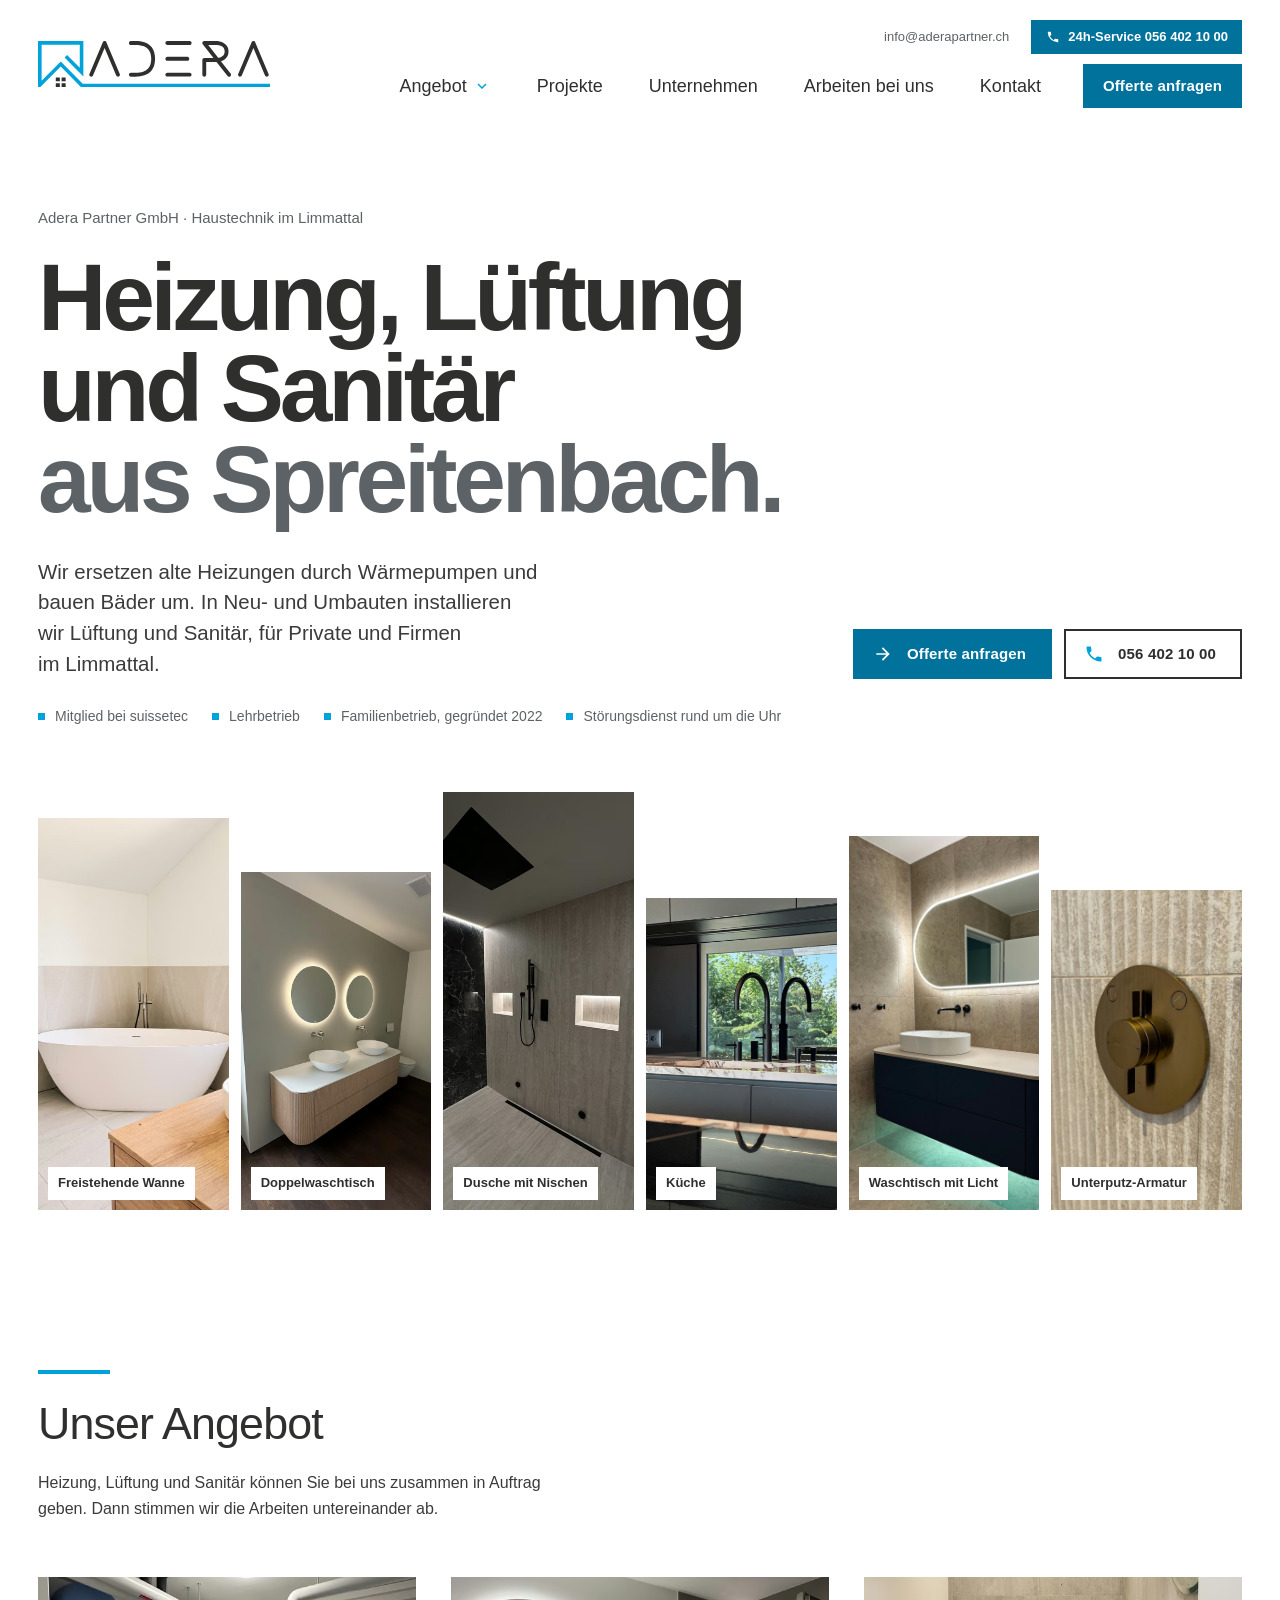
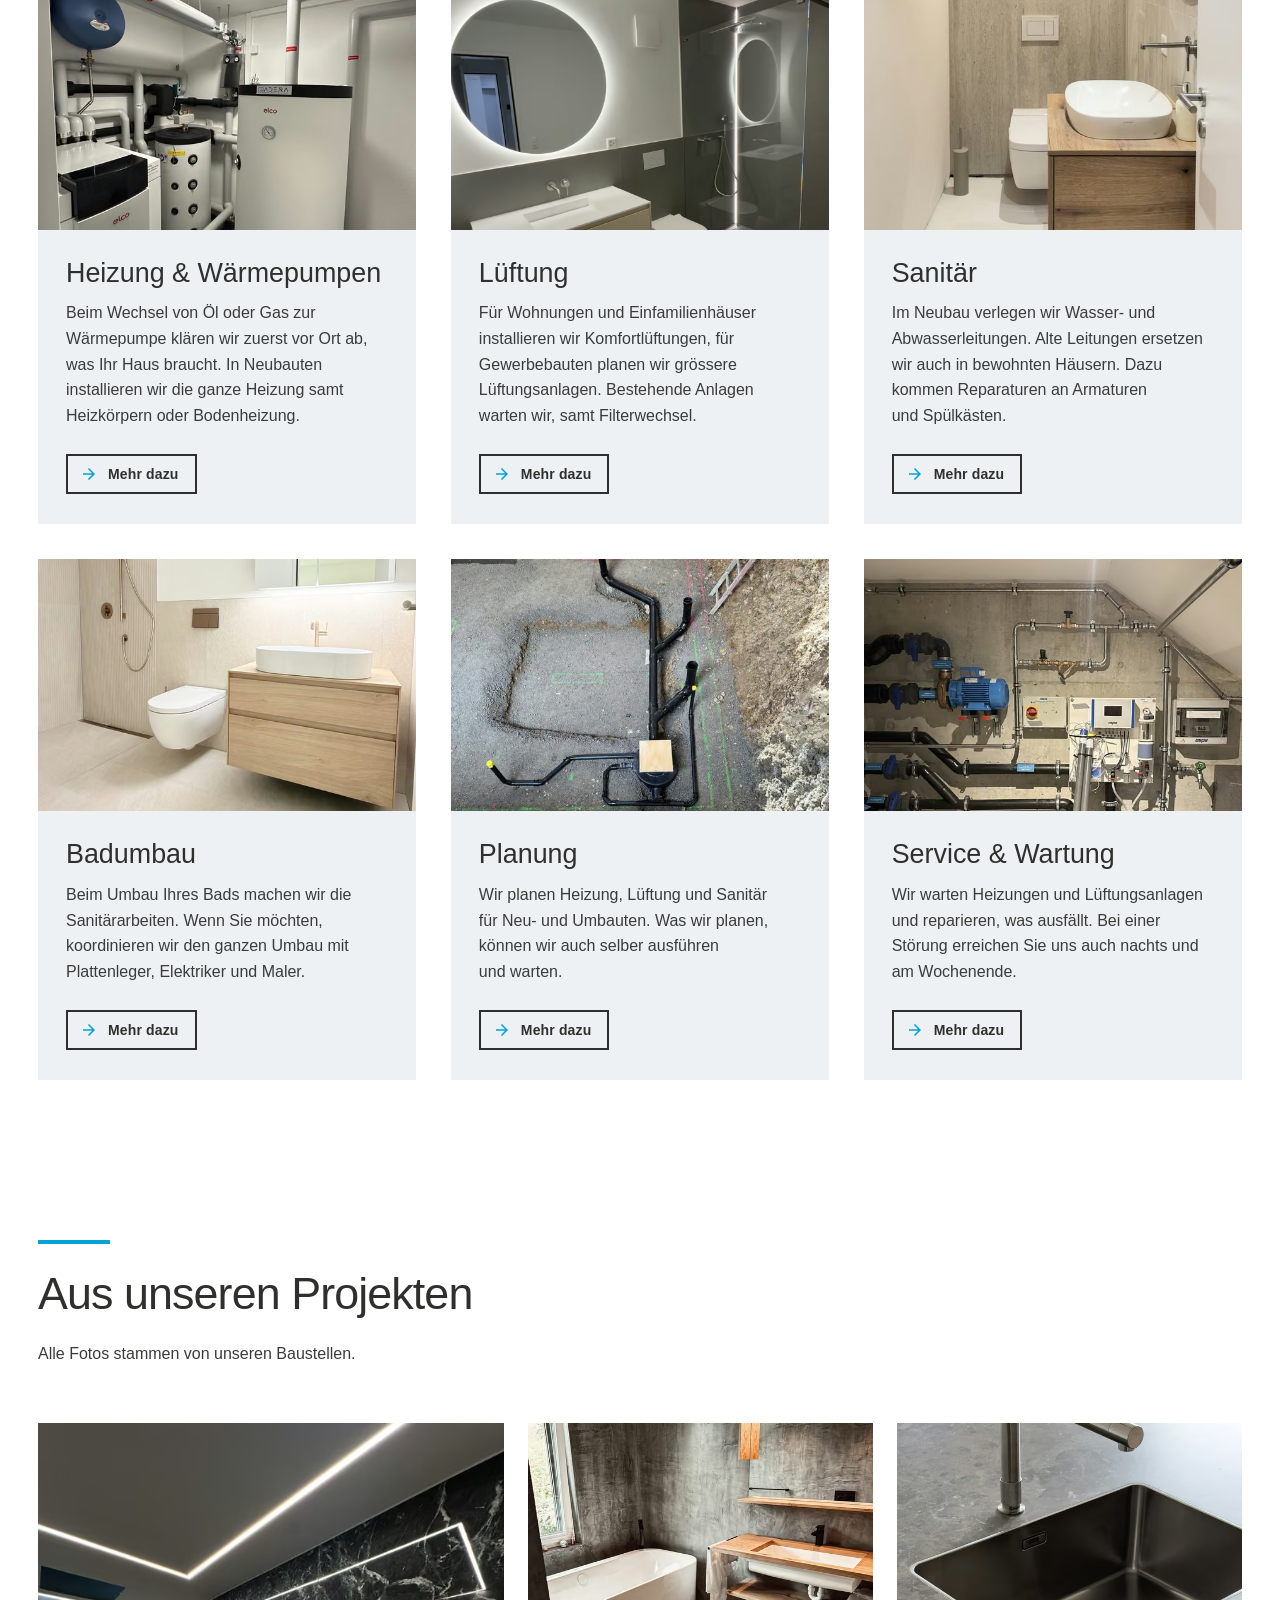
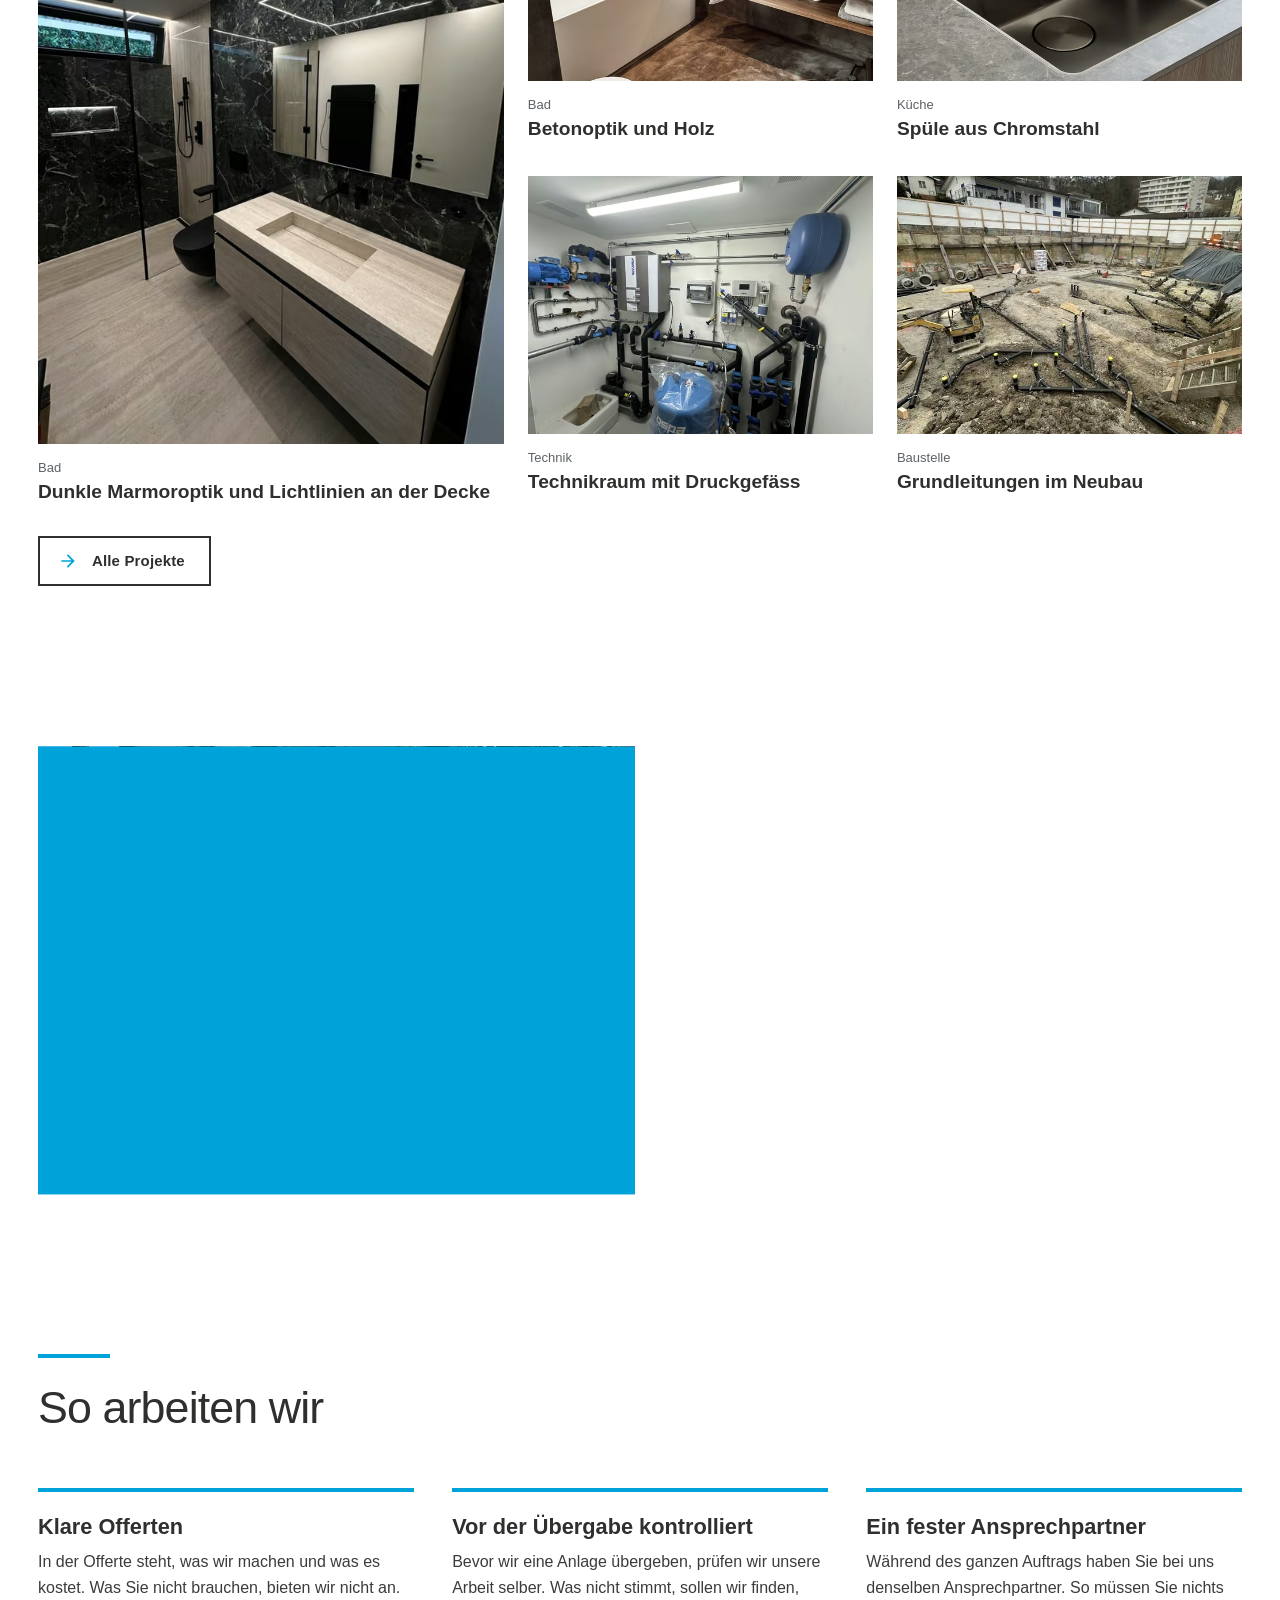
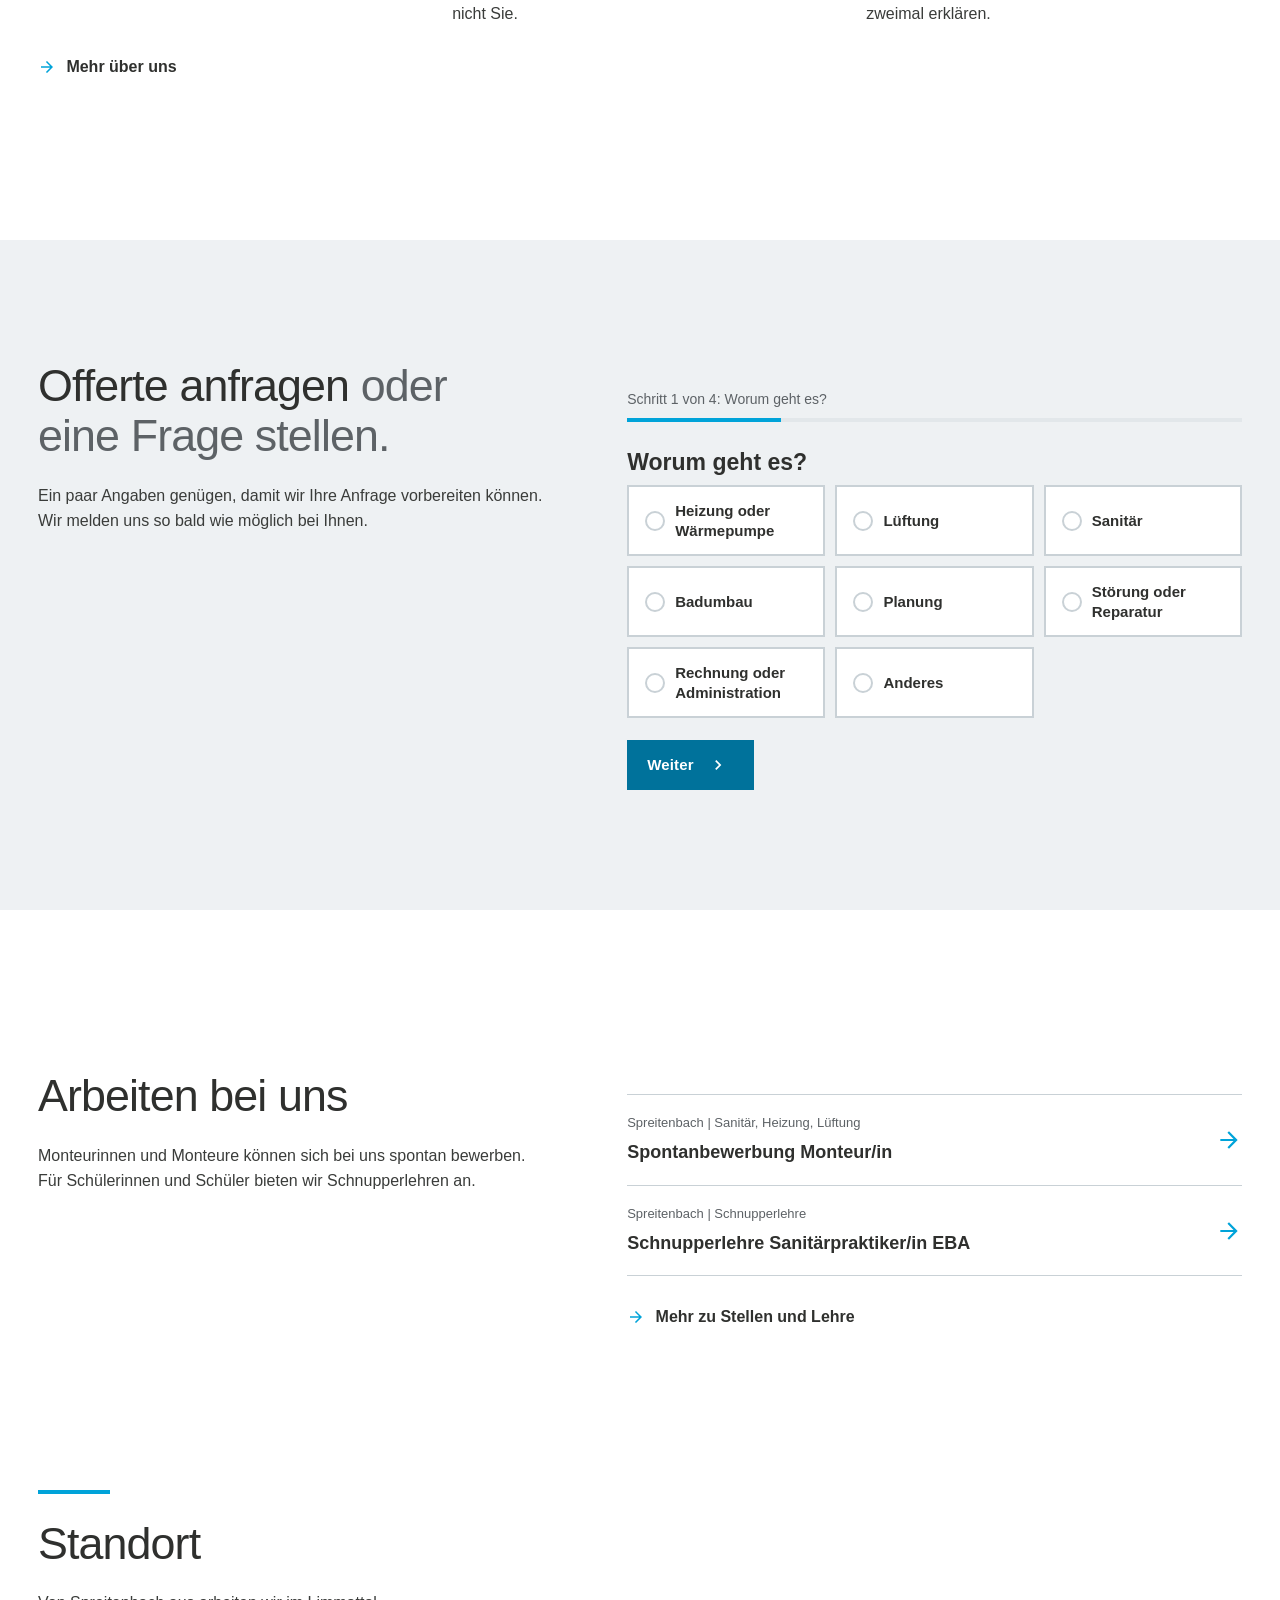
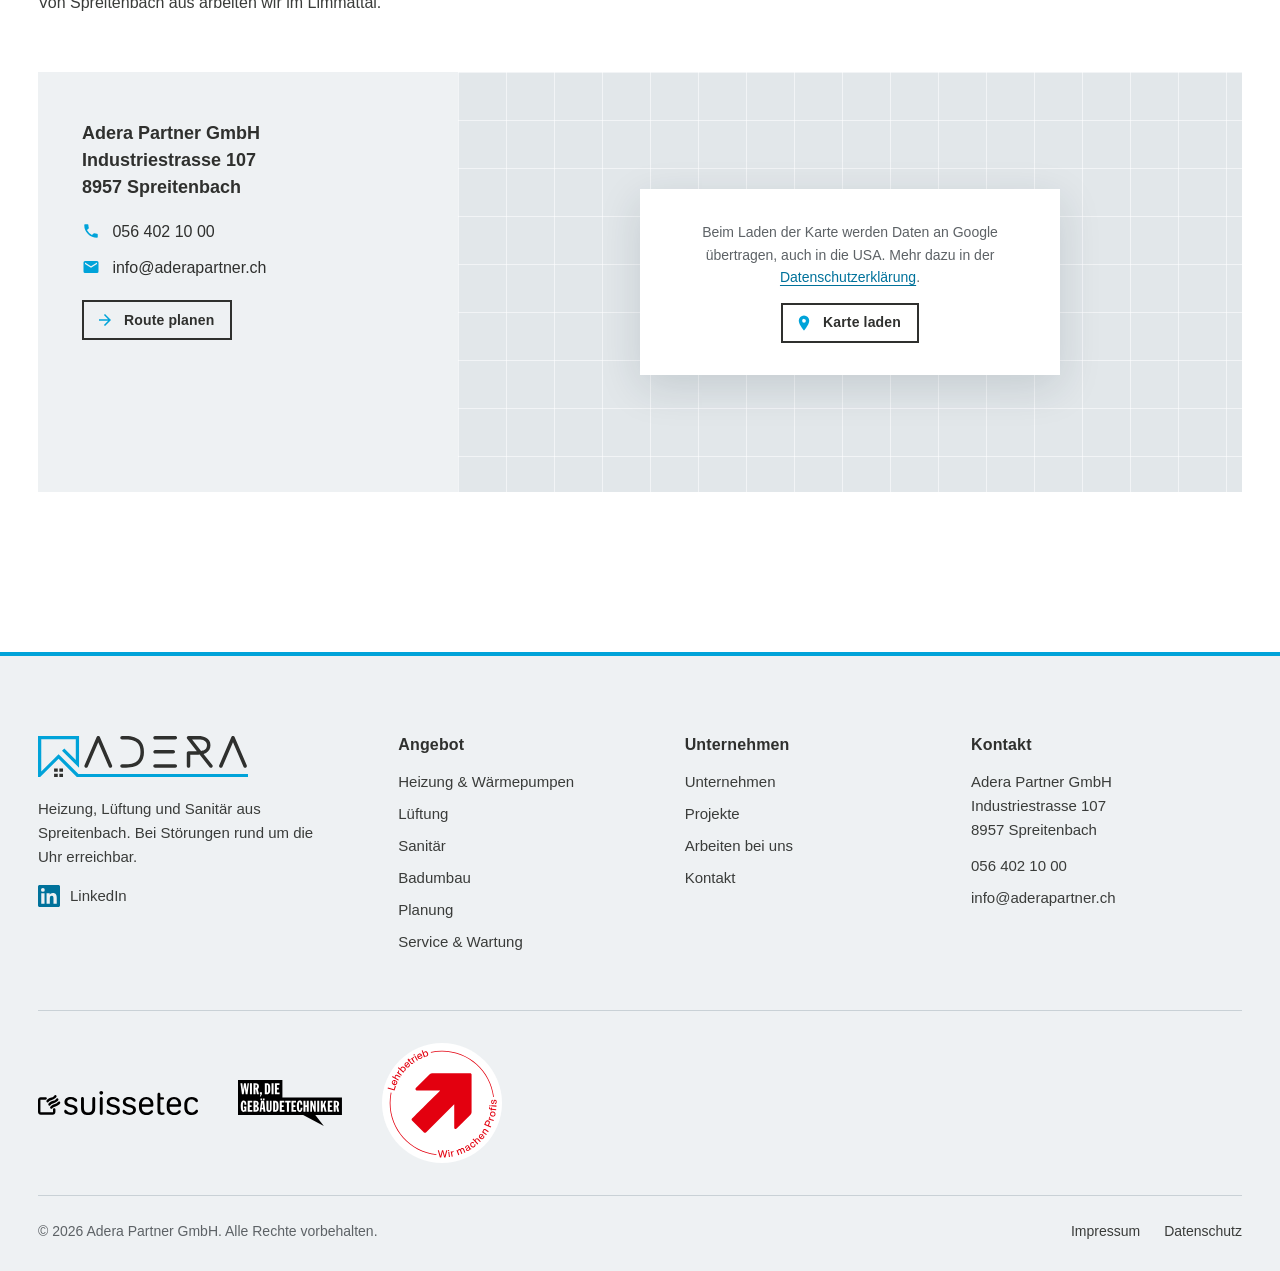
==== website/index.html @ a5642286 "Lektorat über alle Seiten - Wiederholungen über die Seiten hinweg aufgelöst (gleiche Sätze,   FAQ-Sc" ====
<!doctype html>
<html lang="de-CH">
<head>
  <meta charset="utf-8">
  <meta name="viewport" content="width=device-width, initial-scale=1">
  <title>Heizung, Lüftung, Sanitär in Spreitenbach | Adera Partner GmbH</title>
  <meta name="description" content="Adera Partner GmbH, Spreitenbach: Wärmepumpen, Heizung, Lüftung, Sanitär, Badumbau und Planung im Limmattal. Bei Störungen rund um die Uhr erreichbar.">
  <link rel="canonical" href="https://www.aderapartner.ch/">
  <meta property="og:type" content="website">
  <meta property="og:title" content="Heizung, Lüftung, Sanitär in Spreitenbach | Adera Partner GmbH">
  <meta property="og:description" content="Haustechnik aus Spreitenbach: Wärmepumpen, Heizung, Lüftung, Sanitär und Badumbau im Limmattal.">
  <meta property="og:image" content="https://www.aderapartner.ch/assets/img/og/og-index.jpg">
  <meta property="og:url" content="https://www.aderapartner.ch/">
  <meta property="og:site_name" content="Adera Partner GmbH">
  <meta property="og:locale" content="de_CH">
  <meta property="og:image:width" content="1200">
  <meta property="og:image:height" content="630">
  <meta name="twitter:card" content="summary_large_image">
  <link rel="icon" href="assets/img/favicon.png">
  <link rel="apple-touch-icon" href="assets/img/favicon.png">
  <link rel="stylesheet" href="assets/css/style.css?v=20261126">
  <script type="application/ld+json">
  {
    "@context": "https://schema.org",
    "@type": "HVACBusiness",
    "name": "Adera Partner GmbH",
    "url": "https://www.aderapartner.ch/",
    "logo": "https://www.aderapartner.ch/assets/img/logo-adera-partner.svg",
    "image": "https://www.aderapartner.ch/assets/img/team-adera.jpg",
    "telephone": "+41 56 402 10 00",
    "email": "info@aderapartner.ch",
    "foundingDate": "2022-01",
    "address": {
      "@type": "PostalAddress",
      "streetAddress": "Industriestrasse 107",
      "postalCode": "8957",
      "addressLocality": "Spreitenbach",
      "addressRegion": "AG",
      "addressCountry": "CH"
    },
    "areaServed": "Limmattal",
    "sameAs": ["https://www.linkedin.com/company/adera-partner-gmbh/"]
  }
  </script>
</head>
<body>
<a class="skip-link" href="#inhalt">Zum Inhalt springen</a>

<!-- ===== HEADER (auf allen Seiten gleich, nur aria-current anpassen) ===== -->
<header class="site-header">
  <div class="container site-header__inner">
    <a class="brand" href="index.html" aria-label="Adera Partner GmbH – zur Startseite">
      <img src="assets/img/logo-adera-partner.svg" alt="Adera Partner GmbH" width="232" height="45">
    </a>
    <div class="site-header__nav">
      <div class="topbar">
        <a href="mailto:info@aderapartner.ch">info@aderapartner.ch</a>
        <a class="hotline" href="tel:+41564021000"><span class="i i-phone" aria-hidden="true"></span>24h-Service 056 402 10 00</a>
      </div>
      <nav class="mainnav" aria-label="Hauptnavigation">
        <ul>
          <li class="has-dropdown">
            <button type="button" aria-expanded="false" aria-controls="dd-angebot">Angebot <span class="i i-down" aria-hidden="true"></span></button>
            <ul class="dropdown" id="dd-angebot">
              <li><a href="heizung.html"><span class="i i-arrow" aria-hidden="true"></span>Heizung &amp; Wärmepumpen</a></li>
              <li><a href="lueftung.html"><span class="i i-arrow" aria-hidden="true"></span>Lüftung</a></li>
              <li><a href="sanitaer.html"><span class="i i-arrow" aria-hidden="true"></span>Sanitär</a></li>
              <li><a href="badumbau.html"><span class="i i-arrow" aria-hidden="true"></span>Badumbau</a></li>
              <li><a href="planung.html"><span class="i i-arrow" aria-hidden="true"></span>Planung</a></li>
              <li><a href="service.html"><span class="i i-arrow" aria-hidden="true"></span>Service &amp; Wartung</a></li>
            </ul>
          </li>
          <li><a href="projekte.html">Projekte</a></li>
          <li><a href="unternehmen.html">Unternehmen</a></li>
          <li><a href="jobs.html">Arbeiten bei uns</a></li>
          <li><a href="kontakt.html">Kontakt</a></li>
          <li class="nav-cta"><a class="btn btn--solid btn--sm" href="kontakt.html#formular">Offerte anfragen</a></li>
        </ul>
      </nav>
    </div>
    <div class="header-actions">
      <a class="header-call" href="tel:+41564021000" aria-label="Anrufen: 056 402 10 00"><span class="i i-phone" aria-hidden="true"></span></a>
      <button class="burger" type="button" aria-label="Menü öffnen" aria-expanded="false" aria-controls="mobilenav"><span></span><span></span><span></span></button>
    </div>
  </div>
  <nav class="mobilenav" id="mobilenav" aria-label="Navigation">
    <ul>
      <li>
        <details>
          <summary>Angebot <span class="i i-down" aria-hidden="true"></span></summary>
          <ul>
            <li><a href="heizung.html">Heizung &amp; Wärmepumpen</a></li>
            <li><a href="lueftung.html">Lüftung</a></li>
            <li><a href="sanitaer.html">Sanitär</a></li>
            <li><a href="badumbau.html">Badumbau</a></li>
            <li><a href="planung.html">Planung</a></li>
            <li><a href="service.html">Service &amp; Wartung</a></li>
          </ul>
        </details>
      </li>
      <li><a href="projekte.html">Projekte</a></li>
      <li><a href="unternehmen.html">Unternehmen</a></li>
      <li><a href="jobs.html">Arbeiten bei uns</a></li>
      <li><a href="kontakt.html">Kontakt</a></li>
    </ul>
    <div class="mobilenav__contact">
      <a class="btn btn--solid" href="tel:+41564021000"><span class="i i-phone" aria-hidden="true"></span>24h-Service 056 402 10 00</a>
      <a class="btn" href="mailto:info@aderapartner.ch"><span class="i i-mail" aria-hidden="true"></span>info@aderapartner.ch</a>
    </div>
  </nav>
</header>
<!-- ===== /HEADER ===== -->

<main id="inhalt">

  <!-- Einstieg: Aussage und Fotostreifen -->
  <section class="hero-work" aria-labelledby="hero-title">
    <div class="container">
      <p class="hero-work__kicker">Adera Partner GmbH · Haustechnik im Limmattal</p>
      <h1 id="hero-title">Heizung, Lüftung und Sanitär <span class="soft">aus Spreitenbach.</span></h1>
      <div class="hero-work__row">
        <p class="hero-work__lead">Wir ersetzen alte Heizungen durch Wärmepumpen und bauen Bäder um. In Neu- und Umbauten installieren wir Lüftung und Sanitär, für Private und Firmen im Limmattal.</p>
        <div class="hero-work__actions">
          <a class="btn btn--solid" href="kontakt.html#formular"><span class="i i-arrow" aria-hidden="true"></span>Offerte anfragen</a>
          <a class="btn" href="tel:+41564021000"><span class="i i-phone" aria-hidden="true"></span>056 402 10 00</a>
        </div>
      </div>
      <ul class="proofline">
        <li>Mitglied bei suissetec</li>
        <li>Lehrbetrieb</li>
        <li>Familienbetrieb, gegründet 2022</li>
        <li>Störungsdienst rund um die Uhr</li>
      </ul>
      <ul class="hero-strip" aria-label="Fotos aus unseren Projekten">
        <li style="--h:440;--i:0"><picture><source type="image/avif" srcset="assets/img/wanne-ecke-hell-600.avif 600w, assets/img/wanne-ecke-hell-900.avif 900w, assets/img/wanne-ecke-hell.avif 1125w" sizes="(max-width: 640px) 64vw, (max-width: 960px) 46vw, 16vw"><img srcset="assets/img/wanne-ecke-hell-600.jpg 600w, assets/img/wanne-ecke-hell-900.jpg 900w, assets/img/wanne-ecke-hell.jpg 1125w" sizes="(max-width: 640px) 64vw, (max-width: 960px) 46vw, 16vw" src="assets/img/wanne-ecke-hell-900.jpg" alt="Freistehende Badewanne mit Standarmatur in der Ecke eines hellen Bads" width="900" height="1600" fetchpriority="high"></picture><span>Freistehende Wanne</span></li>
        <li style="--h:380;--i:1"><picture><source type="image/avif" srcset="assets/img/doppellavabo-rundspiegel-600.avif 600w, assets/img/doppellavabo-rundspiegel-900.avif 900w, assets/img/doppellavabo-rundspiegel.avif 1125w" sizes="(max-width: 640px) 64vw, (max-width: 960px) 46vw, 16vw"><img srcset="assets/img/doppellavabo-rundspiegel-600.jpg 600w, assets/img/doppellavabo-rundspiegel-900.jpg 900w, assets/img/doppellavabo-rundspiegel.jpg 1125w" sizes="(max-width: 640px) 64vw, (max-width: 960px) 46vw, 16vw" src="assets/img/doppellavabo-rundspiegel-900.jpg" alt="Doppelwaschtisch mit zwei runden, hinterleuchteten Spiegeln" width="900" height="1600" loading="lazy"></picture><span>Doppelwaschtisch</span></li>
        <li style="--h:470;--i:2"><picture><source type="image/avif" srcset="assets/img/dusche-nischen-600.avif 600w, assets/img/dusche-nischen-900.avif 900w, assets/img/dusche-nischen-1200.avif 1200w, assets/img/dusche-nischen.avif 1500w" sizes="(max-width: 640px) 64vw, (max-width: 960px) 46vw, 16vw"><img srcset="assets/img/dusche-nischen-600.jpg 600w, assets/img/dusche-nischen-900.jpg 900w, assets/img/dusche-nischen-1200.jpg 1200w, assets/img/dusche-nischen.jpg 1500w" sizes="(max-width: 640px) 64vw, (max-width: 960px) 46vw, 16vw" src="assets/img/dusche-nischen-900.jpg" alt="Dusche mit Regenbrause und zwei beleuchteten Nischen in der Wand" width="900" height="1200" loading="lazy"></picture><span>Dusche mit Nischen</span></li>
        <li style="--h:350;--i:3"><picture><source type="image/avif" srcset="assets/img/kueche-quooker-600.avif 600w, assets/img/kueche-quooker-900.avif 900w, assets/img/kueche-quooker-1200.avif 1200w, assets/img/kueche-quooker.avif 1500w" sizes="(max-width: 960px) 100vw, 50vw"><img srcset="assets/img/kueche-quooker-600.jpg 600w, assets/img/kueche-quooker-900.jpg 900w, assets/img/kueche-quooker-1200.jpg 1200w, assets/img/kueche-quooker.jpg 1500w" sizes="(max-width: 960px) 100vw, 50vw" src="assets/img/kueche-quooker-900.jpg" alt="Zwei schwarze Küchenarmaturen vor einem Fenster" width="900" height="1200" loading="lazy"></picture><span>Küche</span></li>
        <li style="--h:420;--i:4"><picture><source type="image/avif" srcset="assets/img/waschtisch-blau-led-600.avif 600w, assets/img/waschtisch-blau-led-900.avif 900w, assets/img/waschtisch-blau-led.avif 1125w" sizes="(max-width: 960px) 100vw, 50vw"><img srcset="assets/img/waschtisch-blau-led-600.jpg 600w, assets/img/waschtisch-blau-led-900.jpg 900w, assets/img/waschtisch-blau-led.jpg 1125w" sizes="(max-width: 960px) 100vw, 50vw" src="assets/img/waschtisch-blau-led-900.jpg" alt="Waschtisch mit dunkelblauem Unterschrank, Lichtband am Boden und ovalem Lichtspiegel" width="900" height="1600" loading="lazy"></picture><span>Waschtisch mit Licht</span></li>
        <li style="--h:360;--i:5"><picture><source type="image/avif" srcset="assets/img/armatur-bronze-600.avif 600w, assets/img/armatur-bronze-900.avif 900w, assets/img/armatur-bronze.avif 1125w" sizes="(max-width: 960px) 100vw, 50vw"><img srcset="assets/img/armatur-bronze-600.jpg 600w, assets/img/armatur-bronze-900.jpg 900w, assets/img/armatur-bronze.jpg 1125w" sizes="(max-width: 960px) 100vw, 50vw" src="assets/img/armatur-bronze-900.jpg" alt="Bronzefarbene Unterputz-Armatur an einer gerillten Wand" width="900" height="1600" loading="lazy"></picture><span>Unterputz-Armatur</span></li>
      </ul>
    </div>
  </section>

  <!-- Angebot -->
  <section id="angebot" aria-labelledby="angebot-title">
    <div class="container">
      <div class="section-head">
        <h2 id="angebot-title">Unser Angebot</h2>
        <p>Heizung, Lüftung und Sanitär können Sie bei uns zusammen in Auftrag geben. Dann stimmen wir die Arbeiten untereinander ab.</p>
      </div>
      <div class="cards">
        <article class="card">
          <a class="card__img" href="heizung.html" tabindex="-1" aria-hidden="true"><picture><source type="image/avif" srcset="assets/img/heizraum-600.avif 600w, assets/img/heizraum-900.avif 900w, assets/img/heizraum-1200.avif 1200w, assets/img/heizraum.avif 1500w" sizes="(max-width: 640px) 90vw, (max-width: 960px) 45vw, 440px"><img srcset="assets/img/heizraum-600.jpg 600w, assets/img/heizraum-900.jpg 900w, assets/img/heizraum-1200.jpg 1200w, assets/img/heizraum.jpg 1500w" sizes="(max-width: 640px) 90vw, (max-width: 960px) 45vw, 440px" src="assets/img/heizraum-900.jpg" alt="" width="900" height="1200" loading="lazy"></picture></a>
          <div class="card__body">
            <h3><a href="heizung.html">Heizung &amp; Wärmepumpen</a></h3>
            <p>Beim Wechsel von Öl oder Gas zur Wärmepumpe klären wir zuerst vor Ort ab, was Ihr Haus braucht. In Neubauten installieren wir die ganze Heizung samt Heizkörpern oder Bodenheizung.</p>
            <a class="btn btn--sm" href="heizung.html"><span class="i i-arrow" aria-hidden="true"></span>Mehr dazu<span class="visually-hidden">: Heizung und Wärmepumpen</span></a>
          </div>
        </article>
        <article class="card">
          <a class="card__img" href="lueftung.html" tabindex="-1" aria-hidden="true"><picture><source type="image/avif" srcset="assets/img/bad-rundspiegel-dusche-600.avif 600w, assets/img/bad-rundspiegel-dusche-900.avif 900w, assets/img/bad-rundspiegel-dusche.avif 1126w" sizes="(max-width: 640px) 90vw, (max-width: 960px) 45vw, 440px"><img srcset="assets/img/bad-rundspiegel-dusche-600.jpg 600w, assets/img/bad-rundspiegel-dusche-900.jpg 900w, assets/img/bad-rundspiegel-dusche.jpg 1126w" sizes="(max-width: 640px) 90vw, (max-width: 960px) 45vw, 440px" src="assets/img/bad-rundspiegel-dusche-900.jpg" alt="" width="900" height="1599" loading="lazy" style="object-position: 50% 40%"></picture></a>
          <div class="card__body">
            <h3><a href="lueftung.html">Lüftung</a></h3>
            <p>Für Wohnungen und Einfamilienhäuser installieren wir Komfortlüftungen, für Gewerbebauten planen wir grössere Lüftungsanlagen. Bestehende Anlagen warten wir, samt Filterwechsel.</p>
            <a class="btn btn--sm" href="lueftung.html"><span class="i i-arrow" aria-hidden="true"></span>Mehr dazu<span class="visually-hidden">: Lüftung</span></a>
          </div>
        </article>
        <article class="card">
          <a class="card__img" href="sanitaer.html" tabindex="-1" aria-hidden="true"><picture><source type="image/avif" srcset="assets/img/gaeste-wc-holz-600.avif 600w, assets/img/gaeste-wc-holz-900.avif 900w, assets/img/gaeste-wc-holz.avif 1126w" sizes="(max-width: 640px) 90vw, (max-width: 960px) 45vw, 440px"><img srcset="assets/img/gaeste-wc-holz-600.jpg 600w, assets/img/gaeste-wc-holz-900.jpg 900w, assets/img/gaeste-wc-holz.jpg 1126w" sizes="(max-width: 640px) 90vw, (max-width: 960px) 45vw, 440px" src="assets/img/gaeste-wc-holz-900.jpg" alt="" width="900" height="1599" loading="lazy" style="object-position: 50% 75%"></picture></a>
          <div class="card__body">
            <h3><a href="sanitaer.html">Sanitär</a></h3>
            <p>Im Neubau verlegen wir Wasser- und Abwasserleitungen. Alte Leitungen ersetzen wir auch in bewohnten Häusern. Dazu kommen Reparaturen an Armaturen und Spülkästen.</p>
            <a class="btn btn--sm" href="sanitaer.html"><span class="i i-arrow" aria-hidden="true"></span>Mehr dazu<span class="visually-hidden">: Sanitär</span></a>
          </div>
        </article>
        <article class="card">
          <a class="card__img" href="badumbau.html" tabindex="-1" aria-hidden="true"><picture><source type="image/avif" srcset="assets/img/bad-hell-dusche-600.avif 600w, assets/img/bad-hell-dusche-900.avif 900w, assets/img/bad-hell-dusche.avif 1126w" sizes="(max-width: 640px) 90vw, (max-width: 960px) 45vw, 440px"><img srcset="assets/img/bad-hell-dusche-600.jpg 600w, assets/img/bad-hell-dusche-900.jpg 900w, assets/img/bad-hell-dusche.jpg 1126w" sizes="(max-width: 640px) 90vw, (max-width: 960px) 45vw, 440px" src="assets/img/bad-hell-dusche-900.jpg" alt="" width="900" height="1599" loading="lazy" style="object-position: 50% 60%"></picture></a>
          <div class="card__body">
            <h3><a href="badumbau.html">Badumbau</a></h3>
            <p>Beim Umbau Ihres Bads machen wir die Sanitärarbeiten. Wenn Sie möchten, koordinieren wir den ganzen Umbau mit Plattenleger, Elektriker und Maler.</p>
            <a class="btn btn--sm" href="badumbau.html"><span class="i i-arrow" aria-hidden="true"></span>Mehr dazu<span class="visually-hidden">: Badumbau</span></a>
          </div>
        </article>
        <article class="card">
          <a class="card__img" href="planung.html" tabindex="-1" aria-hidden="true"><picture><source type="image/avif" srcset="assets/img/baugrube-leitungen-600.avif 600w, assets/img/baugrube-leitungen-900.avif 900w, assets/img/baugrube-leitungen-1200.avif 1200w, assets/img/baugrube-leitungen.avif 1500w" sizes="(max-width: 640px) 90vw, (max-width: 960px) 45vw, 440px"><img srcset="assets/img/baugrube-leitungen-600.jpg 600w, assets/img/baugrube-leitungen-900.jpg 900w, assets/img/baugrube-leitungen-1200.jpg 1200w, assets/img/baugrube-leitungen.jpg 1500w" sizes="(max-width: 640px) 90vw, (max-width: 960px) 45vw, 440px" src="assets/img/baugrube-leitungen-900.jpg" alt="" width="900" height="1200" loading="lazy" style="object-position: 50% 55%"></picture></a>
          <div class="card__body">
            <h3><a href="planung.html">Planung</a></h3>
            <p>Wir planen Heizung, Lüftung und Sanitär für Neu- und Umbauten. Was wir planen, können wir auch selber ausführen und warten.</p>
            <a class="btn btn--sm" href="planung.html"><span class="i i-arrow" aria-hidden="true"></span>Mehr dazu<span class="visually-hidden">: Planung</span></a>
          </div>
        </article>
        <article class="card">
          <a class="card__img" href="service.html" tabindex="-1" aria-hidden="true"><picture><source type="image/avif" srcset="assets/img/service-technik-600.avif 600w, assets/img/service-technik-900.avif 900w, assets/img/service-technik-1200.avif 1200w, assets/img/service-technik.avif 1388w" sizes="(max-width: 640px) 90vw, (max-width: 960px) 45vw, 440px"><img srcset="assets/img/service-technik-600.jpg 600w, assets/img/service-technik-900.jpg 900w, assets/img/service-technik-1200.jpg 1200w, assets/img/service-technik.jpg 1388w" sizes="(max-width: 640px) 90vw, (max-width: 960px) 45vw, 440px" src="assets/img/service-technik-900.jpg" alt="" width="900" height="675" loading="lazy"></picture></a>
          <div class="card__body">
            <h3><a href="service.html">Service &amp; Wartung</a></h3>
            <p>Wir warten Heizungen und Lüftungsanlagen und reparieren, was ausfällt. Bei einer Störung erreichen Sie uns auch nachts und am Wochenende.</p>
            <a class="btn btn--sm" href="service.html"><span class="i i-arrow" aria-hidden="true"></span>Mehr dazu<span class="visually-hidden">: Service und Wartung</span></a>
          </div>
        </article>
      </div>
    </div>
  </section>

  <!-- Projekt-Auswahl -->
  <section aria-labelledby="projekte-title">
    <div class="container">
      <div class="section-head">
        <h2 id="projekte-title">Aus unseren Projekten</h2>
        <p>Alle Fotos stammen von unseren Baustellen.</p>
      </div>
      <div class="showcase">
        <a class="showcase__item" href="projekte.html">
          <div class="showcase__img"><picture><source type="image/avif" srcset="assets/img/bad-marmor-schwarz-600.avif 600w, assets/img/bad-marmor-schwarz-900.avif 900w, assets/img/bad-marmor-schwarz-1200.avif 1200w, assets/img/bad-marmor-schwarz.avif 1500w" sizes="(max-width: 960px) 100vw, 40vw"><img srcset="assets/img/bad-marmor-schwarz-600.jpg 600w, assets/img/bad-marmor-schwarz-900.jpg 900w, assets/img/bad-marmor-schwarz-1200.jpg 1200w, assets/img/bad-marmor-schwarz.jpg 1500w" sizes="(max-width: 960px) 100vw, 40vw" src="assets/img/bad-marmor-schwarz.jpg" alt="Bad mit dunklen Platten in Marmoroptik, Lichtlinien an der Decke und hellem Waschtisch" width="1500" height="2000" loading="lazy" style="object-position: 50% 45%"></picture></div>
          <div class="showcase__cap"><small>Bad</small><strong>Dunkle Marmoroptik und Lichtlinien an der Decke</strong></div>
        </a>
        <a class="showcase__item" href="projekte.html">
          <div class="showcase__img"><picture><source type="image/avif" srcset="assets/img/bad-beton-600.avif 600w, assets/img/bad-beton-900.avif 900w, assets/img/bad-beton-1200.avif 1200w, assets/img/bad-beton.avif 1545w" sizes="(max-width: 640px) 90vw, (max-width: 960px) 50vw, 40vw"><img srcset="assets/img/bad-beton-600.jpg 600w, assets/img/bad-beton-900.jpg 900w, assets/img/bad-beton-1200.jpg 1200w, assets/img/bad-beton.jpg 1545w" sizes="(max-width: 640px) 90vw, (max-width: 960px) 50vw, 40vw" src="assets/img/bad-beton-900.jpg" alt="Bad in Betonoptik mit Badewanne und Waschtisch aus Holz" width="900" height="1165" loading="lazy" style="object-position: 50% 55%"></picture></div>
          <div class="showcase__cap"><small>Bad</small><strong>Betonoptik und Holz</strong></div>
        </a>
        <a class="showcase__item" href="projekte.html">
          <div class="showcase__img"><picture><source type="image/avif" srcset="assets/img/kueche-spuele-600.avif 600w, assets/img/kueche-spuele-900.avif 900w, assets/img/kueche-spuele.avif 1125w" sizes="(max-width: 640px) 90vw, (max-width: 960px) 50vw, 40vw"><img srcset="assets/img/kueche-spuele-600.jpg 600w, assets/img/kueche-spuele-900.jpg 900w, assets/img/kueche-spuele.jpg 1125w" sizes="(max-width: 640px) 90vw, (max-width: 960px) 50vw, 40vw" src="assets/img/kueche-spuele-900.jpg" alt="Küchenspüle aus Chromstahl mit Armatur in einer Abdeckung aus Stein" width="900" height="1600" loading="lazy" style="object-position: 50% 60%"></picture></div>
          <div class="showcase__cap"><small>Küche</small><strong>Spüle aus Chromstahl</strong></div>
        </a>
        <a class="showcase__item" href="projekte.html">
          <div class="showcase__img"><picture><source type="image/avif" srcset="assets/img/technikraum-2-600.avif 600w, assets/img/technikraum-2-900.avif 900w, assets/img/technikraum-2-1200.avif 1200w, assets/img/technikraum-2.avif 2000w" sizes="(max-width: 640px) 90vw, (max-width: 960px) 50vw, 40vw"><img srcset="assets/img/technikraum-2-600.jpg 600w, assets/img/technikraum-2-900.jpg 900w, assets/img/technikraum-2-1200.jpg 1200w, assets/img/technikraum-2.jpg 2000w" sizes="(max-width: 640px) 90vw, (max-width: 960px) 50vw, 40vw" src="assets/img/technikraum-2-900.jpg" alt="Heller Technikraum mit Wasserleitungen, blauem Druckgefäss und Steuerungen" width="900" height="675" loading="lazy"></picture></div>
          <div class="showcase__cap"><small>Technik</small><strong>Technikraum mit Druckgefäss</strong></div>
        </a>
        <a class="showcase__item" href="projekte.html">
          <div class="showcase__img"><picture><source type="image/avif" srcset="assets/img/baustelle-grundleitungen-600.avif 600w, assets/img/baustelle-grundleitungen-900.avif 900w, assets/img/baustelle-grundleitungen-1200.avif 1200w, assets/img/baustelle-grundleitungen.avif 1500w" sizes="(max-width: 640px) 90vw, (max-width: 960px) 50vw, 40vw"><img srcset="assets/img/baustelle-grundleitungen-600.jpg 600w, assets/img/baustelle-grundleitungen-900.jpg 900w, assets/img/baustelle-grundleitungen-1200.jpg 1200w, assets/img/baustelle-grundleitungen.jpg 1500w" sizes="(max-width: 640px) 90vw, (max-width: 960px) 50vw, 40vw" src="assets/img/baustelle-grundleitungen-900.jpg" alt="Neubau-Baustelle mit verlegten Grundleitungen in der Baugrube" width="900" height="1200" loading="lazy" style="object-position: 50% 55%"></picture></div>
          <div class="showcase__cap"><small>Baustelle</small><strong>Grundleitungen im Neubau</strong></div>
        </a>
      </div>
      <p class="showcase-foot"><a class="btn" href="projekte.html"><span class="i i-arrow" aria-hidden="true"></span>Alle Projekte</a></p>
    </div>
  </section>

  <!-- Ansprechpartner -->
  <section aria-labelledby="team-title">
    <div class="container team">
      <div class="team__media">
        <picture><source type="image/avif" srcset="assets/img/team-adera-600.avif 600w, assets/img/team-adera-900.avif 900w, assets/img/team-adera.avif 1080w" sizes="(max-width: 960px) 100vw, 52vw"><img srcset="assets/img/team-adera-600.jpg 600w, assets/img/team-adera-900.jpg 900w, assets/img/team-adera.jpg 1080w" sizes="(max-width: 960px) 100vw, 52vw" src="assets/img/team-adera.jpg" alt="Drei Mitarbeiter der Adera Partner GmbH in blauen Firmen-Shirts und mit Helmen auf einer Baustelle" width="1080" height="1442" loading="lazy" style="object-position: 50% 30%"></picture>
      </div>
      <div class="team__text">
        <h2 id="team-title">Ihre Ansprechpartner</h2>
        <p>Die Brüder Erolind und Tosum Zhaku führen die Adera Partner GmbH gemeinsam.</p>
        <ul class="team__names">
          <li><strong>Erolind Zhaku</strong><span>Mitinhaber und Geschäftsführer</span></li>
          <li><strong>Tosum Zhaku</strong><span>Mitinhaber und Geschäftsführer</span></li>
        </ul>
        <div class="btn-row">
          <a class="btn btn--solid" href="tel:+41564021000"><span class="i i-phone" aria-hidden="true"></span>Anrufen</a>
          <a class="btn" href="mailto:info@aderapartner.ch"><span class="i i-mail" aria-hidden="true"></span>E-Mail schreiben</a>
        </div>
      </div>
    </div>
  </section>

  <!-- Grundsätze -->
  <section aria-labelledby="werte-title">
    <div class="container">
      <div class="section-head">
        <h2 id="werte-title">So arbeiten wir</h2>
      </div>
      <div class="values">
        <div class="value">
          <h3>Klare Offerten</h3>
          <p>In der Offerte steht, was wir machen und was es kostet. Was Sie nicht brauchen, bieten wir nicht an.</p>
        </div>
        <div class="value">
          <h3>Vor der Übergabe kontrolliert</h3>
          <p>Bevor wir eine Anlage übergeben, prüfen wir unsere Arbeit selber. Was nicht stimmt, sollen wir finden, nicht Sie.</p>
        </div>
        <div class="value">
          <h3>Ein fester Ansprechpartner</h3>
          <p>Während des ganzen Auftrags haben Sie bei uns denselben Ansprechpartner. So müssen Sie nichts zweimal erklären.</p>
        </div>
      </div>
      <div class="btn-row"><a class="link-arrow" href="unternehmen.html"><span class="i i-arrow" aria-hidden="true"></span>Mehr über uns</a></div>
    </div>
  </section>

  <!-- Anfrage-Assistent -->
  <section id="kontakt" class="section section--grey" aria-labelledby="form-title">
    <div class="container intro">
      <div>
        <h2 id="form-title">Offerte anfragen <span class="soft">oder eine Frage stellen.</span></h2>
        <p>Ein paar Angaben genügen, damit wir Ihre Anfrage vorbereiten können. Wir melden uns so bald wie möglich bei Ihnen.</p>
      </div>
      <form class="form" action="send.php" method="post" data-form data-wizard novalidate>
        <div class="wizard__progress" aria-live="polite"><span data-progress-text>Schritt 1 von 4</span><span class="wizard__bar" aria-hidden="true"><i></i></span></div>
        <fieldset class="wizard__step field">
          <legend>Worum geht es?</legend>
          <div class="tiles full">
            <label class="tile"><input type="radio" name="thema" value="Heizung / Wärmepumpe" required>Heizung oder Wärmepumpe</label>
            <label class="tile"><input type="radio" name="thema" value="Lüftung" required>Lüftung</label>
            <label class="tile"><input type="radio" name="thema" value="Sanitär" required>Sanitär</label>
            <label class="tile"><input type="radio" name="thema" value="Badumbau" required>Badumbau</label>
            <label class="tile"><input type="radio" name="thema" value="Planung" required>Planung</label>
            <label class="tile"><input type="radio" name="thema" value="Störung / Reparatur" required>Störung oder Reparatur</label>
            <label class="tile"><input type="radio" name="thema" value="Rechnung / Administration" required>Rechnung oder Administration</label>
            <label class="tile"><input type="radio" name="thema" value="Anderes" required>Anderes</label>
          </div>
          <p class="error full">Bitte wählen Sie ein Thema.</p>
          <div class="wizard__alert full" aria-live="polite"><strong>Bei einer Störung rufen Sie am besten direkt an:</strong> <a href="tel:+41564021000">056 402 10 00</a><br>Wir sind rund um die Uhr erreichbar.</div>
        </fieldset>
        <fieldset class="wizard__step">
          <legend>Wo und wann?</legend>
          <fieldset class="field full"><legend class="field__label">Art des Gebäudes</legend><div class="tiles">
            <label class="tile"><input type="radio" name="objekt" value="Einfamilienhaus">Einfamilienhaus</label>
            <label class="tile"><input type="radio" name="objekt" value="Wohnung">Wohnung</label>
            <label class="tile"><input type="radio" name="objekt" value="Mehrfamilienhaus">Mehrfamilienhaus</label>
            <label class="tile"><input type="radio" name="objekt" value="Gewerbe">Gewerbe</label>
          </div></fieldset>
          <fieldset class="field full"><legend class="field__label">Zeitraum</legend><div class="tiles">
            <label class="tile"><input type="radio" name="zeitraum" value="So bald wie möglich">So bald wie möglich</label>
            <label class="tile"><input type="radio" name="zeitraum" value="In den nächsten Monaten">In den nächsten Monaten</label>
            <label class="tile"><input type="radio" name="zeitraum" value="Nur Information">Nur Information</label>
          </div></fieldset>
          <div class="field full"><label for="f-adresse">Strasse und Nr.</label><input id="f-adresse" name="adresse" autocomplete="street-address"></div>
          <div class="field"><label for="f-plz">PLZ*</label><input id="f-plz" name="plz" inputmode="numeric" autocomplete="postal-code" required><p class="error">Bitte PLZ eingeben.</p></div>
          <div class="field"><label for="f-ort">Ort*</label><input id="f-ort" name="ort" autocomplete="address-level2" required><p class="error">Bitte Ort eingeben.</p></div>
        </fieldset>
        <fieldset class="wizard__step">
          <legend>Ihr Anliegen</legend>
          <div class="field full"><label for="f-nachricht">Beschreiben Sie kurz, was Sie brauchen</label><textarea id="f-nachricht" name="nachricht"></textarea></div>
        </fieldset>
        <fieldset class="wizard__step">
          <legend>Ihre Kontaktangaben</legend>
          <div class="field"><label for="f-vorname">Vorname*</label><input id="f-vorname" name="vorname" autocomplete="given-name" required><p class="error">Bitte Vorname eingeben.</p></div>
          <div class="field"><label for="f-nachname">Nachname*</label><input id="f-nachname" name="nachname" autocomplete="family-name" required><p class="error">Bitte Nachname eingeben.</p></div>
          <div class="field full"><label for="f-firma">Firma</label><input id="f-firma" name="firma" autocomplete="organization"></div>
          <div class="field"><label for="f-email">E-Mail*</label><input id="f-email" name="email" type="email" autocomplete="email" required><p class="error">Bitte gültige E-Mail eingeben.</p></div>
          <div class="field"><label for="f-telefon">Telefon</label><input id="f-telefon" name="telefon" type="tel" autocomplete="tel"></div>
          <fieldset class="field full"><legend class="field__label">Rückruf am liebsten</legend><div class="tiles">
            <label class="tile"><input type="radio" name="rueckruf" value="Vormittag">Vormittag</label>
            <label class="tile"><input type="radio" name="rueckruf" value="Nachmittag">Nachmittag</label>
            <label class="tile"><input type="radio" name="rueckruf" value="Egal">Egal</label>
          </div></fieldset>
          <div class="hp" aria-hidden="true"><label for="f-hp">Bitte leer lassen</label><input id="f-hp" name="hp_adera" tabindex="-1" autocomplete="off"></div>
          <div class="check full"><input id="f-dsg" type="checkbox" name="datenschutz" value="ja" required><label for="f-dsg">Ich habe die <a href="datenschutz.html#kontaktformular">Datenschutzerklärung</a> gelesen.*</label><p class="error">Bitte bestätigen.</p></div>
          <p class="hint full">*Pflichtfelder</p>
        </fieldset>
        <div class="wizard__nav">
          <button class="btn" type="button" data-back hidden><span class="i i-prev" aria-hidden="true"></span>Zurück</button>
          <button class="btn btn--solid" type="button" data-next>Weiter<span class="i i-next" aria-hidden="true"></span></button>
          <button class="btn" type="submit"><span class="i i-arrow" aria-hidden="true"></span>Anfrage senden</button>
        </div>
        <div class="form-status" aria-live="polite"></div>
      </form>
    </div>
  </section>

  <!-- Arbeiten bei uns -->
  <section aria-labelledby="jobs-title">
    <div class="container intro">
      <div>
        <h2 id="jobs-title">Arbeiten bei uns</h2>
        <p>Monteurinnen und Monteure können sich bei uns spontan bewerben. Für Schülerinnen und Schüler bieten wir Schnupperlehren an.</p>
      </div>
      <div>
        <ul class="joblist">
          <li><a href="jobs.html#spontan"><span><small>Spreitenbach | Sanitär, Heizung, Lüftung</small><strong>Spontanbewerbung Monteur/in</strong></span><span class="i i-arrow" aria-hidden="true"></span></a></li>
          <li><a href="jobs.html#lehre"><span><small>Spreitenbach | Schnupperlehre</small><strong>Schnupperlehre Sanitärpraktiker/in EBA</strong></span><span class="i i-arrow" aria-hidden="true"></span></a></li>
        </ul>
        <div class="btn-row"><a class="link-arrow" href="jobs.html"><span class="i i-arrow" aria-hidden="true"></span>Mehr zu Stellen und Lehre</a></div>
      </div>
    </div>
  </section>

  <!-- Standort -->
  <section aria-labelledby="standort-title">
    <div class="container">
      <div class="section-head">
        <h2 id="standort-title">Standort</h2>
        <p>Von Spreitenbach aus arbeiten wir im Limmattal.</p>
      </div>
      <div class="location">
        <div class="location__info">
          <address>Adera Partner GmbH<br>Industriestrasse 107<br>8957 Spreitenbach</address>
          <ul class="iconlist">
            <li><span class="i i-phone" aria-hidden="true"></span><a href="tel:+41564021000">056 402 10 00</a></li>
            <li><span class="i i-mail" aria-hidden="true"></span><a href="mailto:info@aderapartner.ch">info@aderapartner.ch</a></li>
          </ul>
          <a class="btn btn--sm" href="https://www.google.com/maps/dir/?api=1&amp;destination=Industriestrasse+107%2C+8957+Spreitenbach" target="_blank" rel="noopener"><span class="i i-arrow" aria-hidden="true"></span>Route planen</a>
        </div>
        <div class="map" data-map="https://www.google.com/maps?q=Industriestrasse+107,+8957+Spreitenbach&amp;output=embed">
          <div class="map__consent">
            <p>Beim Laden der Karte werden Daten an Google übertragen, auch in die USA. Mehr dazu in der <a href="datenschutz.html#google-maps">Datenschutzerklärung</a>.</p>
            <button class="btn btn--sm" type="button"><span class="i i-pin" aria-hidden="true"></span>Karte laden</button>
          </div>
        </div>
      </div>
    </div>
  </section>

</main>

<!-- ===== FOOTER (auf allen Seiten gleich) ===== -->
<footer class="site-footer">
  <div class="container">
    <div class="site-footer__grid">
      <div class="footer-brand">
        <img src="assets/img/logo-adera-partner.svg" alt="Adera Partner GmbH" width="210" height="41" loading="lazy">
        <p>Heizung, Lüftung und Sanitär aus Spreitenbach. Bei Störungen rund um die Uhr erreichbar.</p>
        <a class="social" href="https://www.linkedin.com/company/adera-partner-gmbh/" target="_blank" rel="noopener"><span class="i i-linkedin" aria-hidden="true"></span>LinkedIn</a>
      </div>
      <div>
        <h3>Angebot</h3>
        <ul>
          <li><a href="heizung.html">Heizung &amp; Wärmepumpen</a></li>
          <li><a href="lueftung.html">Lüftung</a></li>
          <li><a href="sanitaer.html">Sanitär</a></li>
          <li><a href="badumbau.html">Badumbau</a></li>
          <li><a href="planung.html">Planung</a></li>
          <li><a href="service.html">Service &amp; Wartung</a></li>
        </ul>
      </div>
      <div>
        <h3>Unternehmen</h3>
        <ul>
          <li><a href="unternehmen.html">Unternehmen</a></li>
          <li><a href="projekte.html">Projekte</a></li>
          <li><a href="jobs.html">Arbeiten bei uns</a></li>
          <li><a href="kontakt.html">Kontakt</a></li>
        </ul>
      </div>
      <div>
        <h3>Kontakt</h3>
        <address>Adera Partner GmbH<br>Industriestrasse 107<br>8957 Spreitenbach</address>
        <ul>
          <li><a href="tel:+41564021000">056 402 10 00</a></li>
          <li><a href="mailto:info@aderapartner.ch">info@aderapartner.ch</a></li>
        </ul>
      </div>
    </div>
    <div class="memberships">
      <a class="member-logo" href="https://suissetec.ch/de/home.html" target="_blank" rel="noopener"><img src="assets/img/logo-suissetec.svg" alt="Mitglied bei suissetec" width="160" height="24" loading="lazy"></a>
      <a class="member-logo" href="https://wir-die-gebaeudetechniker.ch/" target="_blank" rel="noopener"><img src="assets/img/logo-wdg.svg" alt="Wir, die Gebäudetechniker" width="99" height="44" loading="lazy"></a>
      <img class="vignette" src="assets/img/vignette-lehrbetrieb.svg" alt="Lehrbetrieb – Wir machen Profis" width="120" height="120" loading="lazy">
    </div>
    <div class="site-footer__bottom">
      <span>© <span data-year>2026</span> Adera Partner GmbH. Alle Rechte vorbehalten.</span>
      <ul>
        <li><a href="impressum.html">Impressum</a></li>
        <li><a href="datenschutz.html">Datenschutz</a></li>
      </ul>
    </div>
  </div>
</footer>
<!-- ===== /FOOTER ===== -->

<script src="assets/js/main.js?v=20261126" defer></script>
</body>
</html>
---- website/assets/css/style.css ----
/* ==========================================================================
   Adera Partner GmbH – Website
   Hell, Schrift Arial, Farben aus dem Logo: Blau #00a3d9, Anthrazit #2f302e.
   ========================================================================== */

:root {
  --blue: #00a3d9;        /* Logo-Blau: Akzente, Linien, Icons */
  --blue-ink: #0079a5;    /* Flächen mit weisser Schrift (Kontrast AA) */
  --blue-deep: #006a91;   /* Hover */
  --ink: #2f302e;         /* Logo-Anthrazit: Titel */
  --text: #3a3c3a;        /* Fliesstext */
  --muted: #5d6266;       /* Nebentexte (Kontrast 6,2:1 auf Weiss) */
  --grey: #eef1f3;        /* helle Flächen */
  --grey-2: #e2e7ea;
  --line: #c9d1d6;
  --white: #ffffff;
  --todo-bg: #fff3b0;

  --font: Arial, "Helvetica Neue", Helvetica, sans-serif;
  --container: 1320px;
  --gutter: 24px;
  --section: 104px;
  --header-h: 112px;
  --shadow: 0 12px 40px rgba(20, 40, 55, .14);
  --ease: cubic-bezier(.2, .7, .2, 1);
}
@media (min-width: 961px) { :root { --container: 1440px; --gutter: 38px; --section: 160px; } }
@media (max-width: 960px) { :root { --section: 96px; } }
@media (max-width: 640px) { :root { --gutter: 20px; --section: 72px; } }

/* ---------- Basis ---------- */
picture { display: contents; }
*, *::before, *::after { box-sizing: border-box; }
[hidden] { display: none !important; }
html { -webkit-text-size-adjust: 100%; scroll-behavior: smooth; scroll-padding-top: 124px; }
body { margin: 0; font-family: var(--font); font-size: 16px; line-height: 1.6; color: var(--text); background: var(--white); }
main { overflow-x: clip; display: block; padding-bottom: var(--section); }
main:has(+ .finale) { padding-bottom: 0; }
img { max-width: 100%; height: auto; display: block; }
a { color: var(--blue-ink); text-decoration: none; }
a:hover { color: var(--blue-deep); text-decoration: underline; }
p { margin: 0 0 1em; text-wrap: pretty; }
ul, ol { margin: 0; padding: 0; }
h1, h2, h3, h4 { color: var(--ink); margin: 0 0 .5em; line-height: 1.15; font-weight: 700; text-wrap: balance; }
h1 { font-size: clamp(38px, 5vw, 66px); letter-spacing: -.01em; }
h2 { font-size: clamp(30px, 3.5vw, 52px); font-weight: 400; letter-spacing: -.02em; line-height: 1.12; }
h3 { font-size: clamp(21px, 1.7vw, 26px); font-weight: 400; }
h4 { font-size: 18px; }
strong, b { font-weight: 700; }
.soft { color: var(--muted); }
:focus-visible { outline: 3px solid var(--blue); outline-offset: 3px; }

.container { width: 100%; max-width: var(--container); margin: 0 auto; padding: 0 var(--gutter); }
.section { padding: var(--section) 0; }
.section--grey { background: var(--grey); }
.section--tight { padding: 64px 0; }
main > :is(div, section):not(:first-child) { margin-top: var(--section); }
main > .section { padding-top: 0; padding-bottom: 0; }
main > .section--grey { padding: calc(var(--section) * .75) 0; }
.section-head { max-width: 1120px; margin-bottom: 56px; }
.section-head > p { max-width: 62ch; }
.section-head--center { text-align: center; margin-left: auto; margin-right: auto; }
.section-head--center > p { margin-left: auto; margin-right: auto; }
.lead { font-size: 18px; line-height: 1.6; color: var(--text); }
.eyebrow { display: block; font-size: 15px; color: var(--muted); margin-bottom: 12px; }
.muted { color: var(--muted); }
.visually-hidden { position: absolute !important; width: 1px; height: 1px; overflow: hidden; clip: rect(0 0 0 0); white-space: nowrap; }
.skip-link { position: absolute; left: 12px; top: -60px; background: var(--ink); color: #fff; padding: 10px 16px; z-index: 1000; }
.skip-link:focus { top: 12px; color: #fff; }
.nowrap { white-space: nowrap; }

/* Platzhalter, die vor dem Livegang ersetzt werden */
.todo { background: var(--todo-bg); outline: 1px dashed #c9a400; padding: 0 .25em; color: #5a4a00; }

/* ---------- Icons (CSS-Masken, Farbe = currentColor) ---------- */
.i { display: inline-block; width: 1.15em; height: 1.15em; vertical-align: -0.2em; background: currentColor; flex: none;
  -webkit-mask: var(--i) center / contain no-repeat; mask: var(--i) center / contain no-repeat; }
.i-arrow   { --i: url("data:image/svg+xml,%3Csvg xmlns='http://www.w3.org/2000/svg' viewBox='0 0 24 24'%3E%3Cpath d='M4 11h12.17l-5.59-5.59L12 4l8 8-8 8-1.41-1.41L16.17 13H4z'/%3E%3C/svg%3E"); }
.i-phone   { --i: url("data:image/svg+xml,%3Csvg xmlns='http://www.w3.org/2000/svg' viewBox='0 0 24 24'%3E%3Cpath d='M6.62 10.79a15.05 15.05 0 0 0 6.59 6.59l2.2-2.2a1 1 0 0 1 1.02-.24c1.12.37 2.32.57 3.57.57a1 1 0 0 1 1 1V20a1 1 0 0 1-1 1A17 17 0 0 1 3 4a1 1 0 0 1 1-1h3.5a1 1 0 0 1 1 1c0 1.25.2 2.45.57 3.57a1 1 0 0 1-.25 1.02l-2.2 2.2z'/%3E%3C/svg%3E"); }
.i-mail    { --i: url("data:image/svg+xml,%3Csvg xmlns='http://www.w3.org/2000/svg' viewBox='0 0 24 24'%3E%3Cpath d='M20 4H4a2 2 0 0 0-2 2v12a2 2 0 0 0 2 2h16a2 2 0 0 0 2-2V6a2 2 0 0 0-2-2zm0 4-8 5-8-5V6l8 5 8-5v2z'/%3E%3C/svg%3E"); }
.i-pin     { --i: url("data:image/svg+xml,%3Csvg xmlns='http://www.w3.org/2000/svg' viewBox='0 0 24 24'%3E%3Cpath d='M12 2a7 7 0 0 0-7 7c0 5.25 7 13 7 13s7-7.75 7-13a7 7 0 0 0-7-7zm0 9.5A2.5 2.5 0 1 1 12 6.5a2.5 2.5 0 0 1 0 5z'/%3E%3C/svg%3E"); }
.i-clock   { --i: url("data:image/svg+xml,%3Csvg xmlns='http://www.w3.org/2000/svg' viewBox='0 0 24 24'%3E%3Cpath d='M12 2a10 10 0 1 1 0 20 10 10 0 0 1 0-20zm0 2a8 8 0 1 0 0 16 8 8 0 0 0 0-16zm1 3v4.59l3.2 3.2-1.4 1.42L11 12.41V7h2z'/%3E%3C/svg%3E"); }
.i-check   { --i: url("data:image/svg+xml,%3Csvg xmlns='http://www.w3.org/2000/svg' viewBox='0 0 24 24'%3E%3Cpath d='M9 16.17 4.83 12l-1.42 1.41L9 19 21 7l-1.41-1.41z'/%3E%3C/svg%3E"); }
.i-prev    { --i: url("data:image/svg+xml,%3Csvg xmlns='http://www.w3.org/2000/svg' viewBox='0 0 24 24'%3E%3Cpath d='M15.41 7.41 14 6l-6 6 6 6 1.41-1.41L10.83 12z'/%3E%3C/svg%3E"); }
.i-next    { --i: url("data:image/svg+xml,%3Csvg xmlns='http://www.w3.org/2000/svg' viewBox='0 0 24 24'%3E%3Cpath d='M8.59 16.59 10 18l6-6-6-6-1.41 1.41L13.17 12z'/%3E%3C/svg%3E"); }
.i-down    { --i: url("data:image/svg+xml,%3Csvg xmlns='http://www.w3.org/2000/svg' viewBox='0 0 24 24'%3E%3Cpath d='M7.41 8.59 12 13.17l4.59-4.58L18 10l-6 6-6-6z'/%3E%3C/svg%3E"); }
.i-user    { --i: url("data:image/svg+xml,%3Csvg xmlns='http://www.w3.org/2000/svg' viewBox='0 0 24 24'%3E%3Cpath d='M12 12a5 5 0 1 0 0-10 5 5 0 0 0 0 10zm0 2c-3.33 0-10 1.67-10 5v3h20v-3c0-3.33-6.67-5-10-5z'/%3E%3C/svg%3E"); }
.i-linkedin{ --i: url("data:image/svg+xml,%3Csvg xmlns='http://www.w3.org/2000/svg' viewBox='0 0 24 24'%3E%3Cpath d='M20.45 20.45h-3.56v-5.57c0-1.33-.02-3.04-1.85-3.04-1.85 0-2.14 1.45-2.14 2.94v5.67H9.35V9h3.41v1.56h.05c.48-.9 1.64-1.85 3.37-1.85 3.6 0 4.27 2.37 4.27 5.46v6.28zM5.34 7.43a2.06 2.06 0 1 1 0-4.13 2.06 2.06 0 0 1 0 4.13zM7.12 20.45H3.56V9h3.56v11.45zM22.22 0H1.77C.79 0 0 .77 0 1.73v20.54C0 23.23.79 24 1.77 24h20.45c.98 0 1.78-.77 1.78-1.73V1.73C24 .77 23.2 0 22.22 0z'/%3E%3C/svg%3E"); }
.i-tool    { --i: url("data:image/svg+xml,%3Csvg xmlns='http://www.w3.org/2000/svg' viewBox='0 0 24 24'%3E%3Cpath d='M22.7 19 13.6 9.9c.9-2.3.4-5-1.5-6.9-2-2-5-2.4-7.4-1.3L9 6 6 9 1.6 4.7C.4 7.1.9 10.1 2.9 12.1c1.9 1.9 4.6 2.4 6.9 1.5l9.1 9.1c.4.4 1 .4 1.4 0l2.3-2.3c.5-.4.5-1.1.1-1.4z'/%3E%3C/svg%3E"); }

/* ---------- Buttons ---------- */
.btn {
  display: inline-flex; align-items: center; gap: 14px;
  padding: 13px 24px 13px 18px;
  border: 2px solid var(--ink); color: var(--ink);
  background-color: transparent;
  background-image: linear-gradient(var(--ink), var(--ink));
  background-repeat: no-repeat; background-position: left center; background-size: 0% 100%;
  font: 700 15px/1.2 var(--font); letter-spacing: .01em;
  cursor: pointer; text-decoration: none;
  transition: background-size .4s var(--ease), color .3s, border-color .3s;
}
.btn .i { width: 20px; height: 20px; color: var(--blue); transition: transform .3s, color .3s; }
.btn:hover { background-size: 100% 100%; color: #fff; text-decoration: none; }
.btn:hover .i { transform: translateX(4px); color: #fff; }
.btn:active { transform: translateY(1px); }
.btn--light { border-color: #fff; color: #fff; background-image: linear-gradient(#fff, #fff); }
.btn--light .i { color: #fff; }
.btn--light:hover { color: var(--blue-ink); }
.btn--light:hover .i { color: var(--blue-ink); }
.btn--solid { background-color: var(--blue-ink); border-color: var(--blue-ink); color: #fff; background-image: linear-gradient(var(--blue-deep), var(--blue-deep)); }
.btn--solid .i { color: #fff; }
.btn--solid:hover { border-color: var(--blue-deep); color: #fff; }
.btn--sm { padding: 9px 16px 9px 12px; font-size: 14px; gap: 10px; }
.btn--sm .i { width: 18px; height: 18px; }
.btn-row { display: flex; flex-wrap: wrap; gap: 14px; margin-top: 28px; }
.btn-stack { display: flex; flex-direction: column; align-items: flex-start; gap: 14px; margin-top: 32px; }

.link-arrow { display: inline-flex; align-items: center; gap: 10px; font-weight: 700; color: var(--ink); }
.link-arrow .i { color: var(--blue); transition: transform .2s; }
.link-arrow:hover { color: var(--blue-ink); text-decoration: none; }
.link-arrow:hover .i { transform: translateX(3px); }

/* ---------- Header ---------- */
.site-header { position: sticky; top: 0; z-index: 100; background: var(--white); border-bottom: 1px solid transparent; transition: box-shadow .25s, border-color .25s; }
.site-header.is-scrolled { box-shadow: 0 6px 24px rgba(20, 40, 55, .08); border-bottom-color: var(--grey-2); }
.site-header__inner { display: flex; align-items: center; justify-content: space-between; gap: 32px; min-height: var(--header-h); transition: min-height .25s; }
.site-header.is-scrolled .site-header__inner { min-height: 80px; }
.brand { display: block; flex: none; }
.brand img { width: 232px; height: auto; transition: width .25s; }
.site-header.is-scrolled .brand img { width: 196px; }
.site-header__nav { display: flex; flex-direction: column; align-items: flex-end; gap: 10px; }

.topbar { display: flex; align-items: center; gap: 22px; font-size: 13px; transition: opacity .2s, max-height .25s, margin .25s; max-height: 40px; }
.topbar a { color: var(--muted); }
.topbar a:hover { color: var(--blue-ink); }
.topbar .hotline { display: inline-flex; align-items: center; gap: 8px; background: var(--blue-ink); color: #fff; padding: 7px 14px; font-weight: 700; }
.topbar .hotline:hover { background: var(--blue-deep); color: #fff; text-decoration: none; }
.site-header.is-scrolled .topbar { opacity: 0; max-height: 0; overflow: hidden; margin-top: -10px; pointer-events: none; }

.mainnav > ul { list-style: none; display: flex; align-items: center; gap: 6px; }
.mainnav > ul > li { position: relative; }
.mainnav > ul > li > a, .mainnav > ul > li > button {
  display: inline-flex; align-items: center; gap: 6px;
  padding: 10px 14px; font: 400 17px/1.2 var(--font); color: var(--ink);
  background: none; border: 0; cursor: pointer; position: relative;
}
.mainnav > ul > li > a::after, .mainnav > ul > li > button::after {
  content: ""; position: absolute; left: 14px; right: 14px; bottom: 2px; height: 2px;
  background: var(--blue); transform: scaleX(0); transform-origin: left; transition: transform .2s;
}
.mainnav > ul > li > a:hover, .mainnav > ul > li > button:hover { text-decoration: none; color: var(--ink); }
.mainnav > ul > li > a:hover::after, .mainnav > ul > li > button:hover::after,
.mainnav > ul > li > a[aria-current="page"]::after, .mainnav > ul > li.is-active > button::after { transform: scaleX(1); }
.mainnav .i-down { width: 18px; height: 18px; color: var(--blue); transition: transform .2s; }
.mainnav > ul > li.nav-cta { margin-left: 10px; }
.mainnav > ul > li.nav-cta > a { padding: 11px 18px; color: #fff; border: 2px solid var(--blue-ink); background-color: var(--blue-ink); background-image: linear-gradient(var(--blue-deep), var(--blue-deep)); background-repeat: no-repeat; background-size: 0% 100%; transition: background-size .4s var(--ease); }
.mainnav > ul > li.nav-cta > a::after { display: none; }
.mainnav > ul > li.nav-cta > a:hover { color: #fff; background-size: 100% 100%; text-decoration: none; }

.dropdown {
  position: absolute; top: 100%; left: 0; min-width: 300px;
  background: #fff; box-shadow: var(--shadow); border-top: 3px solid var(--blue);
  list-style: none; padding: 10px 0; margin: 0;
  opacity: 0; visibility: hidden; transform: translateY(6px); transition: opacity .18s, transform .18s, visibility .18s;
}
.dropdown a { display: flex; align-items: center; gap: 10px; padding: 10px 22px; color: var(--ink); font-size: 16px; }
.dropdown a .i { color: var(--blue); width: 18px; height: 18px; }
.dropdown a:hover, .dropdown a[aria-current="page"] { background: var(--grey); text-decoration: none; color: var(--blue-ink); }
.has-dropdown:hover .dropdown, .has-dropdown:focus-within .dropdown, .has-dropdown.is-open .dropdown { opacity: 1; visibility: visible; transform: none; }
.has-dropdown:hover .i-down, .has-dropdown.is-open .i-down { transform: rotate(180deg); }

.header-call { display: none; width: 48px; height: 48px; place-items: center; color: var(--blue-ink); border: 2px solid var(--grey-2); }
.header-call .i { width: 22px; height: 22px; }
.header-call:hover { border-color: var(--blue-ink); }
.header-actions { display: none; align-items: center; gap: 8px; }

.burger { display: none; width: 48px; height: 48px; border: 0; background: none; cursor: pointer; position: relative; }
.burger span { position: absolute; left: 12px; right: 12px; height: 2px; background: var(--ink); transition: transform .25s, opacity .25s; }
.burger span:nth-child(1) { top: 16px; } .burger span:nth-child(2) { top: 23px; } .burger span:nth-child(3) { top: 30px; }
.nav-open .burger span:nth-child(1) { transform: translateY(7px) rotate(45deg); }
.nav-open .burger span:nth-child(2) { opacity: 0; }
.nav-open .burger span:nth-child(3) { transform: translateY(-7px) rotate(-45deg); }

.mobilenav { display: none; position: fixed; inset: 76px 0 0 0; z-index: 99; background: #fff; overflow-y: auto; padding: 16px var(--gutter) 40px; border-top: 1px solid var(--grey-2); }
.nav-open .mobilenav { display: block; }
.nav-open { overflow: hidden; }
.mobilenav ul { list-style: none; }
.mobilenav > ul > li { border-bottom: 1px solid var(--grey-2); }
.mobilenav > ul > li > a, .mobilenav summary { display: flex; justify-content: space-between; align-items: center; padding: 16px 0; font-size: 19px; color: var(--ink); cursor: pointer; list-style: none; }
.mobilenav summary::-webkit-details-marker { display: none; }
.mobilenav details[open] .i-down { transform: rotate(180deg); }
.mobilenav details ul { padding: 0 0 12px 12px; }
.mobilenav details a { display: block; padding: 10px 0; color: var(--text); }
.mobilenav .mobilenav__contact { margin-top: 28px; display: grid; gap: 12px; }
.mobilenav a[aria-current="page"] { color: var(--blue-ink); font-weight: 700; }

/* Die frühere Seitenlasche ist durch Header-Knopf und Kontaktleiste ersetzt */
.sidetab { display: none !important; }

/* Kontaktleiste am Handy */
.actionbar { display: none; }
@media (max-width: 640px) {
  .actionbar {
    display: grid; grid-template-columns: 1fr 1.3fr; position: fixed; left: 0; right: 0; bottom: 0; z-index: 95;
    background: #fff; border-top: 1px solid var(--grey-2); box-shadow: 0 -6px 20px rgba(20, 40, 55, .1);
    padding: 8px 12px calc(8px + env(safe-area-inset-bottom)); gap: 8px;
    transform: translateY(110%); transition: transform .3s var(--ease);
  }
  .past-hero .actionbar { transform: none; }
  .actionbar-hide .actionbar, .nav-open .actionbar, .lb-open .actionbar { transform: translateY(110%); }
  .actionbar a { display: inline-flex; align-items: center; justify-content: center; gap: 8px; min-height: 48px; font-weight: 700; font-size: 15px; }
  .actionbar__call { border: 2px solid var(--ink); color: var(--ink); }
  .actionbar__ask { background: var(--blue-ink); color: #fff; }
  .actionbar a:hover { text-decoration: none; }
  .actionbar__ask:hover { color: #fff; }
  body { padding-bottom: 0; }
}

/* ---------- Hero Unterseiten (Bild links, blaue Fläche rechts) ---------- */
.hero { display: grid; grid-template-columns: 58fr 42fr; min-height: 600px; background: #fff; }
.hero__media { position: relative; min-height: 360px; background: var(--grey-2); overflow: hidden; }
.hero__media img { position: absolute; inset: 0; width: 100%; height: 100%; object-fit: cover; }
.hero__panel { color: #fff; background-color: var(--blue-ink); padding: 56px clamp(28px, 5vw, 80px) 64px; display: flex; flex-direction: column; justify-content: center; }
.hero__panel h1 { color: #fff; margin-bottom: 18px; font-size: clamp(40px, 5.2vw, 80px); line-height: 1.02; letter-spacing: -.03em; overflow-wrap: break-word; }
.hero__panel .eyebrow { color: #fff; }
.hero__sub { font-size: clamp(19px, 2vw, 28px); line-height: 1.4; max-width: 24ch; margin: 0; color: #fff; }
.hero--page { min-height: 500px; }
.hero--page h1 { font-size: clamp(36px, 4.4vw, 64px); }
@media (min-width: 961px) {
  .hero { grid-template-columns: 1fr 1fr; min-height: min(calc(100svh - var(--header-h)), 960px); }
  .hero--page { min-height: 620px; }
  .hero__media { margin-bottom: 72px; }
  .hero__panel { padding: 72px clamp(28px, 6vw, 112px); }
  .hero:has(.hero__media) .hero__panel { margin-top: 72px; }
}

.breadcrumb { font-size: 14px; margin-bottom: 28px; color: #fff; }
.breadcrumb ol { list-style: none; display: flex; flex-wrap: wrap; gap: 6px; }
.breadcrumb li + li::before { content: "›"; margin-right: 6px; }
.breadcrumb a { color: #fff; text-decoration: underline; text-underline-offset: 3px; text-decoration-color: rgba(255, 255, 255, .5); }

/* Kompakter Seitenkopf ohne Bild (Impressum, Datenschutz, 404) */
.hero.hero--text { display: block; min-height: 0; }
.hero--text .hero__panel { margin-top: 0; padding-left: 0; padding-right: 0; }

/* ---------- Hero Startseite: Aussage und Fotostreifen ---------- */
.hero-work { padding: clamp(40px, 6vw, 88px) 0 0; }
.hero-work__kicker { font-size: 15px; color: var(--muted); margin: 0 0 22px; }
.hero-work h1 { font-size: clamp(46px, 7.4vw, 124px); line-height: .96; letter-spacing: -.045em; margin: 0 0 32px; max-width: 15ch; }
.hero-work h1 .soft { display: block; }
.hero-work__row { display: grid; grid-template-columns: minmax(0, 1fr) auto; gap: 24px 48px; align-items: end; }
.hero-work__lead { font-size: clamp(18px, 1.6vw, 22px); line-height: 1.5; max-width: 44ch; margin: 0; color: var(--text); }
.hero-work__actions { display: flex; flex-wrap: wrap; gap: 12px; }
.proofline { list-style: none; display: flex; flex-wrap: wrap; gap: 8px 24px; font-size: 14px; color: var(--muted); margin: 26px 0 0; }
.proofline li { display: inline-flex; align-items: center; gap: 10px; }
.proofline li::before { content: ""; width: 7px; height: 7px; background: var(--blue); flex: none; }
.hero-strip { list-style: none; display: grid; grid-template-columns: repeat(6, minmax(0, 1fr)); gap: 12px; align-items: end; margin-top: clamp(40px, 5vw, 72px); }
.hero-strip li { position: relative; overflow: hidden; height: min(calc(var(--h, 380) / 1440 * 100vw), calc(var(--h, 380) * 1px)); background: var(--grey); }
.hero-strip img { width: 100%; height: 100%; object-fit: cover; transition: transform .8s var(--ease); }
.hero-strip li:hover img { transform: scale(1.05); }
.hero-strip span { position: absolute; left: 10px; bottom: 10px; background: #fff; color: var(--ink); font-size: 13px; font-weight: 700; padding: 6px 10px; }
@media (max-width: 960px) {
  .hero-work__row { grid-template-columns: 1fr; }
  .hero-strip { display: flex; overflow-x: auto; scroll-snap-type: x mandatory; scrollbar-width: none; margin-right: calc(var(--gutter) * -1); padding-right: var(--gutter); }
  .hero-strip::-webkit-scrollbar { display: none; }
  .hero-strip li { flex: 0 0 46%; height: 340px; scroll-snap-align: start; }
}
@media (max-width: 640px) {
  .hero-work h1 { font-size: clamp(38px, 11.5vw, 56px); }
  .hero-work h1 .soft { display: inline; }
  .hero-strip li { flex-basis: 64%; height: 300px; }
  .hero-work__actions .btn { flex: 1 1 100%; justify-content: center; }
}

/* ---------- Info-Block: Karte + graues Band ---------- */
.infoblock { position: relative; display: grid; grid-template-columns: minmax(300px, 400px) 1fr; align-items: start; }
.infocard { position: relative; z-index: 2; background: #fff; box-shadow: var(--shadow); }
.infocard__img { aspect-ratio: 4 / 3; width: 100%; object-fit: cover; }
.infocard__body { padding: 28px 30px 30px; font-size: 15px; }
.infocard address { font-style: normal; font-weight: 700; color: var(--ink); margin-bottom: 18px; line-height: 1.5; }
.iconlist { list-style: none; display: grid; gap: 10px; margin-bottom: 20px; }
.iconlist li { display: flex; gap: 12px; align-items: flex-start; }
.iconlist .i { color: var(--blue); margin-top: 3px; }
.iconlist a { color: var(--ink); }
.iconlist a:hover { color: var(--blue-ink); }
.hours { width: 100%; border-collapse: collapse; font-size: 14px; }
.hours th { text-align: left; font-weight: 400; color: var(--muted); padding: 6px 12px 6px 0; vertical-align: top; }
.hours td { padding: 6px 0; text-align: right; }
.hours tr + tr { border-top: 1px solid var(--grey-2); }
.infoblock__text { position: relative; background: var(--grey); padding: 64px 0 64px 170px; min-height: 380px; }
.infoblock__text::after { content: ""; position: absolute; top: 0; bottom: 0; left: 100%; width: 50vw; background: var(--grey); }
.infoblock__text > * { max-width: 680px; }
@media (min-width: 961px) {
  .infoblock__text { margin: 72px 0 72px -110px; }
  .infoblock__text::before { content: ""; position: absolute; top: 0; bottom: 0; right: 100%; width: 50vw; background: var(--grey); }
}

/* ---------- Team-Block (Ansprechpartner) ---------- */
.team { display: grid; grid-template-columns: minmax(0, 1.1fr) minmax(0, 1fr); gap: clamp(32px, 5vw, 80px); align-items: center; }
.team__media img { width: 100%; aspect-ratio: 4 / 3; object-fit: cover; }
.team__names { list-style: none; display: grid; gap: 18px; margin: 28px 0; padding: 24px 0; border-top: 1px solid var(--line); border-bottom: 1px solid var(--line); }
.team__names strong { display: block; font-size: 22px; color: var(--ink); line-height: 1.3; }
.team__names span { color: var(--muted); font-size: 15px; }

/* Ansprechpersonen-Karten (Porträts) */
.people { display: grid; grid-template-columns: repeat(3, 1fr); gap: clamp(24px, 2.7vw, 38px); }
.person { display: flex; flex-direction: column; background: var(--blue-ink); color: #fff; }
.person__photo { aspect-ratio: 4 / 5; background: var(--grey-2); overflow: hidden; }
.person__photo img { width: 100%; height: 100%; object-fit: cover; }
.person__body { padding: 24px 26px 28px; display: flex; flex-direction: column; gap: 4px; flex: 1; }
.person__body h3 { color: #fff; margin: 0; font-weight: 700; font-size: 22px; }
.person__role { margin: 0 0 14px; color: #fff; font-size: 15px; line-height: 1.45; }
.person__body a { color: #fff; display: inline-flex; align-items: center; gap: 10px; font-size: 15px; }

/* ---------- Split: Bild + überlappendes Panel ---------- */
.split { position: relative; display: grid; grid-template-columns: 1fr 1fr; align-items: center; }
.split__media { position: relative; min-height: 520px; align-self: stretch; }
.split__media img { position: absolute; inset: 0; width: 100%; height: 100%; object-fit: cover; }
.split__panel { position: relative; z-index: 2; background: var(--grey); padding: 64px clamp(28px, 4.5vw, 72px); margin: 72px 0 72px -12%; }
.split__panel--white { background: #fff; box-shadow: var(--shadow); }
.split--reverse .split__media { order: 2; }
.split--reverse .split__panel { margin: 72px -12% 72px 0; }
.split--bleed .split__media { margin-left: calc((100vw - min(100vw, var(--container))) / -2 - var(--gutter)); }
.form-wrap .split__panel { margin-top: 0; margin-bottom: 0; }
@media (min-width: 961px) {
  .split { align-items: start; }
  .split__media { align-self: start; min-height: 0; aspect-ratio: 4 / 3; }
  .split__panel, .form-wrap .split__panel { margin: 88px 0 0 -12%; }
  .split__panel::after { content: ""; position: absolute; top: 0; bottom: 0; left: 100%; width: 50vw; background: inherit; }
  .split--reverse .split__panel::after { left: auto; right: 100%; }
}

/* ---------- Listen ---------- */
.joblist { list-style: none; margin: 24px 0 8px; border-top: 1px solid var(--line); }
.joblist li { border-bottom: 1px solid var(--line); }
.joblist a { display: flex; justify-content: space-between; align-items: center; gap: 20px; padding: 18px 0; color: var(--ink); transition: padding .3s, color .2s; }
.joblist a:hover { text-decoration: none; color: var(--blue-ink); padding-left: 10px; }
.joblist small { display: block; color: var(--muted); font-size: 13px; margin-bottom: 4px; }
.joblist strong { font-size: 18px; font-weight: 700; }
.joblist .i { color: var(--blue); width: 26px; height: 26px; transition: transform .2s; }
.joblist a:hover .i { transform: translateX(4px); }

.more-links { list-style: none; display: flex; flex-wrap: wrap; gap: 12px; }
.more-links a { display: inline-flex; align-items: center; gap: 10px; padding: 14px 20px; border: 2px solid var(--line); color: var(--ink); font-weight: 700; transition: border-color .2s, color .2s; }
.more-links a .i { color: var(--blue); transition: transform .2s; }
.more-links a:hover { border-color: var(--ink); text-decoration: none; }
.more-links a:hover .i { transform: translateX(3px); }

/* ---------- Angebots-Karten ---------- */
.cards { display: grid; grid-template-columns: repeat(3, 1fr); gap: clamp(24px, 2.7vw, 38px); }
.card { position: relative; display: flex; flex-direction: column; background: var(--grey); transition: transform .4s var(--ease), box-shadow .4s; }
.card::after { content: ""; position: absolute; left: 0; right: 0; bottom: 0; height: 4px; background: var(--blue); transform: scaleX(0); transform-origin: left center; transition: transform .45s var(--ease); }
.card:has(a):hover { transform: translateY(-8px); box-shadow: var(--shadow); }
.card:has(a):hover::after { transform: scaleX(1); }
.card__img { aspect-ratio: 3 / 2; overflow: hidden; display: block; }
.card__img img { width: 100%; height: 100%; object-fit: cover; transition: transform .6s var(--ease); }
.card:hover .card__img img { transform: scale(1.04); }
.card__body { display: flex; flex-direction: column; flex: 1; padding: 28px 28px 30px; }
.card__body h3 { font-size: clamp(22px, 2.1vw, 30px); margin-bottom: 12px; }
.card__body h3 a { color: var(--ink); }
.card__body p { font-size: 16px; flex: 1; }
.card__body .btn { align-self: flex-start; margin-top: 10px; }
.section--grey .card { background: #fff; }

/* ---------- Projekt-Auswahl Startseite ---------- */
.showcase { display: grid; grid-template-columns: minmax(0, 1.35fr) minmax(0, 1fr) minmax(0, 1fr); grid-template-rows: auto auto; gap: 24px; }
.showcase__item { display: flex; flex-direction: column; color: var(--ink); }
.showcase__item:first-child { grid-row: span 2; }
.showcase__img { overflow: hidden; flex: 1; min-height: 0; background: var(--grey); }
.showcase__img img { width: 100%; height: 100%; object-fit: cover; transition: transform .7s var(--ease); }
.showcase__item:first-child .showcase__img { aspect-ratio: auto; min-height: 560px; }
.showcase__item:not(:first-child) .showcase__img { aspect-ratio: 4 / 3; flex: none; }
.showcase__item:hover { text-decoration: none; color: var(--blue-ink); }
.showcase__item:hover img { transform: scale(1.04); }
.showcase__cap { padding: 14px 0 0; }
.showcase__cap small { display: block; color: var(--muted); font-size: 13px; }
.showcase__cap strong { display: block; font-size: clamp(18px, 1.5vw, 21px); line-height: 1.35; }
.showcase-foot { margin-top: 32px; }
@media (max-width: 960px) {
  .showcase { grid-template-columns: 1fr 1fr; }
  .showcase__item:first-child { grid-column: 1 / -1; grid-row: auto; }
  .showcase__item:first-child .showcase__img { min-height: 0; aspect-ratio: 4 / 3; }
}
@media (max-width: 640px) { .showcase { grid-template-columns: 1fr; } }

/* ---------- Karussell (falls verwendet) ---------- */
.carousel { position: relative; }
.carousel__track { position: relative; display: flex; gap: 28px; overflow-x: auto; scroll-snap-type: x mandatory; scroll-behavior: smooth; scrollbar-width: none; }
.carousel__track::-webkit-scrollbar { display: none; }
.slide { position: relative; flex: 0 0 62%; scroll-snap-align: start; background: #fff; overflow: hidden; }
.slide img { aspect-ratio: 16 / 10; width: 100%; object-fit: cover; }
.slide__caption { background: #fff; padding: 22px 26px 26px; }
.carousel__nav { position: relative; display: flex; align-items: center; justify-content: flex-end; gap: 16px; margin-top: 24px; }
.carousel__btn { width: 52px; height: 52px; border: 2px solid var(--ink); background: transparent; color: var(--ink); display: grid; place-items: center; cursor: pointer; }
.carousel__btn:hover { background: var(--ink); color: #fff; }
.carousel__btn[disabled] { opacity: .35; cursor: default; }
.dots { display: flex; gap: 4px; margin-right: auto; }
.dots button { width: 24px; height: 24px; border: 0; padding: 0; background: transparent; position: relative; cursor: pointer; }
.dots button::before { content: ""; position: absolute; inset: 7px; border-radius: 50%; background: var(--line); }
.dots button[aria-current="true"]::before { background: var(--ink); }

/* ---------- Grundsätze ---------- */
.values { display: grid; grid-template-columns: repeat(3, minmax(0, 1fr)); gap: clamp(24px, 3vw, 48px); }
.value { border-top: 4px solid var(--blue); padding-top: 22px; }
.value h3 { font-weight: 700; font-size: clamp(20px, 1.7vw, 24px); margin-bottom: 10px; }
.value p { margin: 0; }
@media (max-width: 960px) { .values { grid-template-columns: 1fr; } }

/* ---------- Formular und Anfrage-Assistent ---------- */
.form { display: grid; grid-template-columns: 1fr 1fr; gap: 22px 28px; margin-top: 28px; }
.form .full { grid-column: 1 / -1; }
.field label, .field legend { display: block; font-size: 15px; color: var(--ink); margin-bottom: 6px; }
.field input, .field select, .field textarea { width: 100%; border: 0; border-bottom: 1px solid var(--ink); background: #fff; font: 16px/1.4 var(--font); color: var(--ink); padding: 12px 14px; border-radius: 0; }
.field :is(input:not([type=radio]):not([type=checkbox]), select) { min-height: 48px; }
.field select { appearance: none; background: #fff url("data:image/svg+xml,%3Csvg xmlns='http://www.w3.org/2000/svg' viewBox='0 0 24 24'%3E%3Cpath fill='%2300a3d9' d='M7.41 8.59 12 13.17l4.59-4.58L18 10l-6 6-6-6z'/%3E%3C/svg%3E") right 12px center / 22px no-repeat; }
.field textarea { min-height: 130px; resize: vertical; border: 1px solid var(--ink); }
.field input:focus, .field select:focus, .field textarea:focus { outline: none; border-color: var(--blue); box-shadow: 0 2px 0 var(--blue); }
.field fieldset, fieldset.field { border: 0; padding: 0; margin: 0; min-width: 0; }
.radios { display: flex; flex-wrap: wrap; gap: 12px 24px; padding-top: 6px; }
.radios label, .check label { display: inline-flex; align-items: center; gap: 8px; font-size: 15px; color: var(--ink); margin: 0; cursor: pointer; }
.radios input, .check input { width: 20px; height: 20px; accent-color: var(--blue-ink); margin: 0; flex: none; }
.check { display: flex; flex-wrap: wrap; gap: 10px; align-items: flex-start; }
.check .error { flex-basis: 100%; margin-top: 0; }
.check label { flex: 1 1 0; min-width: 0; }
.check label { display: inline; }
.form .hint { font-size: 13px; color: var(--muted); margin: 0; }
.field.is-invalid input, .field.is-invalid textarea, .field.is-invalid select { border-color: #c0392b; }
.field .error, .check .error { color: #b42318; font-size: 14px; margin-top: 6px; display: none; }
.is-invalid .error { display: block; }
.hp { position: absolute; left: -9999px; width: 1px; height: 1px; overflow: hidden; }
.form-status { grid-column: 1 / -1; padding: 14px 16px; display: none; font-size: 15px; }
.form-status.is-ok { display: block; background: #e6f6ec; border-left: 4px solid #2e9d57; color: #1d5e35; }
.form-status.is-error { display: block; background: #fdecea; border-left: 4px solid #c0392b; color: #7d241b; }
.form [type=submit] { background-color: var(--blue-ink); border-color: var(--blue-ink); color: #fff; background-image: linear-gradient(var(--blue-deep), var(--blue-deep)); }
.form [type=submit] .i { color: #fff; }

.tiles { display: grid; grid-template-columns: repeat(auto-fit, minmax(150px, 1fr)); gap: 10px; }
.tile { position: relative; display: flex; align-items: center; gap: 10px; min-height: 64px; padding: 14px 16px; border: 2px solid var(--line); background: #fff; color: var(--ink); font-weight: 700; font-size: 15px; line-height: 1.3; cursor: pointer; transition: border-color .2s, box-shadow .2s, transform .1s; }
.tile input { position: absolute; opacity: 0; width: 1px; height: 1px; }
.tile::before { content: ""; width: 20px; height: 20px; flex: none; border: 2px solid var(--line); border-radius: 50%; background: #fff; transition: border-color .2s, background .2s; }
.tile:hover { border-color: var(--ink); }
.tile:active { transform: scale(.99); }
.tile:has(input:checked) { border-color: var(--blue-ink); box-shadow: inset 0 0 0 1px var(--blue-ink); }
.tile:has(input:checked)::before { border-color: var(--blue-ink); background: var(--blue-ink) url("data:image/svg+xml,%3Csvg xmlns='http://www.w3.org/2000/svg' viewBox='0 0 24 24'%3E%3Cpath fill='%23fff' d='M9 16.17 4.83 12l-1.42 1.41L9 19 21 7l-1.41-1.41z'/%3E%3C/svg%3E") center / 14px no-repeat; }
.tile:has(input:focus-visible) { outline: 3px solid var(--blue); outline-offset: 2px; }
.tile small { display: block; font-weight: 400; color: var(--muted); font-size: 13px; }
.wizard__progress { display: none; }
.wizard__alert { display: none; margin-top: 16px; padding: 18px 20px; background: #fff; border-left: 4px solid #c0392b; }
.wizard__alert.is-on { display: block; }
.wizard__alert strong { display: block; color: var(--ink); }
.wizard__alert a { font-size: 22px; font-weight: 700; color: var(--ink); }
.wizard__nav { display: flex; flex-wrap: wrap; gap: 12px; grid-column: 1 / -1; }
.form:not(.is-wizard) [data-next], .form:not(.is-wizard) [data-back] { display: none; }
.is-wizard .wizard__step { display: none; }
.is-wizard .wizard__step.is-current { display: grid; grid-template-columns: 1fr 1fr; gap: 22px 28px; grid-column: 1 / -1; animation: stepIn .35s var(--ease) both; }
.is-wizard .wizard__step > legend { grid-column: 1 / -1; }
.is-wizard .wizard__progress { display: block; grid-column: 1 / -1; font-size: 14px; color: var(--muted); }
.wizard__bar { display: block; height: 4px; background: var(--grey-2); margin-top: 8px; }
.wizard__bar i { display: block; height: 100%; width: var(--p, 25%); background: var(--blue); transition: width .35s var(--ease); }
.wizard__step { border: 0; padding: 0; margin: 0; min-width: 0; display: grid; grid-template-columns: 1fr 1fr; gap: 22px 28px; grid-column: 1 / -1; }
.wizard__step > legend { font-size: clamp(20px, 1.8vw, 26px); color: var(--ink); font-weight: 700; padding: 0; margin-bottom: 4px; }
.wizard__step > legend:focus { outline: none; }
@keyframes stepIn { from { opacity: 0; transform: translateX(16px); } to { opacity: 1; transform: none; } }

/* ---------- Blaues Band ---------- */
.band { background: var(--blue-ink); color: #fff; }
.band__inner { display: grid; grid-template-columns: 1fr 1fr; gap: clamp(32px, 5vw, 80px); align-items: center; }
.band__text { padding: 72px 0; }
.band h2 { color: #fff; }
.band p { color: #fff; }
.band__links { list-style: none; display: grid; gap: 4px; margin-top: 18px; }
.band__links a { display: flex; align-items: center; gap: 14px; padding: 12px 0; color: #fff; font-size: 18px; border-bottom: 1px solid rgba(255, 255, 255, .35); }
.band__links a .i { color: #fff; transition: transform .2s; }
.band__links a:hover { text-decoration: none; }
.band__links a:hover .i { transform: translateX(4px); }
.band__media { align-self: stretch; margin: -56px 0; min-height: 380px; position: relative; overflow: hidden; }
.band__media img { position: absolute; inset: 0; width: 100%; height: 100%; object-fit: cover; }

/* ---------- Standort / Karte ---------- */
.location { display: grid; grid-template-columns: minmax(300px, 420px) 1fr; gap: 0; align-items: stretch; }
.location__info { background: var(--grey); padding: 48px 44px; }
.location__info address { font-style: normal; font-weight: 700; color: var(--ink); font-size: 18px; margin-bottom: 18px; line-height: 1.5; }
.map { position: relative; min-height: 420px; background: var(--grey-2); display: grid; place-items: center; text-align: center; overflow: hidden; }
.map::before { content: ""; position: absolute; inset: 0; background: linear-gradient(90deg, rgba(255,255,255,.55) 1px, transparent 1px) 0 0 / 48px 48px, linear-gradient(rgba(255,255,255,.55) 1px, transparent 1px) 0 0 / 48px 48px; }
.map__consent { position: relative; max-width: 420px; padding: 32px; background: #fff; box-shadow: var(--shadow); }
.map__consent p { font-size: 14px; color: var(--muted); }
.map iframe { position: absolute; inset: 0; width: 100%; height: 100%; border: 0; }

/* ---------- Bausteine Unterseiten ---------- */
.intro { display: grid; grid-template-columns: 1fr 1.2fr; gap: clamp(32px, 6vw, 96px); align-items: start; }
.intro .lead { font-size: clamp(19px, 1.7vw, 23px); color: var(--ink); }

.checklist { list-style: none; display: grid; grid-template-columns: repeat(2, 1fr); gap: 14px 32px; }
.checklist li { display: flex; gap: 12px; align-items: flex-start; padding: 14px 0; border-bottom: 1px solid var(--line); }
.checklist .i { color: var(--blue); width: 22px; height: 22px; margin-top: 1px; }
.checklist--one { grid-template-columns: 1fr; }

.feature { display: grid; grid-template-columns: 1fr 1fr; gap: clamp(32px, 6vw, 96px); align-items: center; }
.feature + .feature { margin-top: 88px; }
.feature__media img { width: 100%; aspect-ratio: 3 / 2; object-fit: cover; }
.feature--reverse .feature__media { order: 2; }
.feature img.vignette { margin-bottom: 24px; }

.steps { list-style: none; counter-reset: step; display: grid; grid-template-columns: repeat(4, 1fr); gap: 24px; }
.steps li { counter-increment: step; background: #fff; padding: 30px 26px 32px; border-top: 4px solid var(--blue); }
.section:not(.section--grey) .steps li { background: var(--grey); }
.steps li::before { content: counter(step); display: block; font-size: 44px; font-weight: 700; color: var(--blue-ink); margin-bottom: 12px; line-height: 1; letter-spacing: -.03em; }
.steps h3 { font-size: 20px; font-weight: 700; margin-bottom: 8px; }
.steps p { font-size: 15px; margin: 0; }

.faq { max-width: 900px; }
.faq details { border-bottom: 1px solid var(--line); }
.faq details:first-child { border-top: 1px solid var(--line); }
.faq summary { list-style: none; cursor: pointer; padding: 22px 48px 22px 0; position: relative; font-size: 19px; color: var(--ink); }
.faq summary::-webkit-details-marker { display: none; }
.faq summary::after { content: "+"; position: absolute; right: 8px; top: 50%; transform: translateY(-50%); font-size: 30px; color: var(--blue-ink); line-height: 1; }
.faq details[open] summary::after { content: "–"; }
.faq details > div { padding: 0 0 22px; max-width: 760px; }
.faq details > div ul { padding-left: 1.2em; margin: 0 0 1em; }
.faq details > div li { margin-bottom: .35em; }

.cta { background: var(--blue-ink); color: #fff; padding: clamp(36px, 5vw, 64px); display: grid; grid-template-columns: 1.4fr 1fr; gap: 32px; align-items: center; }
.cta h2 { color: #fff; margin-bottom: 10px; }
.cta p { margin: 0; color: #fff; }
.cta__actions { display: flex; flex-direction: column; align-items: flex-start; gap: 14px; }
.cta__phone { font-size: clamp(24px, 2.4vw, 32px); font-weight: 700; color: #fff; display: inline-flex; align-items: center; gap: 12px; }
.cta__phone:hover { color: #fff; }

.emergency { background: var(--grey); border-left: 6px solid var(--blue); padding: clamp(32px, 5vw, 64px); display: grid; grid-template-columns: minmax(0, 1.2fr) minmax(0, 1fr); gap: 32px clamp(32px, 5vw, 80px); align-items: center; }
.emergency__phone { display: inline-block; font-size: clamp(40px, 6.4vw, 92px); font-weight: 700; letter-spacing: -.035em; line-height: 1; color: var(--ink); white-space: nowrap; }
.emergency__phone:hover { color: var(--blue-ink); text-decoration: none; }
.emergency h2 { margin-bottom: 14px; }
@media (max-width: 960px) { .emergency { grid-template-columns: 1fr; } }

.facts { display: grid; grid-template-columns: repeat(4, 1fr); gap: 24px; }
.fact { border-left: 3px solid var(--blue); padding: 4px 0 4px 20px; }
.fact strong { display: block; font-size: clamp(30px, 3vw, 42px); color: var(--ink); font-weight: 700; line-height: 1.1; }
.fact span { color: var(--muted); font-size: 15px; }

.timeline { list-style: none; border-left: 2px solid var(--line); margin-left: 8px; }
.timeline li { position: relative; padding: 0 0 32px 32px; }
.timeline li::before { content: ""; position: absolute; left: -9px; top: 4px; width: 16px; height: 16px; border-radius: 50%; background: var(--blue); border: 3px solid #fff; box-shadow: 0 0 0 1px var(--blue); }
.timeline strong { display: block; color: var(--blue-ink); font-size: 15px; margin-bottom: 2px; }

.prose { max-width: 820px; }
.prose h2 { font-size: clamp(26px, 2.4vw, 34px); margin-top: 1.6em; }
.prose h3 { font-weight: 700; font-size: 20px; margin-top: 1.4em; }
.prose ul { padding-left: 1.2em; margin-bottom: 1em; }
.prose li { margin-bottom: .35em; }

/* ---------- Projekte: Filter, Galerie, Grossansicht ---------- */
.filters { display: flex; flex-wrap: wrap; gap: 10px; margin: 0 0 32px; }
.filters button { font: 700 15px/1 var(--font); padding: 13px 18px; border: 2px solid var(--ink); background: #fff; color: var(--ink); cursor: pointer; transition: background .2s, color .2s; }
.filters button:hover { background: var(--grey); }
.filters button[aria-pressed="true"] { background: var(--ink); color: #fff; }
.gallery { columns: 3 300px; column-gap: 24px; }
.gallery__item { break-inside: avoid; margin: 0 0 24px; }
.gallery__item[hidden] { display: none; }
.gallery__item a { display: block; position: relative; overflow: hidden; background: var(--grey); }
.gallery__item img { width: 100%; height: auto; transition: transform .7s var(--ease); }
.gallery__item a::after { content: ""; position: absolute; inset: 0; background: rgba(0, 121, 165, 0); transition: background .3s; }
.gallery__item a:hover img, .gallery__item a:focus-visible img { transform: scale(1.04); }
.gallery__item a:hover::after { background: rgba(0, 121, 165, .12); }
.gallery__item figcaption { font-size: 14px; color: var(--muted); padding: 10px 0 0; line-height: 1.45; }
.lightbox { position: fixed; inset: 0; z-index: 500; background: rgba(18, 22, 26, .95); display: grid; grid-template-columns: 72px minmax(0, 1fr) 72px; align-items: center; justify-items: center; padding: 24px; }
.lightbox[hidden] { display: none; }
.lightbox__figure { margin: 0; display: flex; flex-direction: column; align-items: center; max-width: 100%; }
.lightbox__figure img { max-width: 100%; max-height: calc(100vh - 120px); max-height: calc(100svh - 120px); width: auto; height: auto; object-fit: contain; }
.lightbox__figure figcaption { color: #fff; margin-top: 14px; font-size: 15px; text-align: center; }
.lightbox button { width: 52px; height: 52px; display: grid; place-items: center; border: 2px solid rgba(255, 255, 255, .75); background: transparent; color: #fff; cursor: pointer; transition: background .2s, color .2s; }
.lightbox button:hover { background: #fff; color: var(--ink); }
.lightbox button .i { width: 26px; height: 26px; }
.lightbox__close { position: absolute; top: 16px; right: 16px; font: 400 32px/1 var(--font); }
.lb-open { overflow: hidden; }

/* ---------- Schluss-Aufruf (vor dem Footer) ---------- */
.finale { padding: var(--section) 0; margin-top: var(--section); border-top: 1px solid var(--grey-2); }
.finale__lines { margin: 0 0 clamp(28px, 4vw, 48px); font-size: clamp(44px, 8.4vw, 136px); font-weight: 700; line-height: .98; letter-spacing: -.045em; color: var(--ink); }
.finale__lines span { display: block; }
.finale__lines span:last-child { color: var(--blue-ink); }
.finale__row { display: flex; flex-wrap: wrap; align-items: center; justify-content: space-between; gap: 20px 40px; padding-top: 28px; border-top: 2px solid var(--ink); }
.finale__phone { font-size: clamp(30px, 4vw, 56px); font-weight: 700; letter-spacing: -.03em; color: var(--ink); white-space: nowrap; display: inline-flex; align-items: center; gap: 16px; }
.finale__phone .i { color: var(--blue); width: .8em; height: .8em; }
.finale__phone:hover { color: var(--blue-ink); text-decoration: none; }
.finale__note { margin: 12px 0 0; color: var(--muted); }

/* ---------- Footer ---------- */
.site-footer { background: var(--grey); color: var(--text); padding: 80px 0 0; font-size: 15px; border-top: 4px solid var(--blue); }
.site-footer__grid { display: grid; grid-template-columns: 1.3fr 1fr 1fr 1.1fr; gap: 40px; }
.site-footer h3 { font-size: 16px; font-weight: 700; color: var(--ink); margin-bottom: 16px; letter-spacing: .01em; }
.site-footer ul { list-style: none; display: grid; gap: 8px; }
.site-footer a { color: var(--text); }
.site-footer a:hover { color: var(--blue-ink); }
.site-footer address { font-style: normal; line-height: 1.6; margin-bottom: 12px; }
.footer-brand img { width: 210px; margin-bottom: 20px; }
.footer-brand p { max-width: 34ch; }
.memberships { display: flex; flex-wrap: wrap; align-items: center; gap: 32px 40px; margin-top: 56px; padding-top: 32px; border-top: 1px solid var(--line); }
.member-logo { display: inline-flex; align-items: center; }
.member-logo img { height: 24px; width: auto; }
.member-logo img[src*="logo-wdg"] { height: 46px; }
.member-logo:hover { opacity: .8; }
img.vignette { width: 120px; height: 120px; }
.site-footer__bottom { display: flex; flex-wrap: wrap; gap: 12px 28px; justify-content: space-between; align-items: center; padding: 24px 0 28px; margin-top: 32px; border-top: 1px solid var(--line); font-size: 14px; color: var(--muted); }
.site-footer__bottom ul { display: flex; flex-wrap: wrap; gap: 8px 24px; }
.social { display: inline-flex; align-items: center; gap: 10px; }
.social .i { width: 22px; height: 22px; color: var(--blue-ink); }

/* ==========================================================================
   Bewegung: einmal beim Laden oder beim Hereinscrollen, nichts läuft endlos
   ========================================================================== */
@keyframes rise { from { opacity: 0; transform: translateY(28px); } to { opacity: 1; transform: none; } }
@keyframes panelIn { from { clip-path: inset(0 0 0 100%); } to { clip-path: inset(0 0 0 0); } }
@keyframes stripIn { from { clip-path: inset(100% 0 0 0); } to { clip-path: inset(0 0 0 0); } }

/* Unterseiten-Hero: blaue Fläche fährt rein, Inhalt steigt auf */
.hero__panel { animation: panelIn 1s cubic-bezier(.77, 0, .18, 1) both; }
.hero__panel > * { animation: rise .7s var(--ease) both; }
.hero__panel > *:nth-child(1) { animation-delay: .35s; }
.hero__panel > *:nth-child(2) { animation-delay: .45s; }
.hero__panel > *:nth-child(3) { animation-delay: .55s; }
.hero__panel > *:nth-child(4) { animation-delay: .65s; }
.hero__panel > *:nth-child(5) { animation-delay: .75s; }

/* Startseite: Titel steigt auf, Fotos ziehen sich nacheinander auf */
.hero-work__kicker, .hero-work h1, .hero-work__row, .proofline { animation: rise .8s var(--ease) both; }
.hero-work h1 { animation-delay: .1s; }
.hero-work__row { animation-delay: .25s; }
.proofline { animation-delay: .35s; }
.hero-strip li { animation: stripIn 1s var(--ease) both; animation-delay: calc(.35s + var(--i, 0) * .09s); }

/* Einblenden beim Scrollen (nur mit JavaScript, sonst sofort sichtbar) */
.js .rv { opacity: 0; transform: translateY(24px); transition: opacity .6s var(--ease), transform .6s var(--ease); transition-delay: var(--d, 0s); }
.js .rv.is-in { opacity: 1; transform: none; }
.js .rv-img { position: relative; overflow: hidden; }
.js .rv-img::after { content: ""; position: absolute; inset: 0; z-index: 3; background: var(--blue); transform-origin: right center; transition: transform .9s cubic-bezier(.77, 0, .18, 1); transition-delay: var(--d, 0s); pointer-events: none; }
.js .rv-img.is-in::after { transform: scaleX(0); }
.js .rv-img img { transition: transform 1.4s var(--ease); }
.js .rv-img:not(.is-in) img { transform: scale(1.1); }

/* Abschnittstitel: blaue Linie wächst, Titel steigt aus der Linie */
.section-head::before { content: ""; display: block; width: 72px; height: 4px; background: var(--blue); margin-bottom: 24px; transform-origin: left center; transition: transform 1s .25s var(--ease); }
.section-head--center::before { margin-left: auto; margin-right: auto; transform-origin: center; }
.js .section-head.rv { opacity: 1; transform: none; }
.js .section-head.rv:not(.is-in)::before { transform: scaleX(0); }
.js .section-head.rv h2 { clip-path: inset(100% 0 -20% 0); translate: 0 .45em; transition: clip-path .8s var(--ease) .1s, translate .8s var(--ease) .1s; }
.js .section-head.rv.is-in h2 { clip-path: inset(-20% 0 -20% 0); translate: 0 0; }

/* Schluss-Aufruf: Zeilen fahren nacheinander rein */
.js .finale.rv .finale__lines span { opacity: 0; transform: translateX(-40px); transition: opacity .7s var(--ease), transform .7s var(--ease); }
.js .finale.rv.is-in .finale__lines span { opacity: 1; transform: none; }
.js .finale.rv .finale__lines span:nth-child(2) { transition-delay: .12s; }
.js .finale.rv .finale__lines span:nth-child(3) { transition-delay: .24s; }
.js .finale.rv { opacity: 1; transform: none; }

/* Weiche Seitenwechsel (in Browsern, die es können) */
@view-transition { navigation: auto; }
.site-header { view-transition-name: site-header; }
::view-transition-old(root), ::view-transition-new(root) { animation-duration: .35s; }

/* Grid-Kinder dürfen schrumpfen */
.intro > *, .feature > *, .band__inner > *, .cta > *, .split > *, .location > *, .infoblock > *, .cards > *, .people > *, .steps > *, .site-footer__grid > *, .team > *, .values > * { min-width: 0; }

/* ---------- Responsive ---------- */
@media (min-width: 1181px) {
  :root { --header-h: 128px; }
  .mainnav > ul { gap: 18px; }
  .mainnav > ul > li > a, .mainnav > ul > li > button { font-size: 18px; }
}
@media (max-width: 1180px) {
  .site-header__nav { display: none; }
  .header-actions { display: flex; }
  .header-call { display: grid; }
  .burger { display: block; }
  :root { --header-h: 76px; }
  .site-header.is-scrolled .site-header__inner { min-height: 76px; }
  .brand img, .site-header.is-scrolled .brand img { width: 180px; }
  .site-footer__grid { grid-template-columns: 1fr 1fr; }
}
@media (max-width: 960px) {
  .hero, .hero--page { grid-template-columns: 1fr; min-height: 0; }
  .hero__media { min-height: 0; aspect-ratio: 16 / 10; }
  .hero__panel { padding: 40px var(--gutter) 56px; }
  .infoblock { grid-template-columns: 1fr; }
  .infoblock__text { margin: 0 calc(var(--gutter) * -1); padding: 40px var(--gutter); min-height: 0; }
  .infoblock__text::after { display: none; }
  .people { grid-template-columns: 1fr 1fr; }
  .team { grid-template-columns: 1fr; }
  .split, .split--reverse { grid-template-columns: 1fr; }
  .split__media { min-height: 0; aspect-ratio: 16 / 10; margin-left: 0 !important; }
  .split--reverse .split__media { order: 0; }
  .split__panel, .split--reverse .split__panel, .form-wrap .split__panel { margin: -40px 16px 0; padding: 40px 28px; }
  .cards { grid-template-columns: 1fr 1fr; }
  .slide { flex-basis: 86%; }
  .band__inner { grid-template-columns: 1fr; }
  .band__text { padding: 56px 0 8px; }
  .band__media { margin: 0 0 -40px; min-height: 0; aspect-ratio: 16 / 10; }
  .location { grid-template-columns: 1fr; }
  .intro, .feature { grid-template-columns: 1fr; }
  .feature--reverse .feature__media { order: 0; }
  .feature + .feature { margin-top: 56px; }
  .steps { grid-template-columns: 1fr 1fr; }
  .cta { grid-template-columns: 1fr; }
  .facts { grid-template-columns: 1fr 1fr; }
  .is-wizard .wizard__step.is-current, .wizard__step { grid-template-columns: 1fr; }
}
@media (max-width: 640px) {
  .people, .cards, .checklist, .steps { grid-template-columns: 1fr; }
  .form { grid-template-columns: 1fr; }
  .split__panel, .split--reverse .split__panel, .form-wrap .split__panel { margin: -32px 0 0; padding: 32px 20px; }
  .site-footer__grid { grid-template-columns: 1fr 1fr; gap: 32px 20px; }
  .footer-brand, .site-footer__grid > div:last-child { grid-column: 1 / -1; }
  .site-footer ul a { display: inline-block; padding: 6px 0; }
  .site-footer { padding-bottom: 72px; }
  .location__info { padding: 32px 20px; }
  .btn { padding: 12px 18px 12px 14px; }
  .hero__media { aspect-ratio: 4 / 3; }
  .slide { flex-basis: 92%; }
  .facts { grid-template-columns: 1fr; }
  .section-head--center { text-align: left; }
  .section-head--center::before { margin-left: 0; }
  .form [type=submit] { width: 100%; justify-content: center; }
  .tiles { grid-template-columns: 1fr 1fr; }
  .gallery { columns: 2; column-gap: 12px; }
  .gallery__item { margin-bottom: 14px; }
  .gallery__item figcaption { font-size: 13px; }
  .lightbox { grid-template-columns: minmax(0, 1fr); padding: 72px 12px 92px; }
  .lightbox__prev, .lightbox__next { position: absolute; bottom: 20px; }
  .lightbox__prev { left: calc(50% - 64px); }
  .lightbox__next { right: calc(50% - 64px); }
  .lightbox__figure img { max-height: calc(100vh - 240px); max-height: calc(100svh - 240px); }
  .lightbox__figure figcaption { font-size: 14px; padding: 0 8px; }
  .emergency__phone { white-space: normal; }
}
@media (prefers-reduced-motion: reduce) {
  *, *::before, *::after { animation: none !important; transition: none !important; scroll-behavior: auto !important; }
  .js .rv, .js .finale.rv .finale__lines span { opacity: 1 !important; transform: none !important; }
  .js .rv-img::after { display: none; }
  .js .rv-img img { transform: none !important; }
  .js .section-head.rv h2 { clip-path: none !important; translate: none !important; }
  @view-transition { navigation: none; }
}
@media print {
  .site-header, .actionbar, .mobilenav, .carousel__nav, .map, .finale, .lightbox { display: none !important; }
  .js .rv, .js .finale.rv .finale__lines span { opacity: 1 !important; transform: none !important; }
  .js .rv-img::after { display: none !important; }
  .js .section-head.rv h2 { clip-path: none !important; translate: none !important; }
  .hero { min-height: 0; }
}

/* Fragen im Assistenten (Kacheln stecken in .field, darum höhere Spezifität) */
.field__label, .field .field__label { display: block; font-size: 16px; font-weight: 700; color: var(--ink); margin: 0 0 10px; padding: 0; }
.field .tile { display: flex; margin: 0; font-size: 15px; color: var(--ink); }
.tile input, .field .tile input { position: absolute; opacity: 0; width: 1px; height: 1px; padding: 0; margin: 0; border: 0; min-height: 0; }
.mainnav > ul > li.nav-cta > a { font: 700 15px/1.2 var(--font); }
.site-header.is-scrolled .mainnav > ul > li.nav-cta > a { padding: 9px 16px; }

/* ---------- Barrierefreiheit: Kontrast, Fokus, Tastatur, Reflow ---------- */

/* (4) Kontrast: Blau für Text etwas dunkler. #0079a5 hat auf Grau (#eef1f3) nur 4.33:1
   (Links und Jahreszahlen in grauen Abschnitten). #00729b: 4.77:1 auf Grau, 5.41:1 Weiss darauf. */
:root { --blue-ink: #00729b; --blue-deep: #005f82; }

/* (5) Links im Fliesstext nicht nur über die Farbe erkennbar (WCAG 1.4.1; Unterschied zum
   Fliesstext nur 1.3–2.7:1) */
:is(p, label, .checklist li > span, .faq details > div li) a:not([class]) {
  text-decoration: underline; text-decoration-thickness: 1px; text-underline-offset: .18em;
}

/* (6) Fokusrahmen mit genug Kontrast (#00a3d9: 2.9:1 auf Weiss, 1.7:1 auf Blau; WCAG 1.4.11) */
:focus-visible { outline: 3px solid var(--blue-ink); outline-offset: 3px; }
:is(.hero__panel, .band, .cta, .person__body, .lightbox) :focus-visible,
.topbar .hotline:focus-visible { outline-color: #fff; }
.field :is(input, select, textarea):focus-visible { outline: 3px solid var(--blue-ink); outline-offset: 2px; }
.tile:has(input:focus-visible) { outline-color: var(--blue-ink); }
/* Fokus nie auf einem noch unsichtbaren Einblend-Element */
.js .rv:focus-within { opacity: 1; transform: none; }

/* (7) Dropdown «Angebot»: öffnet per Klick/Enter (.is-open) oder Maus, nicht mehr bei jedem
   Fokus; Esc schliesst auch das Hover-Menü (main.js.patch setzt .is-dismissed). WCAG 1.4.13, 4.1.2 */
.has-dropdown:hover .dropdown, .has-dropdown:focus-within .dropdown { opacity: 0; visibility: hidden; transform: translateY(6px); }
.has-dropdown.is-open .dropdown, .has-dropdown:not(.is-dismissed):hover .dropdown { opacity: 1; visibility: visible; transform: none; }
.has-dropdown.is-dismissed:hover .i-down { transform: none; }

/* (8) Handy: fixe Kontaktleiste unten verdeckt sonst fokussierte Links (WCAG 2.4.11) */
@media (max-width: 640px) {
  html { scroll-padding-bottom: 88px; }
  body:has(main :focus-visible) .actionbar { transform: translateY(110%); }   /* Tastatur im Inhalt: Leiste weg */
}

/* (9) Reflow 320 px: Logo + Anruf-Knopf + Menü waren 336 px breit -> waagrechtes Scrollen (WCAG 1.4.10) */
@media (max-width: 380px) {
  .site-header__inner { gap: 12px; }
  .brand img, .site-header.is-scrolled .brand img { width: 150px; }
}

/* (10) Karussell-Punkte: inaktive Punkte #c9d1d6 auf Weiss = 1.6:1 -> 6.2:1 (WCAG 1.4.11) */
.dots button::before { background: var(--muted); inset: 8px; }
.dots button[aria-current="true"]::before { background: var(--ink); inset: 6px; }

/* (12) Formular: Fehler auch bei der Datenschutz-Checkbox sichtbar, Sendezustand */
.check.is-invalid label { color: #b42318; }
.check.is-invalid input { outline: 2px solid #b42318; outline-offset: 2px; }
.form .check-error { display: none; color: #b42318; font-size: 14px; margin: -14px 0 0; }
.check.is-invalid + .check-error { display: block; }
.form-status.is-info { display: block; background: var(--grey-2); border-left: 4px solid var(--blue-ink); color: var(--ink); }
.form [type=submit][aria-disabled="true"] { opacity: .65; cursor: progress; }
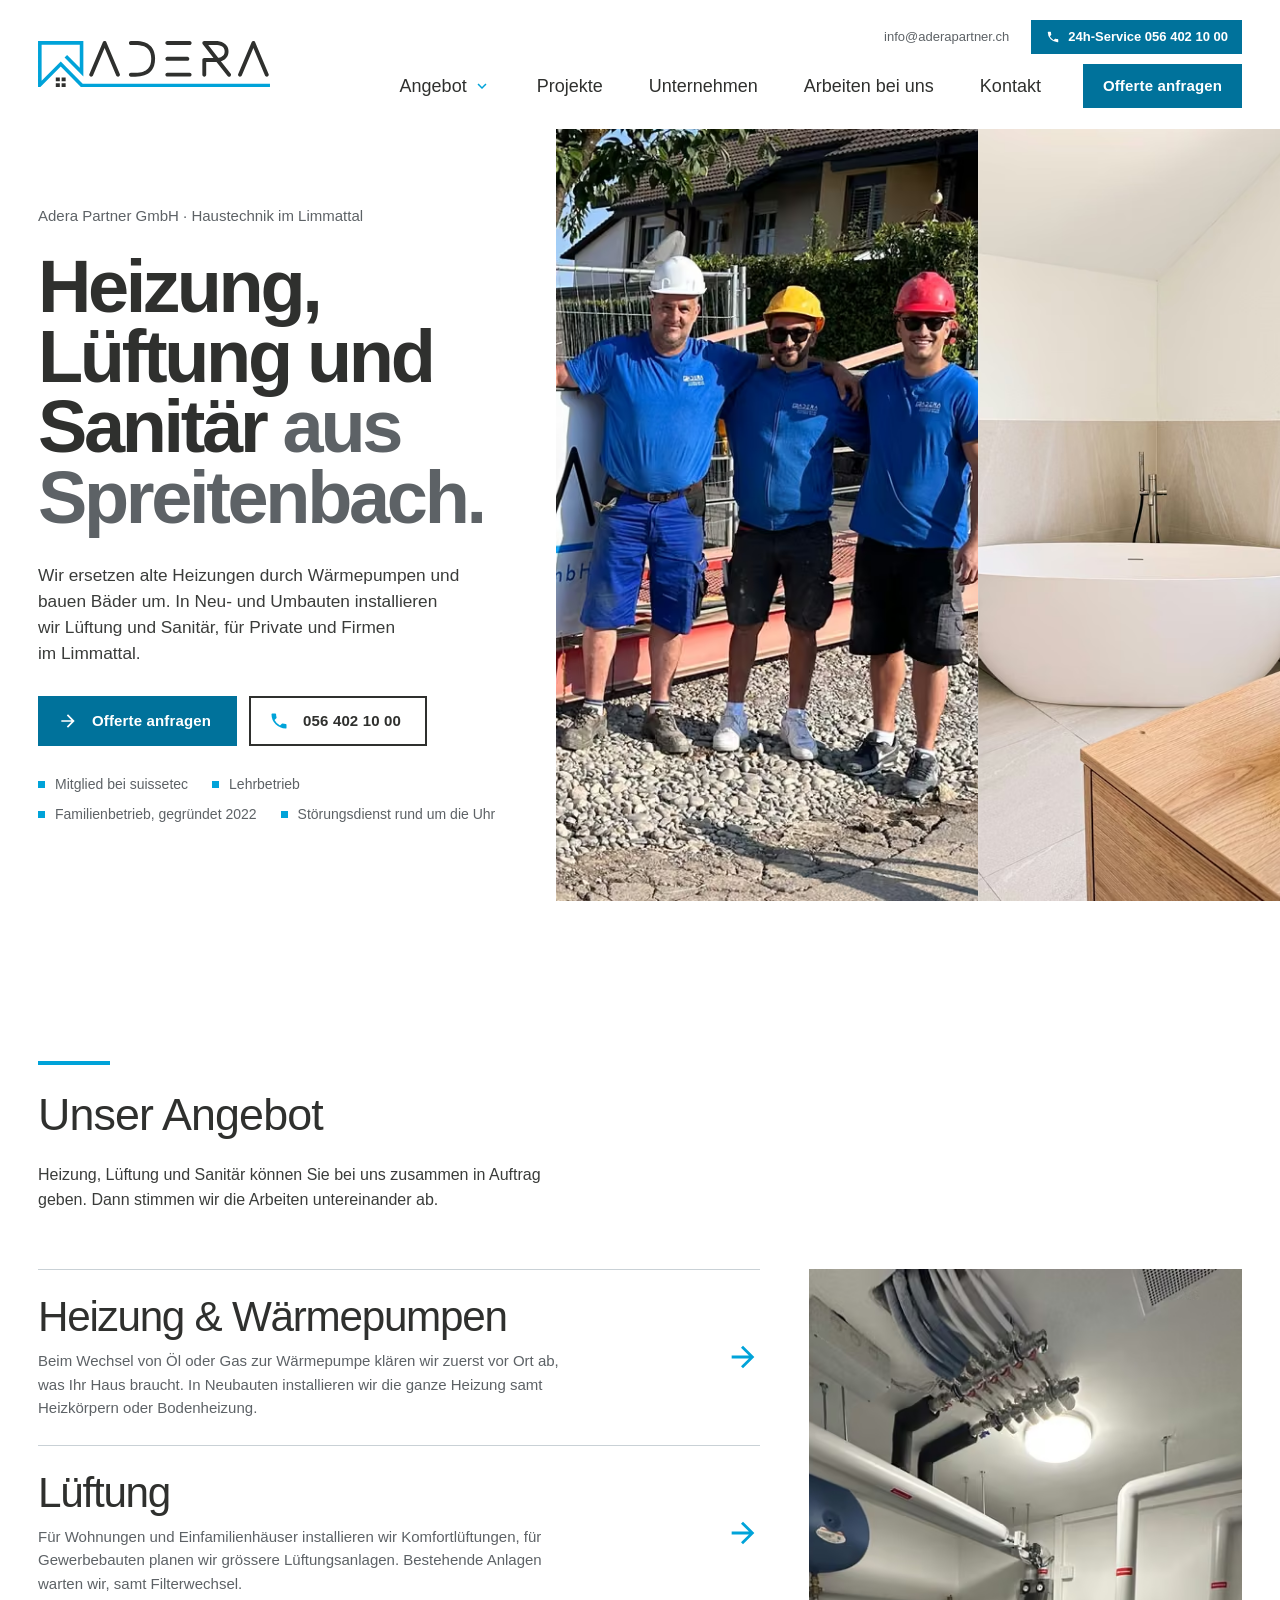
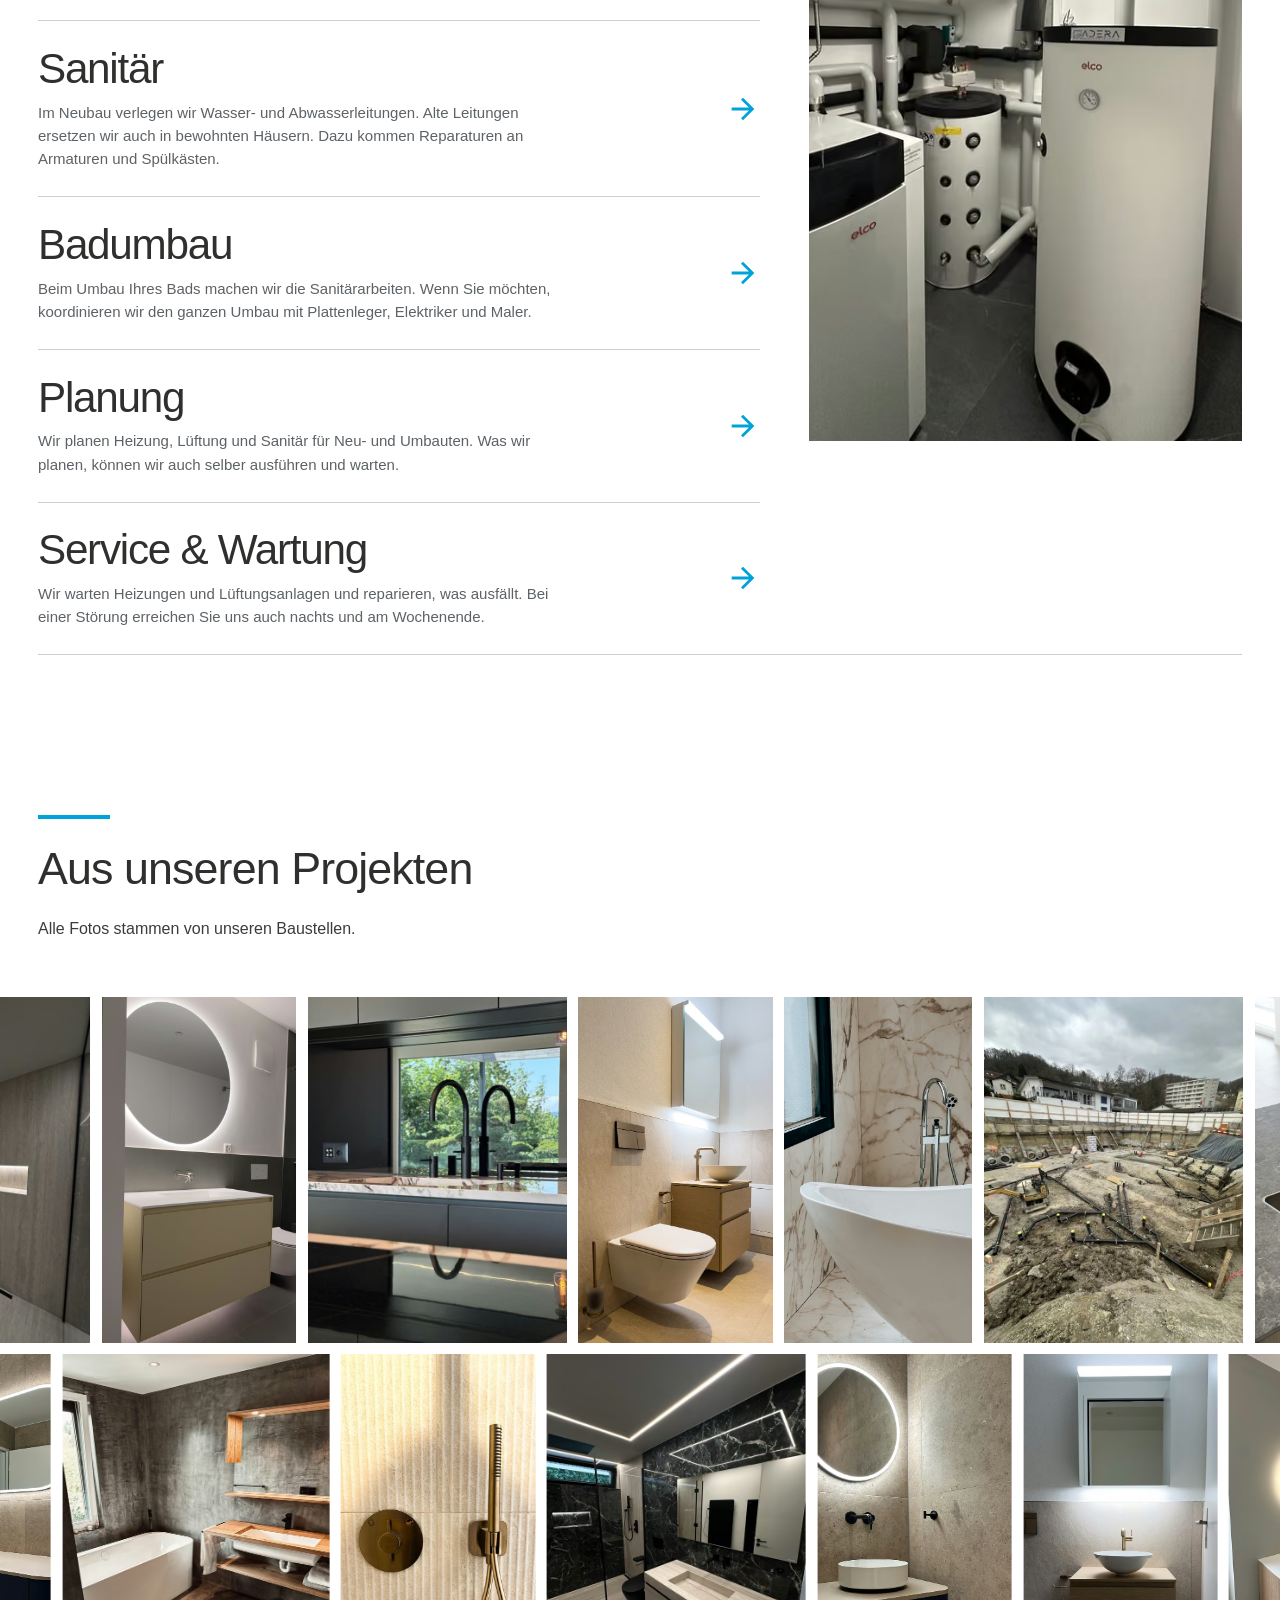
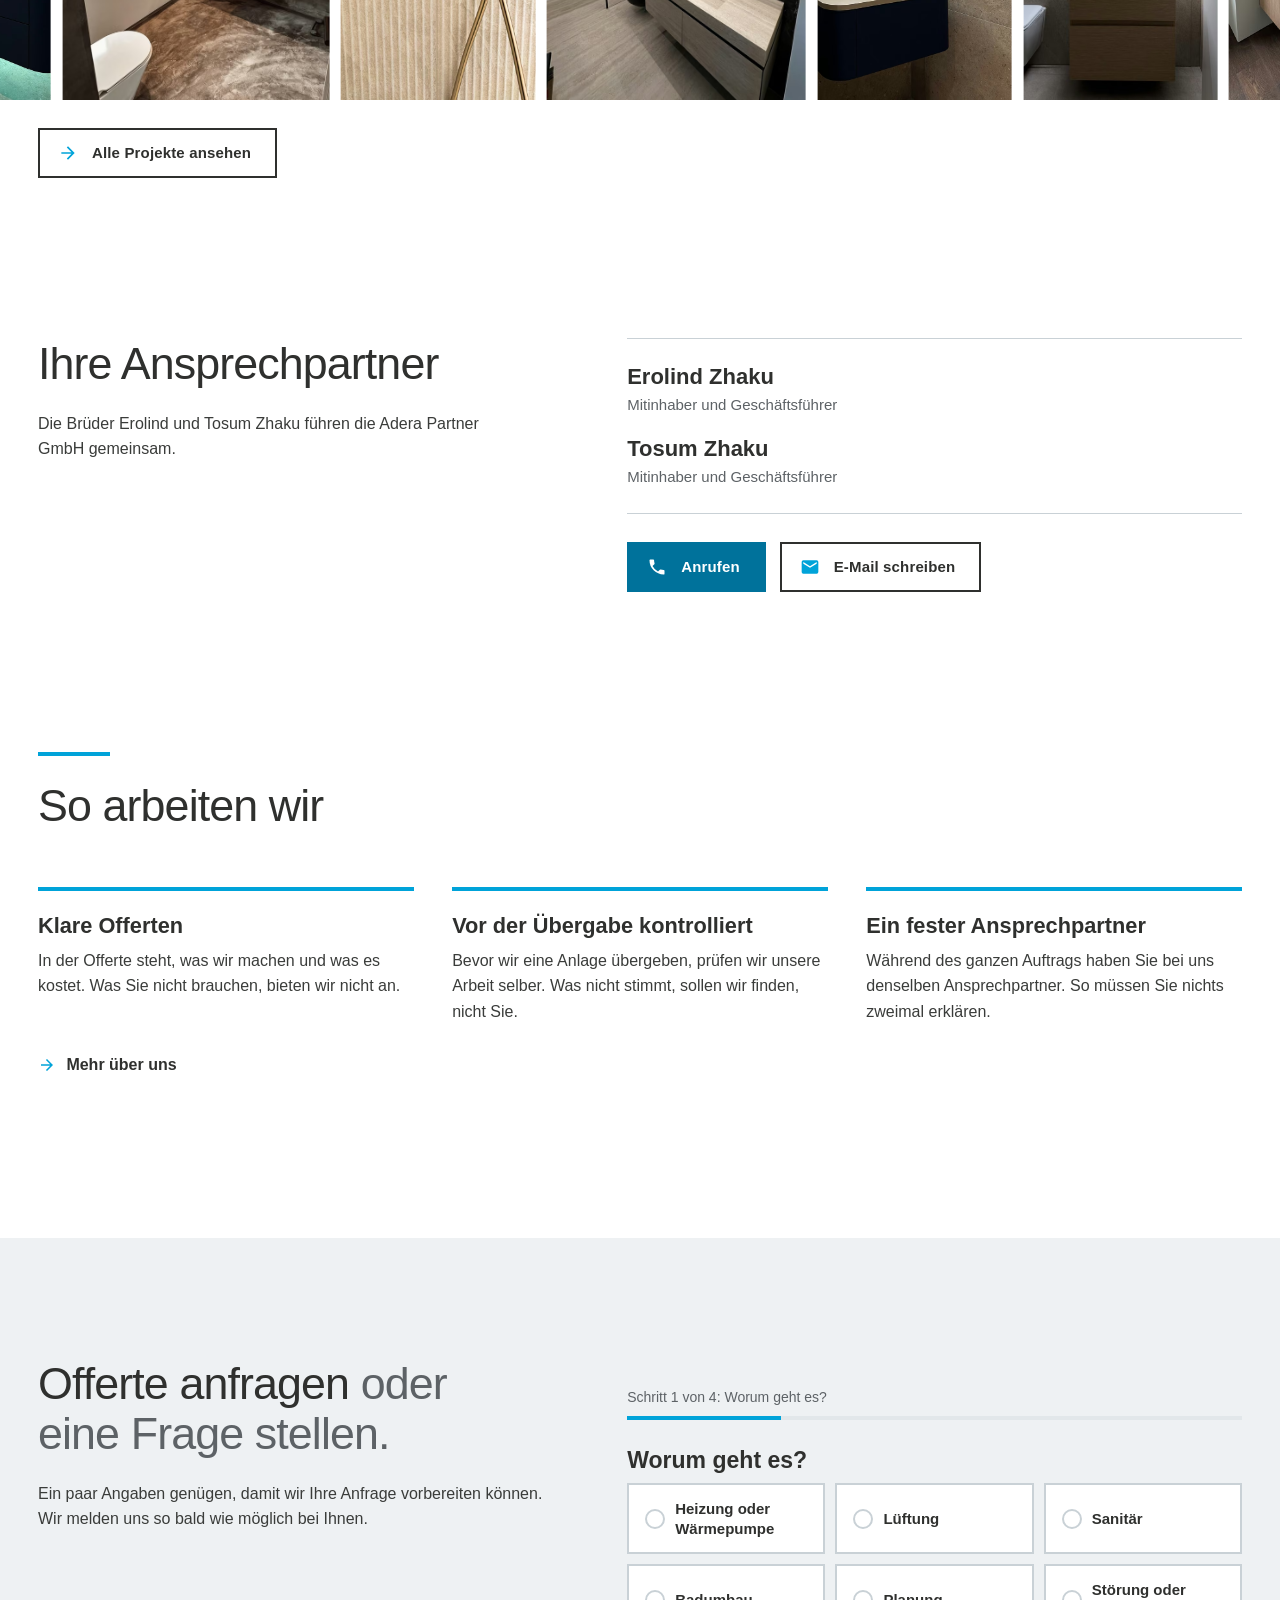
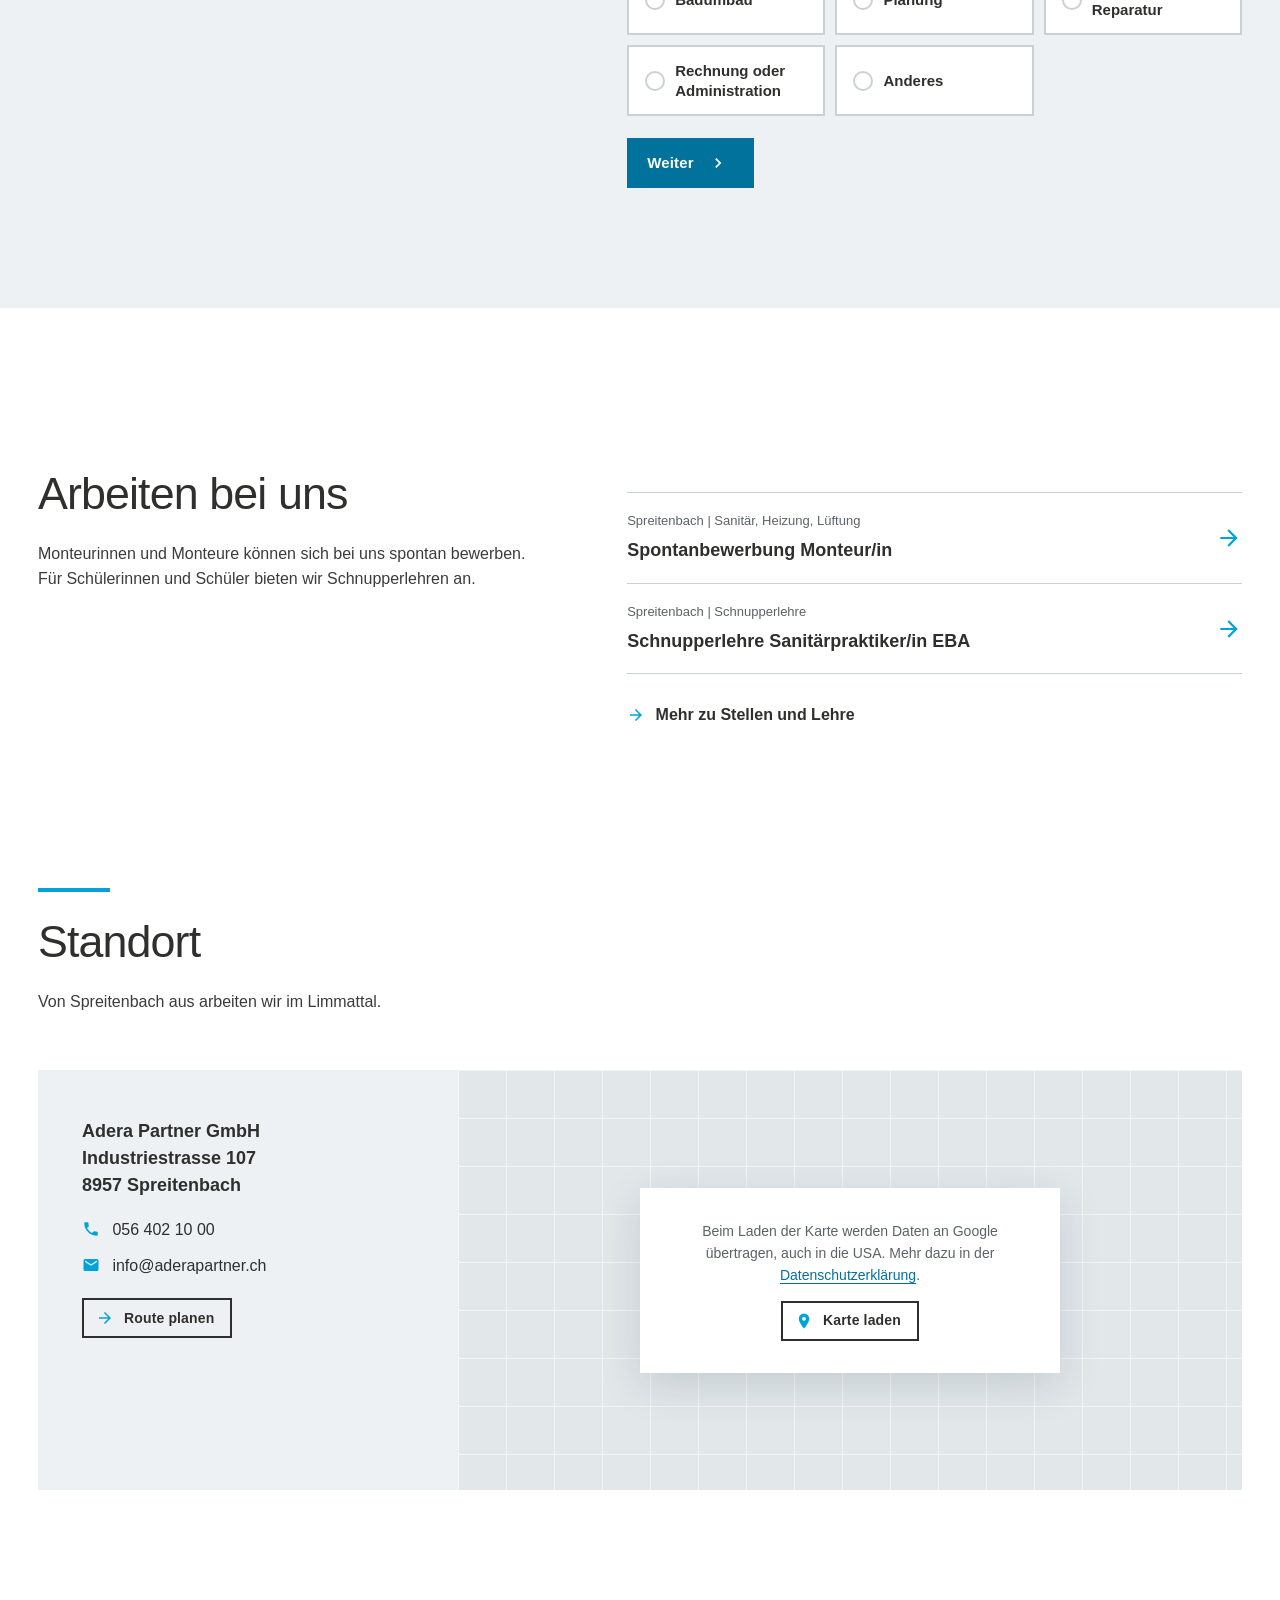
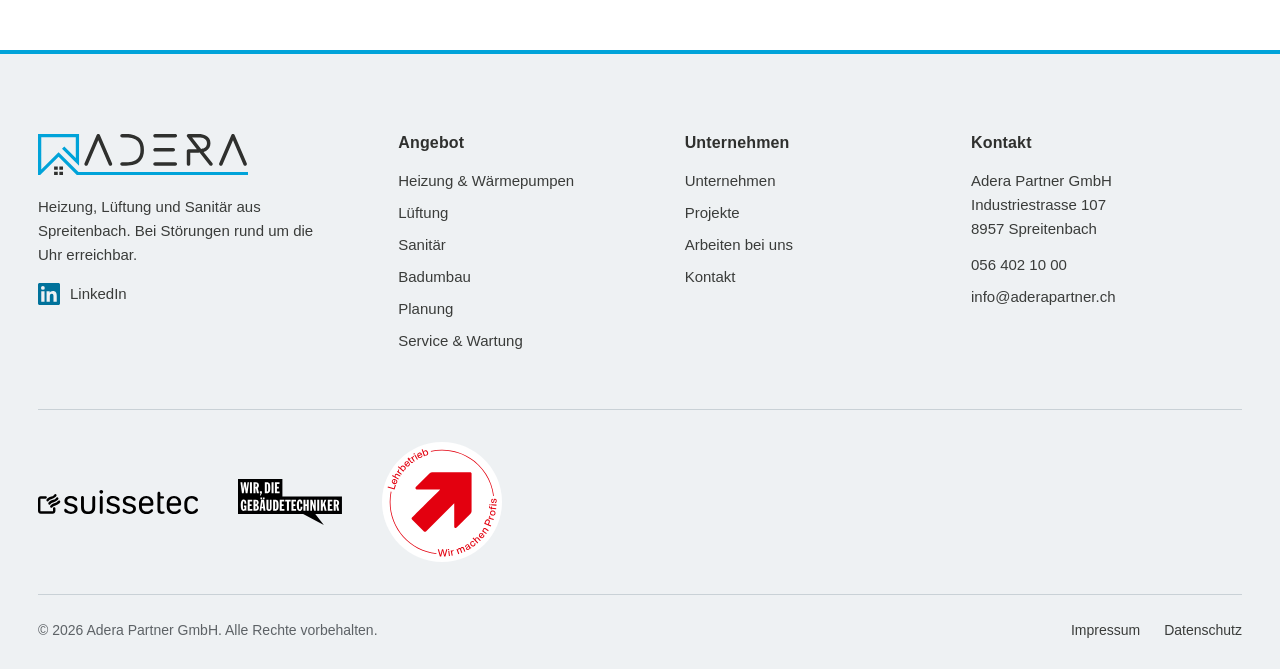
==== commit 9a92c64f: "Startseite mit grossen Fotos, Fotos ausgewählt, Formular ergänzt - Startseite: Hero mit Teamfoto, An" ====
--- a/website/index.html
+++ b/website/index.html
@@ -18,30 +18,213 @@
   <meta name="twitter:card" content="summary_large_image">
   <link rel="icon" href="assets/img/favicon.png">
   <link rel="apple-touch-icon" href="assets/img/favicon.png">
-  <link rel="stylesheet" href="assets/css/style.css?v=20261126">
+  <link rel="stylesheet" href="assets/css/style.css?v=20261126c">
+  <!-- JSON-LD: automatisch erzeugt mit werkzeuge/jsonld-einfuegen.py -->
   <script type="application/ld+json">
-  {
-    "@context": "https://schema.org",
-    "@type": "HVACBusiness",
-    "name": "Adera Partner GmbH",
-    "url": "https://www.aderapartner.ch/",
-    "logo": "https://www.aderapartner.ch/assets/img/logo-adera-partner.svg",
-    "image": "https://www.aderapartner.ch/assets/img/team-adera.jpg",
-    "telephone": "+41 56 402 10 00",
-    "email": "info@aderapartner.ch",
-    "foundingDate": "2022-01",
-    "address": {
-      "@type": "PostalAddress",
-      "streetAddress": "Industriestrasse 107",
-      "postalCode": "8957",
-      "addressLocality": "Spreitenbach",
-      "addressRegion": "AG",
-      "addressCountry": "CH"
+{
+  "@context": "https://schema.org",
+  "@graph": [
+    {
+      "@type": [
+        "HVACBusiness",
+        "Plumber"
+      ],
+      "@id": "https://www.aderapartner.ch/#organization",
+      "name": "Adera Partner GmbH",
+      "legalName": "Adera Partner GmbH",
+      "url": "https://www.aderapartner.ch/",
+      "logo": {
+        "@type": "ImageObject",
+        "url": "https://www.aderapartner.ch/assets/img/logo-adera-partner.svg"
+      },
+      "image": [
+        "https://www.aderapartner.ch/assets/img/og/og-index.jpg",
+        "https://www.aderapartner.ch/assets/img/team-adera.jpg",
+        "https://www.aderapartner.ch/assets/img/heizraum.jpg"
+      ],
+      "description": "Haustechnik-Betrieb aus Spreitenbach: Heizung, Wärmepumpen, Lüftung, Sanitär, Badumbau, Planung und 24h-Service im Limmattal.",
+      "telephone": "+41 56 402 10 00",
+      "email": "info@aderapartner.ch",
+      "address": {
+        "@type": "PostalAddress",
+        "streetAddress": "Industriestrasse 107",
+        "postalCode": "8957",
+        "addressLocality": "Spreitenbach",
+        "addressRegion": "AG",
+        "addressCountry": "CH"
+      },
+      "hasMap": "https://www.google.com/maps/search/?api=1&query=Industriestrasse+107%2C+8957+Spreitenbach",
+      "areaServed": [
+        {
+          "@type": "City",
+          "name": "Spreitenbach"
+        },
+        {
+          "@type": "Place",
+          "name": "Limmattal"
+        }
+      ],
+      "foundingDate": "2022-01",
+      "founder": [
+        {
+          "@type": "Person",
+          "name": "Erolind Zhaku"
+        },
+        {
+          "@type": "Person",
+          "name": "Tosum Zhaku"
+        }
+      ],
+      "vatID": "CHE-190.687.776 MWST",
+      "identifier": {
+        "@type": "PropertyValue",
+        "propertyID": "UID",
+        "value": "CHE-190.687.776"
+      },
+      "memberOf": {
+        "@type": "Organization",
+        "name": "suissetec",
+        "url": "https://suissetec.ch/"
+      },
+      "knowsAbout": [
+        "Heizung",
+        "Wärmepumpen",
+        "Heizungsersatz",
+        "Lüftung",
+        "Komfortlüftung",
+        "Sanitär",
+        "Badumbau",
+        "Haustechnik-Planung",
+        "Boiler"
+      ],
+      "contactPoint": [
+        {
+          "@type": "ContactPoint",
+          "contactType": "customer service",
+          "telephone": "+41 56 402 10 00",
+          "email": "info@aderapartner.ch",
+          "availableLanguage": "de",
+          "areaServed": "CH"
+        },
+        {
+          "@type": "ContactPoint",
+          "contactType": "emergency",
+          "name": "24h-Service bei Störungen",
+          "telephone": "+41 56 402 10 00",
+          "availableLanguage": "de",
+          "areaServed": "CH",
+          "hoursAvailable": {
+            "@type": "OpeningHoursSpecification",
+            "dayOfWeek": [
+              "https://schema.org/Monday",
+              "https://schema.org/Tuesday",
+              "https://schema.org/Wednesday",
+              "https://schema.org/Thursday",
+              "https://schema.org/Friday",
+              "https://schema.org/Saturday",
+              "https://schema.org/Sunday"
+            ],
+            "opens": "00:00",
+            "closes": "23:59"
+          }
+        }
+      ],
+      "hasOfferCatalog": {
+        "@type": "OfferCatalog",
+        "name": "Angebot der Adera Partner GmbH",
+        "itemListElement": [
+          {
+            "@type": "Offer",
+            "itemOffered": {
+              "@type": "Service",
+              "@id": "https://www.aderapartner.ch/heizung.html#service",
+              "name": "Heizung und Wärmepumpen",
+              "url": "https://www.aderapartner.ch/heizung.html"
+            }
+          },
+          {
+            "@type": "Offer",
+            "itemOffered": {
+              "@type": "Service",
+              "@id": "https://www.aderapartner.ch/lueftung.html#service",
+              "name": "Lüftung",
+              "url": "https://www.aderapartner.ch/lueftung.html"
+            }
+          },
+          {
+            "@type": "Offer",
+            "itemOffered": {
+              "@type": "Service",
+              "@id": "https://www.aderapartner.ch/sanitaer.html#service",
+              "name": "Sanitär",
+              "url": "https://www.aderapartner.ch/sanitaer.html"
+            }
+          },
+          {
+            "@type": "Offer",
+            "itemOffered": {
+              "@type": "Service",
+              "@id": "https://www.aderapartner.ch/badumbau.html#service",
+              "name": "Badumbau",
+              "url": "https://www.aderapartner.ch/badumbau.html"
+            }
+          },
+          {
+            "@type": "Offer",
+            "itemOffered": {
+              "@type": "Service",
+              "@id": "https://www.aderapartner.ch/planung.html#service",
+              "name": "Planung Heizung, Lüftung, Sanitär",
+              "url": "https://www.aderapartner.ch/planung.html"
+            }
+          },
+          {
+            "@type": "Offer",
+            "itemOffered": {
+              "@type": "Service",
+              "@id": "https://www.aderapartner.ch/service.html#service",
+              "name": "Service und Wartung",
+              "url": "https://www.aderapartner.ch/service.html"
+            }
+          }
+        ]
+      },
+      "sameAs": [
+        "https://www.linkedin.com/company/adera-partner-gmbh/"
+      ]
     },
-    "areaServed": "Limmattal",
-    "sameAs": ["https://www.linkedin.com/company/adera-partner-gmbh/"]
-  }
+    {
+      "@type": "WebSite",
+      "@id": "https://www.aderapartner.ch/#website",
+      "url": "https://www.aderapartner.ch/",
+      "name": "Adera Partner GmbH",
+      "inLanguage": "de-CH",
+      "publisher": {
+        "@id": "https://www.aderapartner.ch/#organization"
+      }
+    },
+    {
+      "@type": "WebPage",
+      "@id": "https://www.aderapartner.ch/#webpage",
+      "url": "https://www.aderapartner.ch/",
+      "name": "Heizung, Lüftung, Sanitär in Spreitenbach | Adera Partner GmbH",
+      "description": "Adera Partner GmbH, Spreitenbach: Wärmepumpen, Heizung, Lüftung, Sanitär, Badumbau und Planung im Limmattal. Bei Störungen rund um die Uhr erreichbar.",
+      "inLanguage": "de-CH",
+      "isPartOf": {
+        "@id": "https://www.aderapartner.ch/#website"
+      },
+      "about": {
+        "@id": "https://www.aderapartner.ch/#organization"
+      },
+      "primaryImageOfPage": {
+        "@type": "ImageObject",
+        "url": "https://www.aderapartner.ch/assets/img/og/og-index.jpg"
+      }
+    }
+  ]
+}
   </script>
+  <!-- /JSON-LD -->
 </head>
 <body>
 <a class="skip-link" href="#inhalt">Zum Inhalt springen</a>
@@ -113,17 +296,15 @@
 
 <main id="inhalt">
 
-  <!-- Einstieg: Aussage und Fotostreifen -->
+  <!-- Einstieg: Aussage links, rechts Teamfoto und ein Bad bis an den Bildschirmrand (am Handy: Text, dann das Teamfoto) -->
   <section class="hero-work" aria-labelledby="hero-title">
-    <div class="container">
+    <div class="hero-work__text">
       <p class="hero-work__kicker">Adera Partner GmbH · Haustechnik im Limmattal</p>
       <h1 id="hero-title">Heizung, Lüftung und Sanitär <span class="soft">aus Spreitenbach.</span></h1>
-      <div class="hero-work__row">
-        <p class="hero-work__lead">Wir ersetzen alte Heizungen durch Wärmepumpen und bauen Bäder um. In Neu- und Umbauten installieren wir Lüftung und Sanitär, für Private und Firmen im Limmattal.</p>
-        <div class="hero-work__actions">
-          <a class="btn btn--solid" href="kontakt.html#formular"><span class="i i-arrow" aria-hidden="true"></span>Offerte anfragen</a>
-          <a class="btn" href="tel:+41564021000"><span class="i i-phone" aria-hidden="true"></span>056 402 10 00</a>
-        </div>
+      <p class="hero-work__lead">Wir ersetzen alte Heizungen durch Wärmepumpen und bauen Bäder um. In Neu- und Umbauten installieren wir Lüftung und Sanitär, für Private und Firmen im Limmattal.</p>
+      <div class="hero-work__actions">
+        <a class="btn btn--solid" href="kontakt.html#formular"><span class="i i-arrow" aria-hidden="true"></span>Offerte anfragen</a>
+        <a class="btn" href="tel:+41564021000"><span class="i i-phone" aria-hidden="true"></span>056 402 10 00</a>
       </div>
       <ul class="proofline">
         <li>Mitglied bei suissetec</li>
@@ -131,119 +312,116 @@
         <li>Familienbetrieb, gegründet 2022</li>
         <li>Störungsdienst rund um die Uhr</li>
       </ul>
-      <ul class="hero-strip" aria-label="Fotos aus unseren Projekten">
-        <li style="--h:440;--i:0"><picture><source type="image/avif" srcset="assets/img/wanne-ecke-hell-600.avif 600w, assets/img/wanne-ecke-hell-900.avif 900w, assets/img/wanne-ecke-hell.avif 1125w" sizes="(max-width: 640px) 64vw, (max-width: 960px) 46vw, 16vw"><img srcset="assets/img/wanne-ecke-hell-600.jpg 600w, assets/img/wanne-ecke-hell-900.jpg 900w, assets/img/wanne-ecke-hell.jpg 1125w" sizes="(max-width: 640px) 64vw, (max-width: 960px) 46vw, 16vw" src="assets/img/wanne-ecke-hell-900.jpg" alt="Freistehende Badewanne mit Standarmatur in der Ecke eines hellen Bads" width="900" height="1600" fetchpriority="high"></picture><span>Freistehende Wanne</span></li>
-        <li style="--h:380;--i:1"><picture><source type="image/avif" srcset="assets/img/doppellavabo-rundspiegel-600.avif 600w, assets/img/doppellavabo-rundspiegel-900.avif 900w, assets/img/doppellavabo-rundspiegel.avif 1125w" sizes="(max-width: 640px) 64vw, (max-width: 960px) 46vw, 16vw"><img srcset="assets/img/doppellavabo-rundspiegel-600.jpg 600w, assets/img/doppellavabo-rundspiegel-900.jpg 900w, assets/img/doppellavabo-rundspiegel.jpg 1125w" sizes="(max-width: 640px) 64vw, (max-width: 960px) 46vw, 16vw" src="assets/img/doppellavabo-rundspiegel-900.jpg" alt="Doppelwaschtisch mit zwei runden, hinterleuchteten Spiegeln" width="900" height="1600" loading="lazy"></picture><span>Doppelwaschtisch</span></li>
-        <li style="--h:470;--i:2"><picture><source type="image/avif" srcset="assets/img/dusche-nischen-600.avif 600w, assets/img/dusche-nischen-900.avif 900w, assets/img/dusche-nischen-1200.avif 1200w, assets/img/dusche-nischen.avif 1500w" sizes="(max-width: 640px) 64vw, (max-width: 960px) 46vw, 16vw"><img srcset="assets/img/dusche-nischen-600.jpg 600w, assets/img/dusche-nischen-900.jpg 900w, assets/img/dusche-nischen-1200.jpg 1200w, assets/img/dusche-nischen.jpg 1500w" sizes="(max-width: 640px) 64vw, (max-width: 960px) 46vw, 16vw" src="assets/img/dusche-nischen-900.jpg" alt="Dusche mit Regenbrause und zwei beleuchteten Nischen in der Wand" width="900" height="1200" loading="lazy"></picture><span>Dusche mit Nischen</span></li>
-        <li style="--h:350;--i:3"><picture><source type="image/avif" srcset="assets/img/kueche-quooker-600.avif 600w, assets/img/kueche-quooker-900.avif 900w, assets/img/kueche-quooker-1200.avif 1200w, assets/img/kueche-quooker.avif 1500w" sizes="(max-width: 960px) 100vw, 50vw"><img srcset="assets/img/kueche-quooker-600.jpg 600w, assets/img/kueche-quooker-900.jpg 900w, assets/img/kueche-quooker-1200.jpg 1200w, assets/img/kueche-quooker.jpg 1500w" sizes="(max-width: 960px) 100vw, 50vw" src="assets/img/kueche-quooker-900.jpg" alt="Zwei schwarze Küchenarmaturen vor einem Fenster" width="900" height="1200" loading="lazy"></picture><span>Küche</span></li>
-        <li style="--h:420;--i:4"><picture><source type="image/avif" srcset="assets/img/waschtisch-blau-led-600.avif 600w, assets/img/waschtisch-blau-led-900.avif 900w, assets/img/waschtisch-blau-led.avif 1125w" sizes="(max-width: 960px) 100vw, 50vw"><img srcset="assets/img/waschtisch-blau-led-600.jpg 600w, assets/img/waschtisch-blau-led-900.jpg 900w, assets/img/waschtisch-blau-led.jpg 1125w" sizes="(max-width: 960px) 100vw, 50vw" src="assets/img/waschtisch-blau-led-900.jpg" alt="Waschtisch mit dunkelblauem Unterschrank, Lichtband am Boden und ovalem Lichtspiegel" width="900" height="1600" loading="lazy"></picture><span>Waschtisch mit Licht</span></li>
-        <li style="--h:360;--i:5"><picture><source type="image/avif" srcset="assets/img/armatur-bronze-600.avif 600w, assets/img/armatur-bronze-900.avif 900w, assets/img/armatur-bronze.avif 1125w" sizes="(max-width: 960px) 100vw, 50vw"><img srcset="assets/img/armatur-bronze-600.jpg 600w, assets/img/armatur-bronze-900.jpg 900w, assets/img/armatur-bronze.jpg 1125w" sizes="(max-width: 960px) 100vw, 50vw" src="assets/img/armatur-bronze-900.jpg" alt="Bronzefarbene Unterputz-Armatur an einer gerillten Wand" width="900" height="1600" loading="lazy"></picture><span>Unterputz-Armatur</span></li>
-      </ul>
-    </div>
-  </section>
-
-  <!-- Angebot -->
+    </div>
+    <ul class="hero-work__media" aria-label="Fotos von unserer Arbeit">
+      <li><picture><source type="image/avif" srcset="assets/img/team-adera-600.avif 600w, assets/img/team-adera-900.avif 900w, assets/img/team-adera.avif 1080w" sizes="(max-width: 960px) 100vw, (max-width: 1180px) 50vw, 40vw"><img srcset="assets/img/team-adera-600.jpg 600w, assets/img/team-adera-900.jpg 900w, assets/img/team-adera.jpg 1080w" sizes="(max-width: 960px) 100vw, (max-width: 1180px) 50vw, 40vw" src="assets/img/team-adera-900.jpg" alt="Drei Mitarbeiter der Adera Partner GmbH in blauen Firmen-Shirts und mit Helmen auf einer Baustelle" width="900" height="1202" fetchpriority="high" style="object-position: 55% 50%"></picture></li>
+      <li><picture><source type="image/avif" srcset="assets/img/wanne-ecke-hell-600.avif 600w, assets/img/wanne-ecke-hell-900.avif 900w, assets/img/wanne-ecke-hell.avif 1125w" sizes="(max-width: 1180px) 50vw, 30vw"><img srcset="assets/img/wanne-ecke-hell-600.jpg 600w, assets/img/wanne-ecke-hell-900.jpg 900w, assets/img/wanne-ecke-hell.jpg 1125w" sizes="(max-width: 1180px) 50vw, 30vw" src="assets/img/wanne-ecke-hell-900.jpg" alt="Freistehende Badewanne mit Standarmatur in der Ecke eines hellen Bads" width="900" height="1600" loading="lazy" style="object-position: 50% 62%"></picture></li>
+    </ul>
+  </section>
+
+  <!-- Angebot als grosse Zeilen. Am Bildschirm zeigt das Foto rechts die Zeile unter der Maus
+       oder mit dem Tastaturfokus (main.js setzt .is-active), am Handy steht ein kleines Foto vor jeder Zeile. -->
   <section id="angebot" aria-labelledby="angebot-title">
     <div class="container">
       <div class="section-head">
         <h2 id="angebot-title">Unser Angebot</h2>
         <p>Heizung, Lüftung und Sanitär können Sie bei uns zusammen in Auftrag geben. Dann stimmen wir die Arbeiten untereinander ab.</p>
       </div>
-      <div class="cards">
-        <article class="card">
-          <a class="card__img" href="heizung.html" tabindex="-1" aria-hidden="true"><picture><source type="image/avif" srcset="assets/img/heizraum-600.avif 600w, assets/img/heizraum-900.avif 900w, assets/img/heizraum-1200.avif 1200w, assets/img/heizraum.avif 1500w" sizes="(max-width: 640px) 90vw, (max-width: 960px) 45vw, 440px"><img srcset="assets/img/heizraum-600.jpg 600w, assets/img/heizraum-900.jpg 900w, assets/img/heizraum-1200.jpg 1200w, assets/img/heizraum.jpg 1500w" sizes="(max-width: 640px) 90vw, (max-width: 960px) 45vw, 440px" src="assets/img/heizraum-900.jpg" alt="" width="900" height="1200" loading="lazy"></picture></a>
-          <div class="card__body">
-            <h3><a href="heizung.html">Heizung &amp; Wärmepumpen</a></h3>
-            <p>Beim Wechsel von Öl oder Gas zur Wärmepumpe klären wir zuerst vor Ort ab, was Ihr Haus braucht. In Neubauten installieren wir die ganze Heizung samt Heizkörpern oder Bodenheizung.</p>
-            <a class="btn btn--sm" href="heizung.html"><span class="i i-arrow" aria-hidden="true"></span>Mehr dazu<span class="visually-hidden">: Heizung und Wärmepumpen</span></a>
-          </div>
-        </article>
-        <article class="card">
-          <a class="card__img" href="lueftung.html" tabindex="-1" aria-hidden="true"><picture><source type="image/avif" srcset="assets/img/bad-rundspiegel-dusche-600.avif 600w, assets/img/bad-rundspiegel-dusche-900.avif 900w, assets/img/bad-rundspiegel-dusche.avif 1126w" sizes="(max-width: 640px) 90vw, (max-width: 960px) 45vw, 440px"><img srcset="assets/img/bad-rundspiegel-dusche-600.jpg 600w, assets/img/bad-rundspiegel-dusche-900.jpg 900w, assets/img/bad-rundspiegel-dusche.jpg 1126w" sizes="(max-width: 640px) 90vw, (max-width: 960px) 45vw, 440px" src="assets/img/bad-rundspiegel-dusche-900.jpg" alt="" width="900" height="1599" loading="lazy" style="object-position: 50% 40%"></picture></a>
-          <div class="card__body">
-            <h3><a href="lueftung.html">Lüftung</a></h3>
-            <p>Für Wohnungen und Einfamilienhäuser installieren wir Komfortlüftungen, für Gewerbebauten planen wir grössere Lüftungsanlagen. Bestehende Anlagen warten wir, samt Filterwechsel.</p>
-            <a class="btn btn--sm" href="lueftung.html"><span class="i i-arrow" aria-hidden="true"></span>Mehr dazu<span class="visually-hidden">: Lüftung</span></a>
-          </div>
-        </article>
-        <article class="card">
-          <a class="card__img" href="sanitaer.html" tabindex="-1" aria-hidden="true"><picture><source type="image/avif" srcset="assets/img/gaeste-wc-holz-600.avif 600w, assets/img/gaeste-wc-holz-900.avif 900w, assets/img/gaeste-wc-holz.avif 1126w" sizes="(max-width: 640px) 90vw, (max-width: 960px) 45vw, 440px"><img srcset="assets/img/gaeste-wc-holz-600.jpg 600w, assets/img/gaeste-wc-holz-900.jpg 900w, assets/img/gaeste-wc-holz.jpg 1126w" sizes="(max-width: 640px) 90vw, (max-width: 960px) 45vw, 440px" src="assets/img/gaeste-wc-holz-900.jpg" alt="" width="900" height="1599" loading="lazy" style="object-position: 50% 75%"></picture></a>
-          <div class="card__body">
-            <h3><a href="sanitaer.html">Sanitär</a></h3>
-            <p>Im Neubau verlegen wir Wasser- und Abwasserleitungen. Alte Leitungen ersetzen wir auch in bewohnten Häusern. Dazu kommen Reparaturen an Armaturen und Spülkästen.</p>
-            <a class="btn btn--sm" href="sanitaer.html"><span class="i i-arrow" aria-hidden="true"></span>Mehr dazu<span class="visually-hidden">: Sanitär</span></a>
-          </div>
-        </article>
-        <article class="card">
-          <a class="card__img" href="badumbau.html" tabindex="-1" aria-hidden="true"><picture><source type="image/avif" srcset="assets/img/bad-hell-dusche-600.avif 600w, assets/img/bad-hell-dusche-900.avif 900w, assets/img/bad-hell-dusche.avif 1126w" sizes="(max-width: 640px) 90vw, (max-width: 960px) 45vw, 440px"><img srcset="assets/img/bad-hell-dusche-600.jpg 600w, assets/img/bad-hell-dusche-900.jpg 900w, assets/img/bad-hell-dusche.jpg 1126w" sizes="(max-width: 640px) 90vw, (max-width: 960px) 45vw, 440px" src="assets/img/bad-hell-dusche-900.jpg" alt="" width="900" height="1599" loading="lazy" style="object-position: 50% 60%"></picture></a>
-          <div class="card__body">
-            <h3><a href="badumbau.html">Badumbau</a></h3>
-            <p>Beim Umbau Ihres Bads machen wir die Sanitärarbeiten. Wenn Sie möchten, koordinieren wir den ganzen Umbau mit Plattenleger, Elektriker und Maler.</p>
-            <a class="btn btn--sm" href="badumbau.html"><span class="i i-arrow" aria-hidden="true"></span>Mehr dazu<span class="visually-hidden">: Badumbau</span></a>
-          </div>
-        </article>
-        <article class="card">
-          <a class="card__img" href="planung.html" tabindex="-1" aria-hidden="true"><picture><source type="image/avif" srcset="assets/img/baugrube-leitungen-600.avif 600w, assets/img/baugrube-leitungen-900.avif 900w, assets/img/baugrube-leitungen-1200.avif 1200w, assets/img/baugrube-leitungen.avif 1500w" sizes="(max-width: 640px) 90vw, (max-width: 960px) 45vw, 440px"><img srcset="assets/img/baugrube-leitungen-600.jpg 600w, assets/img/baugrube-leitungen-900.jpg 900w, assets/img/baugrube-leitungen-1200.jpg 1200w, assets/img/baugrube-leitungen.jpg 1500w" sizes="(max-width: 640px) 90vw, (max-width: 960px) 45vw, 440px" src="assets/img/baugrube-leitungen-900.jpg" alt="" width="900" height="1200" loading="lazy" style="object-position: 50% 55%"></picture></a>
-          <div class="card__body">
-            <h3><a href="planung.html">Planung</a></h3>
-            <p>Wir planen Heizung, Lüftung und Sanitär für Neu- und Umbauten. Was wir planen, können wir auch selber ausführen und warten.</p>
-            <a class="btn btn--sm" href="planung.html"><span class="i i-arrow" aria-hidden="true"></span>Mehr dazu<span class="visually-hidden">: Planung</span></a>
-          </div>
-        </article>
-        <article class="card">
-          <a class="card__img" href="service.html" tabindex="-1" aria-hidden="true"><picture><source type="image/avif" srcset="assets/img/service-technik-600.avif 600w, assets/img/service-technik-900.avif 900w, assets/img/service-technik-1200.avif 1200w, assets/img/service-technik.avif 1388w" sizes="(max-width: 640px) 90vw, (max-width: 960px) 45vw, 440px"><img srcset="assets/img/service-technik-600.jpg 600w, assets/img/service-technik-900.jpg 900w, assets/img/service-technik-1200.jpg 1200w, assets/img/service-technik.jpg 1388w" sizes="(max-width: 640px) 90vw, (max-width: 960px) 45vw, 440px" src="assets/img/service-technik-900.jpg" alt="" width="900" height="675" loading="lazy"></picture></a>
-          <div class="card__body">
-            <h3><a href="service.html">Service &amp; Wartung</a></h3>
-            <p>Wir warten Heizungen und Lüftungsanlagen und reparieren, was ausfällt. Bei einer Störung erreichen Sie uns auch nachts und am Wochenende.</p>
-            <a class="btn btn--sm" href="service.html"><span class="i i-arrow" aria-hidden="true"></span>Mehr dazu<span class="visually-hidden">: Service und Wartung</span></a>
-          </div>
-        </article>
-      </div>
-    </div>
-  </section>
-
-  <!-- Projekt-Auswahl -->
+      <ul class="offers" data-offers>
+        <li class="offer is-active">
+          <div class="offer__media"><picture><source type="image/avif" srcset="assets/img/heizraum-600.avif 600w, assets/img/heizraum-900.avif 900w, assets/img/heizraum-1200.avif 1200w, assets/img/heizraum.avif 1500w" sizes="(max-width: 960px) 120px, (hover: none) 120px, 34vw"><img srcset="assets/img/heizraum-600.jpg 600w, assets/img/heizraum-900.jpg 900w, assets/img/heizraum-1200.jpg 1200w, assets/img/heizraum.jpg 1500w" sizes="(max-width: 960px) 120px, (hover: none) 120px, 34vw" src="assets/img/heizraum-900.jpg" alt="" width="900" height="1200" loading="lazy" style="object-position: 50% 40%"></picture></div>
+          <div class="offer__body">
+            <h3 class="offer__title"><a href="heizung.html">Heizung &amp; Wärmepumpen</a></h3>
+            <p class="offer__text">Beim Wechsel von Öl oder Gas zur Wärmepumpe klären wir zuerst vor Ort ab, was Ihr Haus braucht. In Neubauten installieren wir die ganze Heizung samt Heizkörpern oder Bodenheizung.</p>
+            <span class="offer__arrow i i-arrow" aria-hidden="true"></span>
+          </div>
+        </li>
+        <li class="offer">
+          <div class="offer__media"><picture><source type="image/avif" srcset="assets/img/bad-rundspiegel-dusche-600.avif 600w, assets/img/bad-rundspiegel-dusche-900.avif 900w, assets/img/bad-rundspiegel-dusche.avif 1126w" sizes="(max-width: 960px) 120px, (hover: none) 120px, 34vw"><img srcset="assets/img/bad-rundspiegel-dusche-600.jpg 600w, assets/img/bad-rundspiegel-dusche-900.jpg 900w, assets/img/bad-rundspiegel-dusche.jpg 1126w" sizes="(max-width: 960px) 120px, (hover: none) 120px, 34vw" src="assets/img/bad-rundspiegel-dusche-900.jpg" alt="" width="900" height="1599" loading="lazy" style="object-position: 50% 40%"></picture></div>
+          <div class="offer__body">
+            <h3 class="offer__title"><a href="lueftung.html">Lüftung</a></h3>
+            <p class="offer__text">Für Wohnungen und Einfamilienhäuser installieren wir Komfortlüftungen, für Gewerbebauten planen wir grössere Lüftungsanlagen. Bestehende Anlagen warten wir, samt Filterwechsel.</p>
+            <span class="offer__arrow i i-arrow" aria-hidden="true"></span>
+          </div>
+        </li>
+        <li class="offer">
+          <div class="offer__media"><picture><source type="image/avif" srcset="assets/img/gaeste-wc-holz-600.avif 600w, assets/img/gaeste-wc-holz-900.avif 900w, assets/img/gaeste-wc-holz.avif 1126w" sizes="(max-width: 960px) 120px, (hover: none) 120px, 34vw"><img srcset="assets/img/gaeste-wc-holz-600.jpg 600w, assets/img/gaeste-wc-holz-900.jpg 900w, assets/img/gaeste-wc-holz.jpg 1126w" sizes="(max-width: 960px) 120px, (hover: none) 120px, 34vw" src="assets/img/gaeste-wc-holz-900.jpg" alt="" width="900" height="1599" loading="lazy" style="object-position: 50% 70%"></picture></div>
+          <div class="offer__body">
+            <h3 class="offer__title"><a href="sanitaer.html">Sanitär</a></h3>
+            <p class="offer__text">Im Neubau verlegen wir Wasser- und Abwasserleitungen. Alte Leitungen ersetzen wir auch in bewohnten Häusern. Dazu kommen Reparaturen an Armaturen und Spülkästen.</p>
+            <span class="offer__arrow i i-arrow" aria-hidden="true"></span>
+          </div>
+        </li>
+        <li class="offer">
+          <div class="offer__media"><picture><source type="image/avif" srcset="assets/img/bad-hell-dusche-600.avif 600w, assets/img/bad-hell-dusche-900.avif 900w, assets/img/bad-hell-dusche.avif 1126w" sizes="(max-width: 960px) 120px, (hover: none) 120px, 34vw"><img srcset="assets/img/bad-hell-dusche-600.jpg 600w, assets/img/bad-hell-dusche-900.jpg 900w, assets/img/bad-hell-dusche.jpg 1126w" sizes="(max-width: 960px) 120px, (hover: none) 120px, 34vw" src="assets/img/bad-hell-dusche-900.jpg" alt="" width="900" height="1599" loading="lazy" style="object-position: 50% 60%"></picture></div>
+          <div class="offer__body">
+            <h3 class="offer__title"><a href="badumbau.html">Badumbau</a></h3>
+            <p class="offer__text">Beim Umbau Ihres Bads machen wir die Sanitärarbeiten. Wenn Sie möchten, koordinieren wir den ganzen Umbau mit Plattenleger, Elektriker und Maler.</p>
+            <span class="offer__arrow i i-arrow" aria-hidden="true"></span>
+          </div>
+        </li>
+        <li class="offer">
+          <div class="offer__media"><picture><source type="image/avif" srcset="assets/img/baugrube-leitungen-600.avif 600w, assets/img/baugrube-leitungen-900.avif 900w, assets/img/baugrube-leitungen-1200.avif 1200w, assets/img/baugrube-leitungen.avif 1500w" sizes="(max-width: 960px) 120px, (hover: none) 120px, 34vw"><img srcset="assets/img/baugrube-leitungen-600.jpg 600w, assets/img/baugrube-leitungen-900.jpg 900w, assets/img/baugrube-leitungen-1200.jpg 1200w, assets/img/baugrube-leitungen.jpg 1500w" sizes="(max-width: 960px) 120px, (hover: none) 120px, 34vw" src="assets/img/baugrube-leitungen-900.jpg" alt="" width="900" height="1200" loading="lazy" style="object-position: 50% 55%"></picture></div>
+          <div class="offer__body">
+            <h3 class="offer__title"><a href="planung.html">Planung</a></h3>
+            <p class="offer__text">Wir planen Heizung, Lüftung und Sanitär für Neu- und Umbauten. Was wir planen, können wir auch selber ausführen und warten.</p>
+            <span class="offer__arrow i i-arrow" aria-hidden="true"></span>
+          </div>
+        </li>
+        <li class="offer">
+          <div class="offer__media"><picture><source type="image/avif" srcset="assets/img/service-technik-600.avif 600w, assets/img/service-technik-900.avif 900w, assets/img/service-technik-1200.avif 1200w, assets/img/service-technik.avif 1388w" sizes="(max-width: 960px) 120px, (hover: none) 120px, 34vw"><img srcset="assets/img/service-technik-600.jpg 600w, assets/img/service-technik-900.jpg 900w, assets/img/service-technik-1200.jpg 1200w, assets/img/service-technik.jpg 1388w" sizes="(max-width: 960px) 120px, (hover: none) 120px, 34vw" src="assets/img/service-technik-900.jpg" alt="" width="900" height="675" loading="lazy" style="object-position: 40% 50%"></picture></div>
+          <div class="offer__body">
+            <h3 class="offer__title"><a href="service.html">Service &amp; Wartung</a></h3>
+            <p class="offer__text">Wir warten Heizungen und Lüftungsanlagen und reparieren, was ausfällt. Bei einer Störung erreichen Sie uns auch nachts und am Wochenende.</p>
+            <span class="offer__arrow i i-arrow" aria-hidden="true"></span>
+          </div>
+        </li>
+      </ul>
+    </div>
+  </section>
+
+  <!-- Projekte: Fotowand. Die beiden Reihen verschieben sich beim Scrollen leicht gegeneinander
+       (nur CSS, in Browsern mit animation-timeline; sonst und bei reduzierter Bewegung stehen sie still). -->
   <section aria-labelledby="projekte-title">
     <div class="container">
       <div class="section-head">
         <h2 id="projekte-title">Aus unseren Projekten</h2>
         <p>Alle Fotos stammen von unseren Baustellen.</p>
       </div>
-      <div class="showcase">
-        <a class="showcase__item" href="projekte.html">
-          <div class="showcase__img"><picture><source type="image/avif" srcset="assets/img/bad-marmor-schwarz-600.avif 600w, assets/img/bad-marmor-schwarz-900.avif 900w, assets/img/bad-marmor-schwarz-1200.avif 1200w, assets/img/bad-marmor-schwarz.avif 1500w" sizes="(max-width: 960px) 100vw, 40vw"><img srcset="assets/img/bad-marmor-schwarz-600.jpg 600w, assets/img/bad-marmor-schwarz-900.jpg 900w, assets/img/bad-marmor-schwarz-1200.jpg 1200w, assets/img/bad-marmor-schwarz.jpg 1500w" sizes="(max-width: 960px) 100vw, 40vw" src="assets/img/bad-marmor-schwarz.jpg" alt="Bad mit dunklen Platten in Marmoroptik, Lichtlinien an der Decke und hellem Waschtisch" width="1500" height="2000" loading="lazy" style="object-position: 50% 45%"></picture></div>
-          <div class="showcase__cap"><small>Bad</small><strong>Dunkle Marmoroptik und Lichtlinien an der Decke</strong></div>
-        </a>
-        <a class="showcase__item" href="projekte.html">
-          <div class="showcase__img"><picture><source type="image/avif" srcset="assets/img/bad-beton-600.avif 600w, assets/img/bad-beton-900.avif 900w, assets/img/bad-beton-1200.avif 1200w, assets/img/bad-beton.avif 1545w" sizes="(max-width: 640px) 90vw, (max-width: 960px) 50vw, 40vw"><img srcset="assets/img/bad-beton-600.jpg 600w, assets/img/bad-beton-900.jpg 900w, assets/img/bad-beton-1200.jpg 1200w, assets/img/bad-beton.jpg 1545w" sizes="(max-width: 640px) 90vw, (max-width: 960px) 50vw, 40vw" src="assets/img/bad-beton-900.jpg" alt="Bad in Betonoptik mit Badewanne und Waschtisch aus Holz" width="900" height="1165" loading="lazy" style="object-position: 50% 55%"></picture></div>
-          <div class="showcase__cap"><small>Bad</small><strong>Betonoptik und Holz</strong></div>
-        </a>
-        <a class="showcase__item" href="projekte.html">
-          <div class="showcase__img"><picture><source type="image/avif" srcset="assets/img/kueche-spuele-600.avif 600w, assets/img/kueche-spuele-900.avif 900w, assets/img/kueche-spuele.avif 1125w" sizes="(max-width: 640px) 90vw, (max-width: 960px) 50vw, 40vw"><img srcset="assets/img/kueche-spuele-600.jpg 600w, assets/img/kueche-spuele-900.jpg 900w, assets/img/kueche-spuele.jpg 1125w" sizes="(max-width: 640px) 90vw, (max-width: 960px) 50vw, 40vw" src="assets/img/kueche-spuele-900.jpg" alt="Küchenspüle aus Chromstahl mit Armatur in einer Abdeckung aus Stein" width="900" height="1600" loading="lazy" style="object-position: 50% 60%"></picture></div>
-          <div class="showcase__cap"><small>Küche</small><strong>Spüle aus Chromstahl</strong></div>
-        </a>
-        <a class="showcase__item" href="projekte.html">
-          <div class="showcase__img"><picture><source type="image/avif" srcset="assets/img/technikraum-2-600.avif 600w, assets/img/technikraum-2-900.avif 900w, assets/img/technikraum-2-1200.avif 1200w, assets/img/technikraum-2.avif 2000w" sizes="(max-width: 640px) 90vw, (max-width: 960px) 50vw, 40vw"><img srcset="assets/img/technikraum-2-600.jpg 600w, assets/img/technikraum-2-900.jpg 900w, assets/img/technikraum-2-1200.jpg 1200w, assets/img/technikraum-2.jpg 2000w" sizes="(max-width: 640px) 90vw, (max-width: 960px) 50vw, 40vw" src="assets/img/technikraum-2-900.jpg" alt="Heller Technikraum mit Wasserleitungen, blauem Druckgefäss und Steuerungen" width="900" height="675" loading="lazy"></picture></div>
-          <div class="showcase__cap"><small>Technik</small><strong>Technikraum mit Druckgefäss</strong></div>
-        </a>
-        <a class="showcase__item" href="projekte.html">
-          <div class="showcase__img"><picture><source type="image/avif" srcset="assets/img/baustelle-grundleitungen-600.avif 600w, assets/img/baustelle-grundleitungen-900.avif 900w, assets/img/baustelle-grundleitungen-1200.avif 1200w, assets/img/baustelle-grundleitungen.avif 1500w" sizes="(max-width: 640px) 90vw, (max-width: 960px) 50vw, 40vw"><img srcset="assets/img/baustelle-grundleitungen-600.jpg 600w, assets/img/baustelle-grundleitungen-900.jpg 900w, assets/img/baustelle-grundleitungen-1200.jpg 1200w, assets/img/baustelle-grundleitungen.jpg 1500w" sizes="(max-width: 640px) 90vw, (max-width: 960px) 50vw, 40vw" src="assets/img/baustelle-grundleitungen-900.jpg" alt="Neubau-Baustelle mit verlegten Grundleitungen in der Baugrube" width="900" height="1200" loading="lazy" style="object-position: 50% 55%"></picture></div>
-          <div class="showcase__cap"><small>Baustelle</small><strong>Grundleitungen im Neubau</strong></div>
-        </a>
-      </div>
-      <p class="showcase-foot"><a class="btn" href="projekte.html"><span class="i i-arrow" aria-hidden="true"></span>Alle Projekte</a></p>
-    </div>
-  </section>
-
-  <!-- Ansprechpartner -->
+    </div>
+    <div class="photowall" role="group" aria-label="Fotos aus unseren Projekten">
+      <ul class="photowall__row">
+        <li><picture><source type="image/avif" srcset="assets/img/dusche-nischen-600.avif 600w, assets/img/dusche-nischen-900.avif 900w, assets/img/dusche-nischen-1200.avif 1200w, assets/img/dusche-nischen.avif 1500w" sizes="(max-width: 714px) 160px, 22vw"><img srcset="assets/img/dusche-nischen-600.jpg 600w, assets/img/dusche-nischen-900.jpg 900w, assets/img/dusche-nischen-1200.jpg 1200w, assets/img/dusche-nischen.jpg 1500w" sizes="(max-width: 714px) 160px, 22vw" src="assets/img/dusche-nischen-900.jpg" alt="Dusche mit Regenbrause und zwei beleuchteten Nischen in der Wand" width="900" height="1200" loading="lazy"></picture></li>
+        <li><picture><source type="image/avif" srcset="assets/img/waschtisch-rundspiegel-hell-600.avif 600w, assets/img/waschtisch-rundspiegel-hell-900.avif 900w, assets/img/waschtisch-rundspiegel-hell.avif 1126w" sizes="(max-width: 714px) 160px, 22vw"><img srcset="assets/img/waschtisch-rundspiegel-hell-600.jpg 600w, assets/img/waschtisch-rundspiegel-hell-900.jpg 900w, assets/img/waschtisch-rundspiegel-hell.jpg 1126w" sizes="(max-width: 714px) 160px, 22vw" src="assets/img/waschtisch-rundspiegel-hell-900.jpg" alt="Waschtisch mit hellem Unterschrank und rundem, hinterleuchtetem Spiegel" width="900" height="1599" loading="lazy"></picture></li>
+        <li><picture><source type="image/avif" srcset="assets/img/kueche-quooker-600.avif 600w, assets/img/kueche-quooker-900.avif 900w, assets/img/kueche-quooker-1200.avif 1200w, assets/img/kueche-quooker.avif 1500w" sizes="(max-width: 714px) 160px, 22vw"><img srcset="assets/img/kueche-quooker-600.jpg 600w, assets/img/kueche-quooker-900.jpg 900w, assets/img/kueche-quooker-1200.jpg 1200w, assets/img/kueche-quooker.jpg 1500w" sizes="(max-width: 714px) 160px, 22vw" src="assets/img/kueche-quooker-900.jpg" alt="Zwei schwarze Küchenarmaturen vor einem Fenster" width="900" height="1200" loading="lazy"></picture></li>
+        <li><picture><source type="image/avif" srcset="assets/img/wc-waschtisch-bronze-600.avif 600w, assets/img/wc-waschtisch-bronze-900.avif 900w, assets/img/wc-waschtisch-bronze.avif 1125w" sizes="(max-width: 714px) 160px, 22vw"><img srcset="assets/img/wc-waschtisch-bronze-600.jpg 600w, assets/img/wc-waschtisch-bronze-900.jpg 900w, assets/img/wc-waschtisch-bronze.jpg 1125w" sizes="(max-width: 714px) 160px, 22vw" src="assets/img/wc-waschtisch-bronze-900.jpg" alt="Wand-WC und Waschtisch aus Holz mit bronzefarbener Armatur" width="900" height="1600" loading="lazy"></picture></li>
+        <li><picture><source type="image/avif" srcset="assets/img/wanne-marmor-600.avif 600w, assets/img/wanne-marmor-900.avif 900w, assets/img/wanne-marmor.avif 1089w" sizes="(max-width: 714px) 160px, 22vw"><img srcset="assets/img/wanne-marmor-600.jpg 600w, assets/img/wanne-marmor-900.jpg 900w, assets/img/wanne-marmor.jpg 1089w" sizes="(max-width: 714px) 160px, 22vw" src="assets/img/wanne-marmor-900.jpg" alt="Freistehende Badewanne vor Platten in Marmoroptik" width="900" height="1652" loading="lazy"></picture></li>
+        <li><picture><source type="image/avif" srcset="assets/img/baustelle-grundleitungen-600.avif 600w, assets/img/baustelle-grundleitungen-900.avif 900w, assets/img/baustelle-grundleitungen-1200.avif 1200w, assets/img/baustelle-grundleitungen.avif 1500w" sizes="(max-width: 714px) 160px, 22vw"><img srcset="assets/img/baustelle-grundleitungen-600.jpg 600w, assets/img/baustelle-grundleitungen-900.jpg 900w, assets/img/baustelle-grundleitungen-1200.jpg 1200w, assets/img/baustelle-grundleitungen.jpg 1500w" sizes="(max-width: 714px) 160px, 22vw" src="assets/img/baustelle-grundleitungen-900.jpg" alt="Neubau-Baustelle mit verlegten Grundleitungen in der Baugrube" width="900" height="1200" loading="lazy"></picture></li>
+        <li><picture><source type="image/avif" srcset="assets/img/kueche-spuele-600.avif 600w, assets/img/kueche-spuele-900.avif 900w, assets/img/kueche-spuele.avif 1125w" sizes="(max-width: 714px) 160px, 22vw"><img srcset="assets/img/kueche-spuele-600.jpg 600w, assets/img/kueche-spuele-900.jpg 900w, assets/img/kueche-spuele.jpg 1125w" sizes="(max-width: 714px) 160px, 22vw" src="assets/img/kueche-spuele-900.jpg" alt="Küchenspüle aus Chromstahl mit Armatur in einer Abdeckung aus Stein" width="900" height="1600" loading="lazy"></picture></li>
+      </ul>
+      <ul class="photowall__row">
+        <li><picture><source type="image/avif" srcset="assets/img/waschtisch-blau-led-600.avif 600w, assets/img/waschtisch-blau-led-900.avif 900w, assets/img/waschtisch-blau-led.avif 1125w" sizes="(max-width: 714px) 160px, 22vw"><img srcset="assets/img/waschtisch-blau-led-600.jpg 600w, assets/img/waschtisch-blau-led-900.jpg 900w, assets/img/waschtisch-blau-led.jpg 1125w" sizes="(max-width: 714px) 160px, 22vw" src="assets/img/waschtisch-blau-led-900.jpg" alt="Waschtisch mit dunkelblauem Unterschrank, Lichtband am Boden und ovalem Lichtspiegel" width="900" height="1600" loading="lazy"></picture></li>
+        <li><picture><source type="image/avif" srcset="assets/img/bad-beton-600.avif 600w, assets/img/bad-beton-900.avif 900w, assets/img/bad-beton-1200.avif 1200w, assets/img/bad-beton.avif 1545w" sizes="(max-width: 714px) 160px, 22vw"><img srcset="assets/img/bad-beton-600.jpg 600w, assets/img/bad-beton-900.jpg 900w, assets/img/bad-beton-1200.jpg 1200w, assets/img/bad-beton.jpg 1545w" sizes="(max-width: 714px) 160px, 22vw" src="assets/img/bad-beton-900.jpg" alt="Bad in Betonoptik mit Badewanne und Waschtisch aus Holz" width="900" height="1165" loading="lazy"></picture></li>
+        <li><picture><source type="image/avif" srcset="assets/img/dusche-armatur-bronze-600.avif 600w, assets/img/dusche-armatur-bronze-900.avif 900w, assets/img/dusche-armatur-bronze.avif 1125w" sizes="(max-width: 714px) 160px, 22vw"><img srcset="assets/img/dusche-armatur-bronze-600.jpg 600w, assets/img/dusche-armatur-bronze-900.jpg 900w, assets/img/dusche-armatur-bronze.jpg 1125w" sizes="(max-width: 714px) 160px, 22vw" src="assets/img/dusche-armatur-bronze-900.jpg" alt="Bronzefarbene Duscharmatur mit Handbrause vor gerillten Platten" width="900" height="1600" loading="lazy"></picture></li>
+        <li><picture><source type="image/avif" srcset="assets/img/bad-marmor-schwarz-600.avif 600w, assets/img/bad-marmor-schwarz-900.avif 900w, assets/img/bad-marmor-schwarz-1200.avif 1200w, assets/img/bad-marmor-schwarz.avif 1500w" sizes="(max-width: 714px) 160px, 22vw"><img srcset="assets/img/bad-marmor-schwarz-600.jpg 600w, assets/img/bad-marmor-schwarz-900.jpg 900w, assets/img/bad-marmor-schwarz-1200.jpg 1200w, assets/img/bad-marmor-schwarz.jpg 1500w" sizes="(max-width: 714px) 160px, 22vw" src="assets/img/bad-marmor-schwarz-900.jpg" alt="Bad mit dunklen Platten in Marmoroptik, Lichtlinien an der Decke und hellem Waschtisch" width="900" height="1200" loading="lazy"></picture></li>
+        <li><picture><source type="image/avif" srcset="assets/img/lavabo-rundspiegel-blau-600.avif 600w, assets/img/lavabo-rundspiegel-blau-900.avif 900w, assets/img/lavabo-rundspiegel-blau.avif 1125w" sizes="(max-width: 714px) 160px, 22vw"><img srcset="assets/img/lavabo-rundspiegel-blau-600.jpg 600w, assets/img/lavabo-rundspiegel-blau-900.jpg 900w, assets/img/lavabo-rundspiegel-blau.jpg 1125w" sizes="(max-width: 714px) 160px, 22vw" src="assets/img/lavabo-rundspiegel-blau-900.jpg" alt="Aufsatzlavabo auf dunkelblauem Unterschrank mit rundem Lichtspiegel und schwarzer Armatur" width="900" height="1600" loading="lazy"></picture></li>
+        <li><picture><source type="image/avif" srcset="assets/img/waschtisch-schale-messing-600.avif 600w, assets/img/waschtisch-schale-messing-900.avif 900w, assets/img/waschtisch-schale-messing.avif 1125w" sizes="(max-width: 714px) 160px, 22vw"><img srcset="assets/img/waschtisch-schale-messing-600.jpg 600w, assets/img/waschtisch-schale-messing-900.jpg 900w, assets/img/waschtisch-schale-messing.jpg 1125w" sizes="(max-width: 714px) 160px, 22vw" src="assets/img/waschtisch-schale-messing-900.jpg" alt="Waschtisch mit Aufsatzschale und messingfarbener Armatur unter einem Spiegelschrank" width="900" height="1600" loading="lazy"></picture></li>
+        <li><picture><source type="image/avif" srcset="assets/img/doppellavabo-rundspiegel-600.avif 600w, assets/img/doppellavabo-rundspiegel-900.avif 900w, assets/img/doppellavabo-rundspiegel.avif 1125w" sizes="(max-width: 714px) 160px, 22vw"><img srcset="assets/img/doppellavabo-rundspiegel-600.jpg 600w, assets/img/doppellavabo-rundspiegel-900.jpg 900w, assets/img/doppellavabo-rundspiegel.jpg 1125w" sizes="(max-width: 714px) 160px, 22vw" src="assets/img/doppellavabo-rundspiegel-900.jpg" alt="Doppelwaschtisch mit zwei runden, hinterleuchteten Spiegeln" width="900" height="1600" loading="lazy"></picture></li>
+      </ul>
+    </div>
+    <div class="container">
+      <div class="btn-row"><a class="btn" href="projekte.html"><span class="i i-arrow" aria-hidden="true"></span>Alle Projekte ansehen</a></div>
+    </div>
+  </section>
+
+  <!-- Ansprechpartner (das Teamfoto steht schon im Einstieg, darum hier ohne Foto) -->
   <section aria-labelledby="team-title">
-    <div class="container team">
-      <div class="team__media">
-        <picture><source type="image/avif" srcset="assets/img/team-adera-600.avif 600w, assets/img/team-adera-900.avif 900w, assets/img/team-adera.avif 1080w" sizes="(max-width: 960px) 100vw, 52vw"><img srcset="assets/img/team-adera-600.jpg 600w, assets/img/team-adera-900.jpg 900w, assets/img/team-adera.jpg 1080w" sizes="(max-width: 960px) 100vw, 52vw" src="assets/img/team-adera.jpg" alt="Drei Mitarbeiter der Adera Partner GmbH in blauen Firmen-Shirts und mit Helmen auf einer Baustelle" width="1080" height="1442" loading="lazy" style="object-position: 50% 30%"></picture>
-      </div>
-      <div class="team__text">
+    <div class="container intro">
+      <div>
         <h2 id="team-title">Ihre Ansprechpartner</h2>
         <p>Die Brüder Erolind und Tosum Zhaku führen die Adera Partner GmbH gemeinsam.</p>
+      </div>
+      <div class="team__text">
         <ul class="team__names">
           <li><strong>Erolind Zhaku</strong><span>Mitinhaber und Geschäftsführer</span></li>
           <li><strong>Tosum Zhaku</strong><span>Mitinhaber und Geschäftsführer</span></li>
@@ -450,6 +628,6 @@
 </footer>
 <!-- ===== /FOOTER ===== -->
 
-<script src="assets/js/main.js?v=20261126" defer></script>
+<script src="assets/js/main.js?v=20261126c" defer></script>
 </body>
 </html>
--- a/website/assets/css/style.css
+++ b/website/assets/css/style.css
@@ -244,34 +244,7 @@
 .hero.hero--text { display: block; min-height: 0; }
 .hero--text .hero__panel { margin-top: 0; padding-left: 0; padding-right: 0; }
 
-/* ---------- Hero Startseite: Aussage und Fotostreifen ---------- */
-.hero-work { padding: clamp(40px, 6vw, 88px) 0 0; }
-.hero-work__kicker { font-size: 15px; color: var(--muted); margin: 0 0 22px; }
-.hero-work h1 { font-size: clamp(46px, 7.4vw, 124px); line-height: .96; letter-spacing: -.045em; margin: 0 0 32px; max-width: 15ch; }
-.hero-work h1 .soft { display: block; }
-.hero-work__row { display: grid; grid-template-columns: minmax(0, 1fr) auto; gap: 24px 48px; align-items: end; }
-.hero-work__lead { font-size: clamp(18px, 1.6vw, 22px); line-height: 1.5; max-width: 44ch; margin: 0; color: var(--text); }
-.hero-work__actions { display: flex; flex-wrap: wrap; gap: 12px; }
-.proofline { list-style: none; display: flex; flex-wrap: wrap; gap: 8px 24px; font-size: 14px; color: var(--muted); margin: 26px 0 0; }
-.proofline li { display: inline-flex; align-items: center; gap: 10px; }
-.proofline li::before { content: ""; width: 7px; height: 7px; background: var(--blue); flex: none; }
-.hero-strip { list-style: none; display: grid; grid-template-columns: repeat(6, minmax(0, 1fr)); gap: 12px; align-items: end; margin-top: clamp(40px, 5vw, 72px); }
-.hero-strip li { position: relative; overflow: hidden; height: min(calc(var(--h, 380) / 1440 * 100vw), calc(var(--h, 380) * 1px)); background: var(--grey); }
-.hero-strip img { width: 100%; height: 100%; object-fit: cover; transition: transform .8s var(--ease); }
-.hero-strip li:hover img { transform: scale(1.05); }
-.hero-strip span { position: absolute; left: 10px; bottom: 10px; background: #fff; color: var(--ink); font-size: 13px; font-weight: 700; padding: 6px 10px; }
-@media (max-width: 960px) {
-  .hero-work__row { grid-template-columns: 1fr; }
-  .hero-strip { display: flex; overflow-x: auto; scroll-snap-type: x mandatory; scrollbar-width: none; margin-right: calc(var(--gutter) * -1); padding-right: var(--gutter); }
-  .hero-strip::-webkit-scrollbar { display: none; }
-  .hero-strip li { flex: 0 0 46%; height: 340px; scroll-snap-align: start; }
-}
-@media (max-width: 640px) {
-  .hero-work h1 { font-size: clamp(38px, 11.5vw, 56px); }
-  .hero-work h1 .soft { display: inline; }
-  .hero-strip li { flex-basis: 64%; height: 300px; }
-  .hero-work__actions .btn { flex: 1 1 100%; justify-content: center; }
-}
+/* Hero der Startseite (.hero-work): siehe Abschnitt «Starke Momente» am Ende der Datei */
 
 /* ---------- Info-Block: Karte + graues Band ---------- */
 .infoblock { position: relative; display: grid; grid-template-columns: minmax(300px, 400px) 1fr; align-items: start; }
@@ -347,22 +320,6 @@
 .more-links a:hover { border-color: var(--ink); text-decoration: none; }
 .more-links a:hover .i { transform: translateX(3px); }
 
-/* ---------- Angebots-Karten ---------- */
-.cards { display: grid; grid-template-columns: repeat(3, 1fr); gap: clamp(24px, 2.7vw, 38px); }
-.card { position: relative; display: flex; flex-direction: column; background: var(--grey); transition: transform .4s var(--ease), box-shadow .4s; }
-.card::after { content: ""; position: absolute; left: 0; right: 0; bottom: 0; height: 4px; background: var(--blue); transform: scaleX(0); transform-origin: left center; transition: transform .45s var(--ease); }
-.card:has(a):hover { transform: translateY(-8px); box-shadow: var(--shadow); }
-.card:has(a):hover::after { transform: scaleX(1); }
-.card__img { aspect-ratio: 3 / 2; overflow: hidden; display: block; }
-.card__img img { width: 100%; height: 100%; object-fit: cover; transition: transform .6s var(--ease); }
-.card:hover .card__img img { transform: scale(1.04); }
-.card__body { display: flex; flex-direction: column; flex: 1; padding: 28px 28px 30px; }
-.card__body h3 { font-size: clamp(22px, 2.1vw, 30px); margin-bottom: 12px; }
-.card__body h3 a { color: var(--ink); }
-.card__body p { font-size: 16px; flex: 1; }
-.card__body .btn { align-self: flex-start; margin-top: 10px; }
-.section--grey .card { background: #fff; }
-
 /* ---------- Projekt-Auswahl Startseite ---------- */
 .showcase { display: grid; grid-template-columns: minmax(0, 1.35fr) minmax(0, 1fr) minmax(0, 1fr); grid-template-rows: auto auto; gap: 24px; }
 .showcase__item { display: flex; flex-direction: column; color: var(--ink); }
@@ -383,22 +340,6 @@
   .showcase__item:first-child .showcase__img { min-height: 0; aspect-ratio: 4 / 3; }
 }
 @media (max-width: 640px) { .showcase { grid-template-columns: 1fr; } }
-
-/* ---------- Karussell (falls verwendet) ---------- */
-.carousel { position: relative; }
-.carousel__track { position: relative; display: flex; gap: 28px; overflow-x: auto; scroll-snap-type: x mandatory; scroll-behavior: smooth; scrollbar-width: none; }
-.carousel__track::-webkit-scrollbar { display: none; }
-.slide { position: relative; flex: 0 0 62%; scroll-snap-align: start; background: #fff; overflow: hidden; }
-.slide img { aspect-ratio: 16 / 10; width: 100%; object-fit: cover; }
-.slide__caption { background: #fff; padding: 22px 26px 26px; }
-.carousel__nav { position: relative; display: flex; align-items: center; justify-content: flex-end; gap: 16px; margin-top: 24px; }
-.carousel__btn { width: 52px; height: 52px; border: 2px solid var(--ink); background: transparent; color: var(--ink); display: grid; place-items: center; cursor: pointer; }
-.carousel__btn:hover { background: var(--ink); color: #fff; }
-.carousel__btn[disabled] { opacity: .35; cursor: default; }
-.dots { display: flex; gap: 4px; margin-right: auto; }
-.dots button { width: 24px; height: 24px; border: 0; padding: 0; background: transparent; position: relative; cursor: pointer; }
-.dots button::before { content: ""; position: absolute; inset: 7px; border-radius: 50%; background: var(--line); }
-.dots button[aria-current="true"]::before { background: var(--ink); }
 
 /* ---------- Grundsätze ---------- */
 .values { display: grid; grid-template-columns: repeat(3, minmax(0, 1fr)); gap: clamp(24px, 3vw, 48px); }
@@ -533,11 +474,6 @@
 .emergency h2 { margin-bottom: 14px; }
 @media (max-width: 960px) { .emergency { grid-template-columns: 1fr; } }
 
-.facts { display: grid; grid-template-columns: repeat(4, 1fr); gap: 24px; }
-.fact { border-left: 3px solid var(--blue); padding: 4px 0 4px 20px; }
-.fact strong { display: block; font-size: clamp(30px, 3vw, 42px); color: var(--ink); font-weight: 700; line-height: 1.1; }
-.fact span { color: var(--muted); font-size: 15px; }
-
 .timeline { list-style: none; border-left: 2px solid var(--line); margin-left: 8px; }
 .timeline li { position: relative; padding: 0 0 32px 32px; }
 .timeline li::before { content: ""; position: absolute; left: -9px; top: 4px; width: 16px; height: 16px; border-radius: 50%; background: var(--blue); border: 3px solid #fff; box-shadow: 0 0 0 1px var(--blue); }
@@ -574,16 +510,7 @@
 .lightbox__close { position: absolute; top: 16px; right: 16px; font: 400 32px/1 var(--font); }
 .lb-open { overflow: hidden; }
 
-/* ---------- Schluss-Aufruf (vor dem Footer) ---------- */
-.finale { padding: var(--section) 0; margin-top: var(--section); border-top: 1px solid var(--grey-2); }
-.finale__lines { margin: 0 0 clamp(28px, 4vw, 48px); font-size: clamp(44px, 8.4vw, 136px); font-weight: 700; line-height: .98; letter-spacing: -.045em; color: var(--ink); }
-.finale__lines span { display: block; }
-.finale__lines span:last-child { color: var(--blue-ink); }
-.finale__row { display: flex; flex-wrap: wrap; align-items: center; justify-content: space-between; gap: 20px 40px; padding-top: 28px; border-top: 2px solid var(--ink); }
-.finale__phone { font-size: clamp(30px, 4vw, 56px); font-weight: 700; letter-spacing: -.03em; color: var(--ink); white-space: nowrap; display: inline-flex; align-items: center; gap: 16px; }
-.finale__phone .i { color: var(--blue); width: .8em; height: .8em; }
-.finale__phone:hover { color: var(--blue-ink); text-decoration: none; }
-.finale__note { margin: 12px 0 0; color: var(--muted); }
+/* Schluss-Aufruf vor dem Footer (.finale, erzeugt von main.js): siehe Abschnitt «Starke Momente» am Ende der Datei */
 
 /* ---------- Footer ---------- */
 .site-footer { background: var(--grey); color: var(--text); padding: 80px 0 0; font-size: 15px; border-top: 4px solid var(--blue); }
@@ -622,13 +549,6 @@
 .hero__panel > *:nth-child(4) { animation-delay: .65s; }
 .hero__panel > *:nth-child(5) { animation-delay: .75s; }
 
-/* Startseite: Titel steigt auf, Fotos ziehen sich nacheinander auf */
-.hero-work__kicker, .hero-work h1, .hero-work__row, .proofline { animation: rise .8s var(--ease) both; }
-.hero-work h1 { animation-delay: .1s; }
-.hero-work__row { animation-delay: .25s; }
-.proofline { animation-delay: .35s; }
-.hero-strip li { animation: stripIn 1s var(--ease) both; animation-delay: calc(.35s + var(--i, 0) * .09s); }
-
 /* Einblenden beim Scrollen (nur mit JavaScript, sonst sofort sichtbar) */
 .js .rv { opacity: 0; transform: translateY(24px); transition: opacity .6s var(--ease), transform .6s var(--ease); transition-delay: var(--d, 0s); }
 .js .rv.is-in { opacity: 1; transform: none; }
@@ -646,20 +566,13 @@
 .js .section-head.rv h2 { clip-path: inset(100% 0 -20% 0); translate: 0 .45em; transition: clip-path .8s var(--ease) .1s, translate .8s var(--ease) .1s; }
 .js .section-head.rv.is-in h2 { clip-path: inset(-20% 0 -20% 0); translate: 0 0; }
 
-/* Schluss-Aufruf: Zeilen fahren nacheinander rein */
-.js .finale.rv .finale__lines span { opacity: 0; transform: translateX(-40px); transition: opacity .7s var(--ease), transform .7s var(--ease); }
-.js .finale.rv.is-in .finale__lines span { opacity: 1; transform: none; }
-.js .finale.rv .finale__lines span:nth-child(2) { transition-delay: .12s; }
-.js .finale.rv .finale__lines span:nth-child(3) { transition-delay: .24s; }
-.js .finale.rv { opacity: 1; transform: none; }
-
 /* Weiche Seitenwechsel (in Browsern, die es können) */
 @view-transition { navigation: auto; }
 .site-header { view-transition-name: site-header; }
 ::view-transition-old(root), ::view-transition-new(root) { animation-duration: .35s; }
 
 /* Grid-Kinder dürfen schrumpfen */
-.intro > *, .feature > *, .band__inner > *, .cta > *, .split > *, .location > *, .infoblock > *, .cards > *, .people > *, .steps > *, .site-footer__grid > *, .team > *, .values > * { min-width: 0; }
+.intro > *, .feature > *, .band__inner > *, .cta > *, .split > *, .location > *, .infoblock > *, .people > *, .steps > *, .site-footer__grid > *, .team > *, .values > * { min-width: 0; }
 
 /* ---------- Responsive ---------- */
 @media (min-width: 1181px) {
@@ -690,8 +603,6 @@
   .split__media { min-height: 0; aspect-ratio: 16 / 10; margin-left: 0 !important; }
   .split--reverse .split__media { order: 0; }
   .split__panel, .split--reverse .split__panel, .form-wrap .split__panel { margin: -40px 16px 0; padding: 40px 28px; }
-  .cards { grid-template-columns: 1fr 1fr; }
-  .slide { flex-basis: 86%; }
   .band__inner { grid-template-columns: 1fr; }
   .band__text { padding: 56px 0 8px; }
   .band__media { margin: 0 0 -40px; min-height: 0; aspect-ratio: 16 / 10; }
@@ -701,11 +612,10 @@
   .feature + .feature { margin-top: 56px; }
   .steps { grid-template-columns: 1fr 1fr; }
   .cta { grid-template-columns: 1fr; }
-  .facts { grid-template-columns: 1fr 1fr; }
   .is-wizard .wizard__step.is-current, .wizard__step { grid-template-columns: 1fr; }
 }
 @media (max-width: 640px) {
-  .people, .cards, .checklist, .steps { grid-template-columns: 1fr; }
+  .people, .checklist, .steps { grid-template-columns: 1fr; }
   .form { grid-template-columns: 1fr; }
   .split__panel, .split--reverse .split__panel, .form-wrap .split__panel { margin: -32px 0 0; padding: 32px 20px; }
   .site-footer__grid { grid-template-columns: 1fr 1fr; gap: 32px 20px; }
@@ -715,8 +625,6 @@
   .location__info { padding: 32px 20px; }
   .btn { padding: 12px 18px 12px 14px; }
   .hero__media { aspect-ratio: 4 / 3; }
-  .slide { flex-basis: 92%; }
-  .facts { grid-template-columns: 1fr; }
   .section-head--center { text-align: left; }
   .section-head--center::before { margin-left: 0; }
   .form [type=submit] { width: 100%; justify-content: center; }
@@ -734,15 +642,15 @@
 }
 @media (prefers-reduced-motion: reduce) {
   *, *::before, *::after { animation: none !important; transition: none !important; scroll-behavior: auto !important; }
-  .js .rv, .js .finale.rv .finale__lines span { opacity: 1 !important; transform: none !important; }
+  .js .rv { opacity: 1 !important; transform: none !important; }
   .js .rv-img::after { display: none; }
   .js .rv-img img { transform: none !important; }
   .js .section-head.rv h2 { clip-path: none !important; translate: none !important; }
   @view-transition { navigation: none; }
 }
 @media print {
-  .site-header, .actionbar, .mobilenav, .carousel__nav, .map, .finale, .lightbox { display: none !important; }
-  .js .rv, .js .finale.rv .finale__lines span { opacity: 1 !important; transform: none !important; }
+  .site-header, .actionbar, .mobilenav, .map, .finale, .lightbox { display: none !important; }
+  .js .rv { opacity: 1 !important; transform: none !important; }
   .js .rv-img::after { display: none !important; }
   .js .section-head.rv h2 { clip-path: none !important; translate: none !important; }
   .hero { min-height: 0; }
@@ -794,10 +702,6 @@
   .brand img, .site-header.is-scrolled .brand img { width: 150px; }
 }
 
-/* (10) Karussell-Punkte: inaktive Punkte #c9d1d6 auf Weiss = 1.6:1 -> 6.2:1 (WCAG 1.4.11) */
-.dots button::before { background: var(--muted); inset: 8px; }
-.dots button[aria-current="true"]::before { background: var(--ink); inset: 6px; }
-
 /* (12) Formular: Fehler auch bei der Datenschutz-Checkbox sichtbar, Sendezustand */
 .check.is-invalid label { color: #b42318; }
 .check.is-invalid input { outline: 2px solid #b42318; outline-offset: 2px; }
@@ -805,3 +709,190 @@
 .check.is-invalid + .check-error { display: block; }
 .form-status.is-info { display: block; background: var(--grey-2); border-left: 4px solid var(--blue-ink); color: var(--ink); }
 .form [type=submit][aria-disabled="true"] { opacity: .65; cursor: progress; }
+
+/* ==========================================================================
+   Starke Momente (Startseite und Schluss-Aufruf)
+   1  Hero der Startseite: Aussage links, grosse Projektfotos rechts bis an den Rand
+   2  Angebot als grosse Schrift-Liste mit Foto
+   3  Fotowand, deren zwei Reihen sich beim Scrollen gegeneinander verschieben
+   4  Schluss-Aufruf vor dem Footer: Telefonnummer in Riesenschrift
+   Bewegung läuft einmal beim Laden oder ist an das Scrollen gekoppelt, nichts läuft endlos.
+   Scroll-gekoppelte Effekte nur in Browsern mit animation-timeline (sonst stehen die Fotos still)
+   und nie bei «Bewegung reduzieren» (siehe auch die allgemeine Regel bei prefers-reduced-motion).
+   ========================================================================== */
+
+/* ---------- 1 Hero Startseite ---------- */
+.hero-work {
+  /* linke Kante wie .container, die Fotos laufen rechts bis an den Bildschirmrand */
+  --side: max(var(--gutter), calc((100% - var(--container)) / 2 + var(--gutter)));
+  display: grid;
+  grid-template-columns: var(--side) minmax(0, 5fr) minmax(0, 7fr);
+  min-height: clamp(560px, calc(100svh - var(--header-h)), 1000px);
+}
+.hero-work__text {
+  grid-column: 2;
+  container-type: inline-size;          /* Titelgrösse richtet sich nach der Spaltenbreite (cqi) */
+  display: flex; flex-direction: column; justify-content: center;
+  padding: clamp(28px, 5svh, 64px) clamp(28px, 3.4vw, 64px) clamp(28px, 5svh, 64px) 0;
+}
+.hero-work__kicker { font-size: 15px; color: var(--muted); margin: 0 0 clamp(14px, 2.6svh, 26px); }
+.hero-work h1 {
+  font-size: clamp(40px, 6vw, 100px);                        /* Ersatz ohne Container-Einheiten */
+  font-size: clamp(40px, min(15.6cqi, 10.6svh), 112px);      /* «Spreitenbach.» passt immer auf eine Zeile */
+  line-height: .95; letter-spacing: -.045em; margin: 0 0 clamp(18px, 3.4svh, 34px);
+}
+.hero-work__lead { font-size: clamp(17px, 1.35vw, 20px); line-height: 1.5; max-width: 44ch; margin: 0 0 clamp(18px, 3.2svh, 30px); color: var(--text); }
+.hero-work__actions { display: flex; flex-wrap: wrap; gap: 12px; }
+.proofline { list-style: none; display: flex; flex-wrap: wrap; gap: 8px 24px; font-size: 14px; color: var(--muted); margin: clamp(18px, 3svh, 28px) 0 0; }
+.proofline li { display: inline-flex; align-items: center; gap: 10px; }
+.proofline li::before { content: ""; width: 7px; height: 7px; background: var(--blue); flex: none; }
+
+/* Zwei Fotos Kante an Kante, so hoch wie der erste Bildschirm: zuerst das Team (breiter), dann ein Bad */
+.hero-work__media { grid-column: 3; list-style: none; display: grid; grid-template-columns: 1.4fr 1fr; }
+.hero-work__media li { position: relative; overflow: hidden; background: var(--grey); min-height: 320px; }
+.hero-work__media img { position: absolute; inset: 0; width: 100%; height: 100%; object-fit: cover; }
+
+/* Laden: Text steigt auf, die Fotos öffnen sich von unten */
+.hero-work__text > * { animation: rise .8s var(--ease) both; }
+.hero-work__text > :nth-child(2) { animation-delay: .08s; }
+.hero-work__text > :nth-child(3) { animation-delay: .18s; }
+.hero-work__text > :nth-child(4) { animation-delay: .26s; }
+.hero-work__text > :nth-child(5) { animation-delay: .34s; }
+.hero-work__media li { animation: stripIn 1.2s cubic-bezier(.77, 0, .18, 1) both; }
+.hero-work__media li + li { animation-delay: .14s; }
+
+@media (min-width: 1181px) and (max-height: 880px) {
+  /* Niedrige Laptop-Bildschirme (z. B. 1366 x 768): Titel in drei statt vier Zeilen,
+     damit Knöpfe und Belegzeile im ersten Bildschirm bleiben */
+  .hero-work h1 { font-size: clamp(40px, 12.8cqi, 96px); }
+  .hero-work__text { padding-top: clamp(20px, 3.6svh, 40px); padding-bottom: clamp(20px, 3.6svh, 40px); }
+}
+@media (max-width: 1180px) {
+  /* Tablet quer: Text und ein Foto je zur Hälfte */
+  .hero-work { grid-template-columns: var(--side) minmax(0, 1fr) minmax(0, 1fr); }
+  .hero-work__media { grid-template-columns: 1fr; }
+  .hero-work__media li + li { display: none; }
+}
+@media (max-width: 960px) {
+  /* Handy und Tablet hoch: zuerst Titel, Text und Knöpfe, dann ein grosses Foto über die ganze Breite */
+  .hero-work { display: block; min-height: 0; }
+  .hero-work__text { padding: clamp(24px, 5vw, 48px) var(--gutter) clamp(28px, 6vw, 48px); }
+  .hero-work h1 { font-size: clamp(34px, 13.1cqi, 76px); line-height: .97; }
+  .hero-work__lead { max-width: 60ch; }
+  .hero-work__media { display: block; }
+  .hero-work__media li:first-child { aspect-ratio: 4 / 5; max-height: 82svh; width: 100%; }
+}
+@media (max-width: 640px) {
+  .hero-work__kicker { font-size: 14px; }
+  .hero-work__actions { gap: 8px; }
+  .hero-work__actions .btn { flex: 1 1 auto; justify-content: center; padding-left: 12px; padding-right: 12px; gap: 10px; }
+  .proofline { gap: 6px 18px; font-size: 13.5px; }
+}
+
+/* Ansprechpartner auf der Startseite ohne Foto (das Teamfoto steht im Hero): Namen oben bündig */
+.intro > .team__text .team__names { margin-top: 0; }
+
+/* ---------- 2 Angebot als grosse Schrift-Liste ----------
+   Bildschirm mit Maus: Zeilen links, rechts ein grosses Foto. Alle Fotos liegen übereinander,
+   sichtbar ist das Foto der Zeile mit .is-active (main.js: Maus oder Tastaturfokus; ohne JS die erste).
+   Handy und Touch: ein kleines Foto vor jeder Zeile. Die ganze Zeile ist ein Link (a::after). */
+.offers { list-style: none; position: relative; padding-right: 40%; border-bottom: 1px solid var(--line); }
+.offer { border-top: 1px solid var(--line); }
+.offer__body {
+  position: relative; display: grid; grid-template-columns: minmax(0, 1fr) auto; column-gap: 28px; align-items: center;
+  padding: clamp(18px, 2vw, 28px) 0; transition: padding .45s var(--ease);
+}
+.offer__title { grid-column: 1; margin: 0; font-size: clamp(28px, 3.3vw, 50px); font-weight: 400; line-height: 1.04; letter-spacing: -.03em; }
+.offer__title a { color: var(--ink); transition: color .3s; }
+.offer__title a::after { content: ""; position: absolute; inset: 0; z-index: 1; }
+.offer__title a:hover { text-decoration: none; }
+.offer__title a:focus-visible { outline: none; }
+.offer__title a:focus-visible::after { outline: 3px solid var(--blue-ink); outline-offset: 2px; }
+.offer__text { grid-column: 1; margin: 10px 0 0; max-width: 64ch; font-size: clamp(15px, 1.12vw, 17px); line-height: 1.55; color: var(--muted); }
+.offer__arrow { grid-column: 2; grid-row: 1 / span 2; width: 34px; height: 34px; color: var(--blue); transition: transform .35s var(--ease); }
+.offer:is(:hover, :focus-within) .offer__body { padding-left: 18px; }
+.offer:is(:hover, :focus-within) .offer__title a { color: var(--blue-ink); }
+.offer:is(:hover, :focus-within) .offer__arrow { transform: translateX(6px); }
+
+/* Rahmen über die ganze Höhe der Liste; das Foto darin bleibt beim Scrollen stehen (sticky),
+   darum hier kein overflow: hidden (sonst klebt es nicht), sondern clip-path am Foto */
+.offer__media {
+  position: absolute; top: 0; right: 0; bottom: 0; width: 36%;
+  visibility: hidden;
+  transition: visibility 0s .8s;   /* das vorherige Foto bleibt stehen, bis das neue es überdeckt */
+}
+.offer__media img {
+  --top: calc(min(var(--header-h), 80px) + 24px);   /* unter dem verkleinerten Header */
+  position: sticky; top: var(--top);
+  width: 100%; height: min(100%, calc(100svh - var(--top) - 24px)); object-fit: cover; background: var(--grey);
+  clip-path: inset(100% 0 0 0); scale: 1.06;
+  transition: clip-path 0s .8s, scale 0s .8s;
+}
+.offer.is-active .offer__media { visibility: visible; z-index: 2; transition: visibility 0s; }
+.offer.is-active .offer__media img {
+  clip-path: inset(0); scale: 1;
+  transition: clip-path .8s cubic-bezier(.77, 0, .18, 1), scale 1.4s var(--ease);
+}
+
+@media (max-width: 960px), (hover: none) {
+  .offers { padding-right: 0; }
+  .offer { position: relative; display: grid; grid-template-columns: clamp(76px, 18vw, 120px) minmax(0, 1fr); column-gap: clamp(16px, 3vw, 28px); align-items: center; padding: 16px 0; }
+  .offer__body { position: static; padding: 0; }
+  .offer:is(:hover, :focus-within) .offer__body { padding-left: 0; }
+  .offer__media, .offer.is-active .offer__media { position: relative; inset: auto; width: 100%; aspect-ratio: 3 / 4; overflow: hidden; visibility: visible; transition: none; z-index: auto; }
+  .offer__media img, .offer.is-active .offer__media img { position: static; height: 100%; clip-path: none; scale: none; transition: none; }
+  .offer__title { font-size: clamp(24px, 6vw, 40px); }
+  .offer__text { margin-top: 6px; }
+  .offer__arrow { width: 26px; height: 26px; }
+}
+@media (max-width: 640px) {
+  .offer { align-items: start; }
+  .offer__body { grid-template-columns: minmax(0, 1fr); }
+  .offer__arrow { display: none; }
+  .offer__text { font-size: 14.5px; }
+}
+
+/* ---------- 3 Fotowand ----------
+   Zwei Reihen in natürlichem Seitenverhältnis, breiter als der Bildschirm und mittig angeordnet.
+   Beim Scrollen wandert die obere Reihe nach links, die untere nach rechts (--drift je Seite). */
+.photowall {
+  --wall-h: clamp(190px, 27vw, 500px);
+  --drift: clamp(36px, 7vw, 120px);
+  --wall-gap: clamp(8px, .9vw, 14px);
+  display: grid; grid-template-columns: minmax(0, 1fr); gap: var(--wall-gap);   /* eine Spalte so breit wie der Bildschirm */
+  max-width: 2000px; margin: 0 auto; overflow: hidden;
+}
+.photowall__row { list-style: none; display: flex; gap: var(--wall-gap); width: max-content; position: relative; left: 50%; translate: -50% 0; }
+.photowall__row li { flex: none; height: var(--wall-h); background: var(--grey); }
+.photowall__row img { height: 100%; width: auto; max-width: none; }
+@keyframes wallDrift { from { transform: translateX(var(--drift)); } to { transform: translateX(calc(var(--drift) * -1)); } }
+@supports (animation-timeline: view()) {
+  @media (prefers-reduced-motion: no-preference) {
+    .photowall { view-timeline: --photowall block; }
+    .photowall__row { animation: wallDrift linear both; animation-timeline: --photowall; animation-range: cover 0% cover 100%; }
+    .photowall__row + .photowall__row { animation-direction: reverse; }
+  }
+}
+
+/* ---------- 4 Schluss-Aufruf vor dem Footer (main.js, nicht auf Seiten mit Formular oder data-no-finale) ---------- */
+.finale { padding: var(--section) 0; margin-top: var(--section); border-top: 1px solid var(--grey-2); overflow-x: clip; }
+.finale > .container { container-type: inline-size; }
+.finale__intro { margin: 0 0 clamp(10px, 1.6vw, 22px); font-size: clamp(18px, 1.7vw, 24px); line-height: 1.4; color: var(--ink); }
+.finale__phone {
+  display: block; width: fit-content; white-space: nowrap;
+  font-size: clamp(40px, 16.4cqi, 224px);   /* die ganze Nummer passt immer in die Breite */
+  font-weight: 700; line-height: .92; letter-spacing: -.05em; color: var(--ink);
+  transition: color .3s;
+}
+.finale__phone:hover { color: var(--blue-ink); text-decoration: none; }
+.finale__row { display: flex; flex-wrap: wrap; align-items: center; justify-content: space-between; gap: 16px 32px; margin-top: clamp(22px, 2.6vw, 36px); padding-top: clamp(22px, 2.6vw, 32px); border-top: 2px solid var(--ink); }
+@keyframes finaleIn { from { transform: translateX(12%); } to { transform: none; } }
+@supports (animation-timeline: view()) {
+  @media (prefers-reduced-motion: no-preference) {
+    /* die Nummer gleitet beim Hereinscrollen an ihren Platz und steht still, sobald sie ganz sichtbar ist */
+    .finale__phone { animation: finaleIn linear both; animation-timeline: view(); animation-range: entry 0% entry 100%; }
+  }
+}
+@media (max-width: 640px) {
+  .finale__row .btn { width: 100%; justify-content: center; }
+}
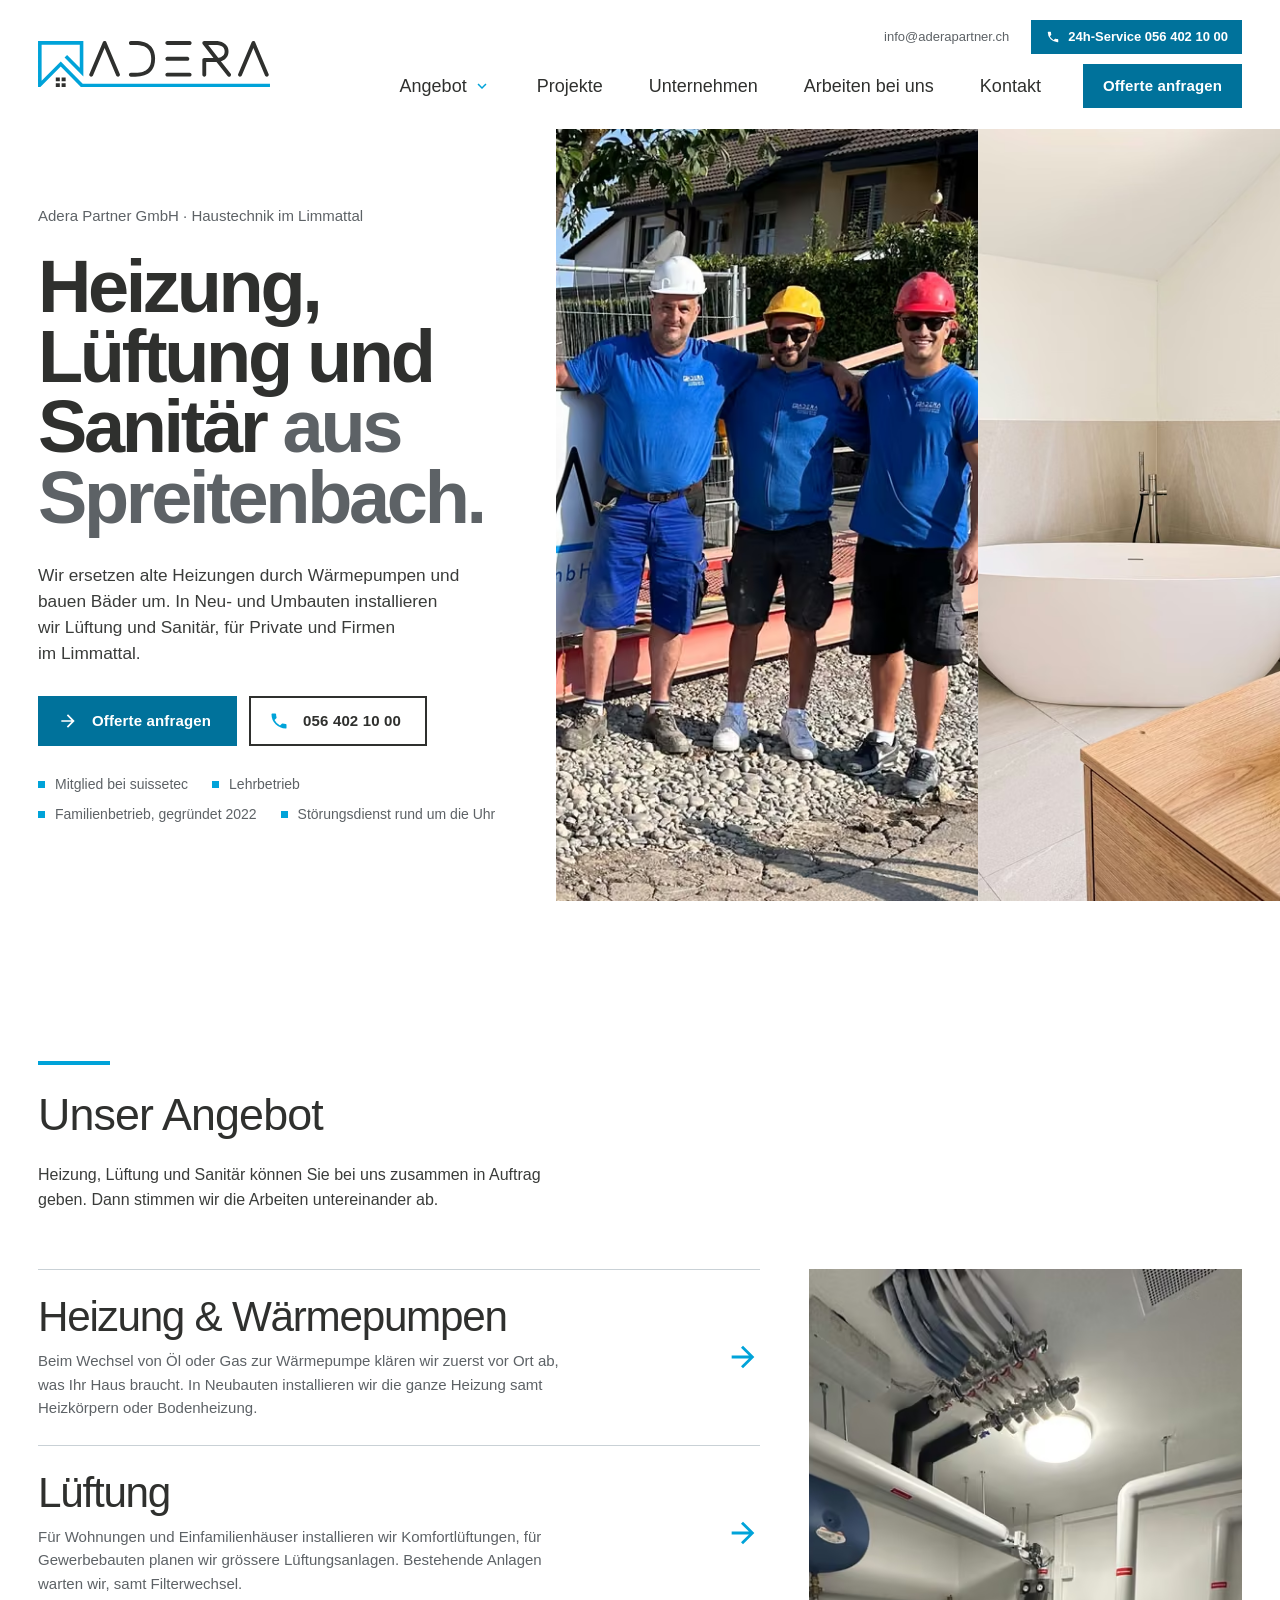
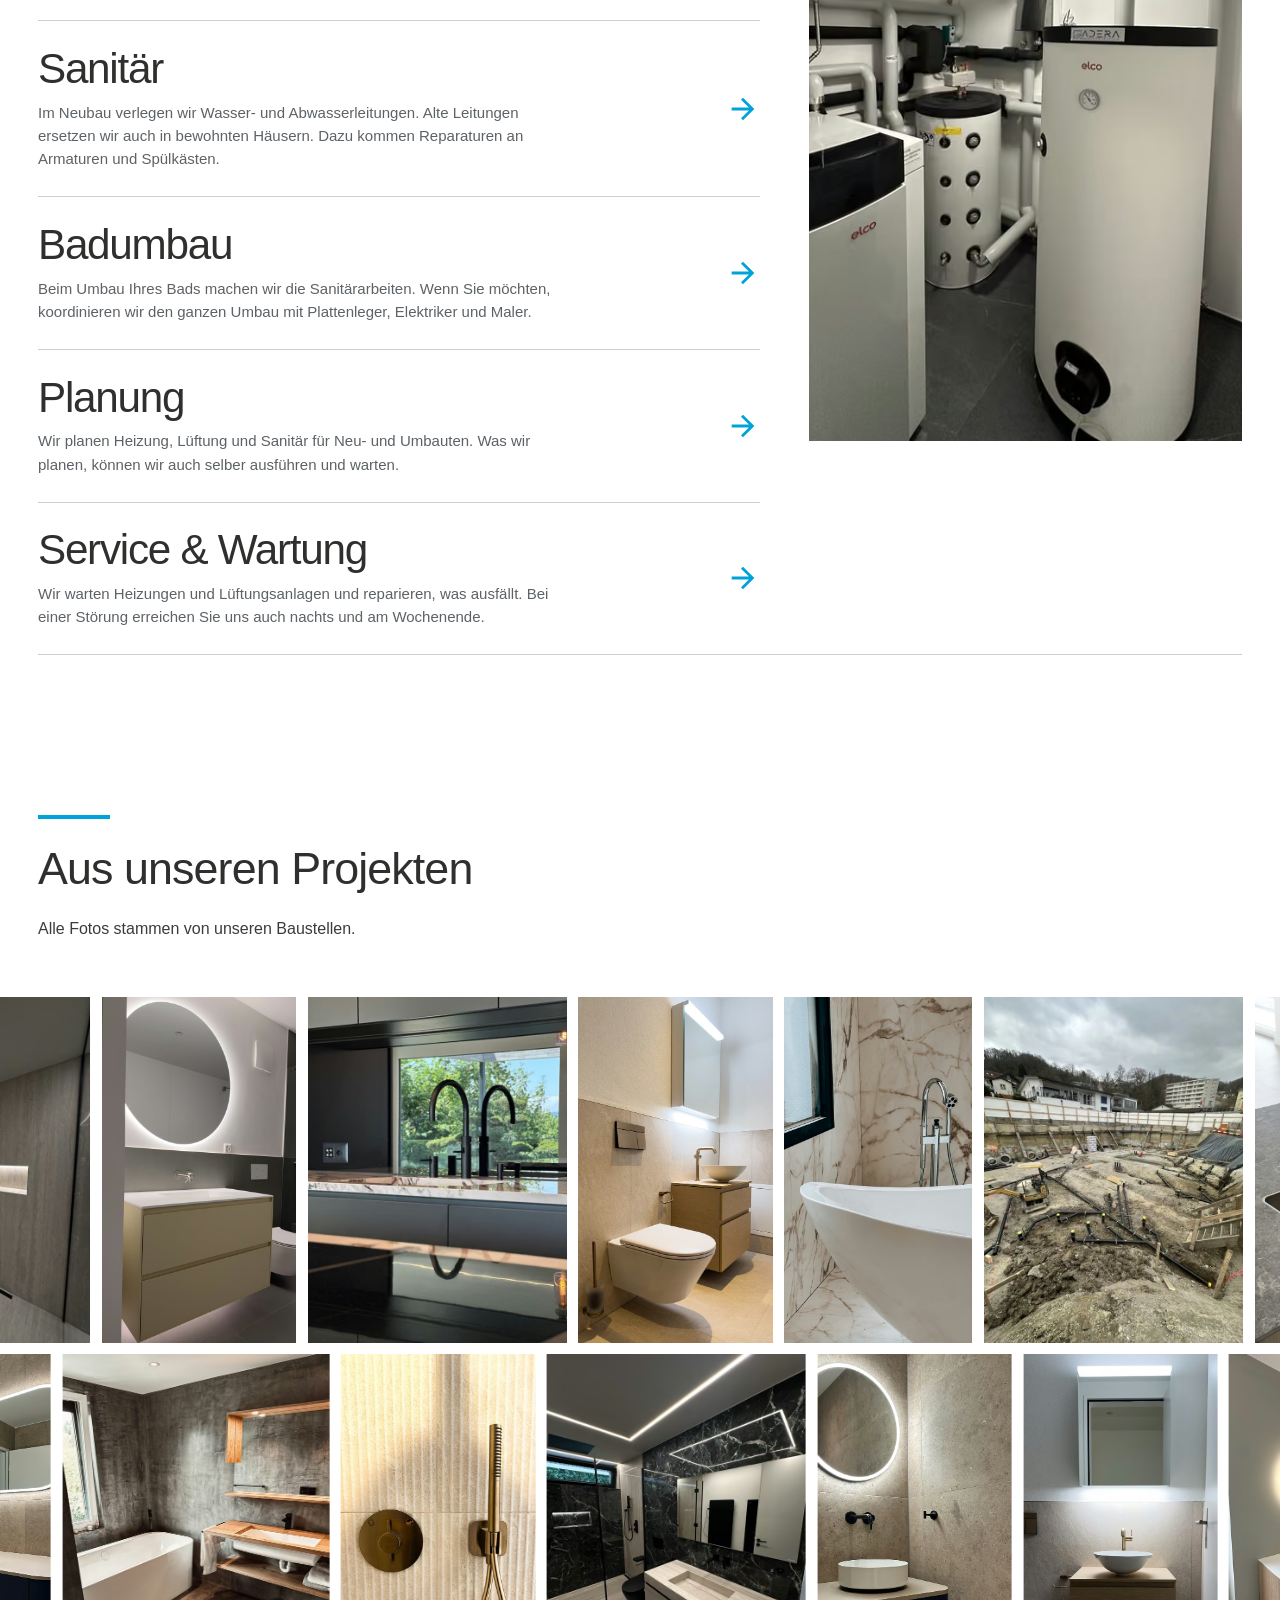
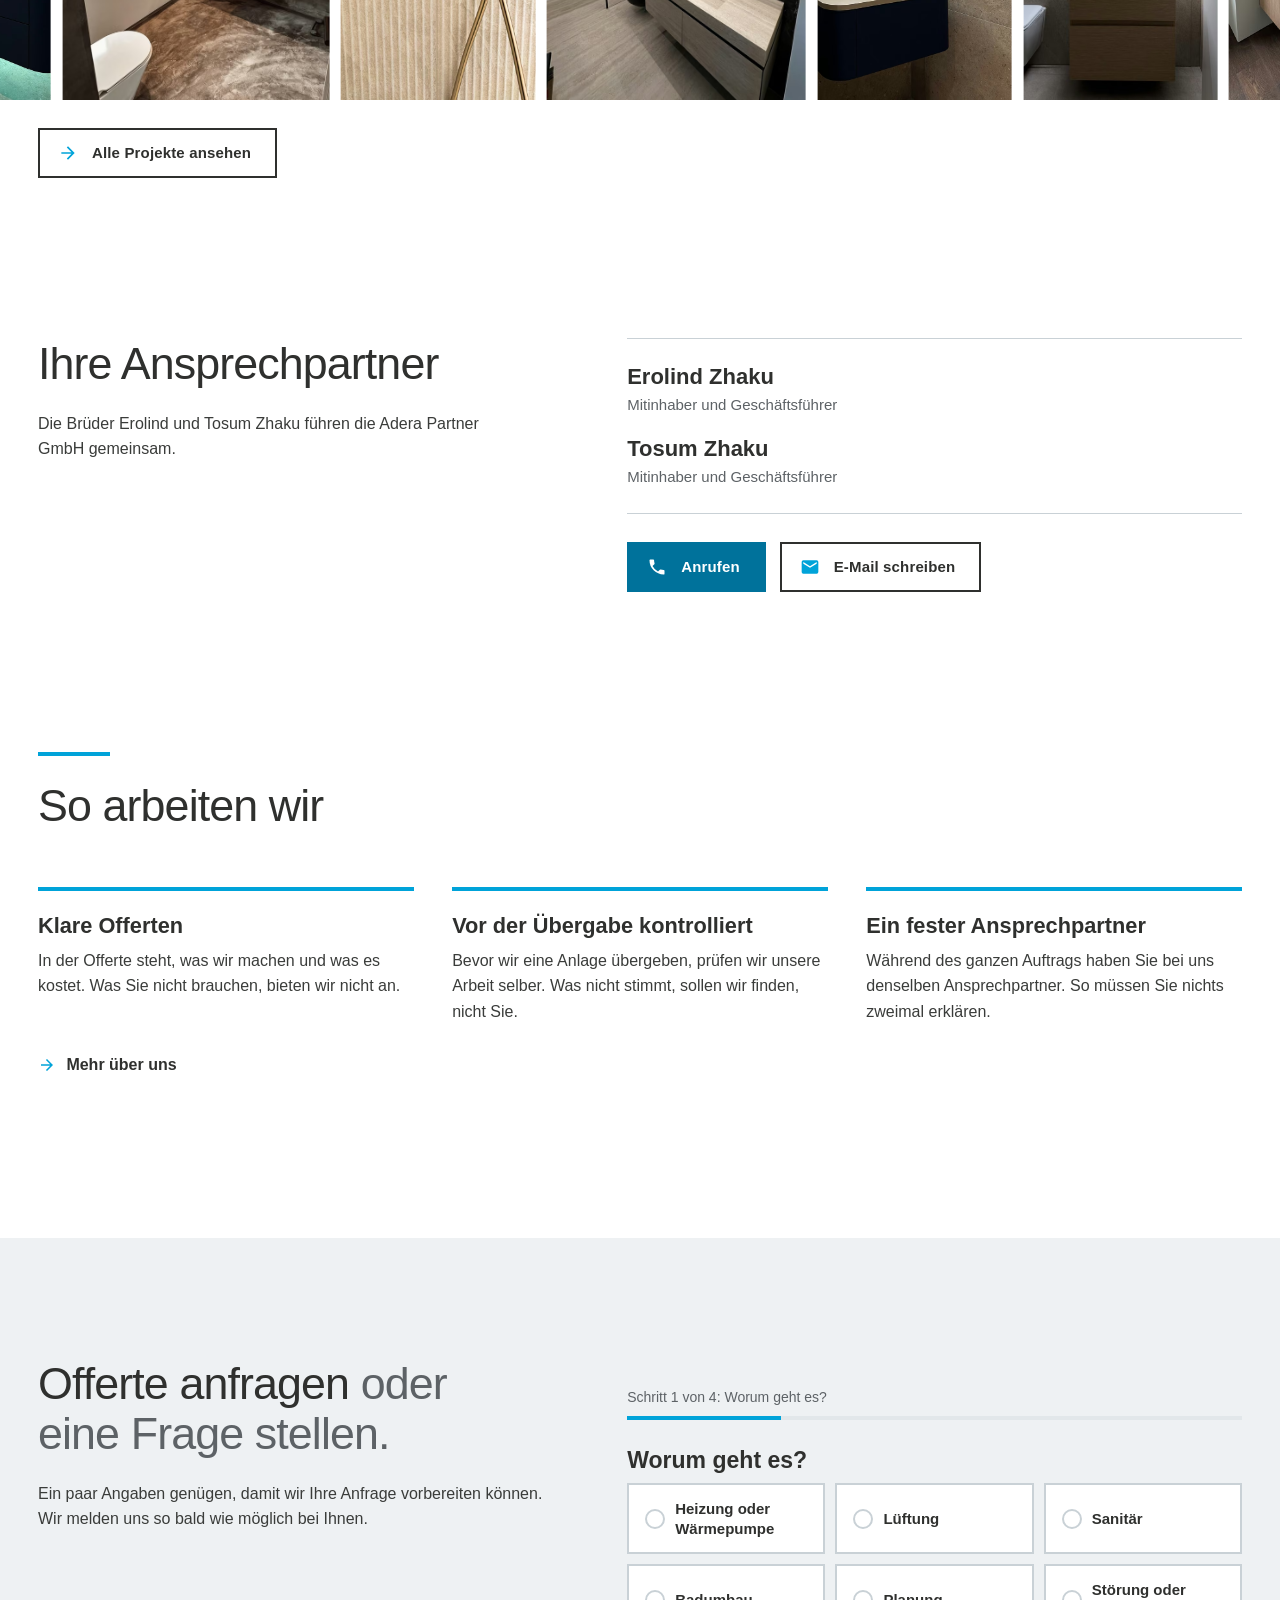
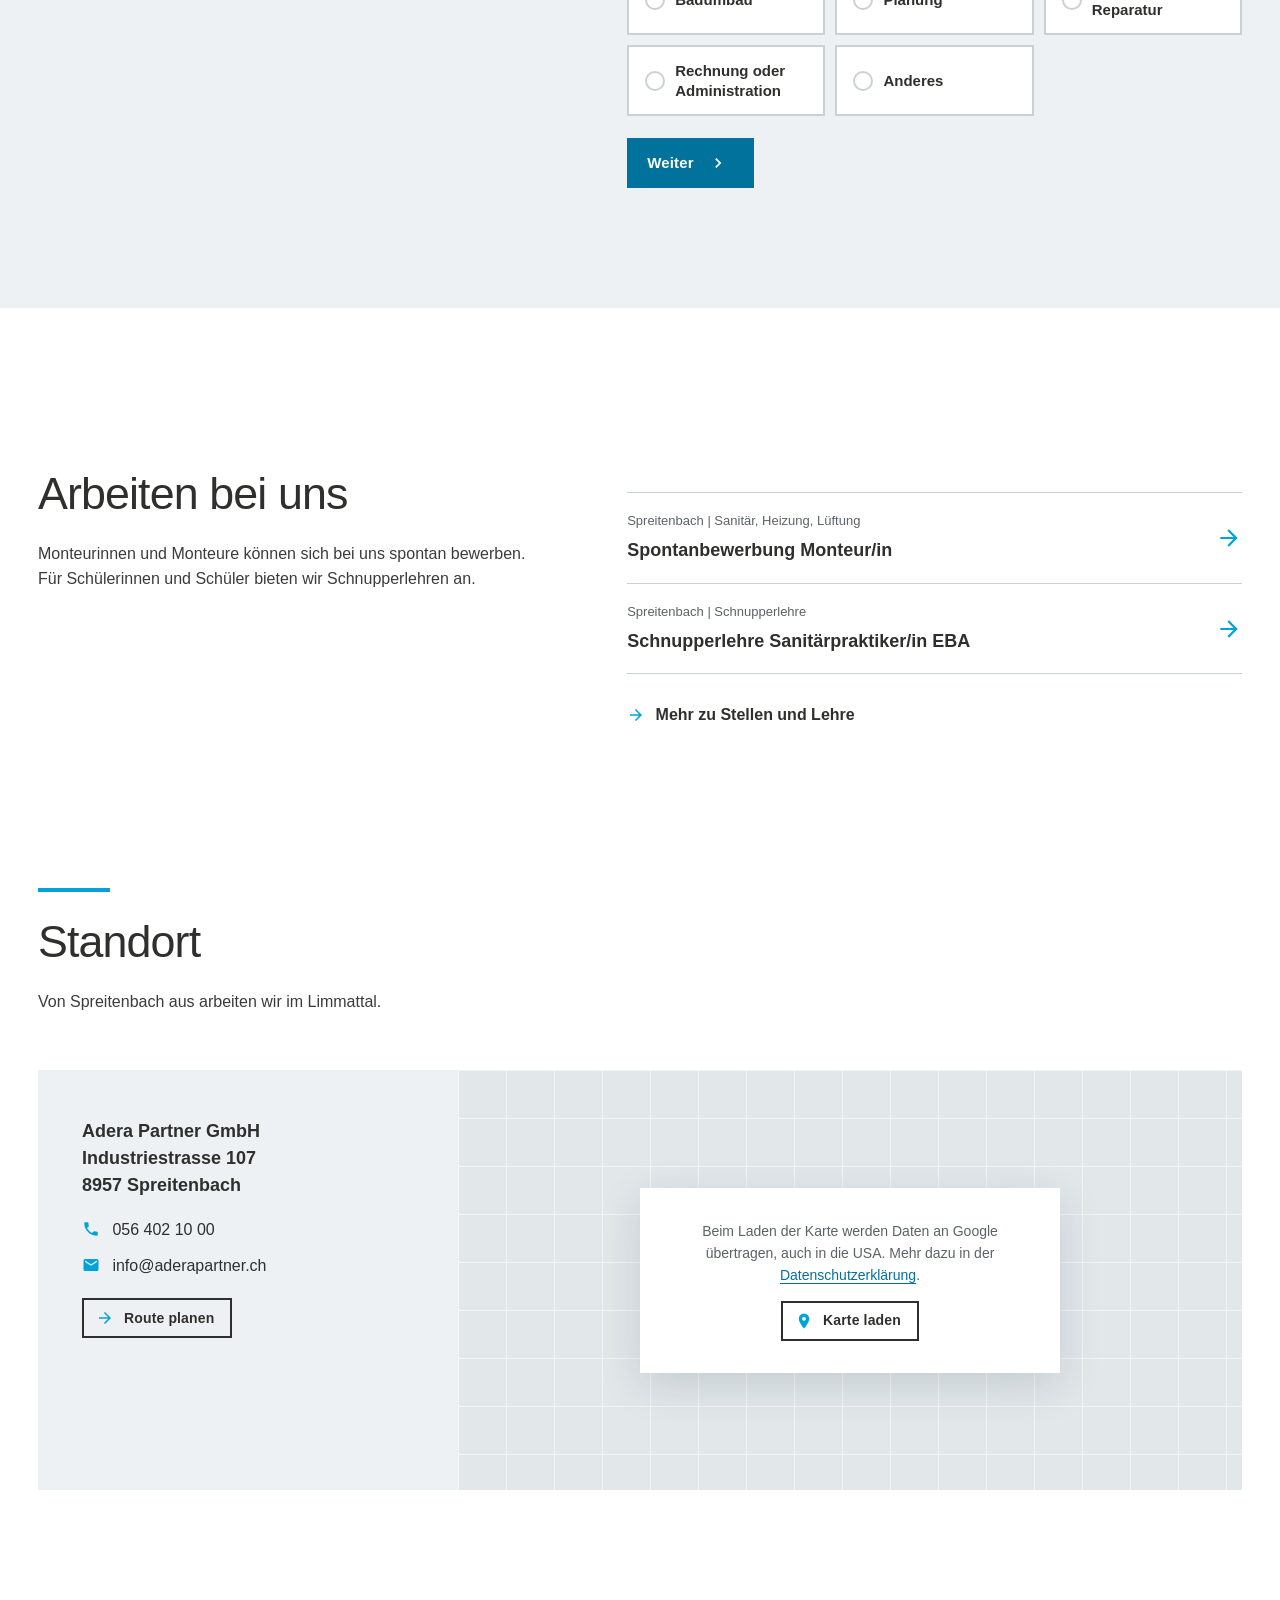
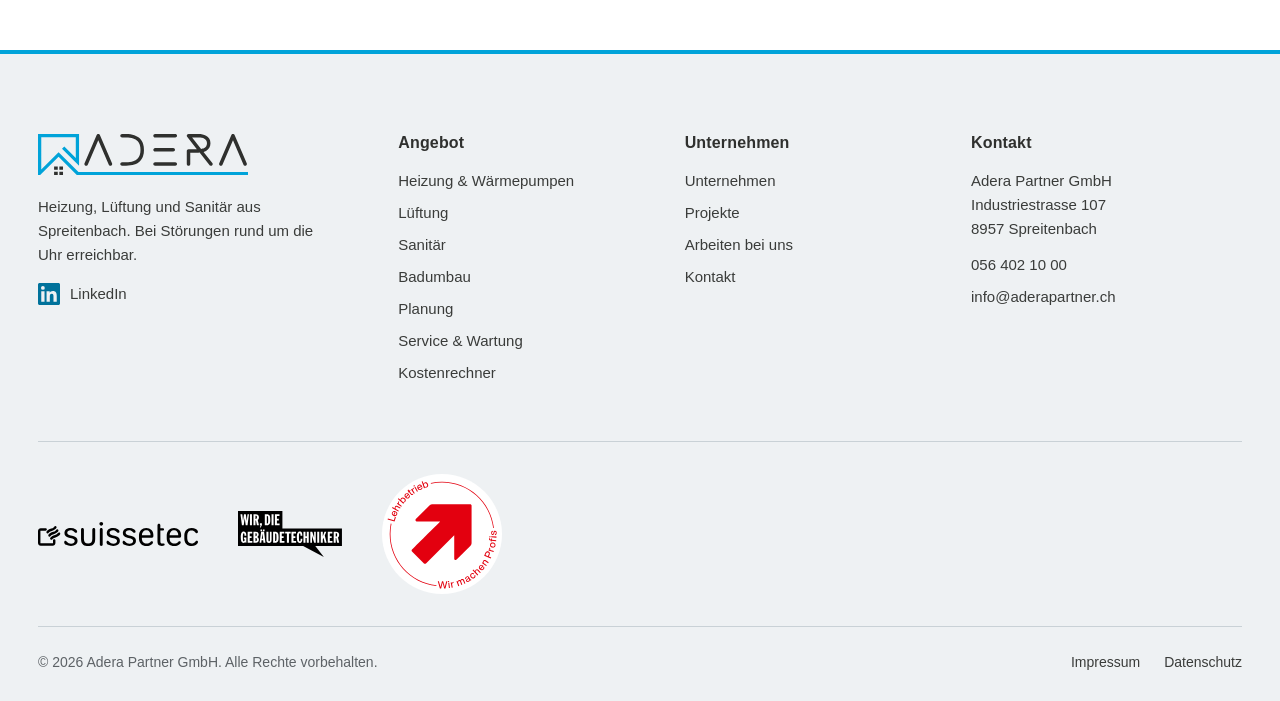
==== commit 9832af01: "Kostenrechner: neue Seite und Menüpunkt (in Arbeit) Seite kostenrechner.html mit den Teilen «Reparat" ====
--- a/website/index.html
+++ b/website/index.html
@@ -251,6 +251,7 @@
               <li><a href="badumbau.html"><span class="i i-arrow" aria-hidden="true"></span>Badumbau</a></li>
               <li><a href="planung.html"><span class="i i-arrow" aria-hidden="true"></span>Planung</a></li>
               <li><a href="service.html"><span class="i i-arrow" aria-hidden="true"></span>Service &amp; Wartung</a></li>
+              <li><a href="kostenrechner.html"><span class="i i-arrow" aria-hidden="true"></span>Kostenrechner</a></li>
             </ul>
           </li>
           <li><a href="projekte.html">Projekte</a></li>
@@ -278,6 +279,7 @@
             <li><a href="badumbau.html">Badumbau</a></li>
             <li><a href="planung.html">Planung</a></li>
             <li><a href="service.html">Service &amp; Wartung</a></li>
+            <li><a href="kostenrechner.html">Kostenrechner</a></li>
           </ul>
         </details>
       </li>
@@ -592,6 +594,7 @@
           <li><a href="badumbau.html">Badumbau</a></li>
           <li><a href="planung.html">Planung</a></li>
           <li><a href="service.html">Service &amp; Wartung</a></li>
+          <li><a href="kostenrechner.html">Kostenrechner</a></li>
         </ul>
       </div>
       <div>
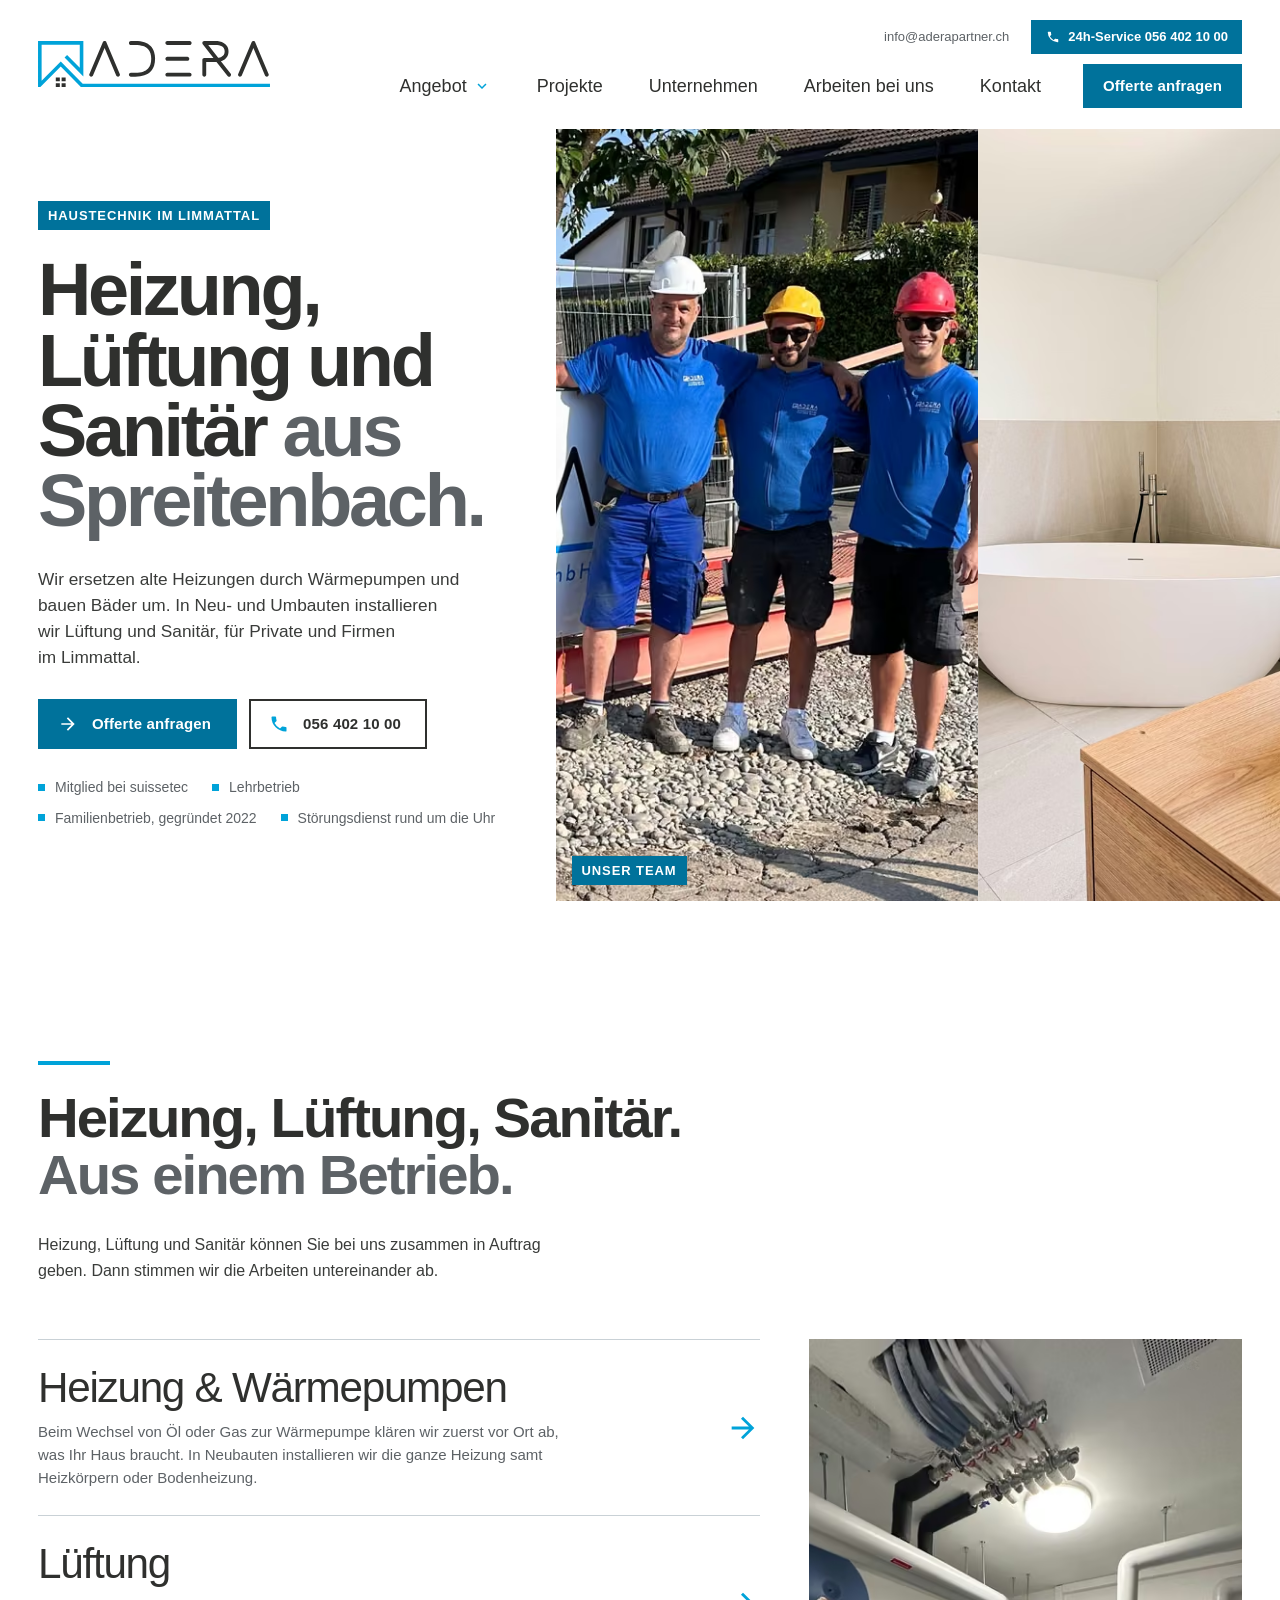
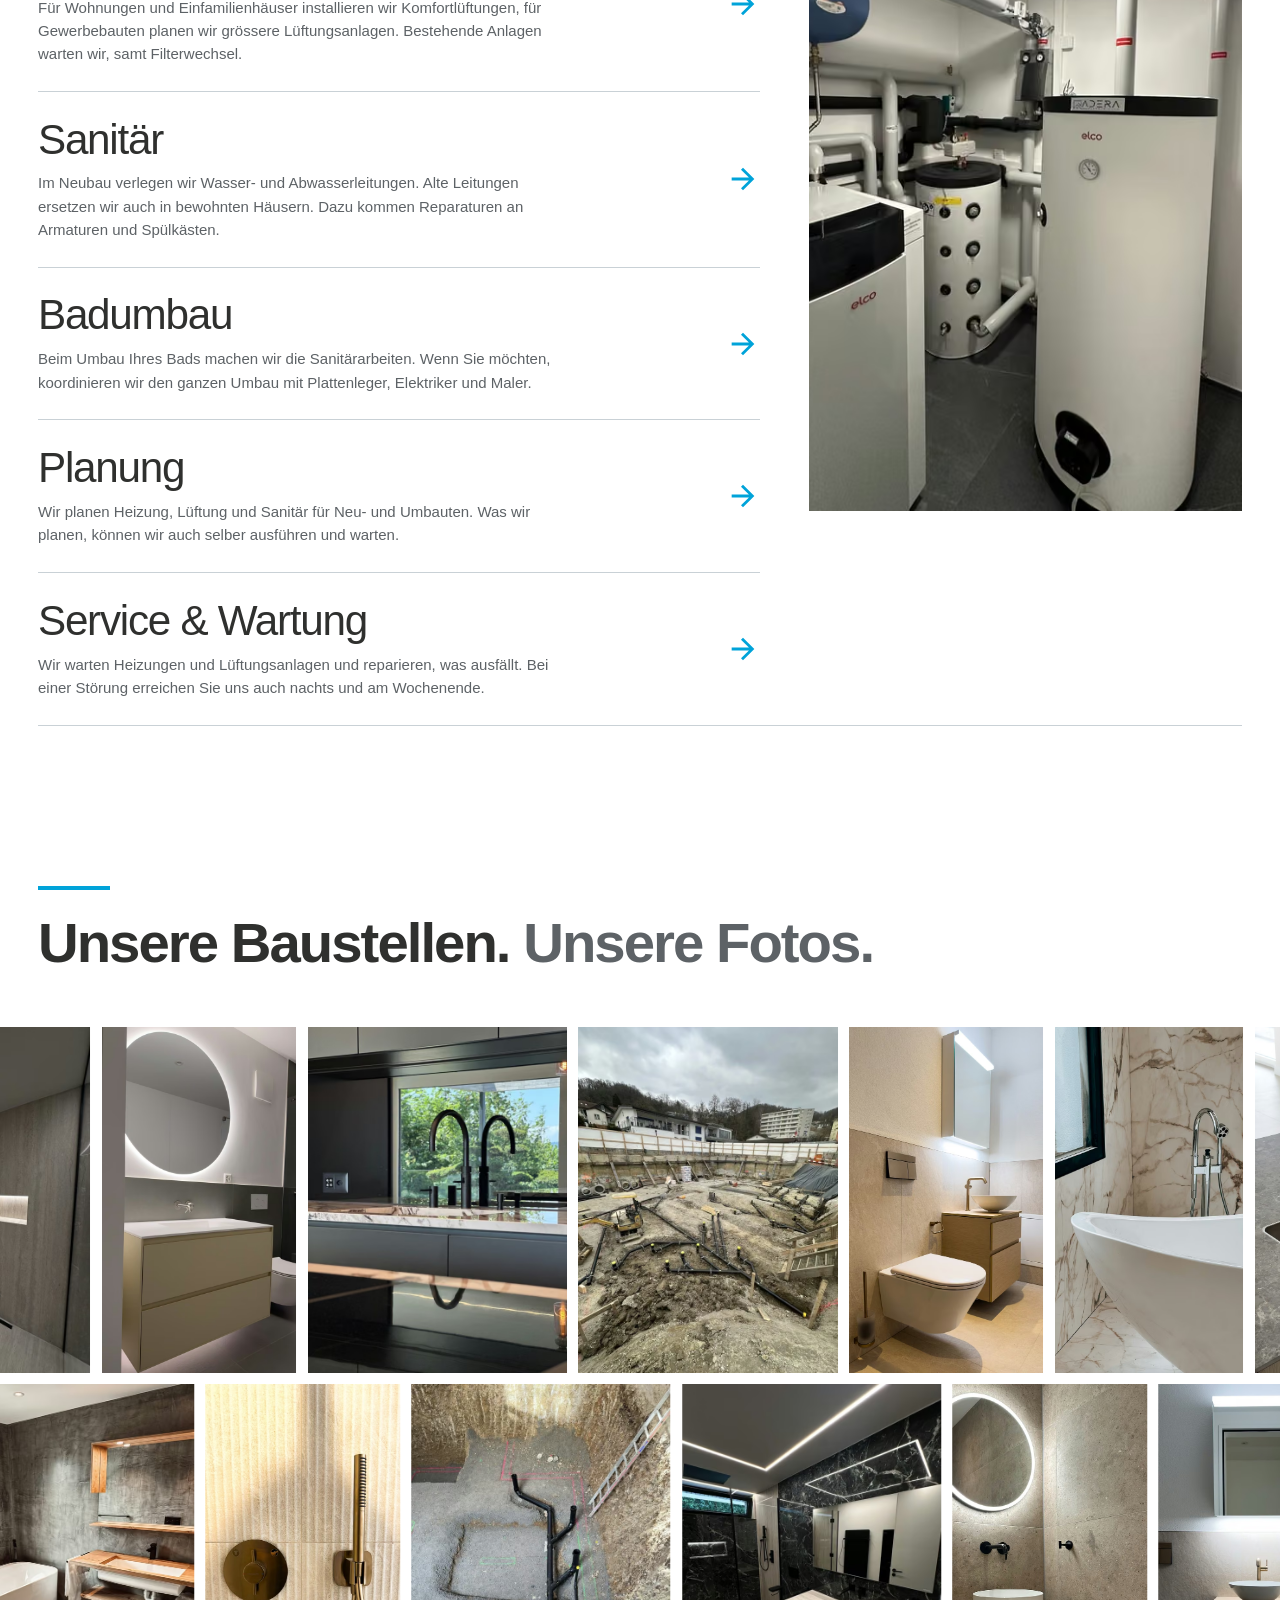
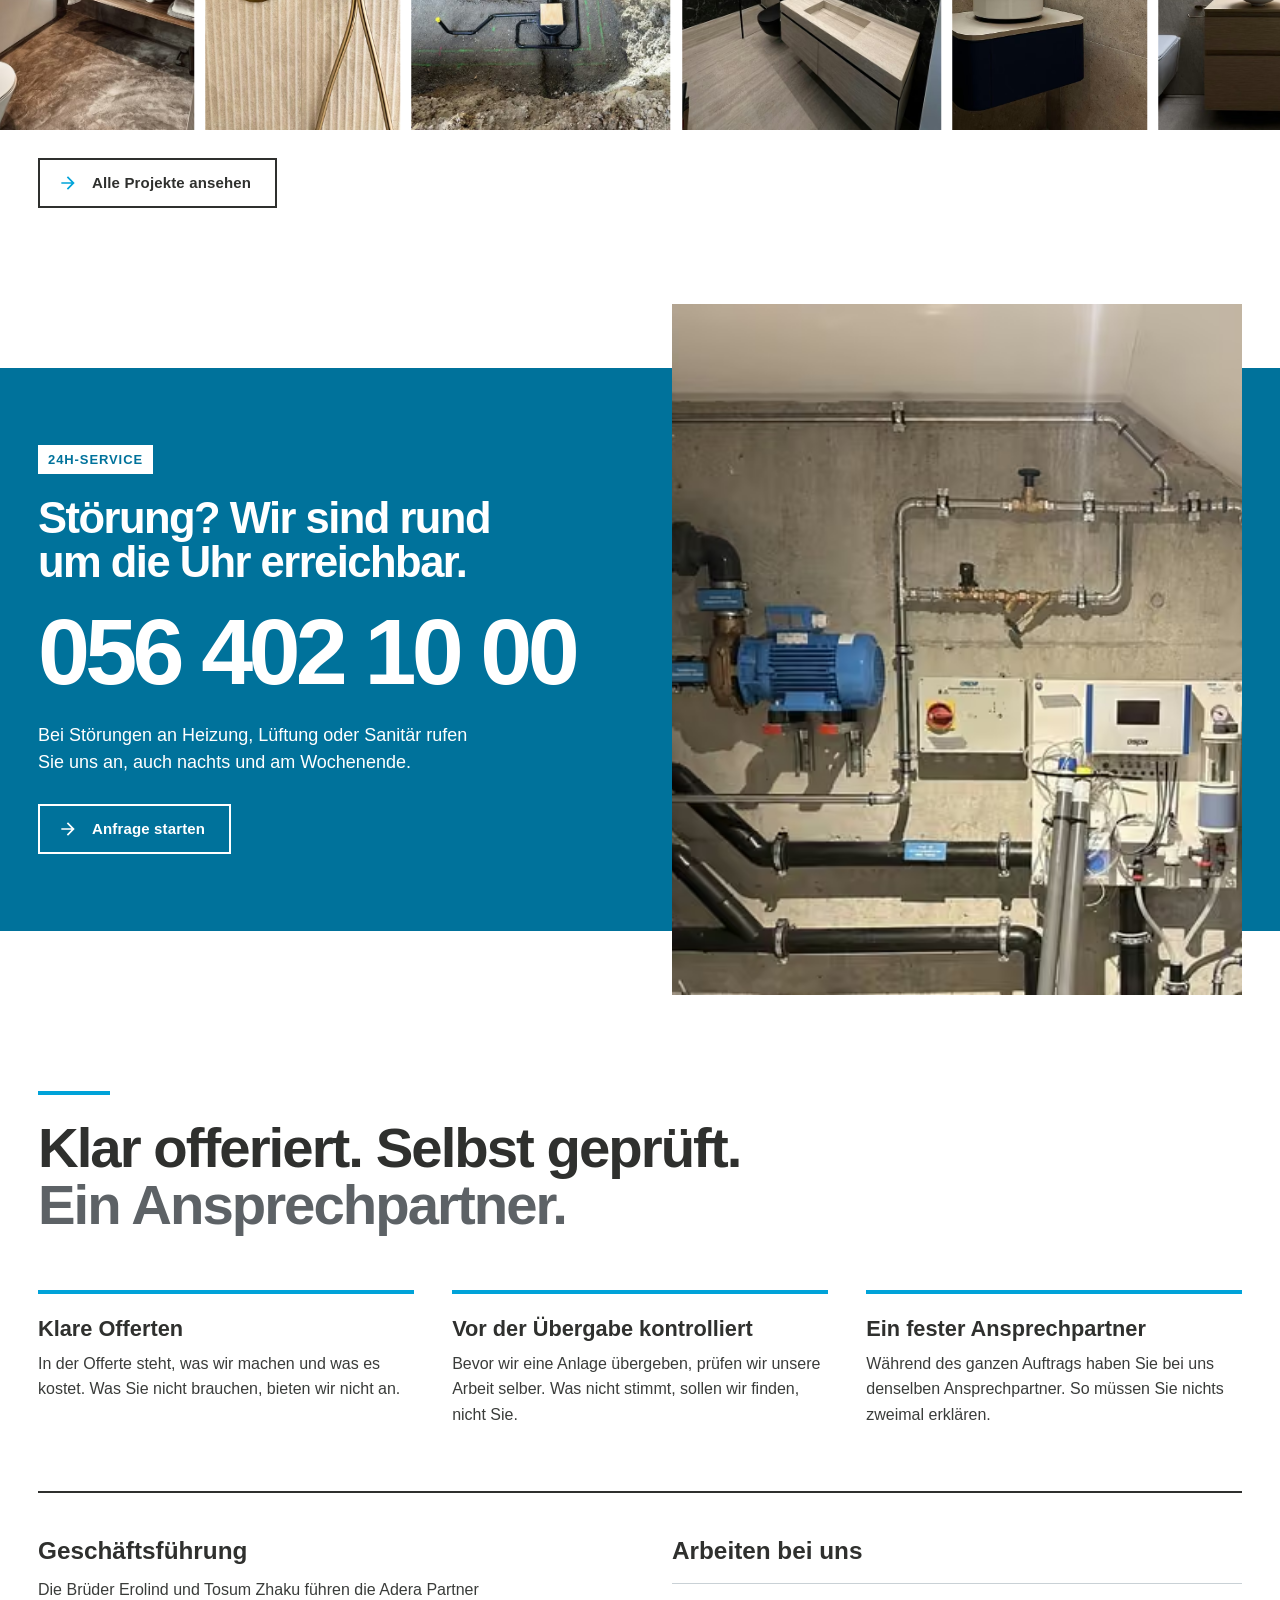
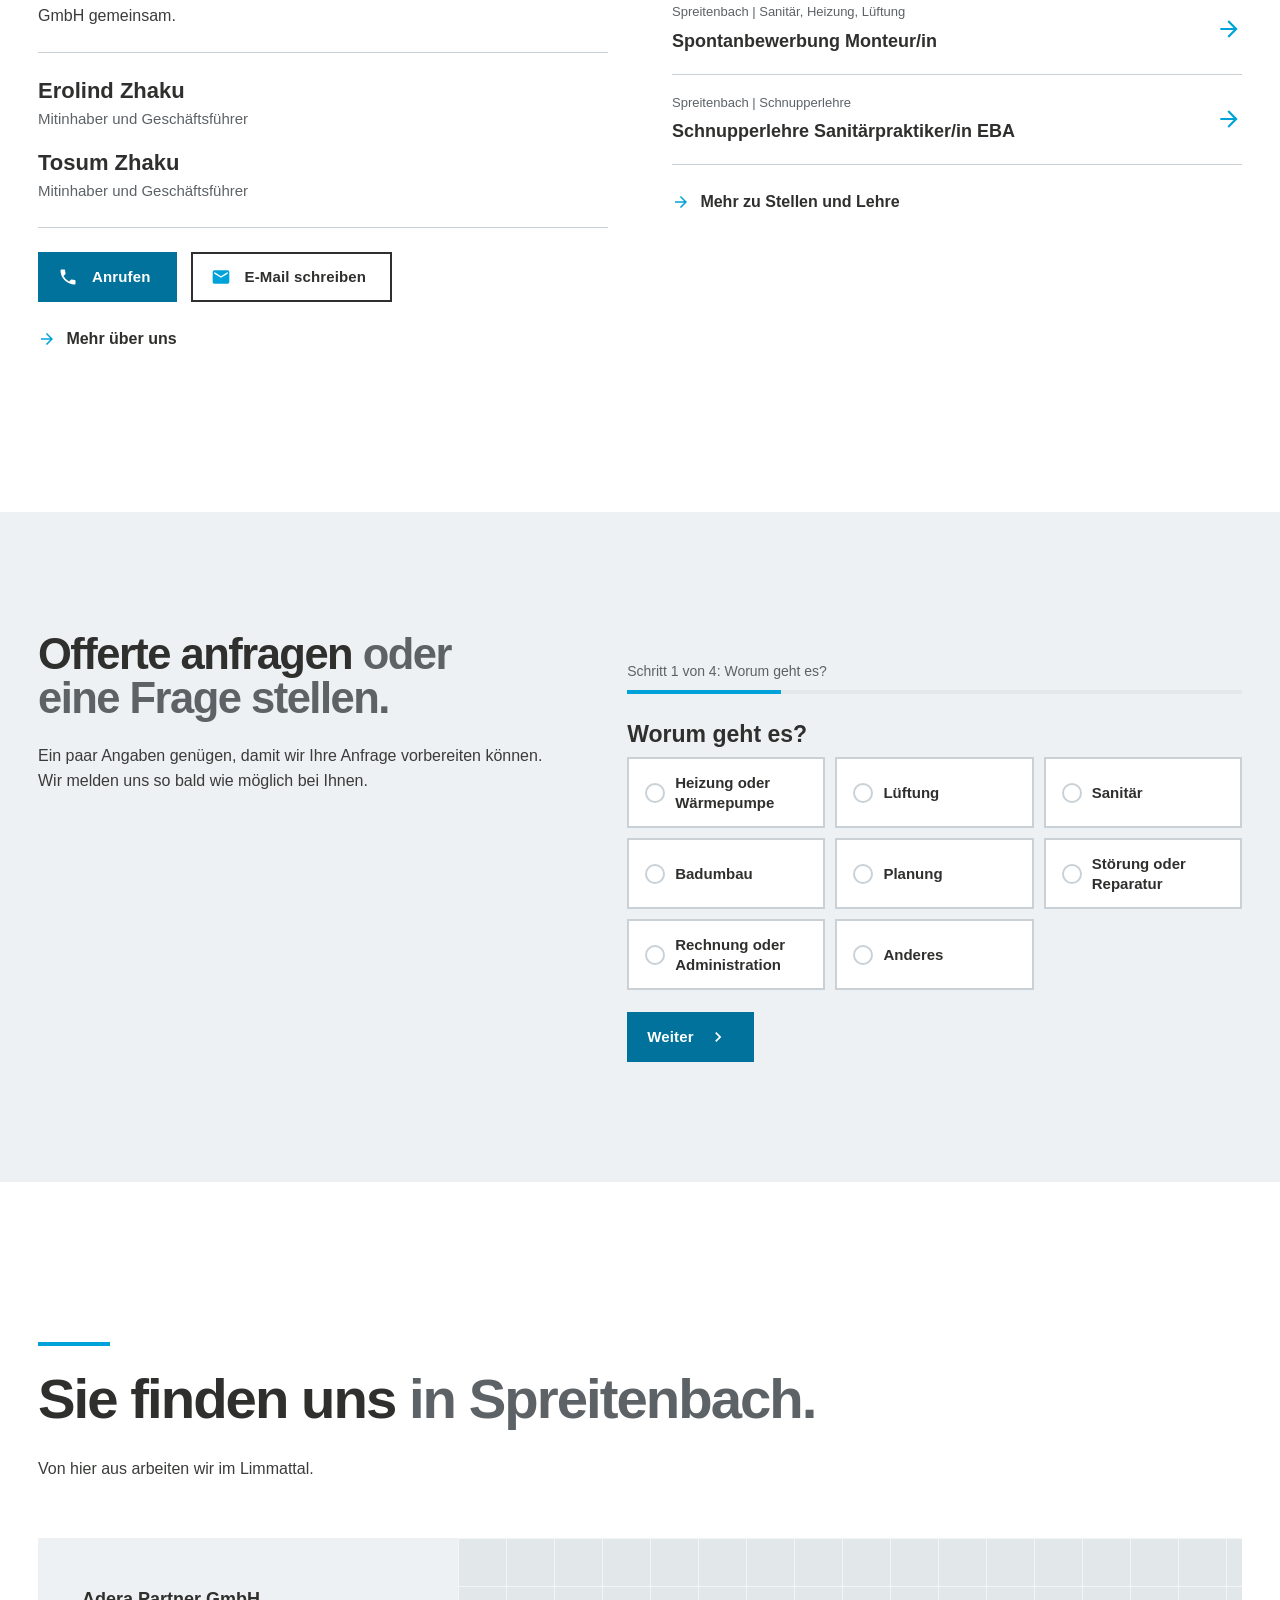
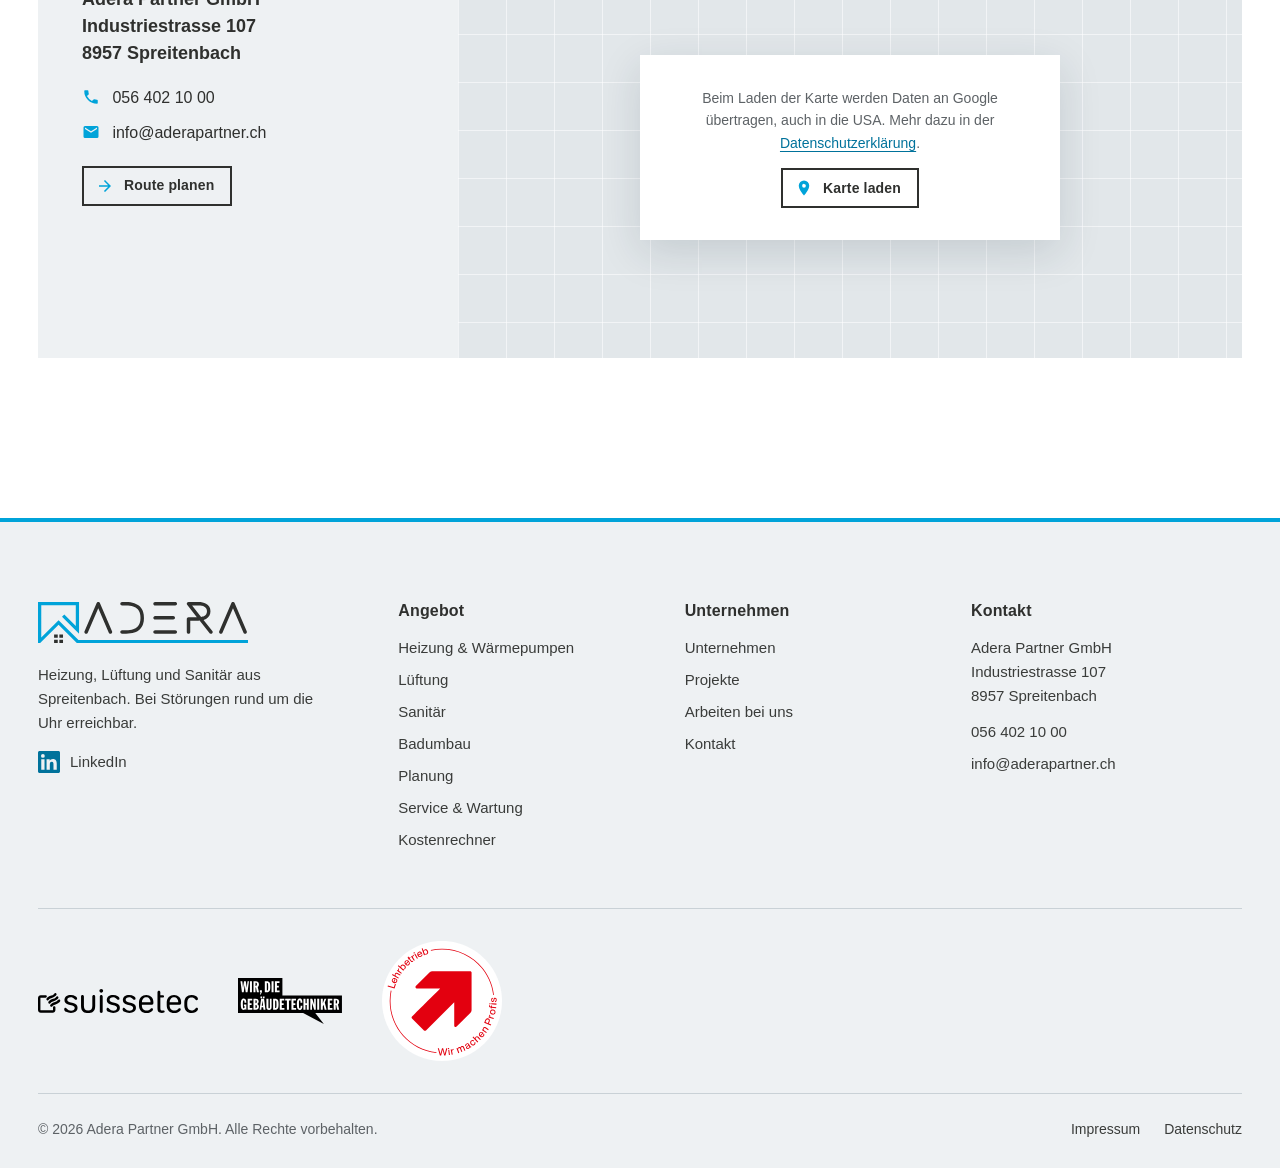
==== commit fc1fef54: "Design-Runde: Zwischenstand (nur lokal gesichert) Noch nicht hochgeladen: Das Teamfoto wird gerade e" ====
--- a/website/index.html
+++ b/website/index.html
@@ -18,7 +18,7 @@
   <meta name="twitter:card" content="summary_large_image">
   <link rel="icon" href="assets/img/favicon.png">
   <link rel="apple-touch-icon" href="assets/img/favicon.png">
-  <link rel="stylesheet" href="assets/css/style.css?v=20261126c">
+  <link rel="stylesheet" href="assets/css/style.css?v=20261126e">
   <!-- JSON-LD: automatisch erzeugt mit werkzeuge/jsonld-einfuegen.py -->
   <script type="application/ld+json">
 {
@@ -298,10 +298,12 @@
 
 <main id="inhalt">
 
-  <!-- Einstieg: Aussage links, rechts Teamfoto und ein Bad bis an den Bildschirmrand (am Handy: Text, dann das Teamfoto) -->
+  <!-- Einstieg: Aussage links, rechts Teamfoto und ein Bad bis an den Bildschirmrand.
+       Am Handy zuerst das Teamfoto, darüber greift der weisse Titelkasten (nur CSS, die Reihenfolge im HTML bleibt).
+       object-position am Teamfoto: 55 % waagrecht für den Bildschirm, 20 % senkrecht für den Querformat-Ausschnitt am Handy (Köpfe sichtbar). -->
   <section class="hero-work" aria-labelledby="hero-title">
     <div class="hero-work__text">
-      <p class="hero-work__kicker">Adera Partner GmbH · Haustechnik im Limmattal</p>
+      <p class="hero-work__kicker tag">Haustechnik im Limmattal</p>
       <h1 id="hero-title">Heizung, Lüftung und Sanitär <span class="soft">aus Spreitenbach.</span></h1>
       <p class="hero-work__lead">Wir ersetzen alte Heizungen durch Wärmepumpen und bauen Bäder um. In Neu- und Umbauten installieren wir Lüftung und Sanitär, für Private und Firmen im Limmattal.</p>
       <div class="hero-work__actions">
@@ -316,7 +318,7 @@
       </ul>
     </div>
     <ul class="hero-work__media" aria-label="Fotos von unserer Arbeit">
-      <li><picture><source type="image/avif" srcset="assets/img/team-adera-600.avif 600w, assets/img/team-adera-900.avif 900w, assets/img/team-adera.avif 1080w" sizes="(max-width: 960px) 100vw, (max-width: 1180px) 50vw, 40vw"><img srcset="assets/img/team-adera-600.jpg 600w, assets/img/team-adera-900.jpg 900w, assets/img/team-adera.jpg 1080w" sizes="(max-width: 960px) 100vw, (max-width: 1180px) 50vw, 40vw" src="assets/img/team-adera-900.jpg" alt="Drei Mitarbeiter der Adera Partner GmbH in blauen Firmen-Shirts und mit Helmen auf einer Baustelle" width="900" height="1202" fetchpriority="high" style="object-position: 55% 50%"></picture></li>
+      <li><picture><source type="image/avif" srcset="assets/img/team-adera-600.avif 600w, assets/img/team-adera-900.avif 900w, assets/img/team-adera.avif 1080w" sizes="(max-width: 960px) 100vw, (max-width: 1180px) 50vw, 40vw"><img srcset="assets/img/team-adera-600.jpg 600w, assets/img/team-adera-900.jpg 900w, assets/img/team-adera.jpg 1080w" sizes="(max-width: 960px) 100vw, (max-width: 1180px) 50vw, 40vw" src="assets/img/team-adera-900.jpg" alt="Drei Mitarbeiter der Adera Partner GmbH in blauen Firmen-Shirts und mit Helmen auf einer Baustelle" width="900" height="1202" fetchpriority="high" style="object-position: 55% 20%"></picture><span class="tag tag--photo" aria-hidden="true">Unser Team</span></li>
       <li><picture><source type="image/avif" srcset="assets/img/wanne-ecke-hell-600.avif 600w, assets/img/wanne-ecke-hell-900.avif 900w, assets/img/wanne-ecke-hell.avif 1125w" sizes="(max-width: 1180px) 50vw, 30vw"><img srcset="assets/img/wanne-ecke-hell-600.jpg 600w, assets/img/wanne-ecke-hell-900.jpg 900w, assets/img/wanne-ecke-hell.jpg 1125w" sizes="(max-width: 1180px) 50vw, 30vw" src="assets/img/wanne-ecke-hell-900.jpg" alt="Freistehende Badewanne mit Standarmatur in der Ecke eines hellen Bads" width="900" height="1600" loading="lazy" style="object-position: 50% 62%"></picture></li>
     </ul>
   </section>
@@ -326,7 +328,7 @@
   <section id="angebot" aria-labelledby="angebot-title">
     <div class="container">
       <div class="section-head">
-        <h2 id="angebot-title">Unser Angebot</h2>
+        <h2 id="angebot-title">Heizung, Lüftung, Sanitär. <span class="soft">Aus einem Betrieb.</span></h2>
         <p>Heizung, Lüftung und Sanitär können Sie bei uns zusammen in Auftrag geben. Dann stimmen wir die Arbeiten untereinander ab.</p>
       </div>
       <ul class="offers" data-offers>
@@ -383,12 +385,12 @@
   </section>
 
   <!-- Projekte: Fotowand. Die beiden Reihen verschieben sich beim Scrollen leicht gegeneinander
-       (nur CSS, in Browsern mit animation-timeline; sonst und bei reduzierter Bewegung stehen sie still). -->
+       (nur CSS, in Browsern mit animation-timeline; sonst und bei reduzierter Bewegung stehen sie still).
+       Die Reihen sind mittig ausgerichtet: die Baustellenfotos stehen in der Mitte, damit sie auch am Handy sichtbar sind. -->
   <section aria-labelledby="projekte-title">
     <div class="container">
       <div class="section-head">
-        <h2 id="projekte-title">Aus unseren Projekten</h2>
-        <p>Alle Fotos stammen von unseren Baustellen.</p>
+        <h2 id="projekte-title">Unsere Baustellen. <span class="soft">Unsere Fotos.</span></h2>
       </div>
     </div>
     <div class="photowall" role="group" aria-label="Fotos aus unseren Projekten">
@@ -396,15 +398,16 @@
         <li><picture><source type="image/avif" srcset="assets/img/dusche-nischen-600.avif 600w, assets/img/dusche-nischen-900.avif 900w, assets/img/dusche-nischen-1200.avif 1200w, assets/img/dusche-nischen.avif 1500w" sizes="(max-width: 714px) 160px, 22vw"><img srcset="assets/img/dusche-nischen-600.jpg 600w, assets/img/dusche-nischen-900.jpg 900w, assets/img/dusche-nischen-1200.jpg 1200w, assets/img/dusche-nischen.jpg 1500w" sizes="(max-width: 714px) 160px, 22vw" src="assets/img/dusche-nischen-900.jpg" alt="Dusche mit Regenbrause und zwei beleuchteten Nischen in der Wand" width="900" height="1200" loading="lazy"></picture></li>
         <li><picture><source type="image/avif" srcset="assets/img/waschtisch-rundspiegel-hell-600.avif 600w, assets/img/waschtisch-rundspiegel-hell-900.avif 900w, assets/img/waschtisch-rundspiegel-hell.avif 1126w" sizes="(max-width: 714px) 160px, 22vw"><img srcset="assets/img/waschtisch-rundspiegel-hell-600.jpg 600w, assets/img/waschtisch-rundspiegel-hell-900.jpg 900w, assets/img/waschtisch-rundspiegel-hell.jpg 1126w" sizes="(max-width: 714px) 160px, 22vw" src="assets/img/waschtisch-rundspiegel-hell-900.jpg" alt="Waschtisch mit hellem Unterschrank und rundem, hinterleuchtetem Spiegel" width="900" height="1599" loading="lazy"></picture></li>
         <li><picture><source type="image/avif" srcset="assets/img/kueche-quooker-600.avif 600w, assets/img/kueche-quooker-900.avif 900w, assets/img/kueche-quooker-1200.avif 1200w, assets/img/kueche-quooker.avif 1500w" sizes="(max-width: 714px) 160px, 22vw"><img srcset="assets/img/kueche-quooker-600.jpg 600w, assets/img/kueche-quooker-900.jpg 900w, assets/img/kueche-quooker-1200.jpg 1200w, assets/img/kueche-quooker.jpg 1500w" sizes="(max-width: 714px) 160px, 22vw" src="assets/img/kueche-quooker-900.jpg" alt="Zwei schwarze Küchenarmaturen vor einem Fenster" width="900" height="1200" loading="lazy"></picture></li>
+        <li><picture><source type="image/avif" srcset="assets/img/baustelle-grundleitungen-600.avif 600w, assets/img/baustelle-grundleitungen-900.avif 900w, assets/img/baustelle-grundleitungen-1200.avif 1200w, assets/img/baustelle-grundleitungen.avif 1500w" sizes="(max-width: 714px) 160px, 22vw"><img srcset="assets/img/baustelle-grundleitungen-600.jpg 600w, assets/img/baustelle-grundleitungen-900.jpg 900w, assets/img/baustelle-grundleitungen-1200.jpg 1200w, assets/img/baustelle-grundleitungen.jpg 1500w" sizes="(max-width: 714px) 160px, 22vw" src="assets/img/baustelle-grundleitungen-900.jpg" alt="Neubau-Baustelle mit verlegten Grundleitungen in der Baugrube" width="900" height="1200" loading="lazy"></picture></li>
         <li><picture><source type="image/avif" srcset="assets/img/wc-waschtisch-bronze-600.avif 600w, assets/img/wc-waschtisch-bronze-900.avif 900w, assets/img/wc-waschtisch-bronze.avif 1125w" sizes="(max-width: 714px) 160px, 22vw"><img srcset="assets/img/wc-waschtisch-bronze-600.jpg 600w, assets/img/wc-waschtisch-bronze-900.jpg 900w, assets/img/wc-waschtisch-bronze.jpg 1125w" sizes="(max-width: 714px) 160px, 22vw" src="assets/img/wc-waschtisch-bronze-900.jpg" alt="Wand-WC und Waschtisch aus Holz mit bronzefarbener Armatur" width="900" height="1600" loading="lazy"></picture></li>
         <li><picture><source type="image/avif" srcset="assets/img/wanne-marmor-600.avif 600w, assets/img/wanne-marmor-900.avif 900w, assets/img/wanne-marmor.avif 1089w" sizes="(max-width: 714px) 160px, 22vw"><img srcset="assets/img/wanne-marmor-600.jpg 600w, assets/img/wanne-marmor-900.jpg 900w, assets/img/wanne-marmor.jpg 1089w" sizes="(max-width: 714px) 160px, 22vw" src="assets/img/wanne-marmor-900.jpg" alt="Freistehende Badewanne vor Platten in Marmoroptik" width="900" height="1652" loading="lazy"></picture></li>
-        <li><picture><source type="image/avif" srcset="assets/img/baustelle-grundleitungen-600.avif 600w, assets/img/baustelle-grundleitungen-900.avif 900w, assets/img/baustelle-grundleitungen-1200.avif 1200w, assets/img/baustelle-grundleitungen.avif 1500w" sizes="(max-width: 714px) 160px, 22vw"><img srcset="assets/img/baustelle-grundleitungen-600.jpg 600w, assets/img/baustelle-grundleitungen-900.jpg 900w, assets/img/baustelle-grundleitungen-1200.jpg 1200w, assets/img/baustelle-grundleitungen.jpg 1500w" sizes="(max-width: 714px) 160px, 22vw" src="assets/img/baustelle-grundleitungen-900.jpg" alt="Neubau-Baustelle mit verlegten Grundleitungen in der Baugrube" width="900" height="1200" loading="lazy"></picture></li>
         <li><picture><source type="image/avif" srcset="assets/img/kueche-spuele-600.avif 600w, assets/img/kueche-spuele-900.avif 900w, assets/img/kueche-spuele.avif 1125w" sizes="(max-width: 714px) 160px, 22vw"><img srcset="assets/img/kueche-spuele-600.jpg 600w, assets/img/kueche-spuele-900.jpg 900w, assets/img/kueche-spuele.jpg 1125w" sizes="(max-width: 714px) 160px, 22vw" src="assets/img/kueche-spuele-900.jpg" alt="Küchenspüle aus Chromstahl mit Armatur in einer Abdeckung aus Stein" width="900" height="1600" loading="lazy"></picture></li>
       </ul>
       <ul class="photowall__row">
         <li><picture><source type="image/avif" srcset="assets/img/waschtisch-blau-led-600.avif 600w, assets/img/waschtisch-blau-led-900.avif 900w, assets/img/waschtisch-blau-led.avif 1125w" sizes="(max-width: 714px) 160px, 22vw"><img srcset="assets/img/waschtisch-blau-led-600.jpg 600w, assets/img/waschtisch-blau-led-900.jpg 900w, assets/img/waschtisch-blau-led.jpg 1125w" sizes="(max-width: 714px) 160px, 22vw" src="assets/img/waschtisch-blau-led-900.jpg" alt="Waschtisch mit dunkelblauem Unterschrank, Lichtband am Boden und ovalem Lichtspiegel" width="900" height="1600" loading="lazy"></picture></li>
         <li><picture><source type="image/avif" srcset="assets/img/bad-beton-600.avif 600w, assets/img/bad-beton-900.avif 900w, assets/img/bad-beton-1200.avif 1200w, assets/img/bad-beton.avif 1545w" sizes="(max-width: 714px) 160px, 22vw"><img srcset="assets/img/bad-beton-600.jpg 600w, assets/img/bad-beton-900.jpg 900w, assets/img/bad-beton-1200.jpg 1200w, assets/img/bad-beton.jpg 1545w" sizes="(max-width: 714px) 160px, 22vw" src="assets/img/bad-beton-900.jpg" alt="Bad in Betonoptik mit Badewanne und Waschtisch aus Holz" width="900" height="1165" loading="lazy"></picture></li>
         <li><picture><source type="image/avif" srcset="assets/img/dusche-armatur-bronze-600.avif 600w, assets/img/dusche-armatur-bronze-900.avif 900w, assets/img/dusche-armatur-bronze.avif 1125w" sizes="(max-width: 714px) 160px, 22vw"><img srcset="assets/img/dusche-armatur-bronze-600.jpg 600w, assets/img/dusche-armatur-bronze-900.jpg 900w, assets/img/dusche-armatur-bronze.jpg 1125w" sizes="(max-width: 714px) 160px, 22vw" src="assets/img/dusche-armatur-bronze-900.jpg" alt="Bronzefarbene Duscharmatur mit Handbrause vor gerillten Platten" width="900" height="1600" loading="lazy"></picture></li>
+        <li><picture><source type="image/avif" srcset="assets/img/baugrube-leitungen-600.avif 600w, assets/img/baugrube-leitungen-900.avif 900w, assets/img/baugrube-leitungen-1200.avif 1200w, assets/img/baugrube-leitungen.avif 1500w" sizes="(max-width: 714px) 160px, 22vw"><img srcset="assets/img/baugrube-leitungen-600.jpg 600w, assets/img/baugrube-leitungen-900.jpg 900w, assets/img/baugrube-leitungen-1200.jpg 1200w, assets/img/baugrube-leitungen.jpg 1500w" sizes="(max-width: 714px) 160px, 22vw" src="assets/img/baugrube-leitungen-900.jpg" alt="Schwarze Grundleitungen mit Schacht in einer Baugrube" width="900" height="1200" loading="lazy"></picture></li>
         <li><picture><source type="image/avif" srcset="assets/img/bad-marmor-schwarz-600.avif 600w, assets/img/bad-marmor-schwarz-900.avif 900w, assets/img/bad-marmor-schwarz-1200.avif 1200w, assets/img/bad-marmor-schwarz.avif 1500w" sizes="(max-width: 714px) 160px, 22vw"><img srcset="assets/img/bad-marmor-schwarz-600.jpg 600w, assets/img/bad-marmor-schwarz-900.jpg 900w, assets/img/bad-marmor-schwarz-1200.jpg 1200w, assets/img/bad-marmor-schwarz.jpg 1500w" sizes="(max-width: 714px) 160px, 22vw" src="assets/img/bad-marmor-schwarz-900.jpg" alt="Bad mit dunklen Platten in Marmoroptik, Lichtlinien an der Decke und hellem Waschtisch" width="900" height="1200" loading="lazy"></picture></li>
         <li><picture><source type="image/avif" srcset="assets/img/lavabo-rundspiegel-blau-600.avif 600w, assets/img/lavabo-rundspiegel-blau-900.avif 900w, assets/img/lavabo-rundspiegel-blau.avif 1125w" sizes="(max-width: 714px) 160px, 22vw"><img srcset="assets/img/lavabo-rundspiegel-blau-600.jpg 600w, assets/img/lavabo-rundspiegel-blau-900.jpg 900w, assets/img/lavabo-rundspiegel-blau.jpg 1125w" sizes="(max-width: 714px) 160px, 22vw" src="assets/img/lavabo-rundspiegel-blau-900.jpg" alt="Aufsatzlavabo auf dunkelblauem Unterschrank mit rundem Lichtspiegel und schwarzer Armatur" width="900" height="1600" loading="lazy"></picture></li>
         <li><picture><source type="image/avif" srcset="assets/img/waschtisch-schale-messing-600.avif 600w, assets/img/waschtisch-schale-messing-900.avif 900w, assets/img/waschtisch-schale-messing.avif 1125w" sizes="(max-width: 714px) 160px, 22vw"><img srcset="assets/img/waschtisch-schale-messing-600.jpg 600w, assets/img/waschtisch-schale-messing-900.jpg 900w, assets/img/waschtisch-schale-messing.jpg 1125w" sizes="(max-width: 714px) 160px, 22vw" src="assets/img/waschtisch-schale-messing-900.jpg" alt="Waschtisch mit Aufsatzschale und messingfarbener Armatur unter einem Spiegelschrank" width="900" height="1600" loading="lazy"></picture></li>
@@ -416,31 +419,29 @@
     </div>
   </section>
 
-  <!-- Ansprechpartner (das Teamfoto steht schon im Einstieg, darum hier ohne Foto) -->
-  <section aria-labelledby="team-title">
-    <div class="container intro">
-      <div>
-        <h2 id="team-title">Ihre Ansprechpartner</h2>
-        <p>Die Brüder Erolind und Tosum Zhaku führen die Adera Partner GmbH gemeinsam.</p>
-      </div>
-      <div class="team__text">
-        <ul class="team__names">
-          <li><strong>Erolind Zhaku</strong><span>Mitinhaber und Geschäftsführer</span></li>
-          <li><strong>Tosum Zhaku</strong><span>Mitinhaber und Geschäftsführer</span></li>
-        </ul>
-        <div class="btn-row">
-          <a class="btn btn--solid" href="tel:+41564021000"><span class="i i-phone" aria-hidden="true"></span>Anrufen</a>
-          <a class="btn" href="mailto:info@aderapartner.ch"><span class="i i-mail" aria-hidden="true"></span>E-Mail schreiben</a>
-        </div>
+  <!-- 24h-Service: die einzige blaue Fläche der Startseite (Regel: höchstens eine pro Seite).
+       Das Querformat-Foto ragt oben und unten über das Band (am Handy nur unten). CSS: «Design-Runde suissetec», V4. -->
+  <section class="band band--service" aria-labelledby="service-title">
+    <div class="container band__inner">
+      <div class="band__text">
+        <p class="tag tag--light">24h-Service</p>
+        <h2 id="service-title">Störung? Wir sind rund um die Uhr erreichbar.</h2>
+        <a class="band__phone" href="tel:+41564021000"><span class="visually-hidden">Anrufen: </span>056&nbsp;402&nbsp;10&nbsp;00</a>
+        <p>Bei Störungen an Heizung, Lüftung oder Sanitär rufen Sie uns an, auch nachts und am Wochenende.</p>
+        <div class="btn-row"><a class="btn btn--light" href="kontakt.html?thema=service#formular"><span class="i i-arrow" aria-hidden="true"></span>Anfrage starten</a></div>
+      </div>
+      <div class="band__media">
+        <picture><source type="image/avif" srcset="assets/img/service-technik-600.avif 600w, assets/img/service-technik-900.avif 900w, assets/img/service-technik-1200.avif 1200w, assets/img/service-technik.avif 1388w" sizes="(max-width: 960px) 100vw, 50vw"><img srcset="assets/img/service-technik-600.jpg 600w, assets/img/service-technik-900.jpg 900w, assets/img/service-technik-1200.jpg 1200w, assets/img/service-technik.jpg 1388w" sizes="(max-width: 960px) 100vw, 50vw" src="assets/img/service-technik-900.jpg" alt="Technikraum mit Pumpe, Rohrleitungen, Ventilen und Steuergeräten an einer Betonwand" width="900" height="675" loading="lazy"></picture>
       </div>
     </div>
   </section>
 
-  <!-- Grundsätze -->
+  <!-- Wer wir sind: Grundsätze, Geschäftsführung und offene Stellen in einem Abschnitt
+       (früher drei Abschnitte: «Ihre Ansprechpartner», «So arbeiten wir», «Arbeiten bei uns») -->
   <section aria-labelledby="werte-title">
     <div class="container">
       <div class="section-head">
-        <h2 id="werte-title">So arbeiten wir</h2>
+        <h2 id="werte-title">Klar offeriert. Selbst geprüft. <span class="soft">Ein Ansprechpartner.</span></h2>
       </div>
       <div class="values">
         <div class="value">
@@ -456,7 +457,29 @@
           <p>Während des ganzen Auftrags haben Sie bei uns denselben Ansprechpartner. So müssen Sie nichts zweimal erklären.</p>
         </div>
       </div>
-      <div class="btn-row"><a class="link-arrow" href="unternehmen.html"><span class="i i-arrow" aria-hidden="true"></span>Mehr über uns</a></div>
+      <div class="crew">
+        <div>
+          <h3>Geschäftsführung</h3>
+          <p>Die Brüder Erolind und Tosum Zhaku führen die Adera Partner GmbH gemeinsam.</p>
+          <ul class="team__names">
+            <li><strong>Erolind Zhaku</strong><span>Mitinhaber und Geschäftsführer</span></li>
+            <li><strong>Tosum Zhaku</strong><span>Mitinhaber und Geschäftsführer</span></li>
+          </ul>
+          <div class="btn-row">
+            <a class="btn btn--solid" href="tel:+41564021000"><span class="i i-phone" aria-hidden="true"></span>Anrufen</a>
+            <a class="btn" href="mailto:info@aderapartner.ch"><span class="i i-mail" aria-hidden="true"></span>E-Mail schreiben</a>
+          </div>
+          <div class="btn-row"><a class="link-arrow" href="unternehmen.html"><span class="i i-arrow" aria-hidden="true"></span>Mehr über uns</a></div>
+        </div>
+        <div>
+          <h3>Arbeiten bei uns</h3>
+          <ul class="joblist">
+            <li><a href="jobs.html#spontan"><span><small>Spreitenbach | Sanitär, Heizung, Lüftung</small><strong>Spontanbewerbung Monteur/in</strong></span><span class="i i-arrow" aria-hidden="true"></span></a></li>
+            <li><a href="jobs.html#lehre"><span><small>Spreitenbach | Schnupperlehre</small><strong>Schnupperlehre Sanitärpraktiker/in EBA</strong></span><span class="i i-arrow" aria-hidden="true"></span></a></li>
+          </ul>
+          <div class="btn-row"><a class="link-arrow" href="jobs.html"><span class="i i-arrow" aria-hidden="true"></span>Mehr zu Stellen und Lehre</a></div>
+        </div>
+      </div>
     </div>
   </section>
 
@@ -531,29 +554,12 @@
     </div>
   </section>
 
-  <!-- Arbeiten bei uns -->
-  <section aria-labelledby="jobs-title">
-    <div class="container intro">
-      <div>
-        <h2 id="jobs-title">Arbeiten bei uns</h2>
-        <p>Monteurinnen und Monteure können sich bei uns spontan bewerben. Für Schülerinnen und Schüler bieten wir Schnupperlehren an.</p>
-      </div>
-      <div>
-        <ul class="joblist">
-          <li><a href="jobs.html#spontan"><span><small>Spreitenbach | Sanitär, Heizung, Lüftung</small><strong>Spontanbewerbung Monteur/in</strong></span><span class="i i-arrow" aria-hidden="true"></span></a></li>
-          <li><a href="jobs.html#lehre"><span><small>Spreitenbach | Schnupperlehre</small><strong>Schnupperlehre Sanitärpraktiker/in EBA</strong></span><span class="i i-arrow" aria-hidden="true"></span></a></li>
-        </ul>
-        <div class="btn-row"><a class="link-arrow" href="jobs.html"><span class="i i-arrow" aria-hidden="true"></span>Mehr zu Stellen und Lehre</a></div>
-      </div>
-    </div>
-  </section>
-
   <!-- Standort -->
   <section aria-labelledby="standort-title">
     <div class="container">
       <div class="section-head">
-        <h2 id="standort-title">Standort</h2>
-        <p>Von Spreitenbach aus arbeiten wir im Limmattal.</p>
+        <h2 id="standort-title">Sie finden uns <span class="soft">in Spreitenbach.</span></h2>
+        <p>Von hier aus arbeiten wir im Limmattal.</p>
       </div>
       <div class="location">
         <div class="location__info">
@@ -631,6 +637,6 @@
 </footer>
 <!-- ===== /FOOTER ===== -->
 
-<script src="assets/js/main.js?v=20261126c" defer></script>
+<script src="assets/js/main.js?v=20261126e" defer></script>
 </body>
 </html>
--- a/website/assets/css/style.css
+++ b/website/assets/css/style.css
@@ -896,3 +896,270 @@
 @media (max-width: 640px) {
   .finale__row .btn { width: 100%; justify-content: center; }
 }
+
+/* ==========================================================================
+   Kostenrechner (kostenrechner.html)
+   Zwei Teile, oben mit zwei Kacheln umschaltbar: «Reparatur und Ersatz» und «Heizungsersatz».
+   Eingaben links, Ergebnis rechts in einer weissen Box mit blauer Linie, am Handy untereinander.
+   Preise und Berechnung in main.js (Block «Kostenrechner»). Ohne JavaScript bleibt der Rechner
+   ausgeblendet (hidden), dann steht nur der Hinweis mit dem Link zum Formular da.
+   ========================================================================== */
+main > .calc-section:not(:first-child) { margin-top: clamp(32px, 4vw, 64px); }
+.calc-anchor { display: block; height: 0; }   /* Sprungziele #reparatur und #heizung oben am Rechner */
+.calc-nojs { max-width: 62ch; margin: 0; padding: 6px 0 6px 20px; border-left: 4px solid var(--blue); font-size: 18px; color: var(--ink); }
+
+.calc { background: var(--grey); padding: clamp(20px, 2.8vw, 40px); }
+.calc fieldset { border: 0; margin: 0; padding: 0; min-width: 0; }
+.calc .calc__q { display: block; margin: 0 0 8px; padding: 0; font-size: 16px; font-weight: 700; line-height: 1.35; color: var(--ink); }
+.calc .calc__sublabel { display: block; margin: 0 0 6px; padding: 0; font-size: 15px; font-weight: 700; line-height: 1.35; color: var(--ink); }
+.calc__hint { margin: 6px 0 0; font-size: 14px; line-height: 1.45; color: var(--muted); }
+
+/* Kacheln wie im Anfrage-Assistenten, etwas kompakter */
+.calc .tiles { grid-template-columns: repeat(auto-fit, minmax(min(100%, 170px), 1fr)); gap: 8px; }
+.calc .tile { min-height: 52px; padding: 10px 14px; }
+.calc .tile > span { min-width: 0; }
+.calc .tile small { margin-top: 1px; font-size: 13.5px; }
+.calc .calc__tiles3 { grid-template-columns: repeat(3, minmax(0, 1fr)); }
+.calc .calc__tiles2 { grid-template-columns: repeat(auto-fit, minmax(min(100%, 210px), 1fr)); }
+
+/* Umschalter oben: der gewählte Teil als blaue Fläche */
+.calc .calc__switch { margin-bottom: clamp(22px, 2.4vw, 32px); }
+.calc .calc__switch .tiles { grid-template-columns: repeat(2, minmax(0, 1fr)); }
+.calc .calc__switch .tile { min-height: 62px; font-size: 17px; }
+.calc .calc__switch .tile:has(input:checked) { background: var(--blue-ink); border-color: var(--blue-ink); box-shadow: none; color: #fff; }
+.calc .calc__switch .tile:has(input:checked)::before { border-color: #fff; background: #fff url("data:image/svg+xml,%3Csvg xmlns='http://www.w3.org/2000/svg' viewBox='0 0 24 24'%3E%3Cpath fill='%2300729b' d='M9 16.17 4.83 12l-1.42 1.41L9 19 21 7l-1.41-1.41z'/%3E%3C/svg%3E") center / 14px no-repeat; }
+.calc .calc__switch .tile:has(input:checked) small { color: #fff; }
+
+/* Eingaben links, Ergebnis rechts */
+.calc__grid { display: grid; grid-template-columns: minmax(0, 1.35fr) minmax(0, 1fr); gap: clamp(24px, 3vw, 44px); align-items: start; }
+.calc__inputs { display: grid; gap: 22px; min-width: 0; }
+.calc__row { display: grid; grid-template-columns: minmax(0, 1fr) 7.5rem; gap: 14px; align-items: end; }
+.calc select { padding-right: 44px; text-overflow: ellipsis; }
+.calc__input { display: flex; align-items: center; gap: 10px; max-width: 260px; }
+.calc__input input { flex: 1 1 auto; min-width: 0; font-size: 18px; }
+.calc__unit { flex: none; min-width: 2.6em; font-size: 16px; color: var(--ink); }
+.calc__more { display: grid; grid-template-columns: repeat(auto-fit, minmax(min(100%, 230px), 1fr)); gap: 14px 28px; margin-top: 12px; padding: 2px 0 2px 18px; border-left: 3px solid var(--blue); }
+.calc .radios { padding-top: 0; gap: 0 22px; }
+.calc .radios label { min-height: 40px; font-size: 16px; }
+.calc__check input { margin-top: 3px; }
+.calc__check label { font-size: 16px; font-weight: 700; }
+.calc__soft { font-weight: 400; color: var(--muted); }
+
+/* Ergebnis: weisse Box mit blauer Linie */
+.calc__result { background: #fff; border-top: 4px solid var(--blue); padding: 20px clamp(20px, 2.2vw, 30px) 24px; }
+.calc__label { margin: 0 0 4px; font-size: 15px; color: var(--muted); }
+.calc__lines { margin: 0; }
+.calc__line { display: flex; flex-wrap: wrap; justify-content: space-between; align-items: baseline; gap: 2px 16px; padding: 8px 0; border-bottom: 1px solid var(--grey-2); }
+.calc__line dt { color: var(--text); }
+.calc__line dd { margin: 0; font-weight: 700; color: var(--ink); }
+.calc__line--total { display: block; padding: 12px 0 0; border-bottom: 0; }
+.calc__line--total dt { font-weight: 700; color: var(--ink); }
+.calc .calc__total { margin: 2px 0 0; font-size: clamp(28px, 2.5vw, 36px); font-weight: 700; line-height: 1.15; letter-spacing: -.015em; color: var(--ink); }
+.calc__msg { margin: 6px 0 0; font-size: 18px; line-height: 1.45; color: var(--ink); }
+.calc__sub { margin: 10px 0 0; font-size: 15px; }
+.calc__incl { margin-top: 16px; }
+.calc__inclhead { margin: 0 0 6px; font-size: 14px; font-weight: 700; color: var(--ink); }
+.calc__list { list-style: none; display: grid; gap: 4px 18px; font-size: 14.5px; line-height: 1.4; }
+.calc__list--2 { grid-template-columns: repeat(auto-fit, minmax(min(100%, 170px), 1fr)); }
+.calc__list li { display: flex; align-items: flex-start; gap: 8px; }
+.calc__list .i { width: 18px; height: 18px; margin-top: 1px; color: var(--blue); }
+.calc .calc__cta { width: 100%; justify-content: center; margin-top: 22px; }
+.calc__notes { margin-top: 18px; font-size: 14px; line-height: 1.5; color: var(--muted); }
+.calc__notes p { margin: 0 0 .5em; }
+.calc__notes p:last-child { margin-bottom: 0; }
+
+@media (max-width: 1080px) {
+  .calc__grid { grid-template-columns: minmax(0, 1fr); }
+}
+@media (max-width: 640px) {
+  .calc { margin: 0 calc(var(--gutter) * -1); padding: 22px var(--gutter) 26px; }
+  .calc .calc__tiles3 { grid-template-columns: minmax(0, 1fr); }
+  .calc .calc__switch .tile { min-height: 52px; font-size: 16px; }
+  .calc .calc__switch .tile small { display: none; }
+  .calc__row { grid-template-columns: minmax(0, 1fr); }
+  .calc__count select { max-width: 8rem; }
+  .calc__result { padding: 18px 18px 22px; }
+}
+@media (max-width: 480px) {
+  .calc .calc__switch .tiles { grid-template-columns: minmax(0, 1fr); }
+}
+
+/* ==========================================================================
+   Design-Runde suissetec (27.11.2026)
+   Vorbild: suissetec.ch und die Kampagne «Wir, die Gebäudetechniker». Übernommen wird nur
+   das Prinzip: kurze, fette Titel, Text in Kästen (Etiketten), Kästen über der Fotokante
+   (Ebenen) und eine einzige laute Farbe. Die Nummern (V2, V3 …) verweisen auf den Bericht
+   «suissetec als Vorbild».
+   Feste Regeln für alles in diesem Abschnitt:
+   - hell bleiben, Schrift nur Arial, Farben nur aus :root
+   - höchstens EINE blaue Fläche (#00729b) pro Seite: auf den Unterseiten das Hero-Panel,
+     auf der Startseite das Band «24h-Service»
+   - keine neue Bewegung: Tiefe entsteht durch Ebenen, nicht durch Animation
+   Die Regeln weiter oben bleiben stehen; was hier steht, überschreibt sie gezielt.
+   ========================================================================== */
+
+/* ---------- V2 Zwischentitel: fett, gross, eng ----------
+   Wo es passt, ist ein Titel zweiteilig wie der H1: die zweite Hälfte steht in <span class="soft">. */
+h2 { font-size: clamp(32px, 4.4vw, 68px); font-weight: 700; letter-spacing: -.035em; line-height: 1.02; }
+/* In halber Breite (zweispaltige Abschnitte, Band) kleiner, sonst bricht ein Titel auf drei, vier Zeilen */
+:is(.intro, .feature, .split, .team, .emergency, .band, .cta, .crew) h2 { font-size: clamp(30px, 3.4vw, 54px); }
+/* Rechtstexte (Impressum, Datenschutz, 404): Grösse wie bisher (.prose h2), nur fett */
+.prose h2 { letter-spacing: -.02em; line-height: 1.15; }
+/* Der Seitentitel der Unterseiten bleibt grösser als die neuen Zwischentitel */
+.hero--page h1 { font-size: clamp(38px, 5vw, 76px); }
+/* Handy: lange Wörter in Titeln trennen, statt sie über den Rand laufen zu lassen (lang="de-CH").
+   Nur Wörter ab 12 Buchstaben, mindestens 5 Buchstaben vor und nach dem Trennstrich
+   (z. B. «Familien-betrieb»; kürzere Wörter wie «Handwerker» rutschen ganz auf die nächste Zeile). */
+@media (max-width: 640px) {
+  h1, h2 { -webkit-hyphens: auto; hyphens: auto; hyphenate-limit-chars: 12 5 5; }
+}
+
+/* ---------- V5a Etiketten ----------
+   Ein bis drei Wörter in Grossbuchstaben im Kasten, wie ein Stempel. Weiss auf #00729b (5,41:1),
+   auf einer blauen Fläche umgekehrt mit .tag--light. Nie weisse Schrift auf dem Logo-Blau #00a3d9
+   (nur 2,9:1). Sparsam einsetzen: höchstens zwei Etiketten pro Bildschirmhöhe.
+   Im HTML steht die normale Schreibweise, die Grossbuchstaben macht CSS. So lesen Screenreader
+   das Wort, statt es zu buchstabieren. */
+.tag {
+  display: block; width: fit-content; margin: 0;
+  padding: 7px 10px 6px;
+  background: var(--blue-ink); color: #fff;
+  font: 700 13px/1.25 var(--font); letter-spacing: .07em; text-transform: uppercase;
+}
+.tag--light, .band .tag--light { background: #fff; color: var(--blue-ink); }   /* .band p wäre sonst weiss */
+/* Etikett in der unteren linken Ecke eines Fotos (der Rahmen um das Foto braucht position: relative) */
+.tag--photo { position: absolute; left: 16px; bottom: 16px; z-index: 2; }
+
+/* ---------- V3 und V5 Hero der Startseite ----------
+   Bildschirm: der Kicker ist ein Etikett, auf dem Teamfoto steht das Etikett «Unser Team».
+   Handy und Tablet hoch: zuerst das Teamfoto als Querformat-Ausschnitt, darüber greift ein weisser
+   Titelkasten. Den Ausschnitt (Köpfe sichtbar) bestimmt object-position im HTML (inline am Teamfoto).
+   Im HTML steht weiterhin zuerst der Text (Lesereihenfolge für Screenreader), nur die Anzeige ist
+   umgedreht. Im Foto gibt es keine Links, die Tab-Reihenfolge bleibt also stimmig. */
+.hero-work__kicker.tag { margin-bottom: clamp(16px, 2.8svh, 28px); }
+@media (max-width: 960px) {
+  .hero-work { display: flex; flex-direction: column-reverse; }
+  .hero-work__media li:first-child { aspect-ratio: 4 / 3; min-height: 0; max-height: 70svh; }
+  .hero-work__text {
+    position: relative; z-index: 2; margin: -44px 12px 0;
+    padding: clamp(20px, 4vw, 32px) calc(var(--gutter) - 4px) 4px; background: #fff;
+  }
+  .hero-work__media .tag--photo { display: none; }   /* am Handy trägt der Titelkasten das Etikett */
+}
+
+/* ---------- V5b Ebenen auf den Unterseiten: das blaue Hero-Panel greift über das Foto ----------
+   Bildschirm: 64 px nach links über die Fotokante. Handy: 40 px nach oben, links und rechts bleiben
+   12 px Foto sichtbar. Seitenköpfe ohne Foto (Impressum, Datenschutz, Kostenrechner, 404) bleiben. */
+@media (min-width: 961px) {
+  .hero:has(.hero__media) .hero__panel { position: relative; z-index: 2; margin-left: -64px; }
+}
+@media (max-width: 960px) {
+  .hero:has(.hero__media) .hero__panel {
+    position: relative; z-index: 2; margin: -40px 12px 0;
+    padding: 36px calc(var(--gutter) - 4px) 44px;
+  }
+  .hero__media .tag--photo { top: 12px; bottom: auto; left: 12px; }   /* unten liegt das Panel */
+}
+
+/* ---------- V4 Band «24h-Service» (nur Startseite) ----------
+   Die eine blaue Fläche der Startseite, aufgebaut auf .band (weiter oben). Links Etikett, Titel,
+   Telefonnummer in Riesenschrift, ein Satz und der Knopf. Rechts das Querformat-Foto, das oben und
+   unten 64 px über das Band ragt (am Handy unten 40 px). Keine Bewegung ausser dem üblichen
+   Einblenden des Fotos (main.js, .band__media). */
+.band--service .band__inner { grid-template-columns: minmax(0, 1fr) minmax(0, 1fr); }
+.band--service .band__text { container-type: inline-size; padding: clamp(56px, 6vw, 96px) 0; }
+.band--service .tag { margin-bottom: 22px; }
+.band--service h2 { margin-bottom: clamp(16px, 1.8vw, 26px); }
+.band__phone {
+  display: block; width: fit-content; white-space: nowrap; color: #fff;
+  font-size: clamp(40px, 16.4cqi, 132px);   /* die ganze Nummer passt immer in die Spalte (wie .finale__phone) */
+  font-weight: 700; line-height: .95; letter-spacing: -.05em;
+}
+.band__phone:hover { color: #fff; text-decoration: underline; text-decoration-thickness: .05em; text-underline-offset: .12em; }
+.band--service .band__text > p:not(.tag) { max-width: 44ch; margin: clamp(18px, 2vw, 28px) 0 0; font-size: 18px; line-height: 1.5; }
+.band--service .btn-row { margin-top: 28px; }
+.band--service .band__media { margin: -64px 0; min-height: 0; }
+.band--service .band__media img { object-position: 40% 50%; }   /* Pumpe und Steuerung im Bild */
+@media (max-width: 960px) {
+  .band--service { margin-bottom: 40px; }   /* Platz für das Foto, das unten herausragt */
+  .band--service .band__inner { grid-template-columns: minmax(0, 1fr); gap: 32px; }
+  .band--service .band__text { padding: 56px 0 0; }
+  .band--service .band__text > p:not(.tag) { font-size: 17px; }
+  .band--service .band__media { margin: 0 0 -40px; aspect-ratio: 4 / 3; }
+}
+
+/* ---------- V7 Startseite: Grundsätze, Geschäftsführung und Stellen in einem Abschnitt ----------
+   Unter den drei Grundsätzen eine kräftige Linie, darunter zwei Spalten:
+   links die Geschäftsführung (Namen wie .team__names), rechts die offenen Stellen (.joblist). */
+.crew {
+  display: grid; grid-template-columns: minmax(0, 1fr) minmax(0, 1fr); gap: 48px clamp(32px, 5vw, 80px);
+  margin-top: clamp(48px, 5vw, 72px); padding-top: clamp(32px, 3.4vw, 48px); border-top: 2px solid var(--ink);
+}
+.crew > * { min-width: 0; }
+.crew h3 { font-weight: 700; font-size: clamp(22px, 1.9vw, 28px); margin-bottom: 12px; }
+.crew .team__names { margin: 24px 0 0; }
+.crew .joblist { margin-top: 18px; }
+.crew .btn-row { margin-top: 24px; }
+@media (max-width: 960px) {
+  .crew { grid-template-columns: minmax(0, 1fr); }
+}
+
+/* ---------- V8 Projekte-Galerie: Raster mit grossen und breiten Kacheln ----------
+   Bildschirm: 4 Spalten. Solange «Alle» gewählt ist, belegt ein Foto mit .gallery__item--big
+   2 × 2 Felder und eines mit .gallery__item--wide 2 × 1 Felder. Die Reihenfolge im HTML ist so
+   gewählt, dass keine Lücken entstehen und die Grossansicht in der sichtbaren Reihenfolge blättert
+   (Kommentar in projekte.html). Beim Filtern sind alle Kacheln gleich gross, sonst gäbe es Lücken.
+   Browser ohne :has() zeigen alle Kacheln gleich gross. Tablet 3 Spalten, Handy 2 Spalten. */
+.gallery { columns: auto; display: grid; grid-template-columns: repeat(4, minmax(0, 1fr)); gap: 32px 24px; }
+.gallery__item { margin: 0; display: flex; flex-direction: column; }
+.gallery__item a { aspect-ratio: 4 / 5; }
+.gallery__item img { height: 100%; object-fit: cover; }
+.gallery__item figcaption { font-size: 15px; color: var(--ink); padding-top: 10px; }   /* V8b: Anthrazit statt Grau */
+@media (min-width: 961px) {
+  .filters:has([data-filter="alle"][aria-pressed="true"]) ~ .gallery .gallery__item--big { grid-column: span 2; grid-row: span 2; }
+  .filters:has([data-filter="alle"][aria-pressed="true"]) ~ .gallery .gallery__item--wide { grid-column: span 2; }
+  /* grosse und breite Kacheln füllen ihr Feld; contain: size, damit das Foto die Zeilen nicht streckt */
+  .filters:has([data-filter="alle"][aria-pressed="true"]) ~ .gallery :is(.gallery__item--big, .gallery__item--wide) a {
+    aspect-ratio: auto; flex: 1 1 0; min-height: 0; contain: size;
+  }
+}
+@media (max-width: 960px) {
+  .gallery { grid-template-columns: repeat(3, minmax(0, 1fr)); gap: 24px 16px; }
+}
+@media (max-width: 640px) {
+  .gallery { grid-template-columns: repeat(2, minmax(0, 1fr)); gap: 18px 12px; }
+  .gallery__item { margin: 0; }
+  .gallery__item figcaption { font-size: 14px; padding-top: 8px; }
+}
+/* V8d Filterknöpfe im Stil der Etiketten: Grossbuchstaben, der gewählte Bereich in Blau */
+.filters { gap: 8px; }
+.filters button { min-height: 48px; padding: 14px 18px 13px; font: 700 14px/1 var(--font); letter-spacing: .07em; text-transform: uppercase; }
+.filters button[aria-pressed="true"] { background: var(--blue-ink); border-color: var(--blue-ink); color: #fff; }
+.filters button[aria-pressed="true"]:hover { background: var(--blue-deep); border-color: var(--blue-deep); }
+
+/* ---------- Kostenrechner im neuen Stil ----------
+   Der Rechner liegt als Kasten über der unteren Kante des blauen Seitenkopfs (Ebene, wie V5b).
+   Nur mit JavaScript (.js): ohne JS ist der Rechner ausgeblendet, und der Hinweistext darf nicht
+   auf der blauen Fläche stehen. Die Ergebnis-Box trägt ein Etikett. */
+.js .hero--text:has(+ .calc-section) .hero__panel { padding-bottom: 144px; }
+.js main > .hero--text + .calc-section { position: relative; z-index: 2; margin-top: -72px; }
+.calc__result .calc__label.tag { margin: 0 0 14px; }
+@media (max-width: 960px) {
+  .js .hero--text:has(+ .calc-section) .hero__panel { padding-bottom: 96px; }
+  .js main > .hero--text + .calc-section { margin-top: -40px; }
+}
+@media (max-width: 640px) {
+  /* am Handy nicht randlos, sondern als Kasten mit 12 px Abstand, damit die Ebene sichtbar bleibt */
+  .js main > .hero--text + .calc-section .calc { margin: 0 calc(12px - var(--gutter)); padding-left: calc(var(--gutter) - 4px); padding-right: calc(var(--gutter) - 4px); }
+}
+
+/* ---------- Etiketten auf den Unterseiten ---------- */
+.emergency .tag { margin-bottom: 20px; }   /* service.html: «24h-Service» wie das Band der Startseite */
+
+/* ---------- Druck ----------
+   Browser lassen Hintergrundfarben beim Drucken weg. Blaue Flächen mit weisser Schrift werden darum
+   ausdrücklich mitgedruckt, sonst stünde weisse Schrift auf weissem Papier. */
+@media print {
+  .hero__panel, .band, .tag, .btn--solid, .filters button, .calc .calc__switch .tile { -webkit-print-color-adjust: exact; print-color-adjust: exact; }
+  .band--service .band__media { margin: 0; }
+}
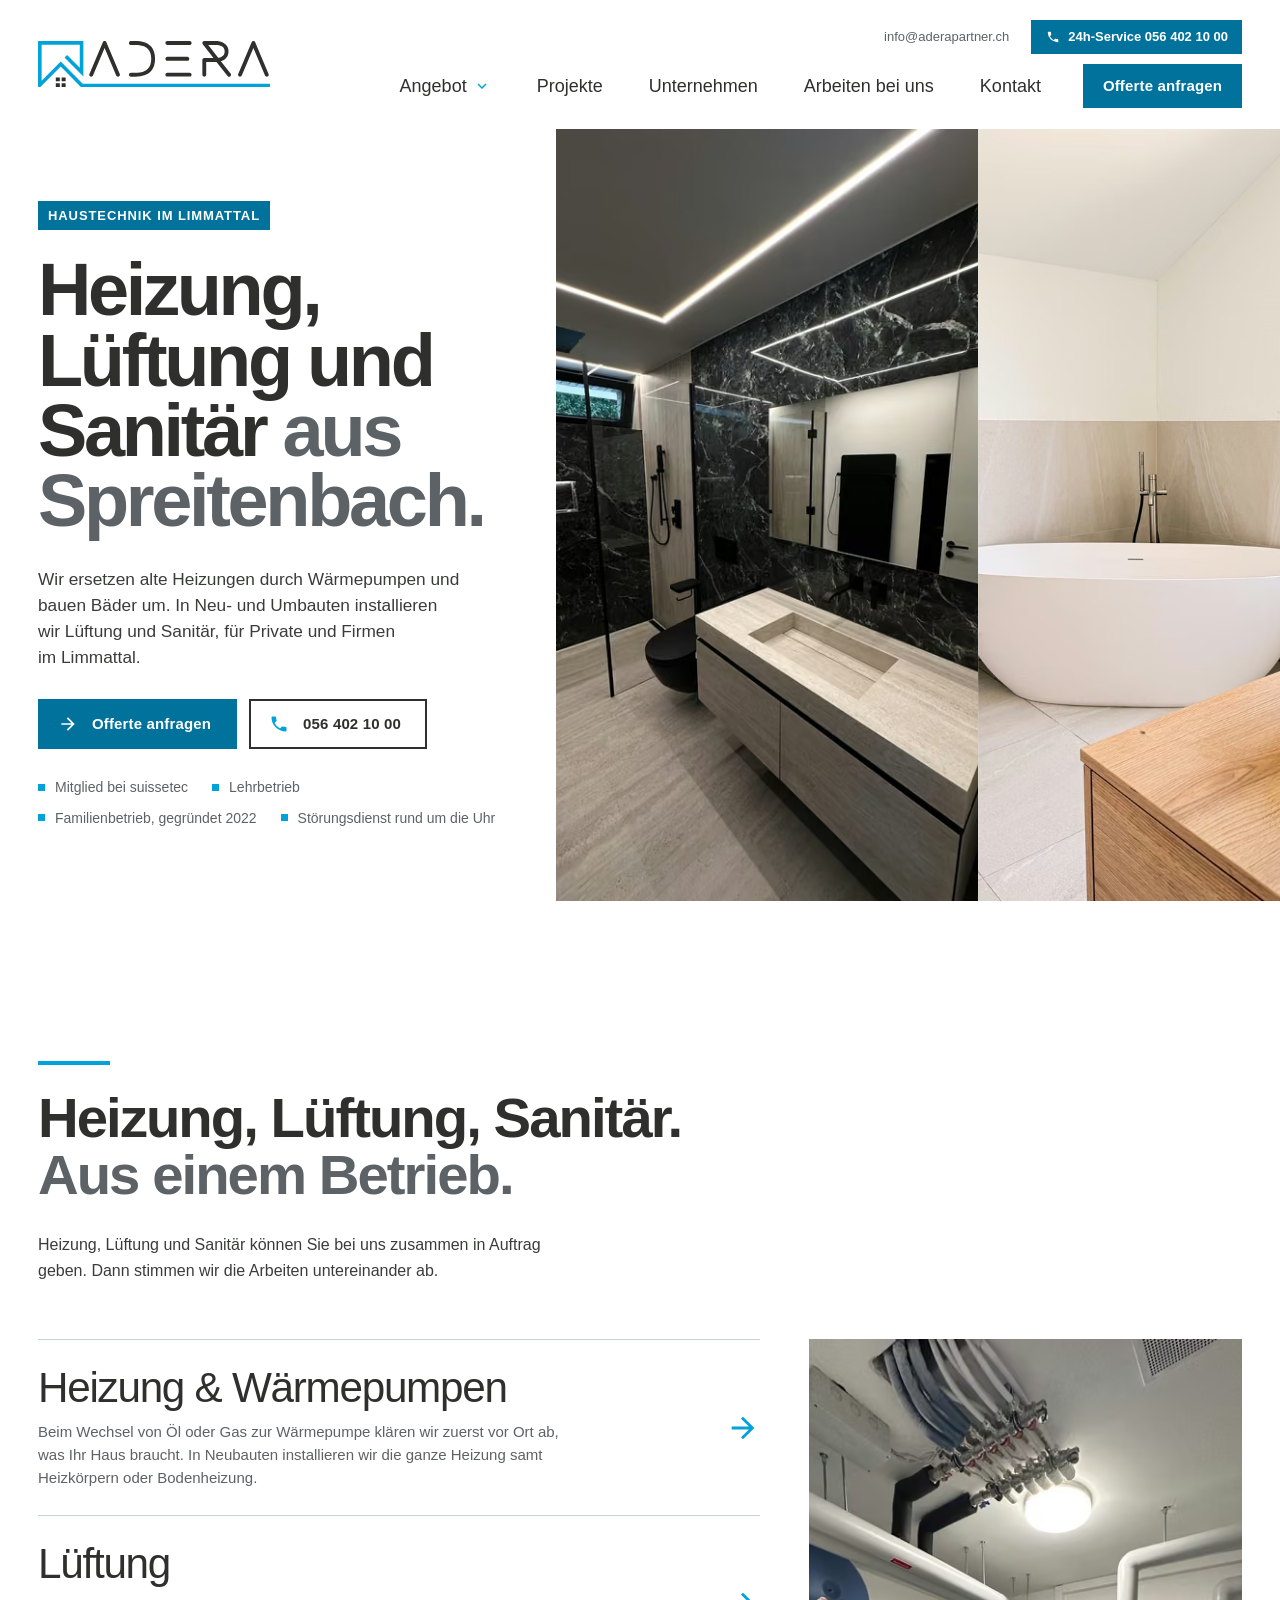
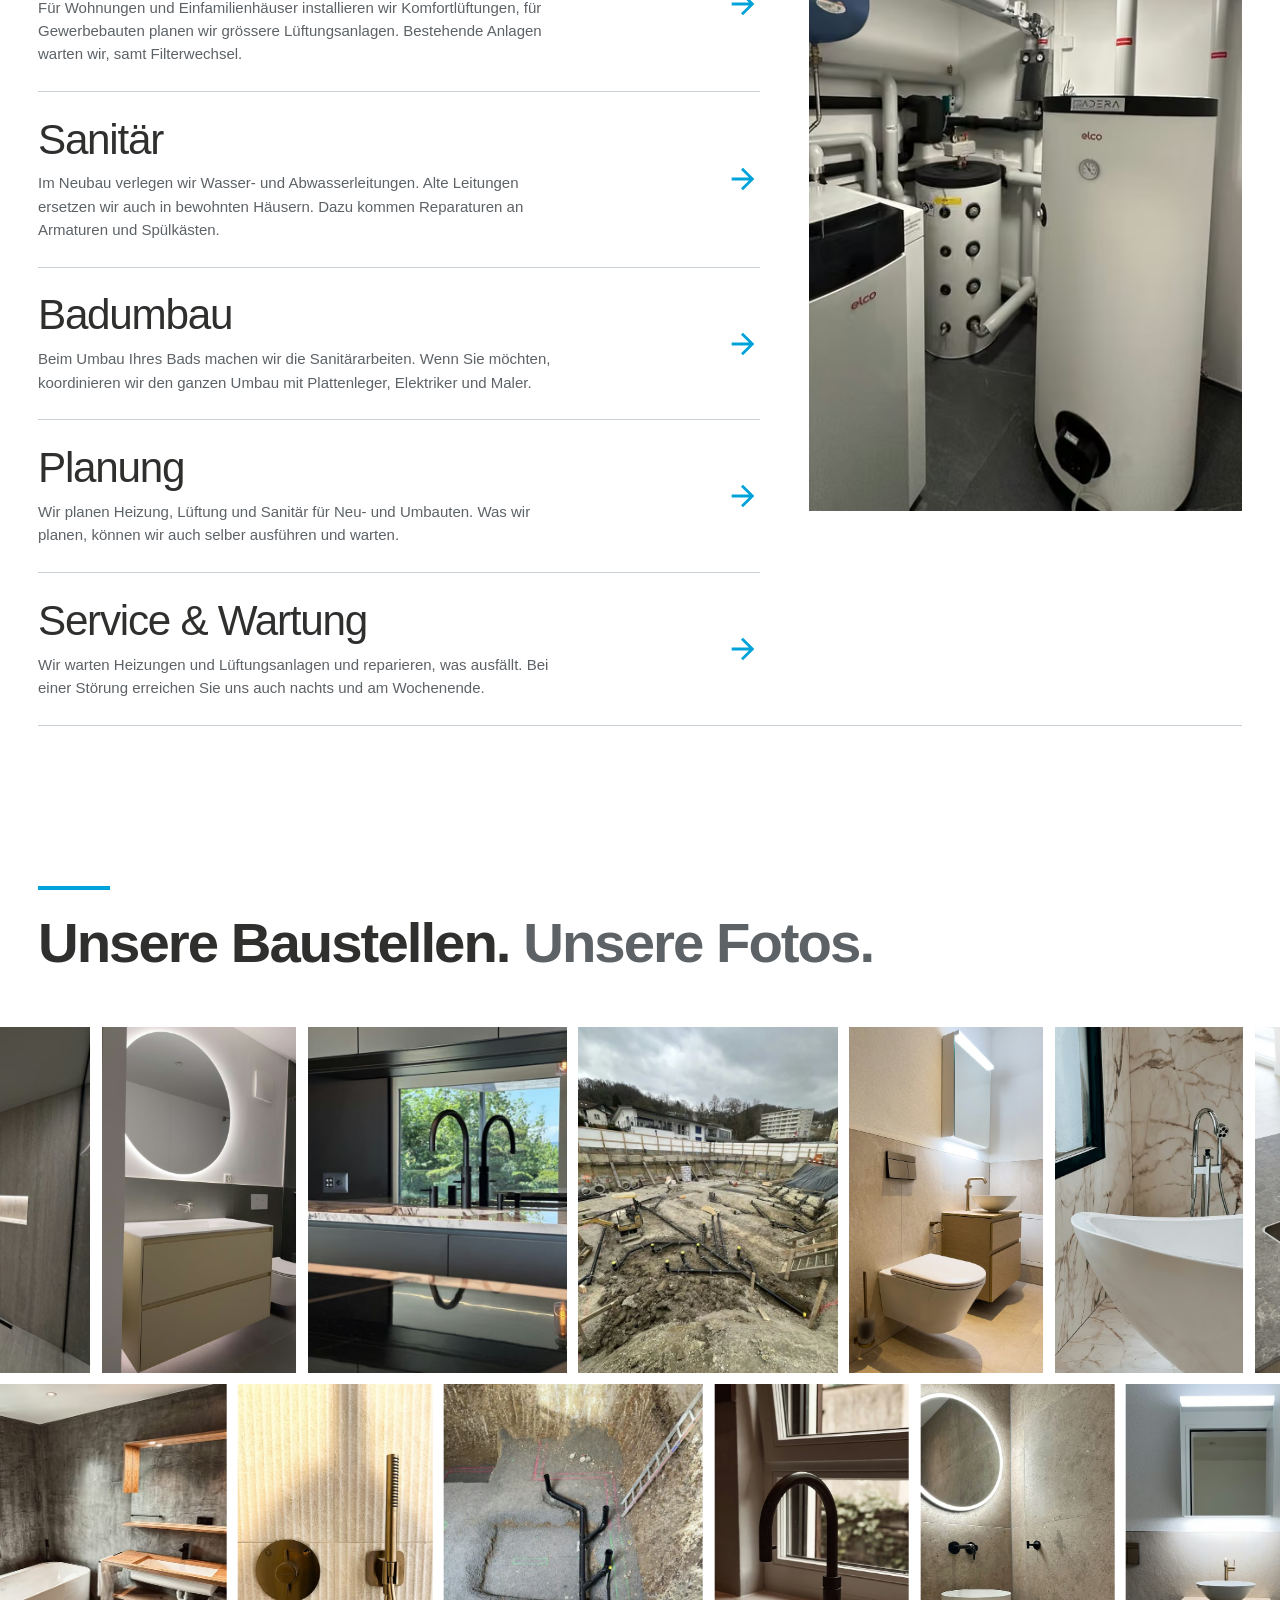
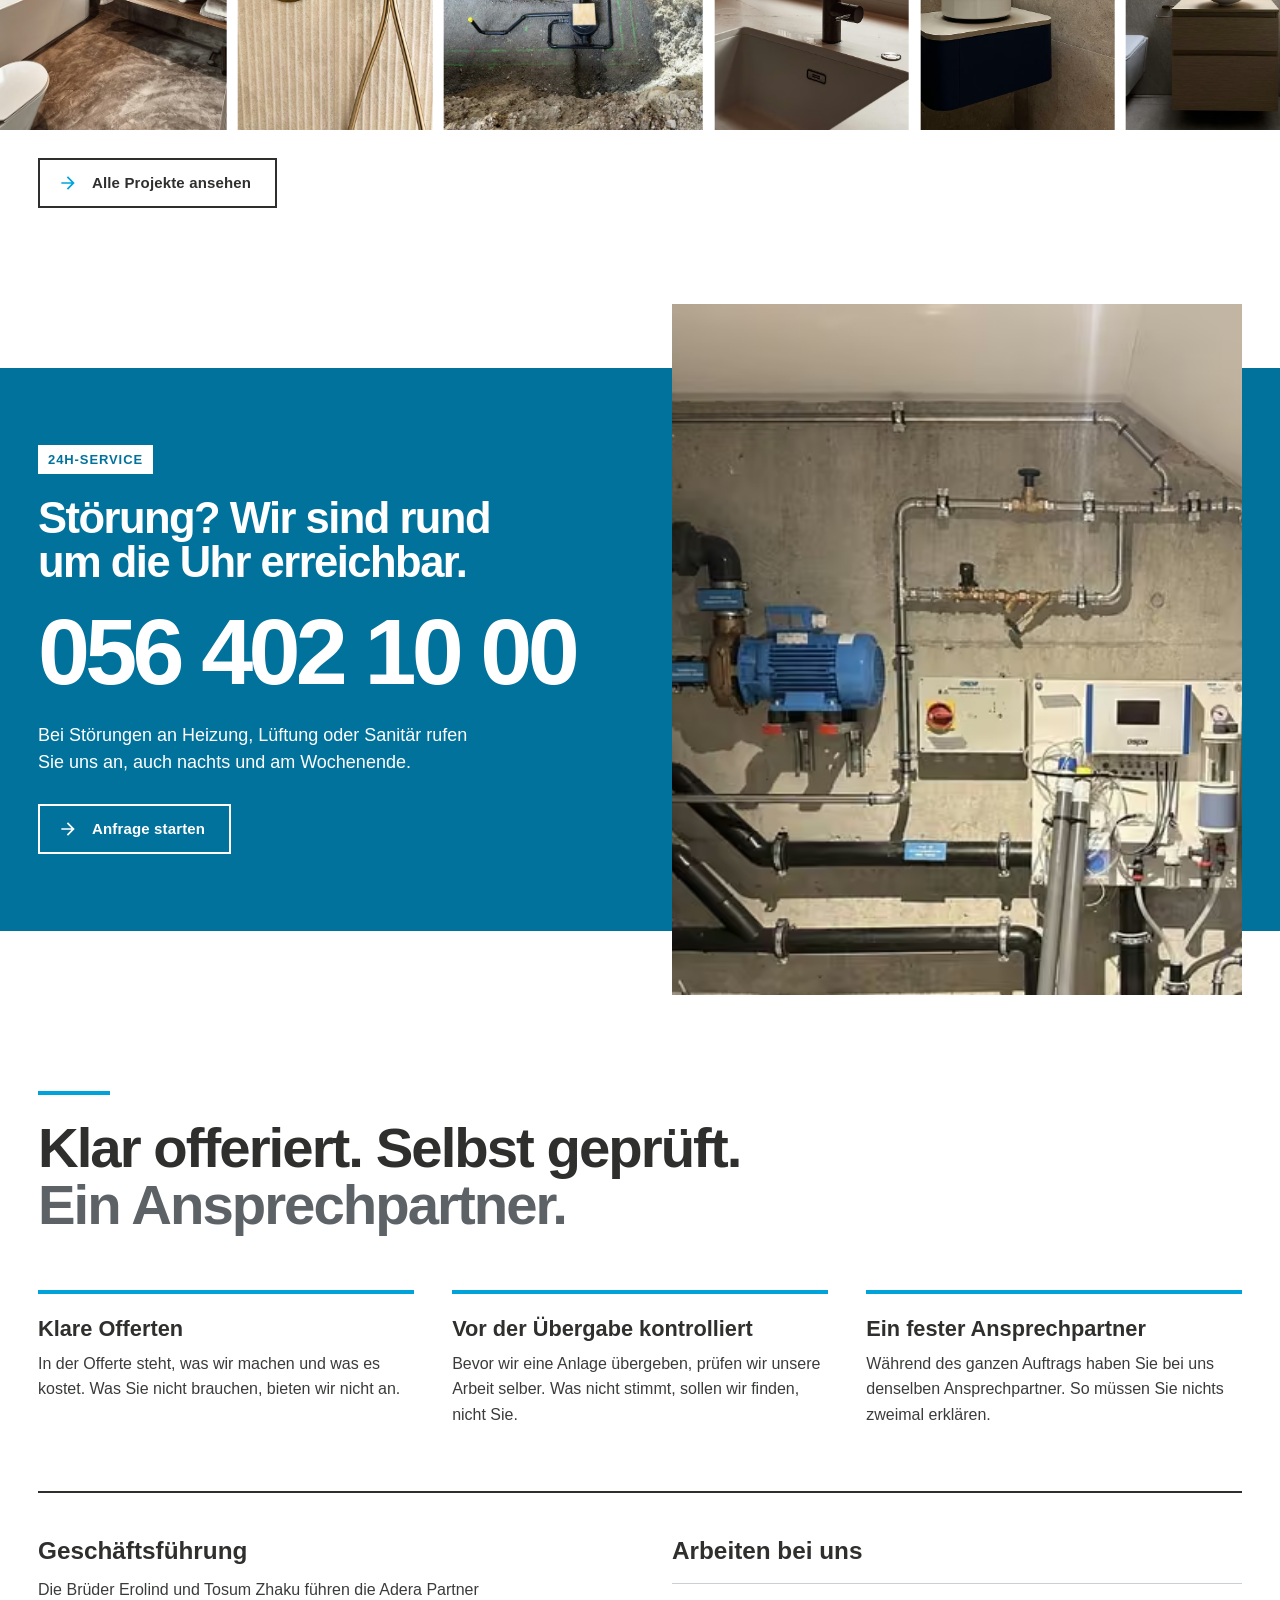
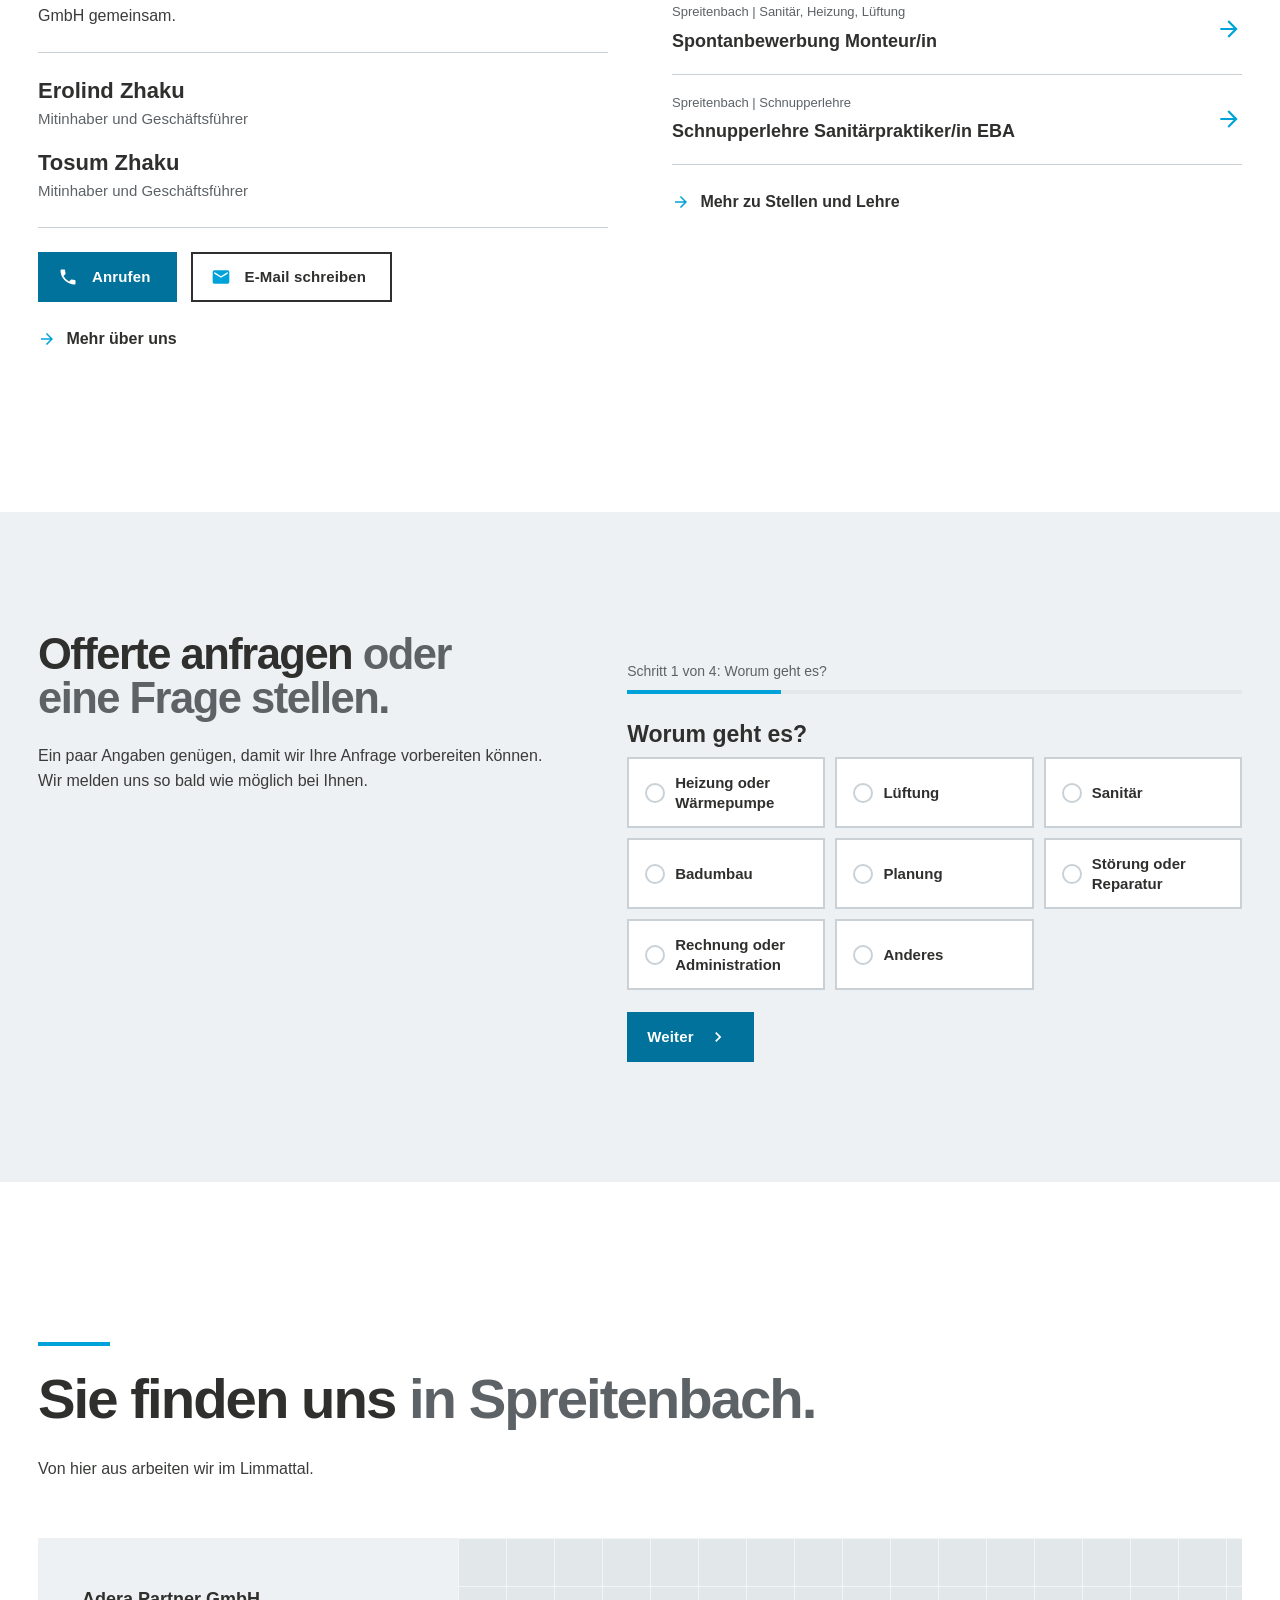
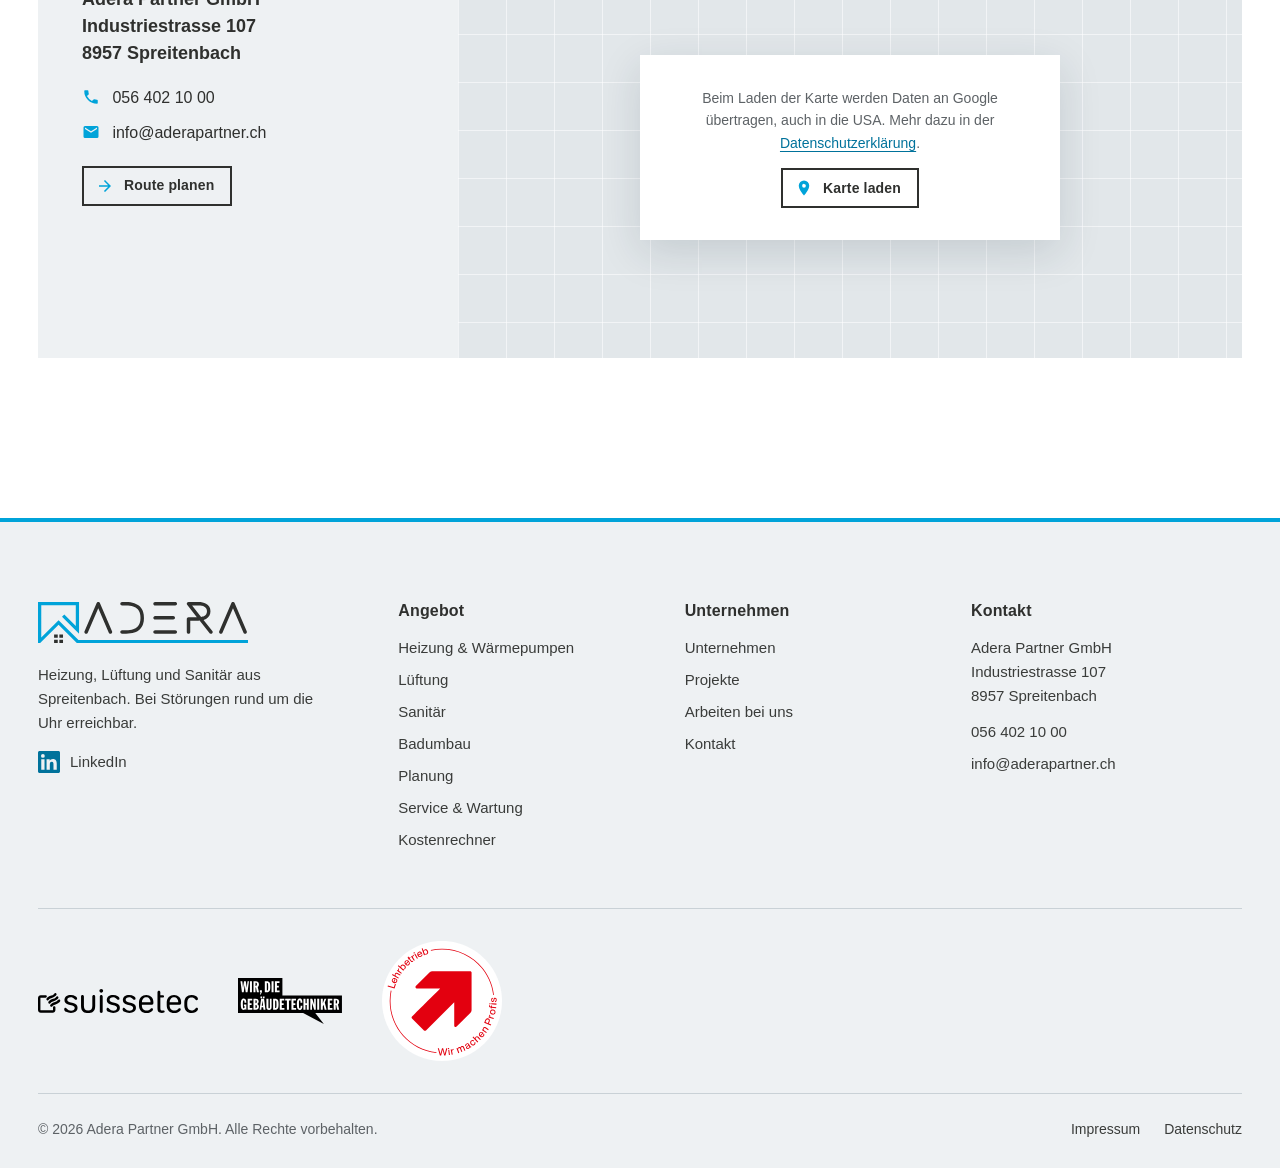
==== commit fdfb32ab: "Design-Runde nach suissetec, ohne Fotos von Mitarbeitenden - Zwischentitel fett und kurz, zweite Häl" ====
--- a/website/index.html
+++ b/website/index.html
@@ -18,7 +18,7 @@
   <meta name="twitter:card" content="summary_large_image">
   <link rel="icon" href="assets/img/favicon.png">
   <link rel="apple-touch-icon" href="assets/img/favicon.png">
-  <link rel="stylesheet" href="assets/css/style.css?v=20261126e">
+  <link rel="stylesheet" href="assets/css/style.css?v=20261126f">
   <!-- JSON-LD: automatisch erzeugt mit werkzeuge/jsonld-einfuegen.py -->
   <script type="application/ld+json">
 {
@@ -39,7 +39,7 @@
       },
       "image": [
         "https://www.aderapartner.ch/assets/img/og/og-index.jpg",
-        "https://www.aderapartner.ch/assets/img/team-adera.jpg",
+        "https://www.aderapartner.ch/assets/img/service-technik.jpg",
         "https://www.aderapartner.ch/assets/img/heizraum.jpg"
       ],
       "description": "Haustechnik-Betrieb aus Spreitenbach: Heizung, Wärmepumpen, Lüftung, Sanitär, Badumbau, Planung und 24h-Service im Limmattal.",
@@ -298,9 +298,9 @@
 
 <main id="inhalt">
 
-  <!-- Einstieg: Aussage links, rechts Teamfoto und ein Bad bis an den Bildschirmrand.
-       Am Handy zuerst das Teamfoto, darüber greift der weisse Titelkasten (nur CSS, die Reihenfolge im HTML bleibt).
-       object-position am Teamfoto: 55 % waagrecht für den Bildschirm, 20 % senkrecht für den Querformat-Ausschnitt am Handy (Köpfe sichtbar). -->
+  <!-- Einstieg: Aussage links, rechts zwei Projektfotos Kante an Kante bis an den Bildschirmrand (keine Fotos von Mitarbeitenden).
+       Am Handy zuerst das erste Foto als Querformat-Ausschnitt, darüber greift der weisse Titelkasten
+       (nur CSS, die Reihenfolge im HTML bleibt: zuerst der Text). -->
   <section class="hero-work" aria-labelledby="hero-title">
     <div class="hero-work__text">
       <p class="hero-work__kicker tag">Haustechnik im Limmattal</p>
@@ -318,7 +318,7 @@
       </ul>
     </div>
     <ul class="hero-work__media" aria-label="Fotos von unserer Arbeit">
-      <li><picture><source type="image/avif" srcset="assets/img/team-adera-600.avif 600w, assets/img/team-adera-900.avif 900w, assets/img/team-adera.avif 1080w" sizes="(max-width: 960px) 100vw, (max-width: 1180px) 50vw, 40vw"><img srcset="assets/img/team-adera-600.jpg 600w, assets/img/team-adera-900.jpg 900w, assets/img/team-adera.jpg 1080w" sizes="(max-width: 960px) 100vw, (max-width: 1180px) 50vw, 40vw" src="assets/img/team-adera-900.jpg" alt="Drei Mitarbeiter der Adera Partner GmbH in blauen Firmen-Shirts und mit Helmen auf einer Baustelle" width="900" height="1202" fetchpriority="high" style="object-position: 55% 20%"></picture><span class="tag tag--photo" aria-hidden="true">Unser Team</span></li>
+      <li><picture><source type="image/avif" srcset="assets/img/bad-marmor-schwarz-600.avif 600w, assets/img/bad-marmor-schwarz-900.avif 900w, assets/img/bad-marmor-schwarz-1200.avif 1200w, assets/img/bad-marmor-schwarz.avif 1500w" sizes="(max-width: 960px) 100vw, (max-width: 1180px) 50vw, 40vw"><img srcset="assets/img/bad-marmor-schwarz-600.jpg 600w, assets/img/bad-marmor-schwarz-900.jpg 900w, assets/img/bad-marmor-schwarz-1200.jpg 1200w, assets/img/bad-marmor-schwarz.jpg 1500w" sizes="(max-width: 960px) 100vw, (max-width: 1180px) 50vw, 40vw" src="assets/img/bad-marmor-schwarz-900.jpg" alt="Bad mit dunklen Platten in Marmoroptik, Lichtlinien an der Decke und hellem Waschtisch" width="900" height="1200" fetchpriority="high" style="object-position: 50% 45%"></picture></li>
       <li><picture><source type="image/avif" srcset="assets/img/wanne-ecke-hell-600.avif 600w, assets/img/wanne-ecke-hell-900.avif 900w, assets/img/wanne-ecke-hell.avif 1125w" sizes="(max-width: 1180px) 50vw, 30vw"><img srcset="assets/img/wanne-ecke-hell-600.jpg 600w, assets/img/wanne-ecke-hell-900.jpg 900w, assets/img/wanne-ecke-hell.jpg 1125w" sizes="(max-width: 1180px) 50vw, 30vw" src="assets/img/wanne-ecke-hell-900.jpg" alt="Freistehende Badewanne mit Standarmatur in der Ecke eines hellen Bads" width="900" height="1600" loading="lazy" style="object-position: 50% 62%"></picture></li>
     </ul>
   </section>
@@ -408,7 +408,7 @@
         <li><picture><source type="image/avif" srcset="assets/img/bad-beton-600.avif 600w, assets/img/bad-beton-900.avif 900w, assets/img/bad-beton-1200.avif 1200w, assets/img/bad-beton.avif 1545w" sizes="(max-width: 714px) 160px, 22vw"><img srcset="assets/img/bad-beton-600.jpg 600w, assets/img/bad-beton-900.jpg 900w, assets/img/bad-beton-1200.jpg 1200w, assets/img/bad-beton.jpg 1545w" sizes="(max-width: 714px) 160px, 22vw" src="assets/img/bad-beton-900.jpg" alt="Bad in Betonoptik mit Badewanne und Waschtisch aus Holz" width="900" height="1165" loading="lazy"></picture></li>
         <li><picture><source type="image/avif" srcset="assets/img/dusche-armatur-bronze-600.avif 600w, assets/img/dusche-armatur-bronze-900.avif 900w, assets/img/dusche-armatur-bronze.avif 1125w" sizes="(max-width: 714px) 160px, 22vw"><img srcset="assets/img/dusche-armatur-bronze-600.jpg 600w, assets/img/dusche-armatur-bronze-900.jpg 900w, assets/img/dusche-armatur-bronze.jpg 1125w" sizes="(max-width: 714px) 160px, 22vw" src="assets/img/dusche-armatur-bronze-900.jpg" alt="Bronzefarbene Duscharmatur mit Handbrause vor gerillten Platten" width="900" height="1600" loading="lazy"></picture></li>
         <li><picture><source type="image/avif" srcset="assets/img/baugrube-leitungen-600.avif 600w, assets/img/baugrube-leitungen-900.avif 900w, assets/img/baugrube-leitungen-1200.avif 1200w, assets/img/baugrube-leitungen.avif 1500w" sizes="(max-width: 714px) 160px, 22vw"><img srcset="assets/img/baugrube-leitungen-600.jpg 600w, assets/img/baugrube-leitungen-900.jpg 900w, assets/img/baugrube-leitungen-1200.jpg 1200w, assets/img/baugrube-leitungen.jpg 1500w" sizes="(max-width: 714px) 160px, 22vw" src="assets/img/baugrube-leitungen-900.jpg" alt="Schwarze Grundleitungen mit Schacht in einer Baugrube" width="900" height="1200" loading="lazy"></picture></li>
-        <li><picture><source type="image/avif" srcset="assets/img/bad-marmor-schwarz-600.avif 600w, assets/img/bad-marmor-schwarz-900.avif 900w, assets/img/bad-marmor-schwarz-1200.avif 1200w, assets/img/bad-marmor-schwarz.avif 1500w" sizes="(max-width: 714px) 160px, 22vw"><img srcset="assets/img/bad-marmor-schwarz-600.jpg 600w, assets/img/bad-marmor-schwarz-900.jpg 900w, assets/img/bad-marmor-schwarz-1200.jpg 1200w, assets/img/bad-marmor-schwarz.jpg 1500w" sizes="(max-width: 714px) 160px, 22vw" src="assets/img/bad-marmor-schwarz-900.jpg" alt="Bad mit dunklen Platten in Marmoroptik, Lichtlinien an der Decke und hellem Waschtisch" width="900" height="1200" loading="lazy"></picture></li>
+        <li><picture><source type="image/avif" srcset="assets/img/kueche-armatur-schwarz-600.avif 600w, assets/img/kueche-armatur-schwarz-900.avif 900w, assets/img/kueche-armatur-schwarz.avif 1125w" sizes="(max-width: 714px) 160px, 22vw"><img srcset="assets/img/kueche-armatur-schwarz-600.jpg 600w, assets/img/kueche-armatur-schwarz-900.jpg 900w, assets/img/kueche-armatur-schwarz.jpg 1125w" sizes="(max-width: 714px) 160px, 22vw" src="assets/img/kueche-armatur-schwarz-900.jpg" alt="Schwarze Küchenarmatur an einer hellen Spüle vor einem Fenster" width="900" height="1600" loading="lazy"></picture></li>
         <li><picture><source type="image/avif" srcset="assets/img/lavabo-rundspiegel-blau-600.avif 600w, assets/img/lavabo-rundspiegel-blau-900.avif 900w, assets/img/lavabo-rundspiegel-blau.avif 1125w" sizes="(max-width: 714px) 160px, 22vw"><img srcset="assets/img/lavabo-rundspiegel-blau-600.jpg 600w, assets/img/lavabo-rundspiegel-blau-900.jpg 900w, assets/img/lavabo-rundspiegel-blau.jpg 1125w" sizes="(max-width: 714px) 160px, 22vw" src="assets/img/lavabo-rundspiegel-blau-900.jpg" alt="Aufsatzlavabo auf dunkelblauem Unterschrank mit rundem Lichtspiegel und schwarzer Armatur" width="900" height="1600" loading="lazy"></picture></li>
         <li><picture><source type="image/avif" srcset="assets/img/waschtisch-schale-messing-600.avif 600w, assets/img/waschtisch-schale-messing-900.avif 900w, assets/img/waschtisch-schale-messing.avif 1125w" sizes="(max-width: 714px) 160px, 22vw"><img srcset="assets/img/waschtisch-schale-messing-600.jpg 600w, assets/img/waschtisch-schale-messing-900.jpg 900w, assets/img/waschtisch-schale-messing.jpg 1125w" sizes="(max-width: 714px) 160px, 22vw" src="assets/img/waschtisch-schale-messing-900.jpg" alt="Waschtisch mit Aufsatzschale und messingfarbener Armatur unter einem Spiegelschrank" width="900" height="1600" loading="lazy"></picture></li>
         <li><picture><source type="image/avif" srcset="assets/img/doppellavabo-rundspiegel-600.avif 600w, assets/img/doppellavabo-rundspiegel-900.avif 900w, assets/img/doppellavabo-rundspiegel.avif 1125w" sizes="(max-width: 714px) 160px, 22vw"><img srcset="assets/img/doppellavabo-rundspiegel-600.jpg 600w, assets/img/doppellavabo-rundspiegel-900.jpg 900w, assets/img/doppellavabo-rundspiegel.jpg 1125w" sizes="(max-width: 714px) 160px, 22vw" src="assets/img/doppellavabo-rundspiegel-900.jpg" alt="Doppelwaschtisch mit zwei runden, hinterleuchteten Spiegeln" width="900" height="1600" loading="lazy"></picture></li>
@@ -637,6 +637,6 @@
 </footer>
 <!-- ===== /FOOTER ===== -->
 
-<script src="assets/js/main.js?v=20261126e" defer></script>
+<script src="assets/js/main.js?v=20261126f" defer></script>
 </body>
 </html>
--- a/website/assets/css/style.css
+++ b/website/assets/css/style.css
@@ -789,8 +789,7 @@
   .proofline { gap: 6px 18px; font-size: 13.5px; }
 }
 
-/* Ansprechpartner auf der Startseite ohne Foto (das Teamfoto steht im Hero): Namen oben bündig */
-.intro > .team__text .team__names { margin-top: 0; }
+/* Ansprechpartner der Startseite: siehe .crew im Abschnitt «Design-Runde suissetec» (hier stand die Regel für die frühere Spalte) */
 
 /* ---------- 2 Angebot als grosse Schrift-Liste ----------
    Bildschirm mit Maus: Zeilen links, rechts ein grosses Foto. Alle Fotos liegen übereinander,
@@ -1027,13 +1026,12 @@
   font: 700 13px/1.25 var(--font); letter-spacing: .07em; text-transform: uppercase;
 }
 .tag--light, .band .tag--light { background: #fff; color: var(--blue-ink); }   /* .band p wäre sonst weiss */
-/* Etikett in der unteren linken Ecke eines Fotos (der Rahmen um das Foto braucht position: relative) */
-.tag--photo { position: absolute; left: 16px; bottom: 16px; z-index: 2; }
 
 /* ---------- V3 und V5 Hero der Startseite ----------
-   Bildschirm: der Kicker ist ein Etikett, auf dem Teamfoto steht das Etikett «Unser Team».
-   Handy und Tablet hoch: zuerst das Teamfoto als Querformat-Ausschnitt, darüber greift ein weisser
-   Titelkasten. Den Ausschnitt (Köpfe sichtbar) bestimmt object-position im HTML (inline am Teamfoto).
+   Bildschirm: der Kicker ist ein Etikett, rechts zwei Projektfotos Kante an Kante.
+   Handy und Tablet hoch: zuerst das erste Projektfoto als Querformat-Ausschnitt, darüber greift ein
+   weisser Titelkasten. Den Ausschnitt bestimmt object-position im HTML (inline am ersten Foto).
+   Keine Fotos von Mitarbeitenden (Vorgabe des Inhabers).
    Im HTML steht weiterhin zuerst der Text (Lesereihenfolge für Screenreader), nur die Anzeige ist
    umgedreht. Im Foto gibt es keine Links, die Tab-Reihenfolge bleibt also stimmig. */
 .hero-work__kicker.tag { margin-bottom: clamp(16px, 2.8svh, 28px); }
@@ -1044,7 +1042,6 @@
     position: relative; z-index: 2; margin: -44px 12px 0;
     padding: clamp(20px, 4vw, 32px) calc(var(--gutter) - 4px) 4px; background: #fff;
   }
-  .hero-work__media .tag--photo { display: none; }   /* am Handy trägt der Titelkasten das Etikett */
 }
 
 /* ---------- V5b Ebenen auf den Unterseiten: das blaue Hero-Panel greift über das Foto ----------
@@ -1058,7 +1055,6 @@
     position: relative; z-index: 2; margin: -40px 12px 0;
     padding: 36px calc(var(--gutter) - 4px) 44px;
   }
-  .hero__media .tag--photo { top: 12px; bottom: auto; left: 12px; }   /* unten liegt das Panel */
 }
 
 /* ---------- V4 Band «24h-Service» (nur Startseite) ----------
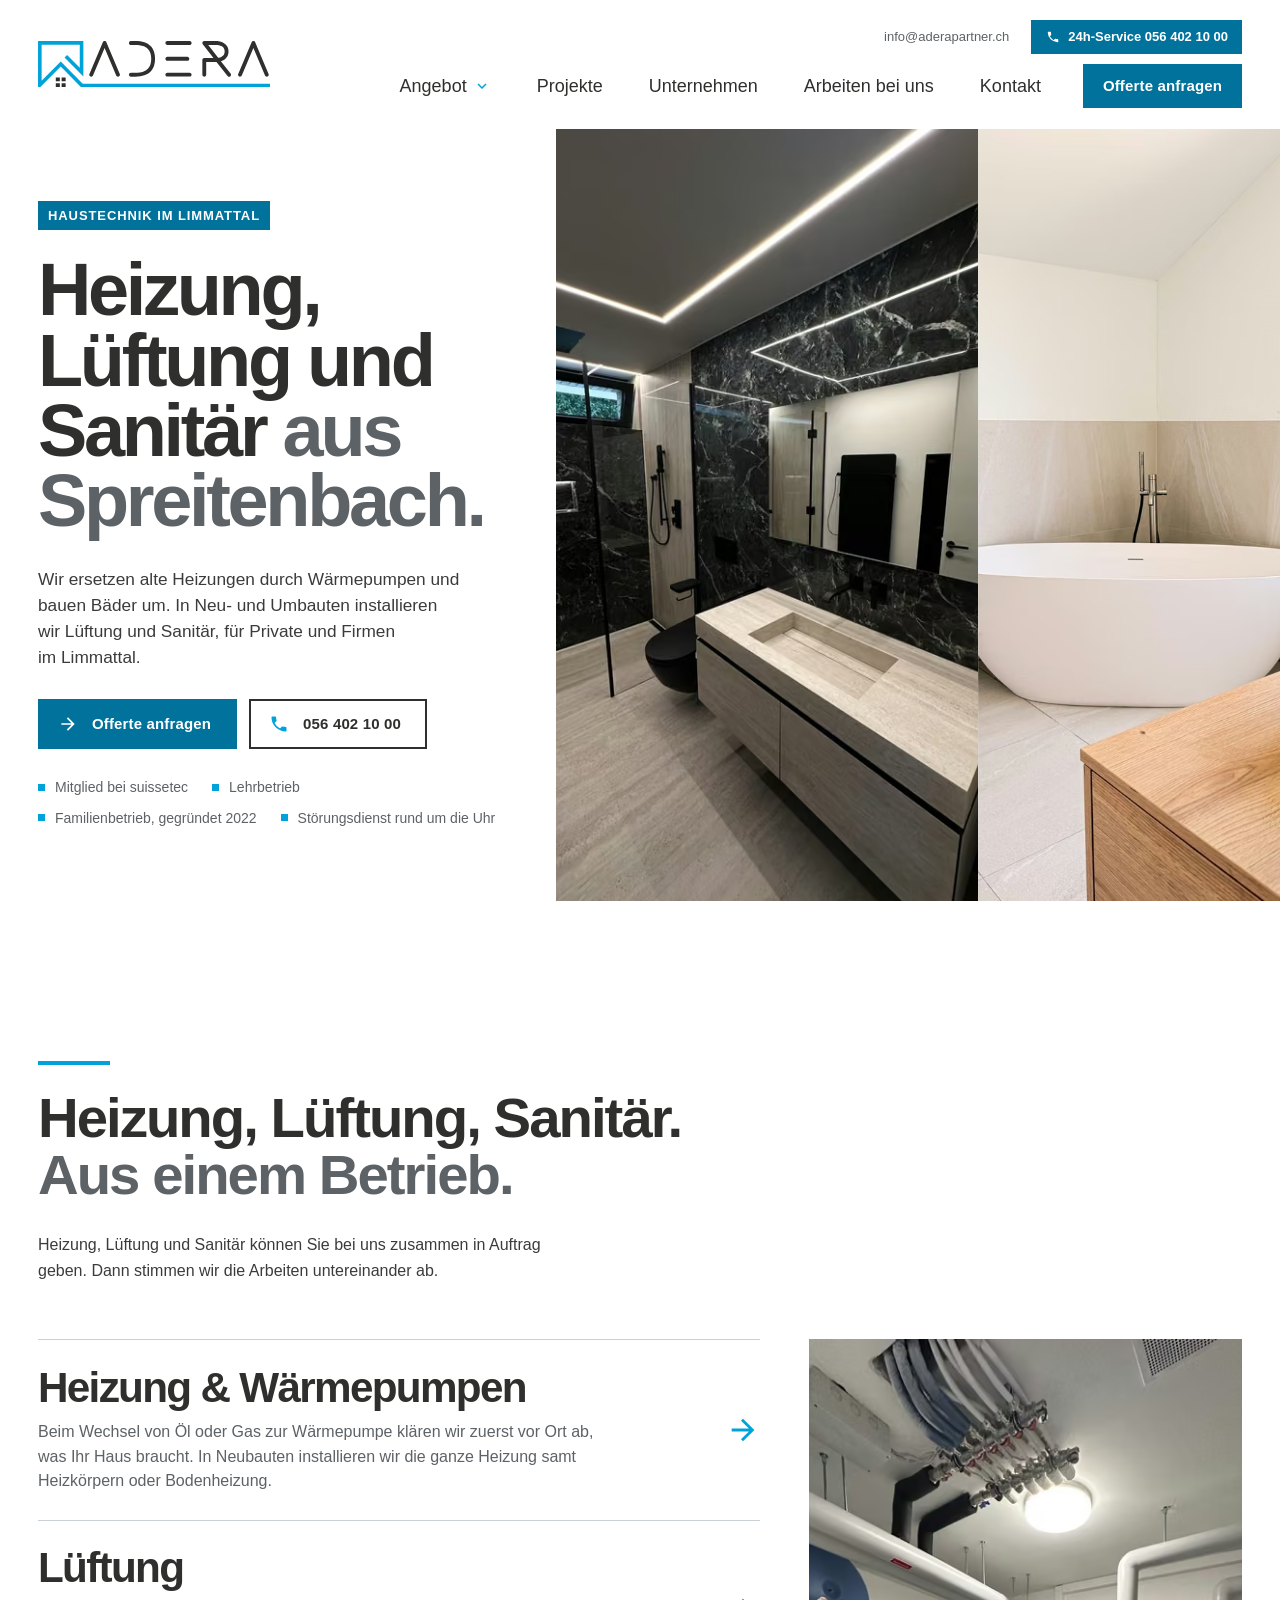
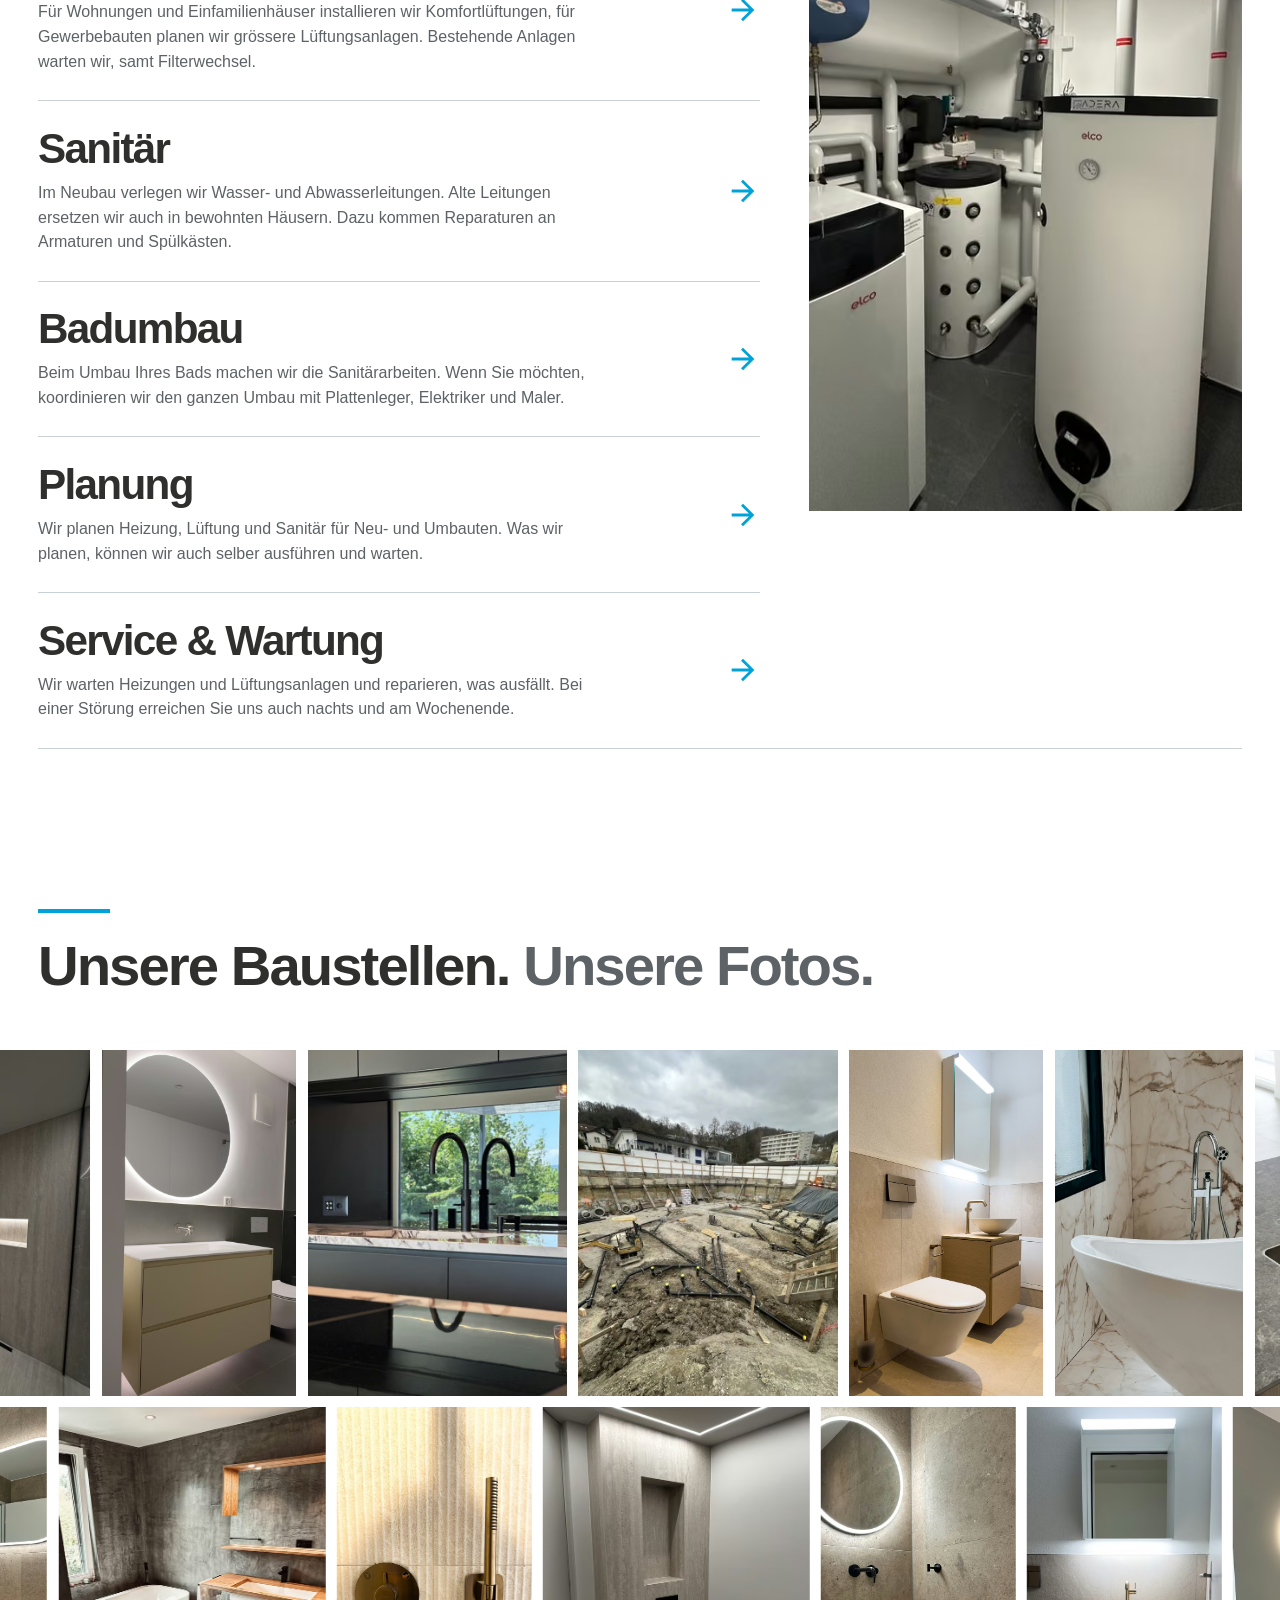
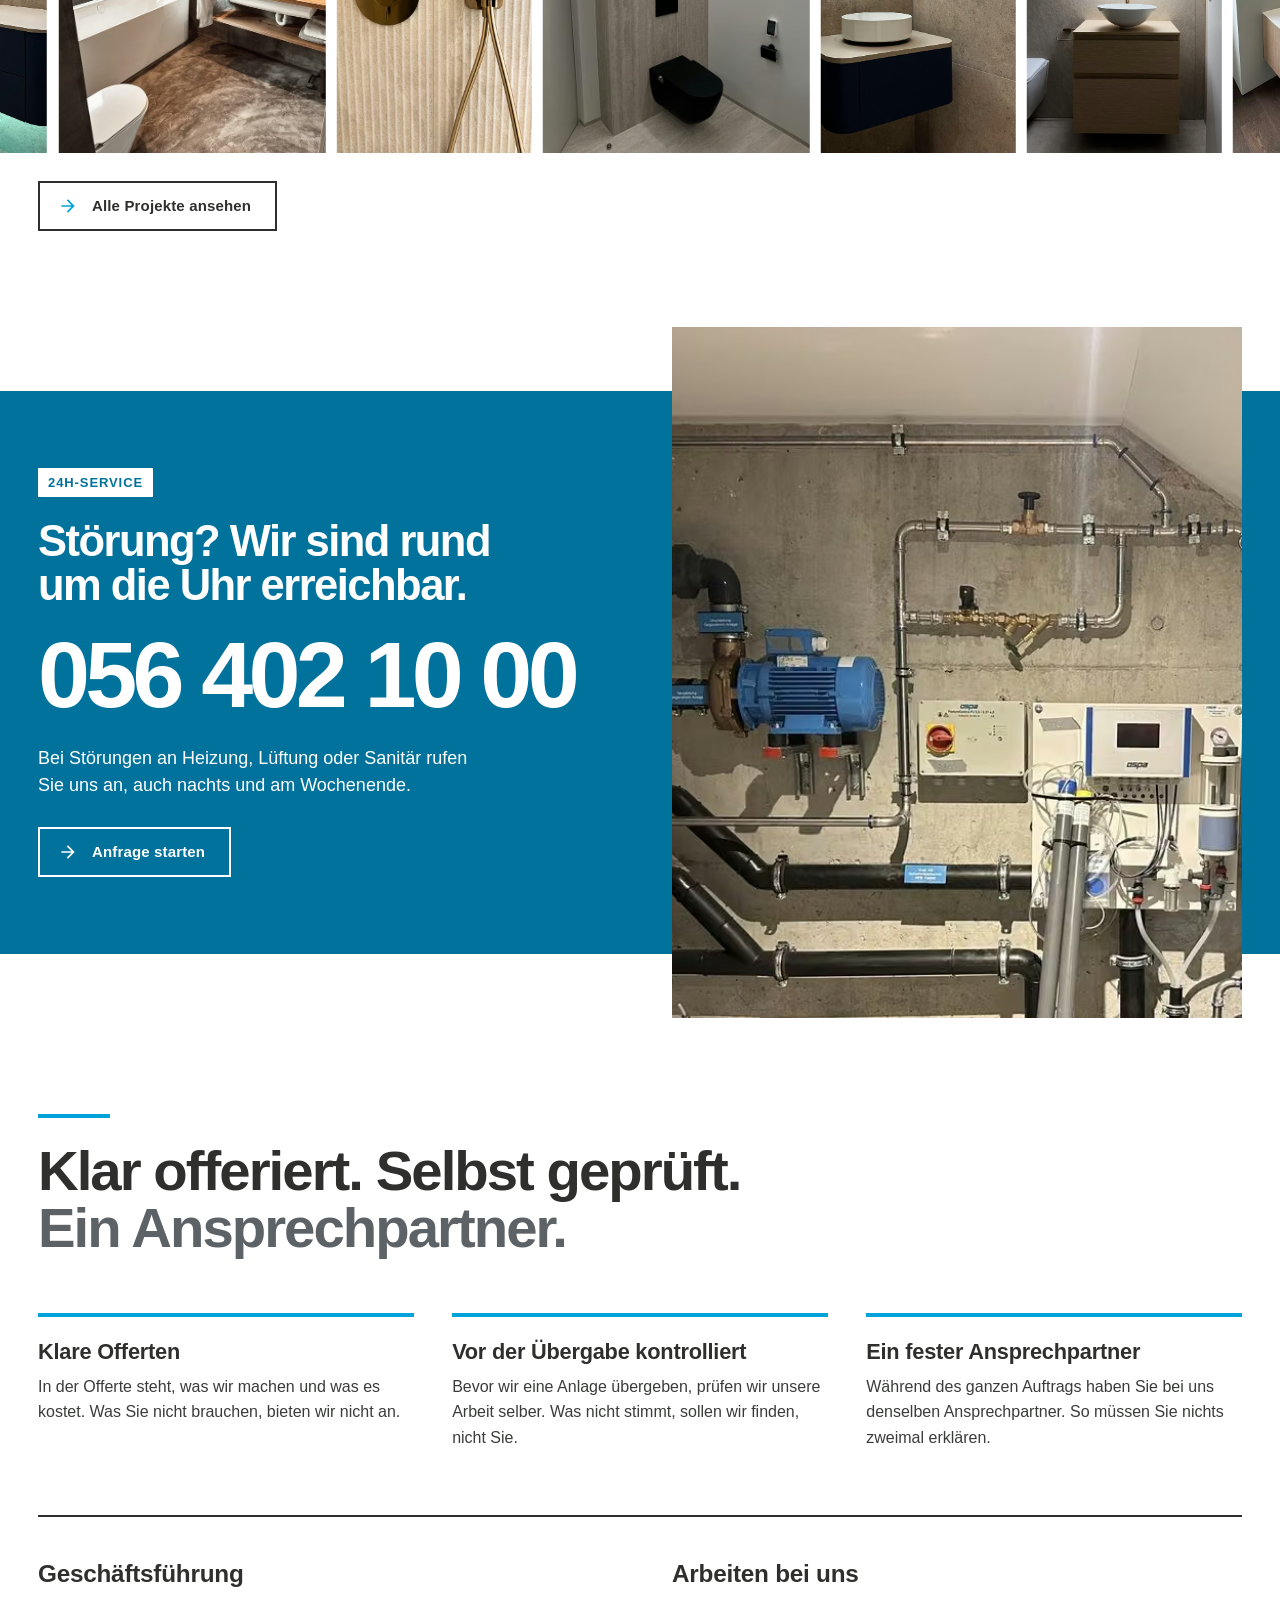
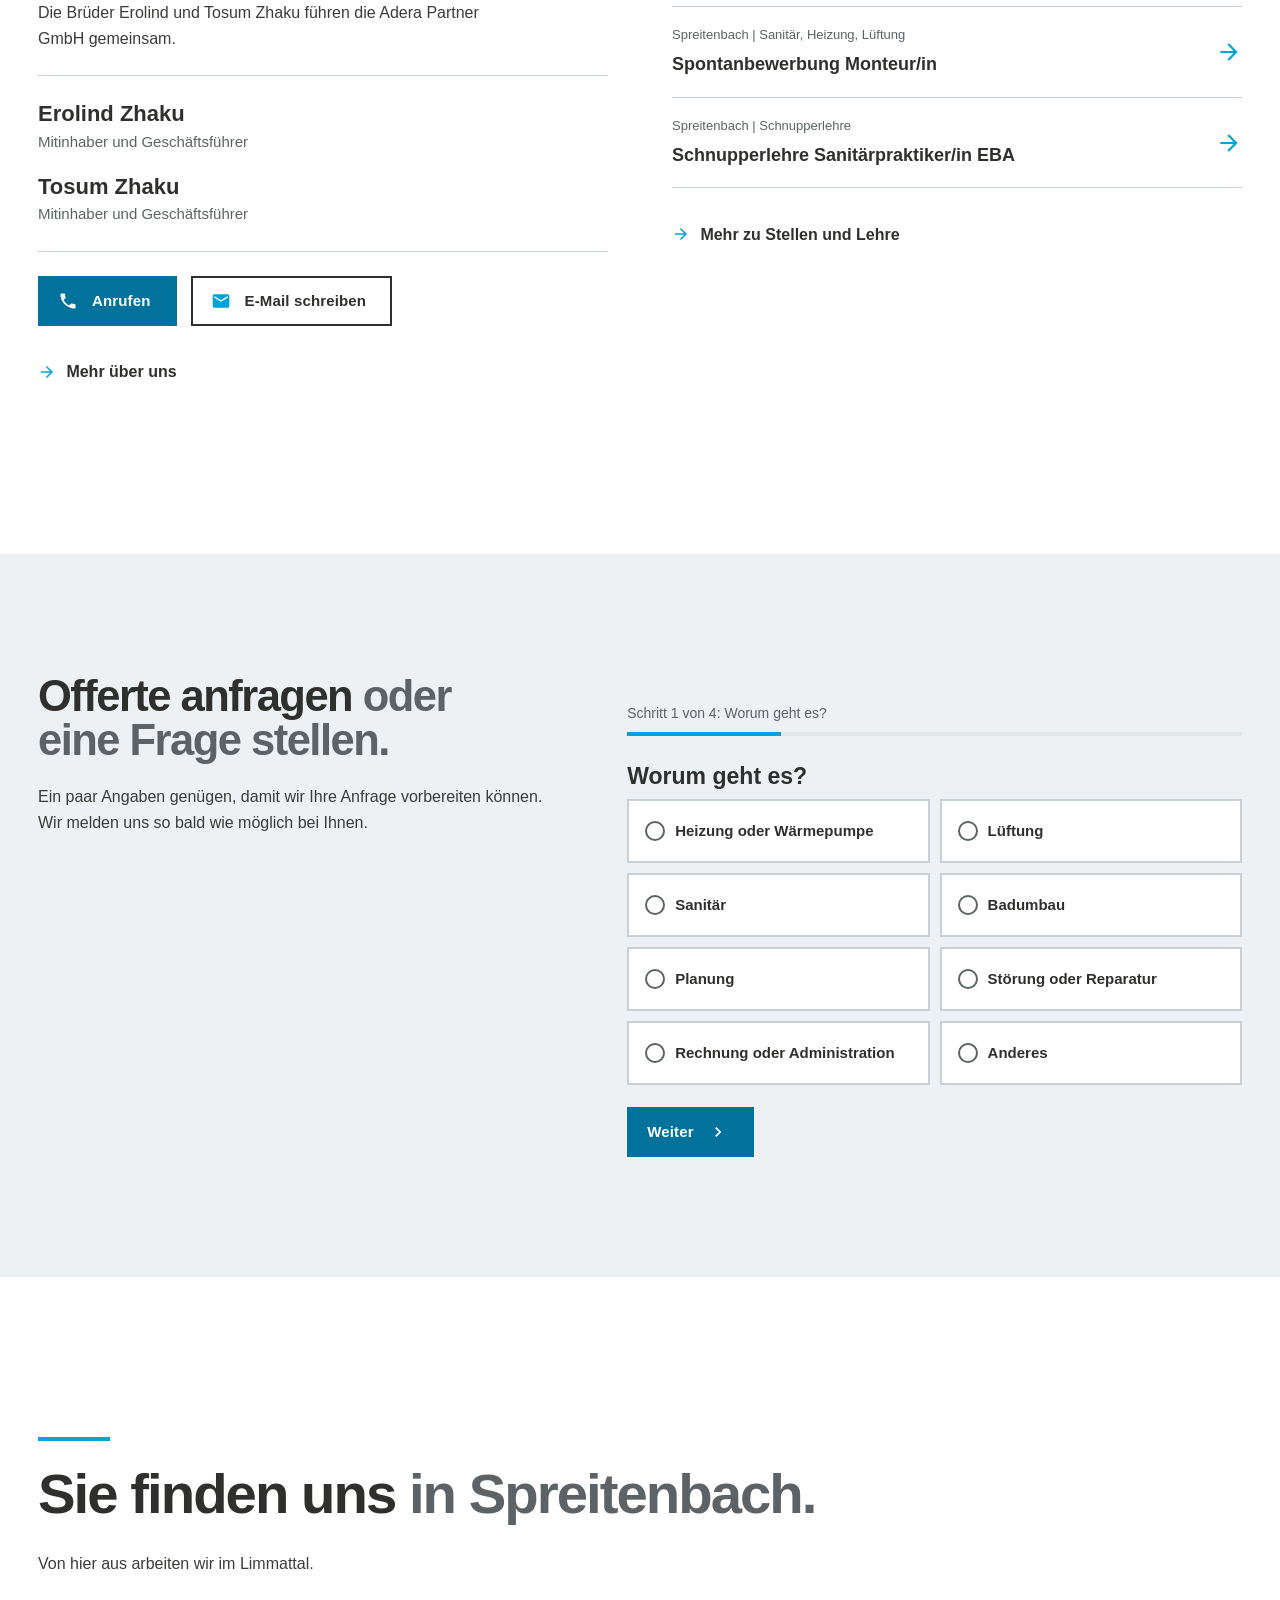
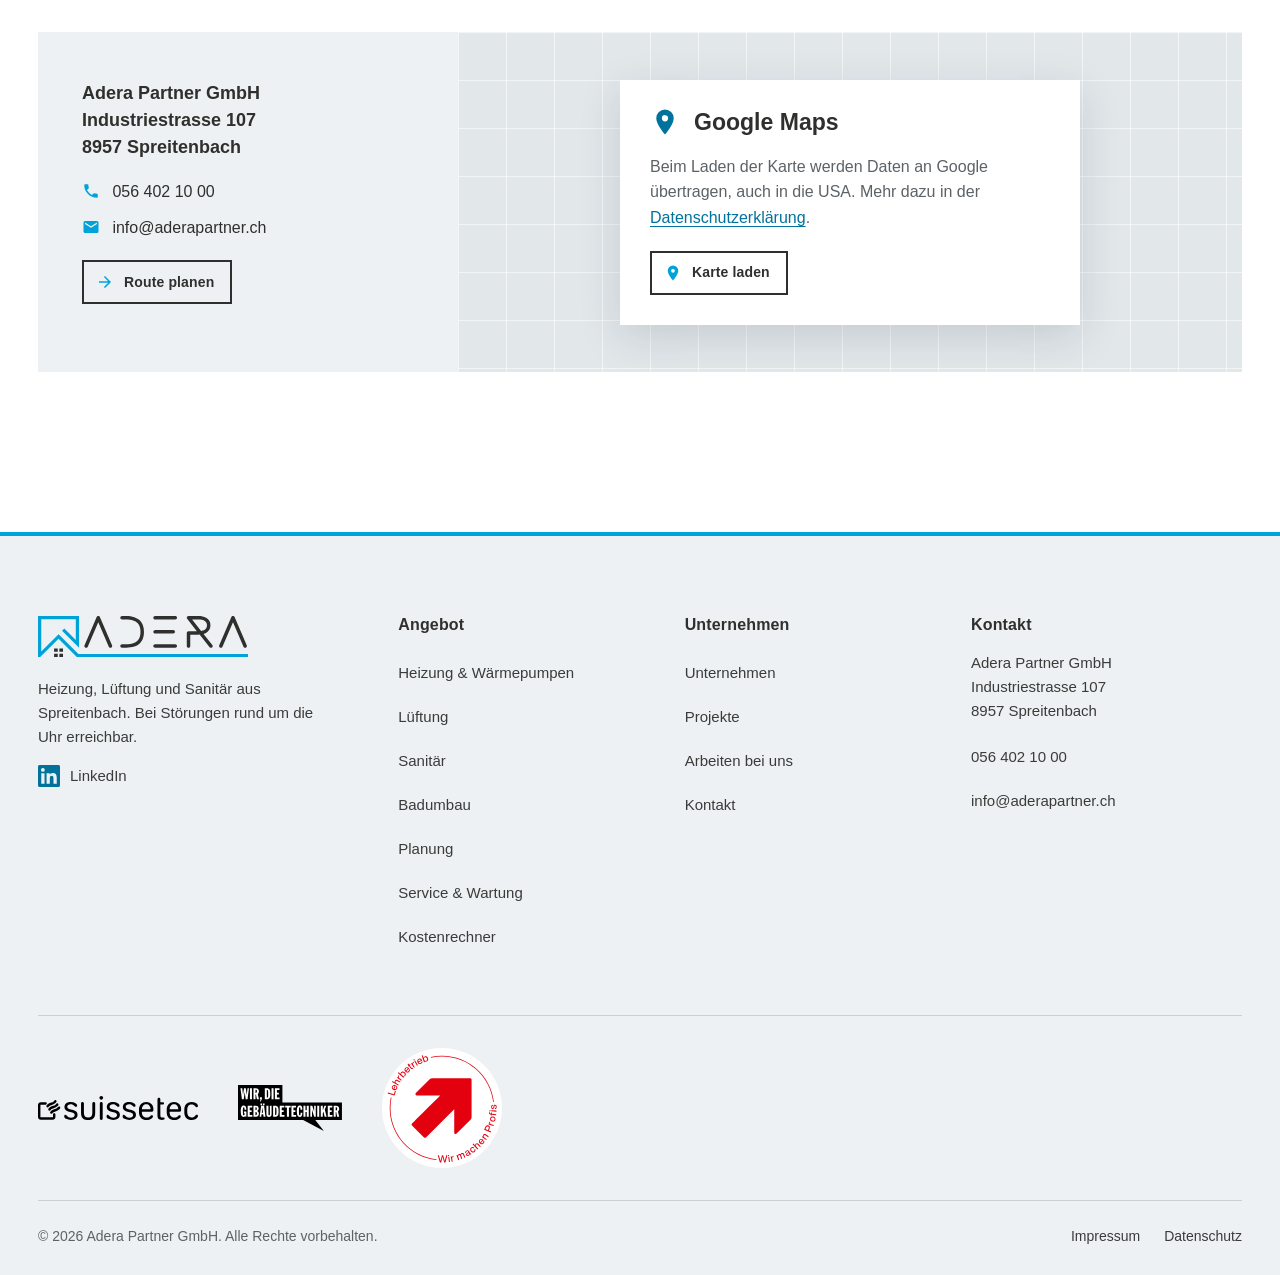
==== commit e515195e: "Korrekturen nach den vier Prüfungen - Handy: Kontaktleiste verdeckt keine Knöpfe mehr im Seitenkopf," ====
--- a/website/index.html
+++ b/website/index.html
@@ -18,7 +18,7 @@
   <meta name="twitter:card" content="summary_large_image">
   <link rel="icon" href="assets/img/favicon.png">
   <link rel="apple-touch-icon" href="assets/img/favicon.png">
-  <link rel="stylesheet" href="assets/css/style.css?v=20261126f">
+  <link rel="stylesheet" href="assets/css/style.css?v=20261127a">
   <!-- JSON-LD: automatisch erzeugt mit werkzeuge/jsonld-einfuegen.py -->
   <script type="application/ld+json">
 {
@@ -300,7 +300,9 @@
 
   <!-- Einstieg: Aussage links, rechts zwei Projektfotos Kante an Kante bis an den Bildschirmrand (keine Fotos von Mitarbeitenden).
        Am Handy zuerst das erste Foto als Querformat-Ausschnitt, darüber greift der weisse Titelkasten
-       (nur CSS, die Reihenfolge im HTML bleibt: zuerst der Text). -->
+       (nur CSS, die Reihenfolge im HTML bleibt: zuerst der Text).
+       Das zweite Foto lädt ohne loading="lazy", weil es am Bildschirm im ersten Bildschirm steht (unter 1180 px
+       ist es ausgeblendet und kostet dort ca. 20 KB). -->
   <section class="hero-work" aria-labelledby="hero-title">
     <div class="hero-work__text">
       <p class="hero-work__kicker tag">Haustechnik im Limmattal</p>
@@ -319,7 +321,7 @@
     </div>
     <ul class="hero-work__media" aria-label="Fotos von unserer Arbeit">
       <li><picture><source type="image/avif" srcset="assets/img/bad-marmor-schwarz-600.avif 600w, assets/img/bad-marmor-schwarz-900.avif 900w, assets/img/bad-marmor-schwarz-1200.avif 1200w, assets/img/bad-marmor-schwarz.avif 1500w" sizes="(max-width: 960px) 100vw, (max-width: 1180px) 50vw, 40vw"><img srcset="assets/img/bad-marmor-schwarz-600.jpg 600w, assets/img/bad-marmor-schwarz-900.jpg 900w, assets/img/bad-marmor-schwarz-1200.jpg 1200w, assets/img/bad-marmor-schwarz.jpg 1500w" sizes="(max-width: 960px) 100vw, (max-width: 1180px) 50vw, 40vw" src="assets/img/bad-marmor-schwarz-900.jpg" alt="Bad mit dunklen Platten in Marmoroptik, Lichtlinien an der Decke und hellem Waschtisch" width="900" height="1200" fetchpriority="high" style="object-position: 50% 45%"></picture></li>
-      <li><picture><source type="image/avif" srcset="assets/img/wanne-ecke-hell-600.avif 600w, assets/img/wanne-ecke-hell-900.avif 900w, assets/img/wanne-ecke-hell.avif 1125w" sizes="(max-width: 1180px) 50vw, 30vw"><img srcset="assets/img/wanne-ecke-hell-600.jpg 600w, assets/img/wanne-ecke-hell-900.jpg 900w, assets/img/wanne-ecke-hell.jpg 1125w" sizes="(max-width: 1180px) 50vw, 30vw" src="assets/img/wanne-ecke-hell-900.jpg" alt="Freistehende Badewanne mit Standarmatur in der Ecke eines hellen Bads" width="900" height="1600" loading="lazy" style="object-position: 50% 62%"></picture></li>
+      <li><picture><source type="image/avif" srcset="assets/img/wanne-ecke-hell-600.avif 600w, assets/img/wanne-ecke-hell-900.avif 900w, assets/img/wanne-ecke-hell.avif 1125w" sizes="(max-width: 1180px) 50vw, 30vw"><img srcset="assets/img/wanne-ecke-hell-600.jpg 600w, assets/img/wanne-ecke-hell-900.jpg 900w, assets/img/wanne-ecke-hell.jpg 1125w" sizes="(max-width: 1180px) 50vw, 30vw" src="assets/img/wanne-ecke-hell-900.jpg" alt="Freistehende Badewanne mit Standarmatur in der Ecke eines hellen Bads" width="900" height="1600" style="object-position: 50% 62%"></picture></li>
     </ul>
   </section>
 
@@ -373,7 +375,7 @@
           </div>
         </li>
         <li class="offer">
-          <div class="offer__media"><picture><source type="image/avif" srcset="assets/img/service-technik-600.avif 600w, assets/img/service-technik-900.avif 900w, assets/img/service-technik-1200.avif 1200w, assets/img/service-technik.avif 1388w" sizes="(max-width: 960px) 120px, (hover: none) 120px, 34vw"><img srcset="assets/img/service-technik-600.jpg 600w, assets/img/service-technik-900.jpg 900w, assets/img/service-technik-1200.jpg 1200w, assets/img/service-technik.jpg 1388w" sizes="(max-width: 960px) 120px, (hover: none) 120px, 34vw" src="assets/img/service-technik-900.jpg" alt="" width="900" height="675" loading="lazy" style="object-position: 40% 50%"></picture></div>
+          <div class="offer__media"><picture><source type="image/avif" srcset="assets/img/kueche-armatur-schwarz-600.avif 600w, assets/img/kueche-armatur-schwarz-900.avif 900w, assets/img/kueche-armatur-schwarz.avif 1125w" sizes="(max-width: 960px) 120px, (hover: none) 120px, 34vw"><img srcset="assets/img/kueche-armatur-schwarz-600.jpg 600w, assets/img/kueche-armatur-schwarz-900.jpg 900w, assets/img/kueche-armatur-schwarz.jpg 1125w" sizes="(max-width: 960px) 120px, (hover: none) 120px, 34vw" src="assets/img/kueche-armatur-schwarz-900.jpg" alt="" width="900" height="1600" loading="lazy" style="object-position: 50% 30%"></picture></div>
           <div class="offer__body">
             <h3 class="offer__title"><a href="service.html">Service &amp; Wartung</a></h3>
             <p class="offer__text">Wir warten Heizungen und Lüftungsanlagen und reparieren, was ausfällt. Bei einer Störung erreichen Sie uns auch nachts und am Wochenende.</p>
@@ -386,7 +388,9 @@
 
   <!-- Projekte: Fotowand. Die beiden Reihen verschieben sich beim Scrollen leicht gegeneinander
        (nur CSS, in Browsern mit animation-timeline; sonst und bei reduzierter Bewegung stehen sie still).
-       Die Reihen sind mittig ausgerichtet: die Baustellenfotos stehen in der Mitte, damit sie auch am Handy sichtbar sind. -->
+       Die Reihen sind mittig ausgerichtet: das Baustellenfoto steht in der Mitte der oberen Reihe, damit es auch am Handy
+       sichtbar ist. Kein Foto steht zweimal auf der Startseite (Baugrube und Technikraum sind in der Angebotsliste
+       bzw. im Band); jede Reihe braucht mindestens 7 Fotos, sonst wird sie beim Verschieben zu kurz. -->
   <section aria-labelledby="projekte-title">
     <div class="container">
       <div class="section-head">
@@ -407,8 +411,7 @@
         <li><picture><source type="image/avif" srcset="assets/img/waschtisch-blau-led-600.avif 600w, assets/img/waschtisch-blau-led-900.avif 900w, assets/img/waschtisch-blau-led.avif 1125w" sizes="(max-width: 714px) 160px, 22vw"><img srcset="assets/img/waschtisch-blau-led-600.jpg 600w, assets/img/waschtisch-blau-led-900.jpg 900w, assets/img/waschtisch-blau-led.jpg 1125w" sizes="(max-width: 714px) 160px, 22vw" src="assets/img/waschtisch-blau-led-900.jpg" alt="Waschtisch mit dunkelblauem Unterschrank, Lichtband am Boden und ovalem Lichtspiegel" width="900" height="1600" loading="lazy"></picture></li>
         <li><picture><source type="image/avif" srcset="assets/img/bad-beton-600.avif 600w, assets/img/bad-beton-900.avif 900w, assets/img/bad-beton-1200.avif 1200w, assets/img/bad-beton.avif 1545w" sizes="(max-width: 714px) 160px, 22vw"><img srcset="assets/img/bad-beton-600.jpg 600w, assets/img/bad-beton-900.jpg 900w, assets/img/bad-beton-1200.jpg 1200w, assets/img/bad-beton.jpg 1545w" sizes="(max-width: 714px) 160px, 22vw" src="assets/img/bad-beton-900.jpg" alt="Bad in Betonoptik mit Badewanne und Waschtisch aus Holz" width="900" height="1165" loading="lazy"></picture></li>
         <li><picture><source type="image/avif" srcset="assets/img/dusche-armatur-bronze-600.avif 600w, assets/img/dusche-armatur-bronze-900.avif 900w, assets/img/dusche-armatur-bronze.avif 1125w" sizes="(max-width: 714px) 160px, 22vw"><img srcset="assets/img/dusche-armatur-bronze-600.jpg 600w, assets/img/dusche-armatur-bronze-900.jpg 900w, assets/img/dusche-armatur-bronze.jpg 1125w" sizes="(max-width: 714px) 160px, 22vw" src="assets/img/dusche-armatur-bronze-900.jpg" alt="Bronzefarbene Duscharmatur mit Handbrause vor gerillten Platten" width="900" height="1600" loading="lazy"></picture></li>
-        <li><picture><source type="image/avif" srcset="assets/img/baugrube-leitungen-600.avif 600w, assets/img/baugrube-leitungen-900.avif 900w, assets/img/baugrube-leitungen-1200.avif 1200w, assets/img/baugrube-leitungen.avif 1500w" sizes="(max-width: 714px) 160px, 22vw"><img srcset="assets/img/baugrube-leitungen-600.jpg 600w, assets/img/baugrube-leitungen-900.jpg 900w, assets/img/baugrube-leitungen-1200.jpg 1200w, assets/img/baugrube-leitungen.jpg 1500w" sizes="(max-width: 714px) 160px, 22vw" src="assets/img/baugrube-leitungen-900.jpg" alt="Schwarze Grundleitungen mit Schacht in einer Baugrube" width="900" height="1200" loading="lazy"></picture></li>
-        <li><picture><source type="image/avif" srcset="assets/img/kueche-armatur-schwarz-600.avif 600w, assets/img/kueche-armatur-schwarz-900.avif 900w, assets/img/kueche-armatur-schwarz.avif 1125w" sizes="(max-width: 714px) 160px, 22vw"><img srcset="assets/img/kueche-armatur-schwarz-600.jpg 600w, assets/img/kueche-armatur-schwarz-900.jpg 900w, assets/img/kueche-armatur-schwarz.jpg 1125w" sizes="(max-width: 714px) 160px, 22vw" src="assets/img/kueche-armatur-schwarz-900.jpg" alt="Schwarze Küchenarmatur an einer hellen Spüle vor einem Fenster" width="900" height="1600" loading="lazy"></picture></li>
+        <li><picture><source type="image/avif" srcset="assets/img/wc-schwarz-nische-600.avif 600w, assets/img/wc-schwarz-nische-900.avif 900w, assets/img/wc-schwarz-nische-1200.avif 1200w, assets/img/wc-schwarz-nische.avif 1545w" sizes="(max-width: 714px) 160px, 22vw"><img srcset="assets/img/wc-schwarz-nische-600.jpg 600w, assets/img/wc-schwarz-nische-900.jpg 900w, assets/img/wc-schwarz-nische-1200.jpg 1200w, assets/img/wc-schwarz-nische.jpg 1545w" sizes="(max-width: 714px) 160px, 22vw" src="assets/img/wc-schwarz-nische-900.jpg" alt="Schwarzes Wand-WC mit schwarzer Betätigungsplatte und einer Nische in der Wand darüber" width="900" height="1165" loading="lazy"></picture></li>
         <li><picture><source type="image/avif" srcset="assets/img/lavabo-rundspiegel-blau-600.avif 600w, assets/img/lavabo-rundspiegel-blau-900.avif 900w, assets/img/lavabo-rundspiegel-blau.avif 1125w" sizes="(max-width: 714px) 160px, 22vw"><img srcset="assets/img/lavabo-rundspiegel-blau-600.jpg 600w, assets/img/lavabo-rundspiegel-blau-900.jpg 900w, assets/img/lavabo-rundspiegel-blau.jpg 1125w" sizes="(max-width: 714px) 160px, 22vw" src="assets/img/lavabo-rundspiegel-blau-900.jpg" alt="Aufsatzlavabo auf dunkelblauem Unterschrank mit rundem Lichtspiegel und schwarzer Armatur" width="900" height="1600" loading="lazy"></picture></li>
         <li><picture><source type="image/avif" srcset="assets/img/waschtisch-schale-messing-600.avif 600w, assets/img/waschtisch-schale-messing-900.avif 900w, assets/img/waschtisch-schale-messing.avif 1125w" sizes="(max-width: 714px) 160px, 22vw"><img srcset="assets/img/waschtisch-schale-messing-600.jpg 600w, assets/img/waschtisch-schale-messing-900.jpg 900w, assets/img/waschtisch-schale-messing.jpg 1125w" sizes="(max-width: 714px) 160px, 22vw" src="assets/img/waschtisch-schale-messing-900.jpg" alt="Waschtisch mit Aufsatzschale und messingfarbener Armatur unter einem Spiegelschrank" width="900" height="1600" loading="lazy"></picture></li>
         <li><picture><source type="image/avif" srcset="assets/img/doppellavabo-rundspiegel-600.avif 600w, assets/img/doppellavabo-rundspiegel-900.avif 900w, assets/img/doppellavabo-rundspiegel.avif 1125w" sizes="(max-width: 714px) 160px, 22vw"><img srcset="assets/img/doppellavabo-rundspiegel-600.jpg 600w, assets/img/doppellavabo-rundspiegel-900.jpg 900w, assets/img/doppellavabo-rundspiegel.jpg 1125w" sizes="(max-width: 714px) 160px, 22vw" src="assets/img/doppellavabo-rundspiegel-900.jpg" alt="Doppelwaschtisch mit zwei runden, hinterleuchteten Spiegeln" width="900" height="1600" loading="lazy"></picture></li>
@@ -494,6 +497,7 @@
         <div class="wizard__progress" aria-live="polite"><span data-progress-text>Schritt 1 von 4</span><span class="wizard__bar" aria-hidden="true"><i></i></span></div>
         <fieldset class="wizard__step field">
           <legend>Worum geht es?</legend>
+          <p class="error full">Bitte wählen Sie ein Thema.</p>
           <div class="tiles full">
             <label class="tile"><input type="radio" name="thema" value="Heizung / Wärmepumpe" required>Heizung oder Wärmepumpe</label>
             <label class="tile"><input type="radio" name="thema" value="Lüftung" required>Lüftung</label>
@@ -504,7 +508,6 @@
             <label class="tile"><input type="radio" name="thema" value="Rechnung / Administration" required>Rechnung oder Administration</label>
             <label class="tile"><input type="radio" name="thema" value="Anderes" required>Anderes</label>
           </div>
-          <p class="error full">Bitte wählen Sie ein Thema.</p>
           <div class="wizard__alert full" aria-live="polite"><strong>Bei einer Störung rufen Sie am besten direkt an:</strong> <a href="tel:+41564021000">056 402 10 00</a><br>Wir sind rund um die Uhr erreichbar.</div>
         </fieldset>
         <fieldset class="wizard__step">
@@ -520,7 +523,7 @@
             <label class="tile"><input type="radio" name="zeitraum" value="In den nächsten Monaten">In den nächsten Monaten</label>
             <label class="tile"><input type="radio" name="zeitraum" value="Nur Information">Nur Information</label>
           </div></fieldset>
-          <div class="field full"><label for="f-adresse">Strasse und Nr.</label><input id="f-adresse" name="adresse" autocomplete="street-address"></div>
+          <div class="field full"><label for="f-adresse">Strasse und Nr.</label><input id="f-adresse" name="adresse" autocomplete="address-line1"></div>
           <div class="field"><label for="f-plz">PLZ*</label><input id="f-plz" name="plz" inputmode="numeric" autocomplete="postal-code" required><p class="error">Bitte PLZ eingeben.</p></div>
           <div class="field"><label for="f-ort">Ort*</label><input id="f-ort" name="ort" autocomplete="address-level2" required><p class="error">Bitte Ort eingeben.</p></div>
         </fieldset>
@@ -530,8 +533,8 @@
         </fieldset>
         <fieldset class="wizard__step">
           <legend>Ihre Kontaktangaben</legend>
-          <div class="field"><label for="f-vorname">Vorname*</label><input id="f-vorname" name="vorname" autocomplete="given-name" required><p class="error">Bitte Vorname eingeben.</p></div>
-          <div class="field"><label for="f-nachname">Nachname*</label><input id="f-nachname" name="nachname" autocomplete="family-name" required><p class="error">Bitte Nachname eingeben.</p></div>
+          <div class="field"><label for="f-vorname">Vorname*</label><input id="f-vorname" name="vorname" autocomplete="given-name" required><p class="error">Bitte Vornamen eingeben.</p></div>
+          <div class="field"><label for="f-nachname">Nachname*</label><input id="f-nachname" name="nachname" autocomplete="family-name" required><p class="error">Bitte Nachnamen eingeben.</p></div>
           <div class="field full"><label for="f-firma">Firma</label><input id="f-firma" name="firma" autocomplete="organization"></div>
           <div class="field"><label for="f-email">E-Mail*</label><input id="f-email" name="email" type="email" autocomplete="email" required><p class="error">Bitte gültige E-Mail eingeben.</p></div>
           <div class="field"><label for="f-telefon">Telefon</label><input id="f-telefon" name="telefon" type="tel" autocomplete="tel"></div>
@@ -541,7 +544,7 @@
             <label class="tile"><input type="radio" name="rueckruf" value="Egal">Egal</label>
           </div></fieldset>
           <div class="hp" aria-hidden="true"><label for="f-hp">Bitte leer lassen</label><input id="f-hp" name="hp_adera" tabindex="-1" autocomplete="off"></div>
-          <div class="check full"><input id="f-dsg" type="checkbox" name="datenschutz" value="ja" required><label for="f-dsg">Ich habe die <a href="datenschutz.html#kontaktformular">Datenschutzerklärung</a> gelesen.*</label><p class="error">Bitte bestätigen.</p></div>
+          <div class="check full"><input id="f-dsg" type="checkbox" name="datenschutz" value="ja" required><label for="f-dsg">Ich habe die Datenschutzerklärung gelesen.*</label><p class="check__link"><a href="datenschutz.html#kontaktformular" target="_blank" rel="noopener">Datenschutzerklärung lesen <span class="check__neu">(öffnet in neuem Tab)</span></a></p><p class="error">Bitte bestätigen.</p></div>
           <p class="hint full">*Pflichtfelder</p>
         </fieldset>
         <div class="wizard__nav">
@@ -570,10 +573,14 @@
           </ul>
           <a class="btn btn--sm" href="https://www.google.com/maps/dir/?api=1&amp;destination=Industriestrasse+107%2C+8957+Spreitenbach" target="_blank" rel="noopener"><span class="i i-arrow" aria-hidden="true"></span>Route planen</a>
         </div>
+        <!-- Kartenplatzhalter (die Adresse steht links daneben). Die Google-Karte lädt erst nach dem Klick (main.js), vorher wird nichts
+             von Google geladen. Ohne JavaScript steht statt «Karte laden» ein Link zu Google Maps (style.css, P4). -->
         <div class="map" data-map="https://www.google.com/maps?q=Industriestrasse+107,+8957+Spreitenbach&amp;output=embed">
           <div class="map__consent">
-            <p>Beim Laden der Karte werden Daten an Google übertragen, auch in die USA. Mehr dazu in der <a href="datenschutz.html#google-maps">Datenschutzerklärung</a>.</p>
+            <p class="map__address"><span class="i i-pin" aria-hidden="true"></span><span>Google Maps</span></p>
+            <p class="map__hinweis">Beim Laden der Karte werden Daten an Google übertragen, auch in die USA. Mehr dazu in der <a href="datenschutz.html#google-maps">Datenschutzerklärung</a>.</p>
             <button class="btn btn--sm" type="button"><span class="i i-pin" aria-hidden="true"></span>Karte laden</button>
+            <a class="btn btn--sm map__nojs" href="https://www.google.com/maps/search/?api=1&amp;query=Industriestrasse+107%2C+8957+Spreitenbach" target="_blank" rel="noopener"><span class="i i-arrow" aria-hidden="true"></span>In Google Maps öffnen<span class="visually-hidden"> (öffnet in neuem Tab)</span></a>
           </div>
         </div>
       </div>
@@ -637,6 +644,6 @@
 </footer>
 <!-- ===== /FOOTER ===== -->
 
-<script src="assets/js/main.js?v=20261126f" defer></script>
+<script src="assets/js/main.js?v=20261127a" defer></script>
 </body>
 </html>
--- a/website/assets/css/style.css
+++ b/website/assets/css/style.css
@@ -32,7 +32,9 @@
 picture { display: contents; }
 *, *::before, *::after { box-sizing: border-box; }
 [hidden] { display: none !important; }
-html { -webkit-text-size-adjust: 100%; scroll-behavior: smooth; scroll-padding-top: 124px; }
+/* Abstand zum klebenden Kopf: scroll-margin-top an Inhalt und Sprungzielen statt scroll-padding-top
+   (sonst springt die Seite beim Tabben im Kopf nach oben), siehe «Korrekturen nach Prüfung», P5 */
+html { -webkit-text-size-adjust: 100%; scroll-behavior: smooth; }
 body { margin: 0; font-family: var(--font); font-size: 16px; line-height: 1.6; color: var(--text); background: var(--white); }
 main { overflow-x: clip; display: block; padding-bottom: var(--section); }
 main:has(+ .finale) { padding-bottom: 0; }
@@ -205,9 +207,8 @@
     display: grid; grid-template-columns: 1fr 1.3fr; position: fixed; left: 0; right: 0; bottom: 0; z-index: 95;
     background: #fff; border-top: 1px solid var(--grey-2); box-shadow: 0 -6px 20px rgba(20, 40, 55, .1);
     padding: 8px 12px calc(8px + env(safe-area-inset-bottom)); gap: 8px;
-    transform: translateY(110%); transition: transform .3s var(--ease);
+    transition: transform .3s var(--ease);   /* von Anfang an sichtbar (Korrekturen nach Prüfung, P3) */
   }
-  .past-hero .actionbar { transform: none; }
   .actionbar-hide .actionbar, .nav-open .actionbar, .lb-open .actionbar { transform: translateY(110%); }
   .actionbar a { display: inline-flex; align-items: center; justify-content: center; gap: 8px; min-height: 48px; font-weight: 700; font-size: 15px; }
   .actionbar__call { border: 2px solid var(--ink); color: var(--ink); }
@@ -624,7 +625,7 @@
   .site-footer { padding-bottom: 72px; }
   .location__info { padding: 32px 20px; }
   .btn { padding: 12px 18px 12px 14px; }
-  .hero__media { aspect-ratio: 4 / 3; }
+  /* .hero__media bleibt am Handy 16 / 10 (vorher 4 / 3): Der erste Knopf im Seitenkopf ist so im ersten Bildschirm */
   .section-head--center { text-align: left; }
   .section-head--center::before { margin-left: 0; }
   .form [type=submit] { width: 100%; justify-content: center; }
@@ -677,8 +678,9 @@
 
 /* (6) Fokusrahmen mit genug Kontrast (#00a3d9: 2.9:1 auf Weiss, 1.7:1 auf Blau; WCAG 1.4.11) */
 :focus-visible { outline: 3px solid var(--blue-ink); outline-offset: 3px; }
-:is(.hero__panel, .band, .cta, .person__body, .lightbox) :focus-visible,
-.topbar .hotline:focus-visible { outline-color: #fff; }
+/* Weisser Rahmen nur auf blauen Flächen. Nicht mehr für .topbar .hotline (weisser Kopf: Rahmen war
+   unsichtbar) und .lightbox (Grossansicht jetzt hell), siehe «Korrekturen nach Prüfung», P1 und P15 */
+:is(.hero__panel, .band, .cta, .person__body) :focus-visible { outline-color: #fff; }
 .field :is(input, select, textarea):focus-visible { outline: 3px solid var(--blue-ink); outline-offset: 2px; }
 .tile:has(input:focus-visible) { outline-color: var(--blue-ink); }
 /* Fokus nie auf einem noch unsichtbaren Einblend-Element */
@@ -705,8 +707,7 @@
 /* (12) Formular: Fehler auch bei der Datenschutz-Checkbox sichtbar, Sendezustand */
 .check.is-invalid label { color: #b42318; }
 .check.is-invalid input { outline: 2px solid #b42318; outline-offset: 2px; }
-.form .check-error { display: none; color: #b42318; font-size: 14px; margin: -14px 0 0; }
-.check.is-invalid + .check-error { display: block; }
+/* (.check-error entfällt: main.js ergänzt keinen eigenen Fehlertext mehr, beide Formulare haben ihn im HTML) */
 .form-status.is-info { display: block; background: var(--grey-2); border-left: 4px solid var(--blue-ink); color: var(--ink); }
 .form [type=submit][aria-disabled="true"] { opacity: .65; cursor: progress; }
 
@@ -1159,3 +1160,225 @@
   .hero__panel, .band, .tag, .btn--solid, .filters button, .calc .calc__switch .tile { -webkit-print-color-adjust: exact; print-color-adjust: exact; }
   .band--service .band__media { margin: 0; }
 }
+
+/* ==========================================================================
+   Korrekturen nach Prüfung (27.11.2026)
+   Umsetzung der vier unabhängigen Prüfberichte (Technik/Barrierefreiheit, Handy, Design, Text).
+   Die Nummern P1 bis P16 entsprechen der Auftragsliste. Feste Regeln wie oben: hell, nur Arial,
+   Farben nur aus :root, höchstens eine blaue Fläche (#00729b) pro Seite, keine Endlos-Bewegung.
+   Wie in den Abschnitten davor überschreibt, was hier steht, die Regeln weiter oben gezielt.
+   An vier Stellen weiter oben wurde nur etwas entfernt (je mit Kommentar): scroll-padding-top,
+   die Startstellung der Kontaktleiste, der weisse Fokusrahmen für «24h-Service» und die Grossansicht
+   sowie die nicht mehr benutzte Regel .check-error.
+   ========================================================================== */
+:root {
+  --error: #b42318;        /* Fehlertext und -rahmen (6,57:1 auf Weiss), wie bisher im Formular */
+  --anchor-gap: 124px;     /* Abstand von Sprungzielen und Fokus zum klebenden Kopf */
+}
+
+/* ---------- P1 Kopfzeile ----------
+   Fokus auf «24h-Service»: es gilt der blaue Rahmen (#00729b, 5,41:1 auf Weiss), der weisse ist weg.
+   Im kompakten Kopf sind E-Mail und 24h-Service ausgeblendet. visibility: hidden nimmt sie dann auch
+   aus der Tab-Reihenfolge (WCAG 2.4.7): unsichtbar erst nach dem Ausblenden, beim Einblenden sofort. */
+.topbar { transition: opacity .2s, max-height .25s, margin .25s, visibility 0s; }
+.site-header.is-scrolled .topbar { visibility: hidden; transition: opacity .2s, max-height .25s, margin .25s, visibility 0s .25s; }
+
+/* ---------- P2 Anfrage-Assistent: Fehler bei der Themenwahl ----------
+   Die Meldung steht direkt unter der Frage (HTML), die Kacheln werden rot umrandet.
+   Ansage für Screenreader und Scrollen in den sichtbaren Bereich: main.js, «Korrekturen nach Prüfung». */
+.field.is-invalid > .tiles .tile,
+.field.is-invalid > .tiles .tile::before { border-color: var(--error); }
+.is-wizard .wizard__step > .error { margin: -8px 0 -10px; }   /* eng an der Frage, kleiner Abstand zu den Kacheln */
+
+/* ---------- P3 Kontaktleiste am Handy ----------
+   Von Anfang an sichtbar (Startstellung weiter oben), ausgeblendet über Formular, Rechner, Schluss-Aufruf
+   und Footer (main.js) sowie bei offenem Menü und Grossansicht. Hat sie den Tastaturfokus, bleibt sie
+   immer im Bild (WCAG 2.4.7, 2.4.11); «body» macht die Regel stärker als .actionbar-hide. */
+@media (max-width: 640px) {
+  body .actionbar:focus-within { transform: none; }
+}
+
+/* ---------- P4 Ohne JavaScript ----------
+   main.js setzt die Klasse .js am <html> ganz am Schluss. Fehlt sie (JavaScript aus oder main.js nicht
+   geladen), bleibt alles ohne Skript bedienbar:
+   - Handy und Tablet: kein Menüknopf, die Navigation steht als einfache Linkliste unter dem Logo
+     (Kopf dann nicht klebend, damit die Liste beim Scrollen nicht stehen bleibt)
+   - Bildschirm: «Angebot» öffnet auch per Tastatur (:focus-within)
+   - «Karte laden» und die Galerie-Filter sind ausgeblendet; statt der Karte ein Link zu Google Maps,
+     in der Galerie stehen einfach alle Fotos */
+@media (max-width: 1180px) {
+  html:not(.js) .burger, html:not(.js) .mobilenav__contact { display: none; }
+  html:not(.js) .site-header { position: relative; }
+  html:not(.js) .mobilenav { display: block; position: static; inset: auto; z-index: auto; overflow: visible; padding: 2px var(--gutter) 10px; }
+  html:not(.js) .mobilenav > ul { display: flex; flex-wrap: wrap; align-items: baseline; column-gap: 24px; }
+  html:not(.js) .mobilenav > ul > li { border-bottom: 0; }
+  html:not(.js) .mobilenav > ul > li:has(details[open]) { flex-basis: 100%; }
+  html:not(.js) .mobilenav > ul > li > a, html:not(.js) .mobilenav summary { display: inline-flex; gap: 6px; padding: 10px 0; font-size: 17px; }
+  html:not(.js) .mobilenav details ul { display: flex; flex-wrap: wrap; column-gap: 20px; padding: 0 0 6px; }
+  html:not(.js) .mobilenav details a { display: inline-block; padding: 10px 0; }
+}
+html:not(.js) .has-dropdown:focus-within .dropdown { opacity: 1; visibility: visible; transform: none; }
+html:not(.js) .map__consent button, html:not(.js) .map__hinweis, html:not(.js) .filters { display: none; }
+.map__nojs { display: none; }
+html:not(.js) .map__nojs { display: inline-flex; }
+
+/* ---------- P5 Kleinere Punkte ----------
+   Sprungziele und Fokus im Inhalt halten Abstand zum klebenden Kopf (ersetzt scroll-padding-top,
+   das beim Tabben im Kopf Sprünge von rund 500 px auslöste). Elemente im Kopf selber haben keinen
+   Abstand, darum scrollt die Seite nicht mehr, wenn man dort den Fokus setzt. */
+main, main *, .finale *, .site-footer * { scroll-margin-top: var(--anchor-gap); }
+/* Kreis der nicht gewählten Kacheln mit genug Kontrast (#5d6266: 6,2:1 auf Weiss, 5,4:1 auf Grau; WCAG 1.4.11) */
+.tile::before { border-color: var(--muted); }
+
+/* ---------- P6 Kacheln im Assistenten ----------
+   Spalten schrumpfen statt abzuschneiden: bis etwa 440 px eine Spalte, darüber zwei oder mehr,
+   immer gleich breit. Am Handy etwas niedrigere Kacheln (weiterhin über 44 px). */
+.form .tiles { grid-template-columns: repeat(auto-fit, minmax(min(100%, 200px), 1fr)); }
+@media (max-width: 640px) {
+  .form .tile { min-height: 56px; }
+}
+
+/* ---------- P7 Datenschutz-Häkchen ----------
+   Der Link steht nicht mehr im Label (ein Tipp auf den Satz öffnete die Datenschutzerklärung).
+   Häkchen 24 × 24 px; das Label ist eine ganze Zeile von mindestens 44 px Höhe und liegt auch um das
+   Häkchen herum, ein Tipp irgendwo auf die Zeile setzt also das Häkchen. Der Link darunter öffnet die
+   Datenschutzerklärung in einem neuen Tab (das Formular bleibt offen), mit sichtbarem Hinweis. */
+.check input { width: 24px; height: 24px; }
+.form .check { display: block; position: relative; }
+.form .check input { position: absolute; left: 0; top: 10px; z-index: 1; }
+.form .check label { display: block; min-height: 44px; padding: 10px 0 10px 36px; line-height: 1.4; }
+.form .check .check__link, .form .check .error { margin: 0; padding-left: 36px; }
+.check__link a { display: inline-block; padding: 8px 0 10px; font-size: 15px; }
+.check__neu { color: var(--muted); }
+
+/* ---------- P8 Notfallnummer (service.html) ----------
+   Einzeilig und nie breiter als ihre Spalte: Schriftgrösse aus der Spaltenbreite (cqi) wie beim Band.
+   Ersatzwert ohne Container-Einheiten zuerst. */
+.emergency > div:last-child { container-type: inline-size; }
+.emergency__phone { white-space: nowrap; font-size: clamp(28px, 5.2vw, 80px); font-size: clamp(28px, 16cqi, 92px); }
+
+/* ---------- P9 Silbentrennung in Titeln ----------
+   Nur noch an vorbereiteten Stellen (&shy; im HTML, z. B. «Familien&shy;betrieb»). hyphens: auto mit
+   hyphenate-limit-chars wirkt nur in Chromium; Safari und Firefox trennten sonst «Sani-tär», «Lüf-tung». */
+@media (max-width: 640px) {
+  h1, h2 { -webkit-hyphens: manual; hyphens: manual; }
+}
+
+/* ---------- P10 Schriftgrössen, Tippflächen, Abstände ----------
+   Fliesstext mindestens 16 px, Hinweise und Bildlegenden mindestens 15 px. */
+.offer__text { font-size: clamp(16px, 1.12vw, 17px); }
+.steps p, .calc__notes, .map__consent p { font-size: 16px; }
+.calc__hint, .calc__list, .calc__inclhead { font-size: 15px; }
+@media (max-width: 640px) {
+  .offer__text { font-size: 16px; }
+  .gallery__item figcaption { font-size: 15px; }
+}
+/* Tippflächen mindestens 44 px hoch. Brotkrümel: Polster mit Gegenrand, die Zeile bleibt gleich hoch.
+   Nur bis 1180 px (Handy, Tablet): darüber liegt das offene Dropdown «Angebot» über dem Seitenkopf, und eine
+   grössere Fläche darunter wäre zum Teil verdeckt (axe: target-size). */
+@media (max-width: 1180px) {
+  .breadcrumb a { display: inline-block; padding: 11px 0; margin: -11px 0; }
+}
+.site-footer__grid ul { gap: 0; }
+.site-footer__grid ul a { display: inline-block; padding: 10px 0; }
+.site-footer__bottom ul a { display: inline-block; padding: 11px 0; margin: -11px 0; }   /* «ul» schlägt die ältere Handy-Regel */
+.link-arrow { min-height: 44px; }
+main .btn--sm { min-height: 44px; }
+/* Zweispaltige Abschnitte am Handy: Titel und Text rund 56 px auseinander (vorher bis 103 px) */
+@media (max-width: 960px) {
+  .intro > .section-head { margin-bottom: 0; }
+  .intro:has(> .section-head) { row-gap: 56px; }
+}
+/* Nachrichtenfeld wächst mit dem Inhalt (z. B. Angaben aus dem Kostenrechner); Ersatz in main.js */
+.field textarea { field-sizing: content; max-height: 70vh; }
+
+/* ---------- P11 Seitenkopf der Unterseiten mit Foto ----------
+   Bildschirm: Foto rund 60 % breit über die ganze Höhe, das blaue Panel greift stärker über das Foto
+   (bis 140 px) und steht oben 96 px tiefer, unten 48 px über die Fotokante hinaus. Einwortige Titel
+   (class="is-short") grösser. Die Brotkrümel bleiben (daraus entstehen die Daten für Google).
+   Knöpfe nebeneinander: der erste (Hauptaktion) weiss gefüllt mit blauer Schrift, der zweite als Umriss. */
+@media (min-width: 961px) {
+  .hero:has(.hero__media) { grid-template-columns: minmax(0, 60fr) minmax(0, 40fr); }
+  .hero:has(.hero__media) .hero__media { margin-bottom: 0; }
+  .hero:has(.hero__media) .hero__panel { margin: 96px 0 -48px clamp(-140px, -9vw, -64px); padding: 56px clamp(28px, 4vw, 72px); }
+  .hero__panel h1.is-short { font-size: clamp(48px, 7vw, 112px); }
+}
+/* Offenes Dropdown «Angebot» (Bildschirm): es liegt über dem Seitenkopf. Bei 1366–1920 px bliebe vom Link
+   «Startseite» ein schmaler Rest neben dem Menü stehen (axe: target-size). Die Brotkrümel sind darum
+   ausgeblendet, solange das Menü offen ist (per Klick, Maus oder ohne JavaScript per Tastatur). */
+@media (min-width: 1181px) {
+  body:has(.has-dropdown.is-open) .hero__panel .breadcrumb,
+  body:has(.has-dropdown:not(.is-dismissed):hover) .hero__panel .breadcrumb,
+  html:not(.js) body:has(.has-dropdown:focus-within) .hero__panel .breadcrumb { visibility: hidden; }
+}
+.hero__panel .btn-stack { flex-direction: row; flex-wrap: wrap; }
+.hero__panel .btn-stack .btn:first-child {
+  background-color: var(--white); color: var(--blue-ink);
+  background-image: linear-gradient(var(--grey), var(--grey));   /* Hover: Grau füllt sich (4,77:1) */
+}
+.hero__panel .btn-stack .btn:first-child .i { color: var(--blue-ink); }
+
+/* ---------- P13 Heizung, Lüftung, Unternehmen kräftiger ----------
+   Zeitstrahl mit kräftigen Linien; der Titel daneben klebt am Bildschirm beim Scrollen.
+   .timeline--schritte: grosse Ziffern (bis 96 px) aus einem Zähler, «Schritt 1» usw. bleibt für
+   Screenreader im HTML. .timeline--jahre: die Jahreszahl gross über dem Titel. */
+@media (min-width: 961px) {
+  .section-head--klebt { position: sticky; top: 120px; }
+}
+.timeline--gross { border-left: 0; margin-left: 0; }
+.timeline--gross > li { padding: clamp(22px, 2.2vw, 30px) 0; border-top: 2px solid var(--ink); }
+.timeline--gross > li:last-child { border-bottom: 2px solid var(--ink); }
+.timeline--gross h3 { margin-bottom: 8px; }
+.timeline--gross p { margin-bottom: 0; }
+.timeline--gross .link-arrow { margin-top: 8px; }
+.timeline--schritte { counter-reset: schritt; }
+.timeline--schritte > li {
+  counter-increment: schritt;
+  display: grid; grid-template-columns: clamp(56px, 7.8vw, 112px) minmax(0, 1fr); column-gap: clamp(14px, 2vw, 28px); align-content: start;
+}
+.timeline--schritte > li > * { grid-column: 2; }
+.timeline--schritte > li::before {
+  content: counter(schritt); content: counter(schritt) / "";   /* Ziffer nur zum Ansehen, vorgelesen wird «Schritt 1» */
+  grid-column: 1; grid-row: 1 / span 4; position: static; width: auto; height: auto;
+  border: 0; border-radius: 0; box-shadow: none; background: none;
+  font: 700 clamp(64px, 6.7vw, 96px)/.82 var(--font); letter-spacing: -.05em; color: var(--blue-ink);
+}
+.timeline--schritte > li > strong { position: absolute; width: 1px; height: 1px; overflow: hidden; clip: rect(0 0 0 0); white-space: nowrap; }
+.timeline--jahre > li::before { content: none; }
+.timeline--jahre > li > strong { margin-bottom: 12px; font-size: clamp(30px, 3.2vw, 48px); line-height: 1.05; letter-spacing: -.03em; }
+/* Ablauf in Kästen (Lüftung, Badumbau): Ziffern grösser, passend zum Zeitstrahl */
+.steps li::before { font-size: clamp(48px, 4.6vw, 72px); letter-spacing: -.05em; line-height: .9; }
+/* Fotos in Abschnitten, die vorher nur Text hatten: Hochformat (Lüftung, Wartung) */
+.feature__media--hoch img { aspect-ratio: 4 / 5; object-position: 50% 0%; }
+
+/* ---------- P14 Eine Schriftsprache: alle Untertitel fett ---------- */
+h3 { font-weight: 700; letter-spacing: -.01em; }
+.offer__title { font-weight: 700; letter-spacing: -.04em; }
+
+/* ---------- P15 Grossansicht der Galerie hell ----------
+   Heller Hintergrund, dunkle Bedienelemente (#2f302e auf #eef1f3: 11,9:1), blauer Fokusrahmen. */
+.lightbox { background: var(--grey); }
+.lightbox__figure figcaption { color: var(--ink); }
+.lightbox button { border-color: var(--ink); color: var(--ink); background: var(--white); }
+.lightbox button:hover { background: var(--ink); color: var(--white); }
+
+/* ---------- P16 Weniger Leere vor dem Schluss-Aufruf, Kartenplatzhalter mit Adresse ----------
+   Schluss-Aufruf: kein zusätzlicher Rand und keine Haarlinie mehr (der normale Abstand bleibt).
+   Karte: kompakter, statt der leeren Fläche eine Karte mit Stecknadel und Adresse. Vor dem Klick wird
+   nichts von Google geladen. */
+.finale { margin-top: 0; border-top: 0; }
+.map { min-height: 340px; padding: 32px 20px; }
+.map__consent { max-width: 460px; padding: 28px 30px 30px; text-align: left; }
+/* .map__consent davor, sonst gälte die Hinweis-Schrift von .map__consent p (16 px, grau) */
+.map__consent .map__address { display: flex; align-items: flex-start; gap: 14px; margin: 0 0 16px; font-size: clamp(20px, 1.8vw, 24px); font-weight: 700; line-height: 1.3; color: var(--ink); }
+.map__address .i { width: 30px; height: 30px; margin-top: -1px; color: var(--blue-ink); }
+.map__consent .btn { margin-top: 4px; }
+@media (max-width: 640px) {
+  .map { padding: 20px 12px; }
+  .map__consent { padding: 24px 20px; }
+}
+@media (max-width: 380px) {
+  /* sehr schmale Handys: Stecknadel über der Adresse, damit «Industriestrasse 107» auf eine Zeile passt */
+  .map__consent .map__address { display: block; }
+  .map__address .i { display: block; margin: 0 0 8px; }
+}
